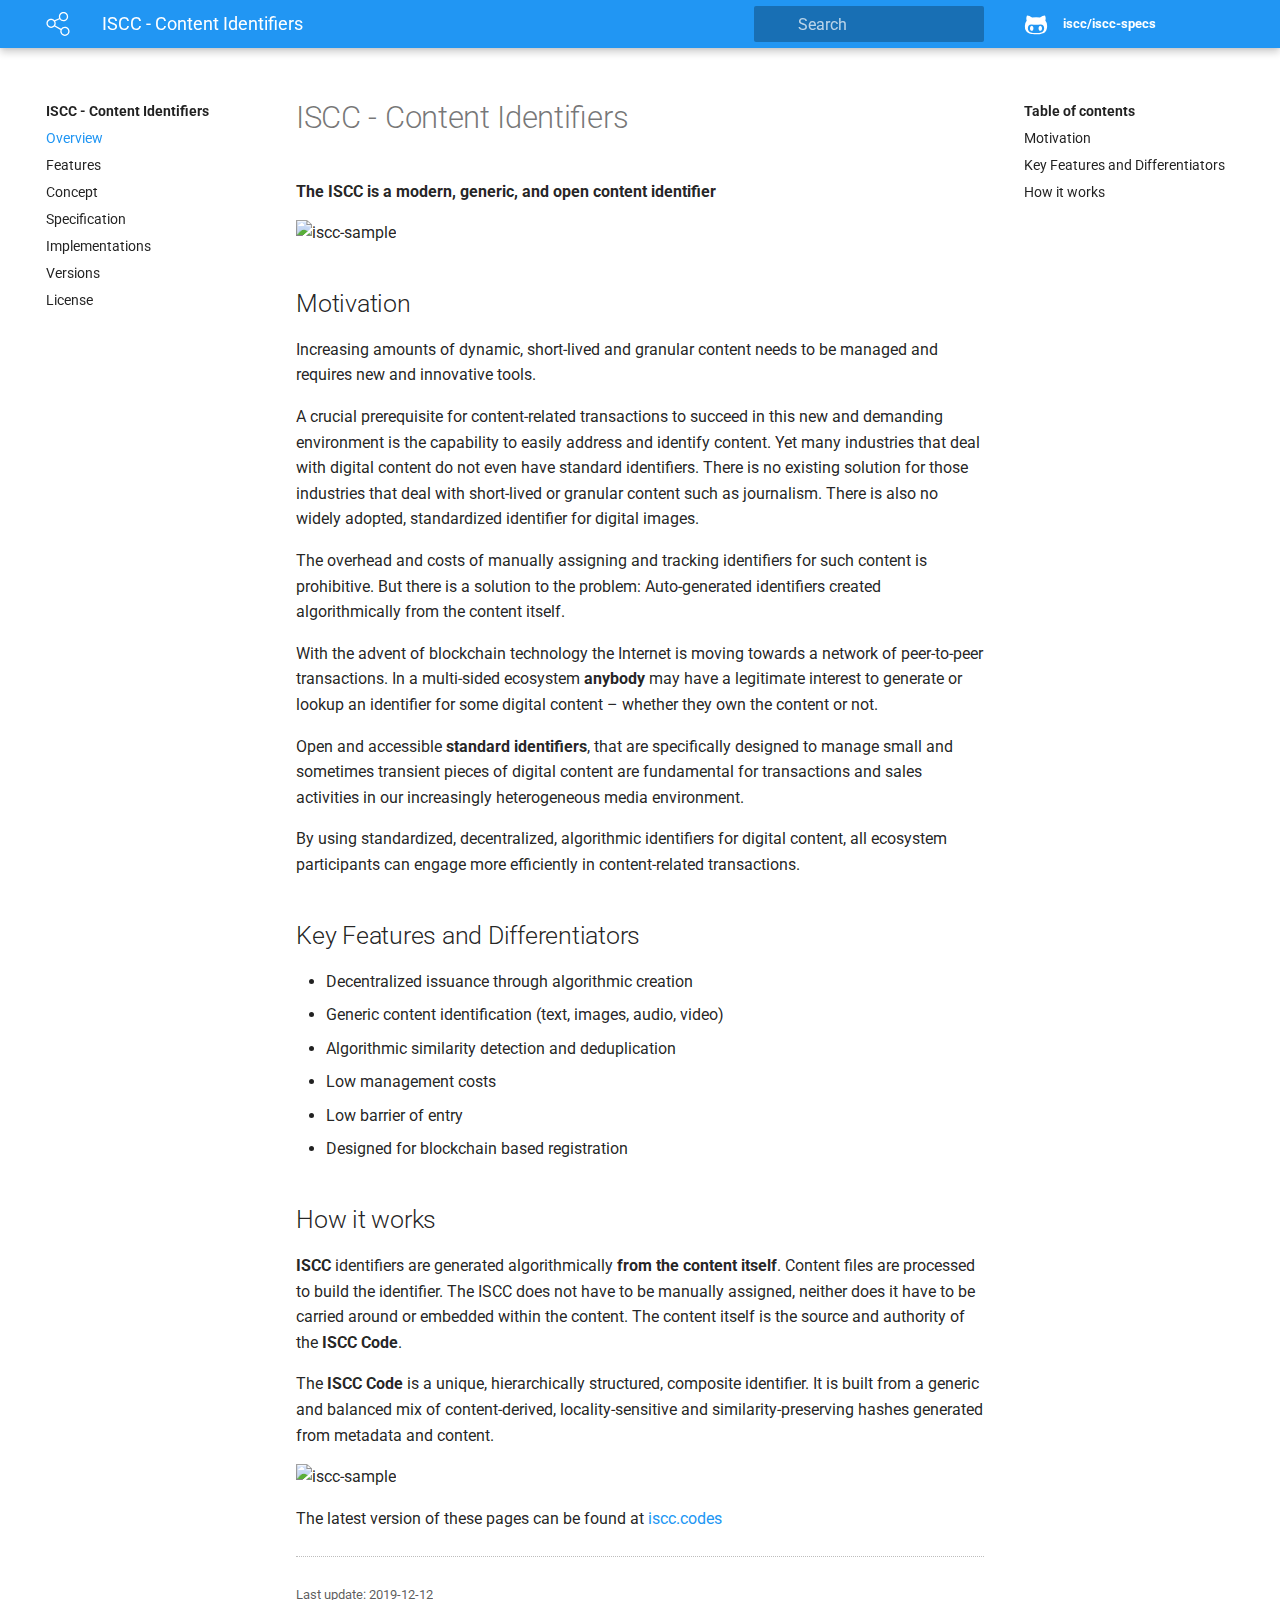
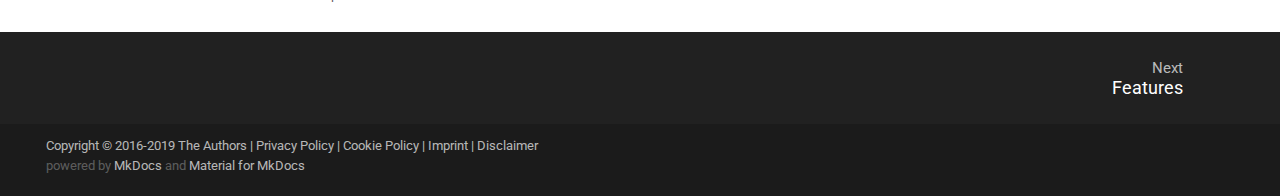
==== index.html @ dd3dc986 "Deployed 2d52030 with MkDocs version: 1.0.4" ====
<!doctype html>
<html lang="en" class="no-js">
  <head>
    
      <meta charset="utf-8">
      <meta name="viewport" content="width=device-width,initial-scale=1">
      <meta http-equiv="x-ua-compatible" content="ie=edge">
      
        <meta name="description" content="The intelligent digital media identifier.">
      
      
        <link rel="canonical" href="http://iscc.codes/">
      
      
        <meta name="author" content="Titusz Pan">
      
      
        <meta name="lang:clipboard.copy" content="Copy to clipboard">
      
        <meta name="lang:clipboard.copied" content="Copied to clipboard">
      
        <meta name="lang:search.language" content="en">
      
        <meta name="lang:search.pipeline.stopwords" content="True">
      
        <meta name="lang:search.pipeline.trimmer" content="True">
      
        <meta name="lang:search.result.none" content="No matching documents">
      
        <meta name="lang:search.result.one" content="1 matching document">
      
        <meta name="lang:search.result.other" content="# matching documents">
      
        <meta name="lang:search.tokenizer" content="[\s\-]+">
      
      <link rel="shortcut icon" href="images/favicon.png">
      <meta name="generator" content="mkdocs-1.0.4, mkdocs-material-4.6.0">
    
    
      
        <title>ISCC - Content Identifiers</title>
      
    
    
      <link rel="stylesheet" href="assets/stylesheets/application.1b62728e.css">
      
        <link rel="stylesheet" href="assets/stylesheets/application-palette.a8b3c06d.css">
      
      
        
        
        <meta name="theme-color" content="#2196f3">
      
    
    
      <script src="assets/javascripts/modernizr.268332fc.js"></script>
    
    
      
        <link href="https://fonts.gstatic.com" rel="preconnect" crossorigin>
        <link rel="stylesheet" href="https://fonts.googleapis.com/css?family=Roboto:300,400,400i,700%7CRoboto+Mono&display=fallback">
        <style>body,input{font-family:"Roboto","Helvetica Neue",Helvetica,Arial,sans-serif}code,kbd,pre{font-family:"Roboto Mono","Courier New",Courier,monospace}</style>
      
    
    <link rel="stylesheet" href="assets/fonts/material-icons.css">
    
    
      <link rel="stylesheet" href="stylesheets/custom.css">
    
    
      
    
    
  </head>
  
    
    
    <body dir="ltr" data-md-color-primary="blue" data-md-color-accent="pink">
  
    <svg class="md-svg">
      <defs>
        
        
          <svg xmlns="http://www.w3.org/2000/svg" width="416" height="448" viewBox="0 0 416 448" id="__github"><path fill="currentColor" d="M160 304q0 10-3.125 20.5t-10.75 19T128 352t-18.125-8.5-10.75-19T96 304t3.125-20.5 10.75-19T128 256t18.125 8.5 10.75 19T160 304zm160 0q0 10-3.125 20.5t-10.75 19T288 352t-18.125-8.5-10.75-19T256 304t3.125-20.5 10.75-19T288 256t18.125 8.5 10.75 19T320 304zm40 0q0-30-17.25-51T296 232q-10.25 0-48.75 5.25Q229.5 240 208 240t-39.25-2.75Q130.75 232 120 232q-29.5 0-46.75 21T56 304q0 22 8 38.375t20.25 25.75 30.5 15 35 7.375 37.25 1.75h42q20.5 0 37.25-1.75t35-7.375 30.5-15 20.25-25.75T360 304zm56-44q0 51.75-15.25 82.75-9.5 19.25-26.375 33.25t-35.25 21.5-42.5 11.875-42.875 5.5T212 416q-19.5 0-35.5-.75t-36.875-3.125-38.125-7.5-34.25-12.875T37 371.5t-21.5-28.75Q0 312 0 260q0-59.25 34-99-6.75-20.5-6.75-42.5 0-29 12.75-54.5 27 0 47.5 9.875t47.25 30.875Q171.5 96 212 96q37 0 70 8 26.25-20.5 46.75-30.25T376 64q12.75 25.5 12.75 54.5 0 21.75-6.75 42 34 40 34 99.5z"/></svg>
        
      </defs>
    </svg>
    <input class="md-toggle" data-md-toggle="drawer" type="checkbox" id="__drawer" autocomplete="off">
    <input class="md-toggle" data-md-toggle="search" type="checkbox" id="__search" autocomplete="off">
    <label class="md-overlay" data-md-component="overlay" for="__drawer"></label>
    
      <a href="#iscc-content-identifiers" tabindex="1" class="md-skip">
        Skip to content
      </a>
    
    
      <header class="md-header" data-md-component="header">
  <nav class="md-header-nav md-grid">
    <div class="md-flex">
      <div class="md-flex__cell md-flex__cell--shrink">
        <a href="http://iscc.codes" title="ISCC - Content Identifiers" class="md-header-nav__button md-logo">
          
            <img src="images/logo-white.svg" width="24" height="24">
          
        </a>
      </div>
      <div class="md-flex__cell md-flex__cell--shrink">
        <label class="md-icon md-icon--menu md-header-nav__button" for="__drawer"></label>
      </div>
      <div class="md-flex__cell md-flex__cell--stretch">
        <div class="md-flex__ellipsis md-header-nav__title" data-md-component="title">
          
            <span class="md-header-nav__topic">
              ISCC - Content Identifiers
            </span>
            <span class="md-header-nav__topic">
              
                ISCC - Content Identifiers
              
            </span>
          
        </div>
      </div>
      <div class="md-flex__cell md-flex__cell--shrink">
        
          <label class="md-icon md-icon--search md-header-nav__button" for="__search"></label>
          
<div class="md-search" data-md-component="search" role="dialog">
  <label class="md-search__overlay" for="__search"></label>
  <div class="md-search__inner" role="search">
    <form class="md-search__form" name="search">
      <input type="text" class="md-search__input" name="query" placeholder="Search" autocapitalize="off" autocorrect="off" autocomplete="off" spellcheck="false" data-md-component="query" data-md-state="active">
      <label class="md-icon md-search__icon" for="__search"></label>
      <button type="reset" class="md-icon md-search__icon" data-md-component="reset" tabindex="-1">
        &#xE5CD;
      </button>
    </form>
    <div class="md-search__output">
      <div class="md-search__scrollwrap" data-md-scrollfix>
        <div class="md-search-result" data-md-component="result">
          <div class="md-search-result__meta">
            Type to start searching
          </div>
          <ol class="md-search-result__list"></ol>
        </div>
      </div>
    </div>
  </div>
</div>
        
      </div>
      
        <div class="md-flex__cell md-flex__cell--shrink">
          <div class="md-header-nav__source">
            


  

<a href="https://github.com/iscc/iscc-specs/" title="Go to repository" class="md-source" data-md-source="github">
  
    <div class="md-source__icon">
      <svg viewBox="0 0 24 24" width="24" height="24">
        <use xlink:href="#__github" width="24" height="24"></use>
      </svg>
    </div>
  
  <div class="md-source__repository">
    iscc/iscc-specs
  </div>
</a>
          </div>
        </div>
      
    </div>
  </nav>
</header>
    
    <div class="md-container">
      
        
      
      
      <main class="md-main" role="main">
        <div class="md-main__inner md-grid" data-md-component="container">
          
            
              <div class="md-sidebar md-sidebar--primary" data-md-component="navigation">
                <div class="md-sidebar__scrollwrap">
                  <div class="md-sidebar__inner">
                    <nav class="md-nav md-nav--primary" data-md-level="0">
  <label class="md-nav__title md-nav__title--site" for="__drawer">
    <a href="http://iscc.codes" title="ISCC - Content Identifiers" class="md-nav__button md-logo">
      
        <img src="images/logo-white.svg" width="48" height="48">
      
    </a>
    ISCC - Content Identifiers
  </label>
  
    <div class="md-nav__source">
      


  

<a href="https://github.com/iscc/iscc-specs/" title="Go to repository" class="md-source" data-md-source="github">
  
    <div class="md-source__icon">
      <svg viewBox="0 0 24 24" width="24" height="24">
        <use xlink:href="#__github" width="24" height="24"></use>
      </svg>
    </div>
  
  <div class="md-source__repository">
    iscc/iscc-specs
  </div>
</a>
    </div>
  
  <ul class="md-nav__list" data-md-scrollfix>
    
      
      
      

  


  <li class="md-nav__item md-nav__item--active">
    
    <input class="md-toggle md-nav__toggle" data-md-toggle="toc" type="checkbox" id="__toc">
    
      
    
    
      <label class="md-nav__link md-nav__link--active" for="__toc">
        Overview
      </label>
    
    <a href="." title="Overview" class="md-nav__link md-nav__link--active">
      Overview
    </a>
    
      
<nav class="md-nav md-nav--secondary">
  
  
    
  
  
    <label class="md-nav__title" for="__toc">Table of contents</label>
    <ul class="md-nav__list" data-md-scrollfix>
      
        <li class="md-nav__item">
  <a href="#motivation" class="md-nav__link">
    Motivation
  </a>
  
</li>
      
        <li class="md-nav__item">
  <a href="#key-features-and-differentiators" class="md-nav__link">
    Key Features and Differentiators
  </a>
  
</li>
      
        <li class="md-nav__item">
  <a href="#how-it-works" class="md-nav__link">
    How it works
  </a>
  
</li>
      
      
      
      
      
    </ul>
  
</nav>
    
  </li>

    
      
      
      


  <li class="md-nav__item">
    <a href="features/" title="Features" class="md-nav__link">
      Features
    </a>
  </li>

    
      
      
      


  <li class="md-nav__item">
    <a href="concept/" title="Concept" class="md-nav__link">
      Concept
    </a>
  </li>

    
      
      
      


  <li class="md-nav__item">
    <a href="specification/" title="Specification" class="md-nav__link">
      Specification
    </a>
  </li>

    
      
      
      


  <li class="md-nav__item">
    <a href="implementations/" title="Implementations" class="md-nav__link">
      Implementations
    </a>
  </li>

    
      
      
      


  <li class="md-nav__item md-nav__item--nested">
    
      <input class="md-toggle md-nav__toggle" data-md-toggle="nav-6" type="checkbox" id="nav-6">
    
    <label class="md-nav__link" for="nav-6">
      Versions
    </label>
    <nav class="md-nav" data-md-component="collapsible" data-md-level="1">
      <label class="md-nav__title" for="nav-6">
        Versions
      </label>
      <ul class="md-nav__list" data-md-scrollfix>
        
        
          
          
          


  <li class="md-nav__item">
    <a href="specification/" title="Version 1.x" class="md-nav__link">
      Version 1.x
    </a>
  </li>

        
          
          
          


  <li class="md-nav__item">
    <a href="https://github.com/iscc/iscc-specs/blob/version-1.0/docs/specification.md" title="Version 1.0" class="md-nav__link">
      Version 1.0
    </a>
  </li>

        
      </ul>
    </nav>
  </li>

    
      
      
      


  <li class="md-nav__item">
    <a href="license/" title="License" class="md-nav__link">
      License
    </a>
  </li>

    
  </ul>
</nav>
                  </div>
                </div>
              </div>
            
            
              <div class="md-sidebar md-sidebar--secondary" data-md-component="toc">
                <div class="md-sidebar__scrollwrap">
                  <div class="md-sidebar__inner">
                    
<nav class="md-nav md-nav--secondary">
  
  
    
  
  
    <label class="md-nav__title" for="__toc">Table of contents</label>
    <ul class="md-nav__list" data-md-scrollfix>
      
        <li class="md-nav__item">
  <a href="#motivation" class="md-nav__link">
    Motivation
  </a>
  
</li>
      
        <li class="md-nav__item">
  <a href="#key-features-and-differentiators" class="md-nav__link">
    Key Features and Differentiators
  </a>
  
</li>
      
        <li class="md-nav__item">
  <a href="#how-it-works" class="md-nav__link">
    How it works
  </a>
  
</li>
      
      
      
      
      
    </ul>
  
</nav>
                  </div>
                </div>
              </div>
            
          
          <div class="md-content">
            <article class="md-content__inner md-typeset">
              
                
                  <a href="https://github.com/iscc/iscc-specs/edit/master/docs/index.md" title="Edit this page" class="md-icon md-content__icon">&#xE3C9;</a>
                
                
                <h1 id="iscc-content-identifiers">ISCC - Content Identifiers<a class="headerlink" href="#iscc-content-identifiers" title="Permanent link">#</a></h1>
<p><strong>The ISCC is a modern, generic, and open content identifier</strong></p>
<p><img alt="iscc-sample" src="images/iscc-badge.svg" /></p>
<h2 id="motivation">Motivation<a class="headerlink" href="#motivation" title="Permanent link">#</a></h2>
<p>Increasing amounts of dynamic, short-lived and granular content needs to be managed and requires new and innovative tools.</p>
<p>A crucial prerequisite for content-related transactions to succeed in this new and demanding environment is the capability to easily address and identify content. Yet many industries that deal with digital content do not even have standard identifiers. There is no existing solution for those industries that deal with short-lived or granular content such as journalism. There is also no widely adopted, standardized identifier for digital images.</p>
<p>The overhead and costs of manually assigning and tracking identifiers for such content is prohibitive. But there is a solution to the problem: Auto-generated identifiers created algorithmically from the content itself.</p>
<p>With the advent of blockchain technology the Internet is moving towards a network of peer-to-peer transactions. In a multi-sided ecosystem <strong>anybody</strong> may have a legitimate interest to generate or lookup an identifier for some digital content – whether they own the content or not.</p>
<p>Open and accessible <strong>standard identifiers</strong>, that are specifically designed to manage small and sometimes transient pieces of digital content are fundamental for transactions and sales activities in our increasingly heterogeneous media environment.</p>
<p>By using standardized, decentralized, algorithmic identifiers for digital content,  all ecosystem participants can engage more efficiently in content-related transactions.</p>
<h2 id="key-features-and-differentiators">Key Features and Differentiators<a class="headerlink" href="#key-features-and-differentiators" title="Permanent link">#</a></h2>
<ul>
<li>Decentralized issuance through algorithmic creation</li>
<li>Generic content identification (text, images, audio, video)</li>
<li>Algorithmic similarity detection and deduplication</li>
<li>Low management costs</li>
<li>Low barrier of entry</li>
<li>Designed for blockchain based registration</li>
</ul>
<h2 id="how-it-works">How it works<a class="headerlink" href="#how-it-works" title="Permanent link">#</a></h2>
<p><strong>ISCC</strong> identifiers are generated algorithmically <strong>from the content itself</strong>. Content files are processed to build the identifier. The ISCC does not have to be manually assigned, neither does it have to be carried around or embedded within the content. The content itself is the source and authority of the <strong>ISCC Code</strong>.</p>
<p>The <strong>ISCC Code</strong> is a unique, hierarchically structured, composite identifier. It is built from a generic and balanced mix of content-derived, locality-sensitive and similarity-preserving hashes generated from metadata and content.</p>
<p><img alt="iscc-sample" src="images/iscc-algo-design.svg" /></p>
<p>The latest version of these pages can be found at <a href="http://iscc.codes">iscc.codes</a></p>
                
                  
                
                
                  
                  <hr>
                  <div class="md-source-date">
                    <small>
                      
                        Last update: 2019-12-12
                      
                    </small>
                  </div>
                
              
              
                


              
            </article>
          </div>
        </div>
      </main>
      
        
<footer class="md-footer">
  
    <div class="md-footer-nav">
      <nav class="md-footer-nav__inner md-grid">
        
        
          <a href="features/" title="Features" class="md-flex md-footer-nav__link md-footer-nav__link--next" rel="next">
            <div class="md-flex__cell md-flex__cell--stretch md-footer-nav__title">
              <span class="md-flex__ellipsis">
                <span class="md-footer-nav__direction">
                  Next
                </span>
                Features
              </span>
            </div>
            <div class="md-flex__cell md-flex__cell--shrink">
              <i class="md-icon md-icon--arrow-forward md-footer-nav__button"></i>
            </div>
          </a>
        
      </nav>
    </div>
  
  <div class="md-footer-meta md-typeset">
    <div class="md-footer-meta__inner md-grid">
      <div class="md-footer-copyright">
        
          <div class="md-footer-copyright__highlight">
            Copyright © 2016-2019 The Authors | <a href="https://iscc.foundation/privacy">Privacy Policy</a> | <a href="https://iscc.foundation/cookies">Cookie Policy</a> | <a href="https://iscc.foundation/imprint">Imprint</a> | <a href="https://iscc.foundation/disclaimer">Disclaimer</a>
          </div>
        
        powered by
        <a href="https://www.mkdocs.org">MkDocs</a>
        and
        <a href="https://squidfunk.github.io/mkdocs-material/">
          Material for MkDocs</a>
      </div>
      
  <div class="md-footer-social">
    <link rel="stylesheet" href="assets/fonts/font-awesome.css">
    
      <a href="https://iscc.codes" class="md-footer-social__link fa fa-home"></a>
    
      <a href="https://github.com/iscc" class="md-footer-social__link fa fa-github"></a>
    
      <a href="https://t.me/iscc_dev" class="md-footer-social__link fa fa-telegram"></a>
    
  </div>

    </div>
  </div>
</footer>
      
    </div>
    
      <script src="assets/javascripts/application.808e90bb.js"></script>
      
      <script>app.initialize({version:"1.0.4",url:{base:"."}})</script>
      
    
  </body>
</html>
---- assets/stylesheets/application.1b62728e.css ----
html{box-sizing:border-box}*,:after,:before{box-sizing:inherit}html{-webkit-text-size-adjust:none;-moz-text-size-adjust:none;-ms-text-size-adjust:none;text-size-adjust:none}body{margin:0}hr{overflow:visible;box-sizing:content-box}a{-webkit-text-decoration-skip:objects}a,button,input,label{-webkit-tap-highlight-color:transparent}a{color:inherit;text-decoration:none}small,sub,sup{font-size:80%}sub,sup{position:relative;line-height:0;vertical-align:baseline}sub{bottom:-.25em}sup{top:-.5em}img{border-style:none}table{border-collapse:separate;border-spacing:0}td,th{font-weight:400;vertical-align:top}button{margin:0;padding:0;border:0;outline-style:none;background:transparent;font-size:inherit}input{border:0;outline:0}.md-clipboard:before,.md-icon,.md-nav__button,.md-nav__link:after,.md-nav__title:before,.md-search-result__article--document:before,.md-source-file:before,.md-typeset .admonition>.admonition-title:before,.md-typeset .admonition>summary:before,.md-typeset .critic.comment:before,.md-typeset .footnote-backref,.md-typeset .task-list-control .task-list-indicator:before,.md-typeset details>.admonition-title:before,.md-typeset details>summary:before,.md-typeset summary:after{font-family:Material Icons;font-style:normal;font-variant:normal;font-weight:400;line-height:1;text-transform:none;white-space:nowrap;speak:none;word-wrap:normal;direction:ltr}.md-content__icon,.md-footer-nav__button,.md-header-nav__button,.md-nav__button,.md-nav__title:before,.md-search-result__article--document:before{display:inline-block;margin:.2rem;padding:.4rem;font-size:1.2rem;cursor:pointer}.md-icon--arrow-back:before{content:""}.md-icon--arrow-forward:before{content:""}.md-icon--menu:before{content:""}.md-icon--search:before{content:""}[dir=rtl] .md-icon--arrow-back:before{content:""}[dir=rtl] .md-icon--arrow-forward:before{content:""}body{-webkit-font-smoothing:antialiased;-moz-osx-font-smoothing:grayscale}body,input{color:rgba(0,0,0,.87);font-feature-settings:"kern","liga";font-family:Helvetica Neue,Helvetica,Arial,sans-serif}code,kbd,pre{color:rgba(0,0,0,.87);font-feature-settings:"kern";font-family:Courier New,Courier,monospace}.md-typeset{font-size:.8rem;line-height:1.6;-webkit-print-color-adjust:exact}.md-typeset blockquote,.md-typeset ol,.md-typeset p,.md-typeset ul{margin:1em 0}.md-typeset h1{margin:0 0 2rem;color:rgba(0,0,0,.54);font-size:1.5625rem;line-height:1.3}.md-typeset h1,.md-typeset h2{font-weight:300;letter-spacing:-.01em}.md-typeset h2{margin:2rem 0 .8rem;font-size:1.25rem;line-height:1.4}.md-typeset h3{margin:1.6rem 0 .8rem;font-size:1rem;font-weight:400;letter-spacing:-.01em;line-height:1.5}.md-typeset h2+h3{margin-top:.8rem}.md-typeset h4{font-size:.8rem}.md-typeset h4,.md-typeset h5,.md-typeset h6{margin:.8rem 0;font-weight:700;letter-spacing:-.01em}.md-typeset h5,.md-typeset h6{color:rgba(0,0,0,.54);font-size:.64rem}.md-typeset h5{text-transform:uppercase}.md-typeset hr{margin:1.5em 0;border-bottom:.05rem dotted rgba(0,0,0,.26)}.md-typeset a{color:#3f51b5;word-break:break-word}.md-typeset a,.md-typeset a:before{-webkit-transition:color .125s;transition:color .125s}.md-typeset a:active,.md-typeset a:hover{color:#536dfe}.md-typeset code,.md-typeset pre{background-color:hsla(0,0%,92.5%,.5);color:#37474f;font-size:85%;direction:ltr}.md-typeset code{margin:0 .29412em;padding:.07353em 0;border-radius:.1rem;box-shadow:.29412em 0 0 hsla(0,0%,92.5%,.5),-.29412em 0 0 hsla(0,0%,92.5%,.5);word-break:break-word;-webkit-box-decoration-break:clone;box-decoration-break:clone}.md-typeset h1 code,.md-typeset h2 code,.md-typeset h3 code,.md-typeset h4 code,.md-typeset h5 code,.md-typeset h6 code{margin:0;background-color:transparent;box-shadow:none}.md-typeset a>code{margin:inherit;padding:inherit;border-radius:initial;background-color:inherit;color:inherit;box-shadow:none}.md-typeset pre{position:relative;margin:1em 0;border-radius:.1rem;line-height:1.4;-webkit-overflow-scrolling:touch}.md-typeset pre>code{display:block;margin:0;padding:.525rem .6rem;background-color:transparent;font-size:inherit;box-shadow:none;-webkit-box-decoration-break:slice;box-decoration-break:slice;overflow:auto}.md-typeset pre>code::-webkit-scrollbar{width:.2rem;height:.2rem}.md-typeset pre>code::-webkit-scrollbar-thumb{background-color:rgba(0,0,0,.26)}.md-typeset pre>code::-webkit-scrollbar-thumb:hover{background-color:#536dfe}.md-typeset kbd{padding:0 .29412em;border-radius:.15rem;border:.05rem solid #c9c9c9;border-bottom-color:#bcbcbc;background-color:#fcfcfc;color:#555;font-size:85%;box-shadow:0 .05rem 0 #b0b0b0;word-break:break-word}.md-typeset mark{margin:0 .25em;padding:.0625em 0;border-radius:.1rem;background-color:rgba(255,235,59,.5);box-shadow:.25em 0 0 rgba(255,235,59,.5),-.25em 0 0 rgba(255,235,59,.5);word-break:break-word;-webkit-box-decoration-break:clone;box-decoration-break:clone}.md-typeset abbr{border-bottom:.05rem dotted rgba(0,0,0,.54);text-decoration:none;cursor:help}.md-typeset small{opacity:.75}.md-typeset sub,.md-typeset sup{margin-left:.07812em}[dir=rtl] .md-typeset sub,[dir=rtl] .md-typeset sup{margin-right:.07812em;margin-left:0}.md-typeset blockquote{padding-left:.6rem;border-left:.2rem solid rgba(0,0,0,.26);color:rgba(0,0,0,.54)}[dir=rtl] .md-typeset blockquote{padding-right:.6rem;padding-left:0;border-right:.2rem solid rgba(0,0,0,.26);border-left:initial}.md-typeset ul{list-style-type:disc}.md-typeset ol,.md-typeset ul{margin-left:.625em;padding:0}[dir=rtl] .md-typeset ol,[dir=rtl] .md-typeset ul{margin-right:.625em;margin-left:0}.md-typeset ol ol,.md-typeset ul ol{list-style-type:lower-alpha}.md-typeset ol ol ol,.md-typeset ul ol ol{list-style-type:lower-roman}.md-typeset ol li,.md-typeset ul li{margin-bottom:.5em;margin-left:1.25em}[dir=rtl] .md-typeset ol li,[dir=rtl] .md-typeset ul li{margin-right:1.25em;margin-left:0}.md-typeset ol li blockquote,.md-typeset ol li p,.md-typeset ul li blockquote,.md-typeset ul li p{margin:.5em 0}.md-typeset ol li:last-child,.md-typeset ul li:last-child{margin-bottom:0}.md-typeset ol li ol,.md-typeset ol li ul,.md-typeset ul li ol,.md-typeset ul li ul{margin:.5em 0 .5em .625em}[dir=rtl] .md-typeset ol li ol,[dir=rtl] .md-typeset ol li ul,[dir=rtl] .md-typeset ul li ol,[dir=rtl] .md-typeset ul li ul{margin-right:.625em;margin-left:0}.md-typeset dd{margin:1em 0 1em 1.875em}[dir=rtl] .md-typeset dd{margin-right:1.875em;margin-left:0}.md-typeset iframe,.md-typeset img,.md-typeset svg{max-width:100%}.md-typeset table:not([class]){box-shadow:0 2px 2px 0 rgba(0,0,0,.14),0 1px 5px 0 rgba(0,0,0,.12),0 3px 1px -2px rgba(0,0,0,.2);display:inline-block;max-width:100%;border-radius:.1rem;font-size:.64rem;overflow:auto;-webkit-overflow-scrolling:touch}.md-typeset table:not([class])+*{margin-top:1.5em}.md-typeset table:not([class]) td:not([align]),.md-typeset table:not([class]) th:not([align]){text-align:left}[dir=rtl] .md-typeset table:not([class]) td:not([align]),[dir=rtl] .md-typeset table:not([class]) th:not([align]){text-align:right}.md-typeset table:not([class]) th{min-width:5rem;padding:.6rem .8rem;background-color:rgba(0,0,0,.54);color:#fff;vertical-align:top}.md-typeset table:not([class]) td{padding:.6rem .8rem;border-top:.05rem solid rgba(0,0,0,.07);vertical-align:top}.md-typeset table:not([class]) tr{-webkit-transition:background-color .125s;transition:background-color .125s}.md-typeset table:not([class]) tr:hover{background-color:rgba(0,0,0,.035);box-shadow:inset 0 .05rem 0 #fff}.md-typeset table:not([class]) tr:first-child td{border-top:0}.md-typeset table:not([class]) a{word-break:normal}.md-typeset__scrollwrap{margin:1em -.8rem;overflow-x:auto;-webkit-overflow-scrolling:touch}.md-typeset .md-typeset__table{display:inline-block;margin-bottom:.5em;padding:0 .8rem}.md-typeset .md-typeset__table table{display:table;width:100%;margin:0;overflow:hidden}html{font-size:125%;overflow-x:hidden}body,html{height:100%}body{position:relative;font-size:.5rem}hr{display:block;height:.05rem;padding:0;border:0}.md-svg{display:none}.md-grid{max-width:61rem;margin-right:auto;margin-left:auto}.md-container,.md-main{overflow:auto}.md-container{display:table;width:100%;height:100%;padding-top:2.4rem;table-layout:fixed}.md-main{display:table-row;height:100%}.md-main__inner{height:100%;padding-top:1.5rem;padding-bottom:.05rem}.md-toggle{display:none}.md-overlay{position:fixed;top:0;width:0;height:0;-webkit-transition:width 0s .25s,height 0s .25s,opacity .25s;transition:width 0s .25s,height 0s .25s,opacity .25s;background-color:rgba(0,0,0,.54);opacity:0;z-index:3}.md-flex{display:table}.md-flex__cell{display:table-cell;position:relative;vertical-align:top}.md-flex__cell--shrink{width:0}.md-flex__cell--stretch{display:table;width:100%;table-layout:fixed}.md-flex__ellipsis{display:table-cell;text-overflow:ellipsis;white-space:nowrap;overflow:hidden}.md-skip{position:fixed;width:.05rem;height:.05rem;margin:.5rem;padding:.3rem .5rem;-webkit-transform:translateY(.4rem);transform:translateY(.4rem);border-radius:.1rem;background-color:rgba(0,0,0,.87);color:#fff;font-size:.64rem;opacity:0;overflow:hidden}.md-skip:focus{width:auto;height:auto;clip:auto;-webkit-transform:translateX(0);transform:translateX(0);-webkit-transition:opacity .175s 75ms,-webkit-transform .25s cubic-bezier(.4,0,.2,1);transition:opacity .175s 75ms,-webkit-transform .25s cubic-bezier(.4,0,.2,1);transition:transform .25s cubic-bezier(.4,0,.2,1),opacity .175s 75ms;transition:transform .25s cubic-bezier(.4,0,.2,1),opacity .175s 75ms,-webkit-transform .25s cubic-bezier(.4,0,.2,1);opacity:1;z-index:10}@page{margin:25mm}.md-clipboard{position:absolute;top:.3rem;right:.3rem;width:1.4rem;height:1.4rem;border-radius:.1rem;font-size:.8rem;cursor:pointer;z-index:1;-webkit-backface-visibility:hidden;backface-visibility:hidden}.md-clipboard:before{-webkit-transition:color .25s,opacity .25s;transition:color .25s,opacity .25s;color:rgba(0,0,0,.07);content:"\E14D"}.codehilite:hover .md-clipboard:before,.md-typeset .highlight:hover .md-clipboard:before,pre:hover .md-clipboard:before{color:rgba(0,0,0,.54)}.md-clipboard:focus:before,.md-clipboard:hover:before{color:#536dfe}.md-clipboard__message{display:block;position:absolute;top:0;right:1.7rem;padding:.3rem .5rem;-webkit-transform:translateX(.4rem);transform:translateX(.4rem);-webkit-transition:opacity .175s,-webkit-transform .25s cubic-bezier(.9,.1,.9,0);transition:opacity .175s,-webkit-transform .25s cubic-bezier(.9,.1,.9,0);transition:transform .25s cubic-bezier(.9,.1,.9,0),opacity .175s;transition:transform .25s cubic-bezier(.9,.1,.9,0),opacity .175s,-webkit-transform .25s cubic-bezier(.9,.1,.9,0);border-radius:.1rem;background-color:rgba(0,0,0,.54);color:#fff;font-size:.64rem;white-space:nowrap;opacity:0;pointer-events:none}.md-clipboard__message--active{-webkit-transform:translateX(0);transform:translateX(0);-webkit-transition:opacity .175s 75ms,-webkit-transform .25s cubic-bezier(.4,0,.2,1);transition:opacity .175s 75ms,-webkit-transform .25s cubic-bezier(.4,0,.2,1);transition:transform .25s cubic-bezier(.4,0,.2,1),opacity .175s 75ms;transition:transform .25s cubic-bezier(.4,0,.2,1),opacity .175s 75ms,-webkit-transform .25s cubic-bezier(.4,0,.2,1);opacity:1;pointer-events:auto}.md-clipboard__message:before{content:attr(aria-label)}.md-clipboard__message:after{display:block;position:absolute;top:50%;right:-.2rem;width:0;margin-top:-.2rem;border-color:transparent rgba(0,0,0,.54);border-style:solid;border-width:.2rem 0 .2rem .2rem;content:""}.md-content__inner{margin:0 .8rem 1.2rem;padding-top:.6rem}.md-content__inner:before{display:block;height:.4rem;content:""}.md-content__inner>:last-child{margin-bottom:0}.md-content__icon{position:relative;margin:.4rem 0;padding:0;float:right}.md-typeset .md-content__icon{color:rgba(0,0,0,.26)}.md-header{position:fixed;top:0;right:0;left:0;height:2.4rem;-webkit-transition:background-color .25s,color .25s;transition:background-color .25s,color .25s;background-color:#3f51b5;color:#fff;box-shadow:none;z-index:2;-webkit-backface-visibility:hidden;backface-visibility:hidden}.no-js .md-header{-webkit-transition:none;transition:none;box-shadow:none}.md-header[data-md-state=shadow]{-webkit-transition:background-color .25s,color .25s,box-shadow .25s;transition:background-color .25s,color .25s,box-shadow .25s;box-shadow:0 0 .2rem rgba(0,0,0,.1),0 .2rem .4rem rgba(0,0,0,.2)}.md-header-nav{padding:0 .2rem}.md-header-nav__button{position:relative;-webkit-transition:opacity .25s;transition:opacity .25s;z-index:1}.md-header-nav__button:hover{opacity:.7}.md-header-nav__button.md-logo *{display:block}.no-js .md-header-nav__button.md-icon--search{display:none}.md-header-nav__topic{display:block;position:absolute;-webkit-transition:opacity .15s,-webkit-transform .4s cubic-bezier(.1,.7,.1,1);transition:opacity .15s,-webkit-transform .4s cubic-bezier(.1,.7,.1,1);transition:transform .4s cubic-bezier(.1,.7,.1,1),opacity .15s;transition:transform .4s cubic-bezier(.1,.7,.1,1),opacity .15s,-webkit-transform .4s cubic-bezier(.1,.7,.1,1);text-overflow:ellipsis;white-space:nowrap;overflow:hidden}.md-header-nav__topic+.md-header-nav__topic{-webkit-transform:translateX(1.25rem);transform:translateX(1.25rem);-webkit-transition:opacity .15s,-webkit-transform .4s cubic-bezier(1,.7,.1,.1);transition:opacity .15s,-webkit-transform .4s cubic-bezier(1,.7,.1,.1);transition:transform .4s cubic-bezier(1,.7,.1,.1),opacity .15s;transition:transform .4s cubic-bezier(1,.7,.1,.1),opacity .15s,-webkit-transform .4s cubic-bezier(1,.7,.1,.1);opacity:0;z-index:-1;pointer-events:none}[dir=rtl] .md-header-nav__topic+.md-header-nav__topic{-webkit-transform:translateX(-1.25rem);transform:translateX(-1.25rem)}.no-js .md-header-nav__topic{position:static}.no-js .md-header-nav__topic+.md-header-nav__topic{display:none}.md-header-nav__title{padding:0 1rem;font-size:.9rem;line-height:2.4rem}.md-header-nav__title[data-md-state=active] .md-header-nav__topic{-webkit-transform:translateX(-1.25rem);transform:translateX(-1.25rem);-webkit-transition:opacity .15s,-webkit-transform .4s cubic-bezier(1,.7,.1,.1);transition:opacity .15s,-webkit-transform .4s cubic-bezier(1,.7,.1,.1);transition:transform .4s cubic-bezier(1,.7,.1,.1),opacity .15s;transition:transform .4s cubic-bezier(1,.7,.1,.1),opacity .15s,-webkit-transform .4s cubic-bezier(1,.7,.1,.1);opacity:0;z-index:-1;pointer-events:none}[dir=rtl] .md-header-nav__title[data-md-state=active] .md-header-nav__topic{-webkit-transform:translateX(1.25rem);transform:translateX(1.25rem)}.md-header-nav__title[data-md-state=active] .md-header-nav__topic+.md-header-nav__topic{-webkit-transform:translateX(0);transform:translateX(0);-webkit-transition:opacity .15s,-webkit-transform .4s cubic-bezier(.1,.7,.1,1);transition:opacity .15s,-webkit-transform .4s cubic-bezier(.1,.7,.1,1);transition:transform .4s cubic-bezier(.1,.7,.1,1),opacity .15s;transition:transform .4s cubic-bezier(.1,.7,.1,1),opacity .15s,-webkit-transform .4s cubic-bezier(.1,.7,.1,1);opacity:1;z-index:0;pointer-events:auto}.md-header-nav__source{display:none}.md-hero{-webkit-transition:background .25s;transition:background .25s;background-color:#3f51b5;color:#fff;font-size:1rem;overflow:hidden}.md-hero__inner{margin-top:1rem;padding:.8rem .8rem .4rem;-webkit-transition:opacity .25s,-webkit-transform .4s cubic-bezier(.1,.7,.1,1);transition:opacity .25s,-webkit-transform .4s cubic-bezier(.1,.7,.1,1);transition:transform .4s cubic-bezier(.1,.7,.1,1),opacity .25s;transition:transform .4s cubic-bezier(.1,.7,.1,1),opacity .25s,-webkit-transform .4s cubic-bezier(.1,.7,.1,1);-webkit-transition-delay:.1s;transition-delay:.1s}[data-md-state=hidden] .md-hero__inner{pointer-events:none;-webkit-transform:translateY(.625rem);transform:translateY(.625rem);-webkit-transition:opacity .1s 0s,-webkit-transform 0s .4s;transition:opacity .1s 0s,-webkit-transform 0s .4s;transition:transform 0s .4s,opacity .1s 0s;transition:transform 0s .4s,opacity .1s 0s,-webkit-transform 0s .4s;opacity:0}.md-hero--expand .md-hero__inner{margin-bottom:1.2rem}.md-footer-nav{background-color:rgba(0,0,0,.87);color:#fff}.md-footer-nav__inner{padding:.2rem;overflow:auto}.md-footer-nav__link{padding-top:1.4rem;padding-bottom:.4rem;-webkit-transition:opacity .25s;transition:opacity .25s}.md-footer-nav__link:hover{opacity:.7}.md-footer-nav__link--prev{width:25%;float:left}[dir=rtl] .md-footer-nav__link--prev{float:right}.md-footer-nav__link--next{width:75%;float:right;text-align:right}[dir=rtl] .md-footer-nav__link--next{float:left;text-align:left}.md-footer-nav__button{-webkit-transition:background .25s;transition:background .25s}.md-footer-nav__title{position:relative;padding:0 1rem;font-size:.9rem;line-height:2.4rem}.md-footer-nav__direction{position:absolute;right:0;left:0;margin-top:-1rem;padding:0 1rem;color:hsla(0,0%,100%,.7);font-size:.75rem}.md-footer-meta{background-color:rgba(0,0,0,.895)}.md-footer-meta__inner{padding:.2rem;overflow:auto}html .md-footer-meta.md-typeset a{color:hsla(0,0%,100%,.7)}html .md-footer-meta.md-typeset a:focus,html .md-footer-meta.md-typeset a:hover{color:#fff}.md-footer-copyright{margin:0 .6rem;padding:.4rem 0;color:hsla(0,0%,100%,.3);font-size:.64rem}.md-footer-copyright__highlight{color:hsla(0,0%,100%,.7)}.md-footer-social{margin:0 .4rem;padding:.2rem 0 .6rem}.md-footer-social__link{display:inline-block;width:1.6rem;height:1.6rem;font-size:.8rem;text-align:center}.md-footer-social__link:before{line-height:1.9}.md-nav{font-size:.7rem;line-height:1.3}.md-nav__title{display:block;padding:0 .6rem;font-weight:700;text-overflow:ellipsis;overflow:hidden}.md-nav__title:before{display:none;content:"\E5C4"}[dir=rtl] .md-nav__title:before{content:"\E5C8"}.md-nav__title .md-nav__button{display:none}.md-nav__list{margin:0;padding:0;list-style:none}.md-nav__item{padding:0 .6rem}.md-nav__item:last-child{padding-bottom:.6rem}.md-nav__item .md-nav__item{padding-right:0}[dir=rtl] .md-nav__item .md-nav__item{padding-right:.6rem;padding-left:0}.md-nav__item .md-nav__item:last-child{padding-bottom:0}.md-nav__button img{width:100%;height:auto}.md-nav__link{display:block;margin-top:.625em;-webkit-transition:color .125s;transition:color .125s;text-overflow:ellipsis;cursor:pointer;overflow:hidden}.md-nav__item--nested>.md-nav__link:after{content:"\E313"}html .md-nav__link[for=__toc],html .md-nav__link[for=__toc]+.md-nav__link:after,html .md-nav__link[for=__toc]~.md-nav{display:none}.md-nav__link[data-md-state=blur]{color:rgba(0,0,0,.54)}.md-nav__link--active,.md-nav__link:active{color:#3f51b5}.md-nav__item--nested>.md-nav__link{color:inherit}.md-nav__link:focus,.md-nav__link:hover{color:#536dfe}.md-nav__source,.no-js .md-search{display:none}.md-search__overlay{opacity:0;z-index:1}.md-search__form{position:relative}.md-search__input{position:relative;padding:0 2.2rem 0 3.6rem;text-overflow:ellipsis;z-index:2}[dir=rtl] .md-search__input{padding:0 3.6rem 0 2.2rem}.md-search__input::-webkit-input-placeholder{-webkit-transition:color .25s cubic-bezier(.1,.7,.1,1);transition:color .25s cubic-bezier(.1,.7,.1,1)}.md-search__input::-moz-placeholder{-moz-transition:color .25s cubic-bezier(.1,.7,.1,1);transition:color .25s cubic-bezier(.1,.7,.1,1)}.md-search__input:-ms-input-placeholder{-ms-transition:color .25s cubic-bezier(.1,.7,.1,1);transition:color .25s cubic-bezier(.1,.7,.1,1)}.md-search__input::-ms-input-placeholder{-ms-transition:color .25s cubic-bezier(.1,.7,.1,1);transition:color .25s cubic-bezier(.1,.7,.1,1)}.md-search__input::placeholder{-webkit-transition:color .25s cubic-bezier(.1,.7,.1,1);transition:color .25s cubic-bezier(.1,.7,.1,1)}.md-search__input::-webkit-input-placeholder{color:rgba(0,0,0,.54)}.md-search__input::-moz-placeholder{color:rgba(0,0,0,.54)}.md-search__input:-ms-input-placeholder{color:rgba(0,0,0,.54)}.md-search__input::-ms-input-placeholder{color:rgba(0,0,0,.54)}.md-search__input::placeholder,.md-search__input~.md-search__icon{color:rgba(0,0,0,.54)}.md-search__input::-ms-clear{display:none}.md-search__icon{position:absolute;-webkit-transition:color .25s cubic-bezier(.1,.7,.1,1),opacity .25s;transition:color .25s cubic-bezier(.1,.7,.1,1),opacity .25s;font-size:1.2rem;cursor:pointer;z-index:2}.md-search__icon:hover{opacity:.7}.md-search__icon[for=__search]{top:.3rem;left:.5rem}[dir=rtl] .md-search__icon[for=__search]{right:.5rem;left:auto}.md-search__icon[for=__search]:before{content:"\E8B6"}.md-search__icon[type=reset]{top:.3rem;right:.5rem;-webkit-transform:scale(.125);transform:scale(.125);-webkit-transition:opacity .15s,-webkit-transform .15s cubic-bezier(.1,.7,.1,1);transition:opacity .15s,-webkit-transform .15s cubic-bezier(.1,.7,.1,1);transition:transform .15s cubic-bezier(.1,.7,.1,1),opacity .15s;transition:transform .15s cubic-bezier(.1,.7,.1,1),opacity .15s,-webkit-transform .15s cubic-bezier(.1,.7,.1,1);opacity:0}[dir=rtl] .md-search__icon[type=reset]{right:auto;left:.5rem}[data-md-toggle=search]:checked~.md-header .md-search__input:valid~.md-search__icon[type=reset]{-webkit-transform:scale(1);transform:scale(1);opacity:1}[data-md-toggle=search]:checked~.md-header .md-search__input:valid~.md-search__icon[type=reset]:hover{opacity:.7}.md-search__output{position:absolute;width:100%;border-radius:0 0 .1rem .1rem;overflow:hidden;z-index:1}.md-search__scrollwrap{height:100%;background-color:#fff;box-shadow:inset 0 .05rem 0 rgba(0,0,0,.07);overflow-y:auto;-webkit-overflow-scrolling:touch}.md-search-result{color:rgba(0,0,0,.87);word-break:break-word}.md-search-result__meta{padding:0 .8rem;background-color:rgba(0,0,0,.07);color:rgba(0,0,0,.54);font-size:.64rem;line-height:1.8rem}.md-search-result__list{margin:0;padding:0;border-top:.05rem solid rgba(0,0,0,.07);list-style:none}.md-search-result__item{box-shadow:0 -.05rem 0 rgba(0,0,0,.07)}.md-search-result__link{display:block;-webkit-transition:background .25s;transition:background .25s;outline:0;overflow:hidden}.md-search-result__link:hover,.md-search-result__link[data-md-state=active]{background-color:rgba(83,109,254,.1)}.md-search-result__link:hover .md-search-result__article:before,.md-search-result__link[data-md-state=active] .md-search-result__article:before{opacity:.7}.md-search-result__link:last-child .md-search-result__teaser{margin-bottom:.6rem}.md-search-result__article{position:relative;padding:0 .8rem;overflow:auto}.md-search-result__article--document:before{position:absolute;left:0;margin:.1rem;-webkit-transition:opacity .25s;transition:opacity .25s;color:rgba(0,0,0,.54);content:"\E880"}[dir=rtl] .md-search-result__article--document:before{right:0;left:auto}.md-search-result__article--document .md-search-result__title{margin:.55rem 0;font-size:.8rem;font-weight:400;line-height:1.4}.md-search-result__title{margin:.5em 0;font-size:.64rem;font-weight:700;line-height:1.4}.md-search-result__teaser{display:-webkit-box;max-height:1.65rem;margin:.5em 0;color:rgba(0,0,0,.54);font-size:.64rem;line-height:1.4;text-overflow:ellipsis;overflow:hidden;-webkit-box-orient:vertical;-webkit-line-clamp:2}.md-search-result em{font-style:normal;font-weight:700;text-decoration:underline}.md-sidebar{position:absolute;width:12.1rem;padding:1.2rem 0;overflow:hidden}.md-sidebar[data-md-state=lock]{position:fixed;top:2.4rem}.md-sidebar--secondary{display:none}.md-sidebar__scrollwrap{max-height:100%;margin:0 .2rem;overflow-y:auto;-webkit-backface-visibility:hidden;backface-visibility:hidden}.md-sidebar__scrollwrap::-webkit-scrollbar{width:.2rem;height:.2rem}.md-sidebar__scrollwrap::-webkit-scrollbar-thumb{background-color:rgba(0,0,0,.26)}.md-sidebar__scrollwrap::-webkit-scrollbar-thumb:hover{background-color:#536dfe}@-webkit-keyframes md-source__facts--done{0%{height:0}to{height:.65rem}}@keyframes md-source__facts--done{0%{height:0}to{height:.65rem}}@-webkit-keyframes md-source__fact--done{0%{-webkit-transform:translateY(100%);transform:translateY(100%);opacity:0}50%{opacity:0}to{-webkit-transform:translateY(0);transform:translateY(0);opacity:1}}@keyframes md-source__fact--done{0%{-webkit-transform:translateY(100%);transform:translateY(100%);opacity:0}50%{opacity:0}to{-webkit-transform:translateY(0);transform:translateY(0);opacity:1}}.md-source{display:block;padding-right:.6rem;-webkit-transition:opacity .25s;transition:opacity .25s;font-size:.65rem;line-height:1.2;white-space:nowrap}[dir=rtl] .md-source{padding-right:0;padding-left:.6rem}.md-source:hover{opacity:.7}.md-source:after,.md-source__icon{display:inline-block;height:2.4rem;content:"";vertical-align:middle}.md-source__icon{width:2.4rem}.md-source__icon svg{width:1.2rem;height:1.2rem;margin-top:.6rem;margin-left:.6rem}[dir=rtl] .md-source__icon svg{margin-right:.6rem;margin-left:0}.md-source__icon+.md-source__repository{margin-left:-2rem;padding-left:2rem}[dir=rtl] .md-source__icon+.md-source__repository{margin-right:-2rem;margin-left:0;padding-right:2rem;padding-left:0}.md-source__repository{display:inline-block;max-width:100%;margin-left:.6rem;font-weight:700;text-overflow:ellipsis;overflow:hidden;vertical-align:middle}.md-source__facts{margin:0;padding:0;font-size:.55rem;font-weight:700;list-style-type:none;opacity:.75;overflow:hidden}[data-md-state=done] .md-source__facts{-webkit-animation:md-source__facts--done .25s ease-in;animation:md-source__facts--done .25s ease-in}.md-source__fact{float:left}[dir=rtl] .md-source__fact{float:right}[data-md-state=done] .md-source__fact{-webkit-animation:md-source__fact--done .4s ease-out;animation:md-source__fact--done .4s ease-out}.md-source__fact:before{margin:0 .1rem;content:"\00B7"}.md-source__fact:first-child:before{display:none}.md-source-file{display:inline-block;margin:1em .5em 1em 0;padding-right:.25rem;border-radius:.1rem;background-color:rgba(0,0,0,.07);font-size:.64rem;list-style-type:none;cursor:pointer;overflow:hidden}.md-source-file:before{display:inline-block;margin-right:.25rem;padding:.25rem;background-color:rgba(0,0,0,.26);color:#fff;font-size:.8rem;content:"\E86F";vertical-align:middle}html .md-source-file{-webkit-transition:background .4s,color .4s,box-shadow .4s cubic-bezier(.4,0,.2,1);transition:background .4s,color .4s,box-shadow .4s cubic-bezier(.4,0,.2,1)}html .md-source-file:before{-webkit-transition:inherit;transition:inherit}html body .md-typeset .md-source-file{color:rgba(0,0,0,.54)}.md-source-file:hover{box-shadow:0 0 8px rgba(0,0,0,.18),0 8px 16px rgba(0,0,0,.36)}.md-source-file:hover:before{background-color:#536dfe}.md-tabs{width:100%;-webkit-transition:background .25s;transition:background .25s;background-color:#3f51b5;color:#fff;overflow:auto}.md-tabs__list{margin:0 0 0 .2rem;padding:0;list-style:none;white-space:nowrap}.md-tabs__item{display:inline-block;height:2.4rem;padding-right:.6rem;padding-left:.6rem}.md-tabs__link{display:block;margin-top:.8rem;-webkit-transition:opacity .25s,-webkit-transform .4s cubic-bezier(.1,.7,.1,1);transition:opacity .25s,-webkit-transform .4s cubic-bezier(.1,.7,.1,1);transition:transform .4s cubic-bezier(.1,.7,.1,1),opacity .25s;transition:transform .4s cubic-bezier(.1,.7,.1,1),opacity .25s,-webkit-transform .4s cubic-bezier(.1,.7,.1,1);font-size:.7rem;opacity:.7}.md-tabs__link--active,.md-tabs__link:hover{color:inherit;opacity:1}.md-tabs__item:nth-child(2) .md-tabs__link{-webkit-transition-delay:.02s;transition-delay:.02s}.md-tabs__item:nth-child(3) .md-tabs__link{-webkit-transition-delay:.04s;transition-delay:.04s}.md-tabs__item:nth-child(4) .md-tabs__link{-webkit-transition-delay:.06s;transition-delay:.06s}.md-tabs__item:nth-child(5) .md-tabs__link{-webkit-transition-delay:.08s;transition-delay:.08s}.md-tabs__item:nth-child(6) .md-tabs__link{-webkit-transition-delay:.1s;transition-delay:.1s}.md-tabs__item:nth-child(7) .md-tabs__link{-webkit-transition-delay:.12s;transition-delay:.12s}.md-tabs__item:nth-child(8) .md-tabs__link{-webkit-transition-delay:.14s;transition-delay:.14s}.md-tabs__item:nth-child(9) .md-tabs__link{-webkit-transition-delay:.16s;transition-delay:.16s}.md-tabs__item:nth-child(10) .md-tabs__link{-webkit-transition-delay:.18s;transition-delay:.18s}.md-tabs__item:nth-child(11) .md-tabs__link{-webkit-transition-delay:.2s;transition-delay:.2s}.md-tabs__item:nth-child(12) .md-tabs__link{-webkit-transition-delay:.22s;transition-delay:.22s}.md-tabs__item:nth-child(13) .md-tabs__link{-webkit-transition-delay:.24s;transition-delay:.24s}.md-tabs__item:nth-child(14) .md-tabs__link{-webkit-transition-delay:.26s;transition-delay:.26s}.md-tabs__item:nth-child(15) .md-tabs__link{-webkit-transition-delay:.28s;transition-delay:.28s}.md-tabs__item:nth-child(16) .md-tabs__link{-webkit-transition-delay:.3s;transition-delay:.3s}.md-tabs[data-md-state=hidden]{pointer-events:none}.md-tabs[data-md-state=hidden] .md-tabs__link{-webkit-transform:translateY(50%);transform:translateY(50%);-webkit-transition:color .25s,opacity .1s,-webkit-transform 0s .4s;transition:color .25s,opacity .1s,-webkit-transform 0s .4s;transition:color .25s,transform 0s .4s,opacity .1s;transition:color .25s,transform 0s .4s,opacity .1s,-webkit-transform 0s .4s;opacity:0}.md-typeset .admonition,.md-typeset details{box-shadow:0 2px 2px 0 rgba(0,0,0,.14),0 1px 5px 0 rgba(0,0,0,.12),0 3px 1px -2px rgba(0,0,0,.2);position:relative;margin:1.5625em 0;padding:0 .6rem;border-left:.2rem solid #448aff;border-radius:.1rem;font-size:.64rem;overflow:auto}[dir=rtl] .md-typeset .admonition,[dir=rtl] .md-typeset details{border-right:.2rem solid #448aff;border-left:none}html .md-typeset .admonition>:last-child,html .md-typeset details>:last-child{margin-bottom:.6rem}.md-typeset .admonition .admonition,.md-typeset .admonition details,.md-typeset details .admonition,.md-typeset details details{margin:1em 0}.md-typeset .admonition>.admonition-title,.md-typeset .admonition>summary,.md-typeset details>.admonition-title,.md-typeset details>summary{margin:0 -.6rem;padding:.4rem .6rem .4rem 2rem;border-bottom:.05rem solid rgba(68,138,255,.1);background-color:rgba(68,138,255,.1);font-weight:700}[dir=rtl] .md-typeset .admonition>.admonition-title,[dir=rtl] .md-typeset .admonition>summary,[dir=rtl] .md-typeset details>.admonition-title,[dir=rtl] .md-typeset details>summary{padding:.4rem 2rem .4rem .6rem}.md-typeset .admonition>.admonition-title:last-child,.md-typeset .admonition>summary:last-child,.md-typeset details>.admonition-title:last-child,.md-typeset details>summary:last-child{margin-bottom:0}.md-typeset .admonition>.admonition-title:before,.md-typeset .admonition>summary:before,.md-typeset details>.admonition-title:before,.md-typeset details>summary:before{position:absolute;left:.6rem;color:#448aff;font-size:1rem;content:"\E3C9"}[dir=rtl] .md-typeset .admonition>.admonition-title:before,[dir=rtl] .md-typeset .admonition>summary:before,[dir=rtl] .md-typeset details>.admonition-title:before,[dir=rtl] .md-typeset details>summary:before{right:.6rem;left:auto}.md-typeset .admonition.abstract,.md-typeset .admonition.summary,.md-typeset .admonition.tldr,.md-typeset details.abstract,.md-typeset details.summary,.md-typeset details.tldr{border-left-color:#00b0ff}[dir=rtl] .md-typeset .admonition.abstract,[dir=rtl] .md-typeset .admonition.summary,[dir=rtl] .md-typeset .admonition.tldr,[dir=rtl] .md-typeset details.abstract,[dir=rtl] .md-typeset details.summary,[dir=rtl] .md-typeset details.tldr{border-right-color:#00b0ff}.md-typeset .admonition.abstract>.admonition-title,.md-typeset .admonition.abstract>summary,.md-typeset .admonition.summary>.admonition-title,.md-typeset .admonition.summary>summary,.md-typeset .admonition.tldr>.admonition-title,.md-typeset .admonition.tldr>summary,.md-typeset details.abstract>.admonition-title,.md-typeset details.abstract>summary,.md-typeset details.summary>.admonition-title,.md-typeset details.summary>summary,.md-typeset details.tldr>.admonition-title,.md-typeset details.tldr>summary{border-bottom-color:rgba(0,176,255,.1);background-color:rgba(0,176,255,.1)}.md-typeset .admonition.abstract>.admonition-title:before,.md-typeset .admonition.abstract>summary:before,.md-typeset .admonition.summary>.admonition-title:before,.md-typeset .admonition.summary>summary:before,.md-typeset .admonition.tldr>.admonition-title:before,.md-typeset .admonition.tldr>summary:before,.md-typeset details.abstract>.admonition-title:before,.md-typeset details.abstract>summary:before,.md-typeset details.summary>.admonition-title:before,.md-typeset details.summary>summary:before,.md-typeset details.tldr>.admonition-title:before,.md-typeset details.tldr>summary:before{color:#00b0ff;content:""}.md-typeset .admonition.info,.md-typeset .admonition.todo,.md-typeset details.info,.md-typeset details.todo{border-left-color:#00b8d4}[dir=rtl] .md-typeset .admonition.info,[dir=rtl] .md-typeset .admonition.todo,[dir=rtl] .md-typeset details.info,[dir=rtl] .md-typeset details.todo{border-right-color:#00b8d4}.md-typeset .admonition.info>.admonition-title,.md-typeset .admonition.info>summary,.md-typeset .admonition.todo>.admonition-title,.md-typeset .admonition.todo>summary,.md-typeset details.info>.admonition-title,.md-typeset details.info>summary,.md-typeset details.todo>.admonition-title,.md-typeset details.todo>summary{border-bottom-color:rgba(0,184,212,.1);background-color:rgba(0,184,212,.1)}.md-typeset .admonition.info>.admonition-title:before,.md-typeset .admonition.info>summary:before,.md-typeset .admonition.todo>.admonition-title:before,.md-typeset .admonition.todo>summary:before,.md-typeset details.info>.admonition-title:before,.md-typeset details.info>summary:before,.md-typeset details.todo>.admonition-title:before,.md-typeset details.todo>summary:before{color:#00b8d4;content:""}.md-typeset .admonition.hint,.md-typeset .admonition.important,.md-typeset .admonition.tip,.md-typeset details.hint,.md-typeset details.important,.md-typeset details.tip{border-left-color:#00bfa5}[dir=rtl] .md-typeset .admonition.hint,[dir=rtl] .md-typeset .admonition.important,[dir=rtl] .md-typeset .admonition.tip,[dir=rtl] .md-typeset details.hint,[dir=rtl] .md-typeset details.important,[dir=rtl] .md-typeset details.tip{border-right-color:#00bfa5}.md-typeset .admonition.hint>.admonition-title,.md-typeset .admonition.hint>summary,.md-typeset .admonition.important>.admonition-title,.md-typeset .admonition.important>summary,.md-typeset .admonition.tip>.admonition-title,.md-typeset .admonition.tip>summary,.md-typeset details.hint>.admonition-title,.md-typeset details.hint>summary,.md-typeset details.important>.admonition-title,.md-typeset details.important>summary,.md-typeset details.tip>.admonition-title,.md-typeset details.tip>summary{border-bottom-color:rgba(0,191,165,.1);background-color:rgba(0,191,165,.1)}.md-typeset .admonition.hint>.admonition-title:before,.md-typeset .admonition.hint>summary:before,.md-typeset .admonition.important>.admonition-title:before,.md-typeset .admonition.important>summary:before,.md-typeset .admonition.tip>.admonition-title:before,.md-typeset .admonition.tip>summary:before,.md-typeset details.hint>.admonition-title:before,.md-typeset details.hint>summary:before,.md-typeset details.important>.admonition-title:before,.md-typeset details.important>summary:before,.md-typeset details.tip>.admonition-title:before,.md-typeset details.tip>summary:before{color:#00bfa5;content:""}.md-typeset .admonition.check,.md-typeset .admonition.done,.md-typeset .admonition.success,.md-typeset details.check,.md-typeset details.done,.md-typeset details.success{border-left-color:#00c853}[dir=rtl] .md-typeset .admonition.check,[dir=rtl] .md-typeset .admonition.done,[dir=rtl] .md-typeset .admonition.success,[dir=rtl] .md-typeset details.check,[dir=rtl] .md-typeset details.done,[dir=rtl] .md-typeset details.success{border-right-color:#00c853}.md-typeset .admonition.check>.admonition-title,.md-typeset .admonition.check>summary,.md-typeset .admonition.done>.admonition-title,.md-typeset .admonition.done>summary,.md-typeset .admonition.success>.admonition-title,.md-typeset .admonition.success>summary,.md-typeset details.check>.admonition-title,.md-typeset details.check>summary,.md-typeset details.done>.admonition-title,.md-typeset details.done>summary,.md-typeset details.success>.admonition-title,.md-typeset details.success>summary{border-bottom-color:rgba(0,200,83,.1);background-color:rgba(0,200,83,.1)}.md-typeset .admonition.check>.admonition-title:before,.md-typeset .admonition.check>summary:before,.md-typeset .admonition.done>.admonition-title:before,.md-typeset .admonition.done>summary:before,.md-typeset .admonition.success>.admonition-title:before,.md-typeset .admonition.success>summary:before,.md-typeset details.check>.admonition-title:before,.md-typeset details.check>summary:before,.md-typeset details.done>.admonition-title:before,.md-typeset details.done>summary:before,.md-typeset details.success>.admonition-title:before,.md-typeset details.success>summary:before{color:#00c853;content:""}.md-typeset .admonition.faq,.md-typeset .admonition.help,.md-typeset .admonition.question,.md-typeset details.faq,.md-typeset details.help,.md-typeset details.question{border-left-color:#64dd17}[dir=rtl] .md-typeset .admonition.faq,[dir=rtl] .md-typeset .admonition.help,[dir=rtl] .md-typeset .admonition.question,[dir=rtl] .md-typeset details.faq,[dir=rtl] .md-typeset details.help,[dir=rtl] .md-typeset details.question{border-right-color:#64dd17}.md-typeset .admonition.faq>.admonition-title,.md-typeset .admonition.faq>summary,.md-typeset .admonition.help>.admonition-title,.md-typeset .admonition.help>summary,.md-typeset .admonition.question>.admonition-title,.md-typeset .admonition.question>summary,.md-typeset details.faq>.admonition-title,.md-typeset details.faq>summary,.md-typeset details.help>.admonition-title,.md-typeset details.help>summary,.md-typeset details.question>.admonition-title,.md-typeset details.question>summary{border-bottom-color:rgba(100,221,23,.1);background-color:rgba(100,221,23,.1)}.md-typeset .admonition.faq>.admonition-title:before,.md-typeset .admonition.faq>summary:before,.md-typeset .admonition.help>.admonition-title:before,.md-typeset .admonition.help>summary:before,.md-typeset .admonition.question>.admonition-title:before,.md-typeset .admonition.question>summary:before,.md-typeset details.faq>.admonition-title:before,.md-typeset details.faq>summary:before,.md-typeset details.help>.admonition-title:before,.md-typeset details.help>summary:before,.md-typeset details.question>.admonition-title:before,.md-typeset details.question>summary:before{color:#64dd17;content:""}.md-typeset .admonition.attention,.md-typeset .admonition.caution,.md-typeset .admonition.warning,.md-typeset details.attention,.md-typeset details.caution,.md-typeset details.warning{border-left-color:#ff9100}[dir=rtl] .md-typeset .admonition.attention,[dir=rtl] .md-typeset .admonition.caution,[dir=rtl] .md-typeset .admonition.warning,[dir=rtl] .md-typeset details.attention,[dir=rtl] .md-typeset details.caution,[dir=rtl] .md-typeset details.warning{border-right-color:#ff9100}.md-typeset .admonition.attention>.admonition-title,.md-typeset .admonition.attention>summary,.md-typeset .admonition.caution>.admonition-title,.md-typeset .admonition.caution>summary,.md-typeset .admonition.warning>.admonition-title,.md-typeset .admonition.warning>summary,.md-typeset details.attention>.admonition-title,.md-typeset details.attention>summary,.md-typeset details.caution>.admonition-title,.md-typeset details.caution>summary,.md-typeset details.warning>.admonition-title,.md-typeset details.warning>summary{border-bottom-color:rgba(255,145,0,.1);background-color:rgba(255,145,0,.1)}.md-typeset .admonition.attention>.admonition-title:before,.md-typeset .admonition.attention>summary:before,.md-typeset .admonition.caution>.admonition-title:before,.md-typeset .admonition.caution>summary:before,.md-typeset .admonition.warning>.admonition-title:before,.md-typeset .admonition.warning>summary:before,.md-typeset details.attention>.admonition-title:before,.md-typeset details.attention>summary:before,.md-typeset details.caution>.admonition-title:before,.md-typeset details.caution>summary:before,.md-typeset details.warning>.admonition-title:before,.md-typeset details.warning>summary:before{color:#ff9100;content:""}.md-typeset .admonition.fail,.md-typeset .admonition.failure,.md-typeset .admonition.missing,.md-typeset details.fail,.md-typeset details.failure,.md-typeset details.missing{border-left-color:#ff5252}[dir=rtl] .md-typeset .admonition.fail,[dir=rtl] .md-typeset .admonition.failure,[dir=rtl] .md-typeset .admonition.missing,[dir=rtl] .md-typeset details.fail,[dir=rtl] .md-typeset details.failure,[dir=rtl] .md-typeset details.missing{border-right-color:#ff5252}.md-typeset .admonition.fail>.admonition-title,.md-typeset .admonition.fail>summary,.md-typeset .admonition.failure>.admonition-title,.md-typeset .admonition.failure>summary,.md-typeset .admonition.missing>.admonition-title,.md-typeset .admonition.missing>summary,.md-typeset details.fail>.admonition-title,.md-typeset details.fail>summary,.md-typeset details.failure>.admonition-title,.md-typeset details.failure>summary,.md-typeset details.missing>.admonition-title,.md-typeset details.missing>summary{border-bottom-color:rgba(255,82,82,.1);background-color:rgba(255,82,82,.1)}.md-typeset .admonition.fail>.admonition-title:before,.md-typeset .admonition.fail>summary:before,.md-typeset .admonition.failure>.admonition-title:before,.md-typeset .admonition.failure>summary:before,.md-typeset .admonition.missing>.admonition-title:before,.md-typeset .admonition.missing>summary:before,.md-typeset details.fail>.admonition-title:before,.md-typeset details.fail>summary:before,.md-typeset details.failure>.admonition-title:before,.md-typeset details.failure>summary:before,.md-typeset details.missing>.admonition-title:before,.md-typeset details.missing>summary:before{color:#ff5252;content:""}.md-typeset .admonition.danger,.md-typeset .admonition.error,.md-typeset details.danger,.md-typeset details.error{border-left-color:#ff1744}[dir=rtl] .md-typeset .admonition.danger,[dir=rtl] .md-typeset .admonition.error,[dir=rtl] .md-typeset details.danger,[dir=rtl] .md-typeset details.error{border-right-color:#ff1744}.md-typeset .admonition.danger>.admonition-title,.md-typeset .admonition.danger>summary,.md-typeset .admonition.error>.admonition-title,.md-typeset .admonition.error>summary,.md-typeset details.danger>.admonition-title,.md-typeset details.danger>summary,.md-typeset details.error>.admonition-title,.md-typeset details.error>summary{border-bottom-color:rgba(255,23,68,.1);background-color:rgba(255,23,68,.1)}.md-typeset .admonition.danger>.admonition-title:before,.md-typeset .admonition.danger>summary:before,.md-typeset .admonition.error>.admonition-title:before,.md-typeset .admonition.error>summary:before,.md-typeset details.danger>.admonition-title:before,.md-typeset details.danger>summary:before,.md-typeset details.error>.admonition-title:before,.md-typeset details.error>summary:before{color:#ff1744;content:""}.md-typeset .admonition.bug,.md-typeset details.bug{border-left-color:#f50057}[dir=rtl] .md-typeset .admonition.bug,[dir=rtl] .md-typeset details.bug{border-right-color:#f50057}.md-typeset .admonition.bug>.admonition-title,.md-typeset .admonition.bug>summary,.md-typeset details.bug>.admonition-title,.md-typeset details.bug>summary{border-bottom-color:rgba(245,0,87,.1);background-color:rgba(245,0,87,.1)}.md-typeset .admonition.bug>.admonition-title:before,.md-typeset .admonition.bug>summary:before,.md-typeset details.bug>.admonition-title:before,.md-typeset details.bug>summary:before{color:#f50057;content:""}.md-typeset .admonition.example,.md-typeset details.example{border-left-color:#651fff}[dir=rtl] .md-typeset .admonition.example,[dir=rtl] .md-typeset details.example{border-right-color:#651fff}.md-typeset .admonition.example>.admonition-title,.md-typeset .admonition.example>summary,.md-typeset details.example>.admonition-title,.md-typeset details.example>summary{border-bottom-color:rgba(101,31,255,.1);background-color:rgba(101,31,255,.1)}.md-typeset .admonition.example>.admonition-title:before,.md-typeset .admonition.example>summary:before,.md-typeset details.example>.admonition-title:before,.md-typeset details.example>summary:before{color:#651fff;content:""}.md-typeset .admonition.cite,.md-typeset .admonition.quote,.md-typeset details.cite,.md-typeset details.quote{border-left-color:#9e9e9e}[dir=rtl] .md-typeset .admonition.cite,[dir=rtl] .md-typeset .admonition.quote,[dir=rtl] .md-typeset details.cite,[dir=rtl] .md-typeset details.quote{border-right-color:#9e9e9e}.md-typeset .admonition.cite>.admonition-title,.md-typeset .admonition.cite>summary,.md-typeset .admonition.quote>.admonition-title,.md-typeset .admonition.quote>summary,.md-typeset details.cite>.admonition-title,.md-typeset details.cite>summary,.md-typeset details.quote>.admonition-title,.md-typeset details.quote>summary{border-bottom-color:hsla(0,0%,62%,.1);background-color:hsla(0,0%,62%,.1)}.md-typeset .admonition.cite>.admonition-title:before,.md-typeset .admonition.cite>summary:before,.md-typeset .admonition.quote>.admonition-title:before,.md-typeset .admonition.quote>summary:before,.md-typeset details.cite>.admonition-title:before,.md-typeset details.cite>summary:before,.md-typeset details.quote>.admonition-title:before,.md-typeset details.quote>summary:before{color:#9e9e9e;content:""}.codehilite .o,.codehilite .ow,.md-typeset .highlight .o,.md-typeset .highlight .ow{color:inherit}.codehilite .ge,.md-typeset .highlight .ge{color:#000}.codehilite .gr,.md-typeset .highlight .gr{color:#a00}.codehilite .gh,.md-typeset .highlight .gh{color:#999}.codehilite .go,.md-typeset .highlight .go{color:#888}.codehilite .gp,.md-typeset .highlight .gp{color:#555}.codehilite .gs,.md-typeset .highlight .gs{color:inherit}.codehilite .gu,.md-typeset .highlight .gu{color:#aaa}.codehilite .gt,.md-typeset .highlight .gt{color:#a00}.codehilite .gd,.md-typeset .highlight .gd{background-color:#fdd}.codehilite .gi,.md-typeset .highlight .gi{background-color:#dfd}.codehilite .k,.md-typeset .highlight .k{color:#3b78e7}.codehilite .kc,.md-typeset .highlight .kc{color:#a71d5d}.codehilite .kd,.codehilite .kn,.md-typeset .highlight .kd,.md-typeset .highlight .kn{color:#3b78e7}.codehilite .kp,.md-typeset .highlight .kp{color:#a71d5d}.codehilite .kr,.codehilite .kt,.md-typeset .highlight .kr,.md-typeset .highlight .kt{color:#3e61a2}.codehilite .c,.codehilite .cm,.md-typeset .highlight .c,.md-typeset .highlight .cm{color:#999}.codehilite .cp,.md-typeset .highlight .cp{color:#666}.codehilite .c1,.codehilite .ch,.codehilite .cs,.md-typeset .highlight .c1,.md-typeset .highlight .ch,.md-typeset .highlight .cs{color:#999}.codehilite .na,.codehilite .nb,.md-typeset .highlight .na,.md-typeset .highlight .nb{color:#c2185b}.codehilite .bp,.md-typeset .highlight .bp{color:#3e61a2}.codehilite .nc,.md-typeset .highlight .nc{color:#c2185b}.codehilite .no,.md-typeset .highlight .no{color:#3e61a2}.codehilite .nd,.codehilite .ni,.md-typeset .highlight .nd,.md-typeset .highlight .ni{color:#666}.codehilite .ne,.codehilite .nf,.md-typeset .highlight .ne,.md-typeset .highlight .nf{color:#c2185b}.codehilite .nl,.md-typeset .highlight .nl{color:#3b5179}.codehilite .nn,.md-typeset .highlight .nn{color:#ec407a}.codehilite .nt,.md-typeset .highlight .nt{color:#3b78e7}.codehilite .nv,.codehilite .vc,.codehilite .vg,.codehilite .vi,.md-typeset .highlight .nv,.md-typeset .highlight .vc,.md-typeset .highlight .vg,.md-typeset .highlight .vi{color:#3e61a2}.codehilite .nx,.md-typeset .highlight .nx{color:#ec407a}.codehilite .il,.codehilite .m,.codehilite .mf,.codehilite .mh,.codehilite .mi,.codehilite .mo,.md-typeset .highlight .il,.md-typeset .highlight .m,.md-typeset .highlight .mf,.md-typeset .highlight .mh,.md-typeset .highlight .mi,.md-typeset .highlight .mo{color:#e74c3c}.codehilite .s,.codehilite .sb,.codehilite .sc,.md-typeset .highlight .s,.md-typeset .highlight .sb,.md-typeset .highlight .sc{color:#0d904f}.codehilite .sd,.md-typeset .highlight .sd{color:#999}.codehilite .s2,.md-typeset .highlight .s2{color:#0d904f}.codehilite .se,.codehilite .sh,.codehilite .si,.codehilite .sx,.md-typeset .highlight .se,.md-typeset .highlight .sh,.md-typeset .highlight .si,.md-typeset .highlight .sx{color:#183691}.codehilite .sr,.md-typeset .highlight .sr{color:#009926}.codehilite .s1,.codehilite .ss,.md-typeset .highlight .s1,.md-typeset .highlight .ss{color:#0d904f}.codehilite .err,.md-typeset .highlight .err{color:#a61717}.codehilite .w,.md-typeset .highlight .w{color:transparent}.codehilite .hll,.md-typeset .highlight .hll{display:block;margin:0 -.6rem;padding:0 .6rem;background-color:rgba(255,235,59,.5)}.md-typeset .codehilite,.md-typeset .highlight{position:relative;margin:1em 0;padding:0;border-radius:.1rem;background-color:hsla(0,0%,92.5%,.5);color:#37474f;line-height:1.4;-webkit-overflow-scrolling:touch}.md-typeset .codehilite code,.md-typeset .codehilite pre,.md-typeset .highlight code,.md-typeset .highlight pre{display:block;margin:0;padding:.525rem .6rem;background-color:transparent;overflow:auto;vertical-align:top}.md-typeset .codehilite code::-webkit-scrollbar,.md-typeset .codehilite pre::-webkit-scrollbar,.md-typeset .highlight code::-webkit-scrollbar,.md-typeset .highlight pre::-webkit-scrollbar{width:.2rem;height:.2rem}.md-typeset .codehilite code::-webkit-scrollbar-thumb,.md-typeset .codehilite pre::-webkit-scrollbar-thumb,.md-typeset .highlight code::-webkit-scrollbar-thumb,.md-typeset .highlight pre::-webkit-scrollbar-thumb{background-color:rgba(0,0,0,.26)}.md-typeset .codehilite code::-webkit-scrollbar-thumb:hover,.md-typeset .codehilite pre::-webkit-scrollbar-thumb:hover,.md-typeset .highlight code::-webkit-scrollbar-thumb:hover,.md-typeset .highlight pre::-webkit-scrollbar-thumb:hover{background-color:#536dfe}.md-typeset pre.codehilite,.md-typeset pre.highlight{overflow:visible}.md-typeset pre.codehilite code,.md-typeset pre.highlight code{display:block;padding:.525rem .6rem;overflow:auto}.md-typeset .codehilitetable,.md-typeset .highlighttable{display:block;margin:1em 0;border-radius:.2em;font-size:.8rem;overflow:hidden}.md-typeset .codehilitetable tbody,.md-typeset .codehilitetable td,.md-typeset .highlighttable tbody,.md-typeset .highlighttable td{display:block;padding:0}.md-typeset .codehilitetable tr,.md-typeset .highlighttable tr{display:-webkit-box;display:flex}.md-typeset .codehilitetable .codehilite,.md-typeset .codehilitetable .highlight,.md-typeset .codehilitetable .linenodiv,.md-typeset .highlighttable .codehilite,.md-typeset .highlighttable .highlight,.md-typeset .highlighttable .linenodiv{margin:0;border-radius:0}.md-typeset .codehilitetable .linenodiv,.md-typeset .highlighttable .linenodiv{padding:.525rem .6rem}.md-typeset .codehilitetable .linenos,.md-typeset .highlighttable .linenos{background-color:rgba(0,0,0,.07);color:rgba(0,0,0,.26);-webkit-user-select:none;-moz-user-select:none;-ms-user-select:none;user-select:none}.md-typeset .codehilitetable .linenos pre,.md-typeset .highlighttable .linenos pre{margin:0;padding:0;background-color:transparent;color:inherit;text-align:right}.md-typeset .codehilitetable .code,.md-typeset .highlighttable .code{-webkit-box-flex:1;flex:1;overflow:hidden}.md-typeset>.codehilitetable,.md-typeset>.highlighttable{box-shadow:none}.md-typeset [id^="fnref:"]{display:inline-block}.md-typeset [id^="fnref:"]:target{margin-top:-3.8rem;padding-top:3.8rem;pointer-events:none}.md-typeset [id^="fn:"]:before{display:none;height:0;content:""}.md-typeset [id^="fn:"]:target:before{display:block;margin-top:-3.5rem;padding-top:3.5rem;pointer-events:none}.md-typeset .footnote{color:rgba(0,0,0,.54);font-size:.64rem}.md-typeset .footnote ol{margin-left:0}.md-typeset .footnote li{-webkit-transition:color .25s;transition:color .25s}.md-typeset .footnote li:target{color:rgba(0,0,0,.87)}.md-typeset .footnote li :first-child{margin-top:0}.md-typeset .footnote li:hover .footnote-backref,.md-typeset .footnote li:target .footnote-backref{-webkit-transform:translateX(0);transform:translateX(0);opacity:1}.md-typeset .footnote li:hover .footnote-backref:hover,.md-typeset .footnote li:target .footnote-backref{color:#536dfe}.md-typeset .footnote-ref{display:inline-block;pointer-events:auto}.md-typeset .footnote-ref:before{display:inline;margin:0 .2em;border-left:.05rem solid rgba(0,0,0,.26);font-size:1.25em;content:"";vertical-align:-.25rem}.md-typeset .footnote-backref{display:inline-block;-webkit-transform:translateX(.25rem);transform:translateX(.25rem);-webkit-transition:color .25s,opacity .125s .125s,-webkit-transform .25s .125s;transition:color .25s,opacity .125s .125s,-webkit-transform .25s .125s;transition:transform .25s .125s,color .25s,opacity .125s .125s;transition:transform .25s .125s,color .25s,opacity .125s .125s,-webkit-transform .25s .125s;color:rgba(0,0,0,.26);font-size:0;opacity:0;vertical-align:text-bottom}[dir=rtl] .md-typeset .footnote-backref{-webkit-transform:translateX(-.25rem);transform:translateX(-.25rem)}.md-typeset .footnote-backref:before{display:inline-block;font-size:.8rem;content:"\E31B"}[dir=rtl] .md-typeset .footnote-backref:before{-webkit-transform:scaleX(-1);transform:scaleX(-1)}.md-typeset .headerlink{display:inline-block;margin-left:.5rem;-webkit-transform:translateY(.25rem);transform:translateY(.25rem);-webkit-transition:color .25s,opacity .125s .25s,-webkit-transform .25s .25s;transition:color .25s,opacity .125s .25s,-webkit-transform .25s .25s;transition:transform .25s .25s,color .25s,opacity .125s .25s;transition:transform .25s .25s,color .25s,opacity .125s .25s,-webkit-transform .25s .25s;opacity:0}[dir=rtl] .md-typeset .headerlink{margin-right:.5rem;margin-left:0}html body .md-typeset .headerlink{color:rgba(0,0,0,.26)}.md-typeset h1[id]:before{display:block;margin-top:-9px;padding-top:9px;content:""}.md-typeset h1[id]:target:before{margin-top:-3.45rem;padding-top:3.45rem}.md-typeset h1[id] .headerlink:focus,.md-typeset h1[id]:hover .headerlink,.md-typeset h1[id]:target .headerlink{-webkit-transform:translate(0);transform:translate(0);opacity:1}.md-typeset h1[id] .headerlink:focus,.md-typeset h1[id]:hover .headerlink:hover,.md-typeset h1[id]:target .headerlink{color:#536dfe}.md-typeset h2[id]:before{display:block;margin-top:-8px;padding-top:8px;content:""}.md-typeset h2[id]:target:before{margin-top:-3.4rem;padding-top:3.4rem}.md-typeset h2[id] .headerlink:focus,.md-typeset h2[id]:hover .headerlink,.md-typeset h2[id]:target .headerlink{-webkit-transform:translate(0);transform:translate(0);opacity:1}.md-typeset h2[id] .headerlink:focus,.md-typeset h2[id]:hover .headerlink:hover,.md-typeset h2[id]:target .headerlink{color:#536dfe}.md-typeset h3[id]:before{display:block;margin-top:-9px;padding-top:9px;content:""}.md-typeset h3[id]:target:before{margin-top:-3.45rem;padding-top:3.45rem}.md-typeset h3[id] .headerlink:focus,.md-typeset h3[id]:hover .headerlink,.md-typeset h3[id]:target .headerlink{-webkit-transform:translate(0);transform:translate(0);opacity:1}.md-typeset h3[id] .headerlink:focus,.md-typeset h3[id]:hover .headerlink:hover,.md-typeset h3[id]:target .headerlink{color:#536dfe}.md-typeset h4[id]:before{display:block;margin-top:-9px;padding-top:9px;content:""}.md-typeset h4[id]:target:before{margin-top:-3.45rem;padding-top:3.45rem}.md-typeset h4[id] .headerlink:focus,.md-typeset h4[id]:hover .headerlink,.md-typeset h4[id]:target .headerlink{-webkit-transform:translate(0);transform:translate(0);opacity:1}.md-typeset h4[id] .headerlink:focus,.md-typeset h4[id]:hover .headerlink:hover,.md-typeset h4[id]:target .headerlink{color:#536dfe}.md-typeset h5[id]:before{display:block;margin-top:-11px;padding-top:11px;content:""}.md-typeset h5[id]:target:before{margin-top:-3.55rem;padding-top:3.55rem}.md-typeset h5[id] .headerlink:focus,.md-typeset h5[id]:hover .headerlink,.md-typeset h5[id]:target .headerlink{-webkit-transform:translate(0);transform:translate(0);opacity:1}.md-typeset h5[id] .headerlink:focus,.md-typeset h5[id]:hover .headerlink:hover,.md-typeset h5[id]:target .headerlink{color:#536dfe}.md-typeset h6[id]:before{display:block;margin-top:-11px;padding-top:11px;content:""}.md-typeset h6[id]:target:before{margin-top:-3.55rem;padding-top:3.55rem}.md-typeset h6[id] .headerlink:focus,.md-typeset h6[id]:hover .headerlink,.md-typeset h6[id]:target .headerlink{-webkit-transform:translate(0);transform:translate(0);opacity:1}.md-typeset h6[id] .headerlink:focus,.md-typeset h6[id]:hover .headerlink:hover,.md-typeset h6[id]:target .headerlink{color:#536dfe}.md-typeset .MJXc-display{margin:.75em 0;padding:.75em 0;overflow:auto;-webkit-overflow-scrolling:touch}.md-typeset .MathJax_CHTML{outline:0}.md-typeset .critic.comment,.md-typeset del.critic,.md-typeset ins.critic{margin:0 .25em;padding:.0625em 0;border-radius:.1rem;-webkit-box-decoration-break:clone;box-decoration-break:clone}.md-typeset del.critic{background-color:#fdd;box-shadow:.25em 0 0 #fdd,-.25em 0 0 #fdd}.md-typeset ins.critic{background-color:#dfd;box-shadow:.25em 0 0 #dfd,-.25em 0 0 #dfd}.md-typeset .critic.comment{background-color:hsla(0,0%,92.5%,.5);color:#37474f;box-shadow:.25em 0 0 hsla(0,0%,92.5%,.5),-.25em 0 0 hsla(0,0%,92.5%,.5)}.md-typeset .critic.comment:before{padding-right:.125em;color:rgba(0,0,0,.26);content:"\E0B7";vertical-align:-.125em}.md-typeset .critic.block{display:block;margin:1em 0;padding-right:.8rem;padding-left:.8rem;box-shadow:none}.md-typeset .critic.block :first-child{margin-top:.5em}.md-typeset .critic.block :last-child{margin-bottom:.5em}.md-typeset details{display:block;padding-top:0}.md-typeset details[open]>summary:after{-webkit-transform:rotate(180deg);transform:rotate(180deg)}.md-typeset details:not([open]){padding-bottom:0}.md-typeset details:not([open])>summary{border-bottom:none}.md-typeset details summary{padding-right:2rem}[dir=rtl] .md-typeset details summary{padding-left:2rem}.no-details .md-typeset details:not([open])>*{display:none}.no-details .md-typeset details:not([open]) summary{display:block}.md-typeset summary{display:block;outline:none;cursor:pointer}.md-typeset summary::-webkit-details-marker{display:none}.md-typeset summary:after{position:absolute;top:.4rem;right:.6rem;color:rgba(0,0,0,.26);font-size:1rem;content:"\E313"}[dir=rtl] .md-typeset summary:after{right:auto;left:.6rem}.md-typeset .emojione,.md-typeset .gemoji,.md-typeset .twemoji{width:1rem;vertical-align:text-top}.md-typeset code.codehilite,.md-typeset code.highlight{margin:0 .29412em;padding:.07353em 0}.md-typeset .superfences-content{display:none;-webkit-box-ordinal-group:100;order:99;width:100%;background-color:#fff}.md-typeset .superfences-content>*{margin:0;border-radius:0}.md-typeset .superfences-tabs{display:-webkit-box;display:flex;position:relative;flex-wrap:wrap;margin:1em 0;border:.05rem solid rgba(0,0,0,.07);border-radius:.2em}.md-typeset .superfences-tabs>input{display:none}.md-typeset .superfences-tabs>input:checked+label{font-weight:700}.md-typeset .superfences-tabs>input:checked+label+.superfences-content{display:block}.md-typeset .superfences-tabs>label{width:auto;padding:.6rem;-webkit-transition:color .125s;transition:color .125s;font-size:.64rem;cursor:pointer}html .md-typeset .superfences-tabs>label:hover{color:#536dfe}.md-typeset .task-list-item{position:relative;list-style-type:none}.md-typeset .task-list-item [type=checkbox]{position:absolute;top:.45em;left:-2em}[dir=rtl] .md-typeset .task-list-item [type=checkbox]{right:-2em;left:auto}.md-typeset .task-list-control .task-list-indicator:before{position:absolute;top:.15em;left:-1.25em;color:rgba(0,0,0,.26);font-size:1.25em;content:"\E835";vertical-align:-.25em}[dir=rtl] .md-typeset .task-list-control .task-list-indicator:before{right:-1.25em;left:auto}.md-typeset .task-list-control [type=checkbox]:checked+.task-list-indicator:before{content:"\E834"}.md-typeset .task-list-control [type=checkbox]{opacity:0;z-index:-1}@media print{.md-typeset a:after{color:rgba(0,0,0,.54);content:" [" attr(href) "]"}.md-typeset code,.md-typeset pre{white-space:pre-wrap}.md-typeset code{box-shadow:none;-webkit-box-decoration-break:initial;box-decoration-break:slice}.md-clipboard,.md-content__icon,.md-footer,.md-header,.md-sidebar,.md-tabs,.md-typeset .headerlink{display:none}}@media only screen and (max-width:44.9375em){.md-typeset pre{margin:1em -.8rem;border-radius:0}.md-typeset pre>code{padding:.525rem .8rem}.md-footer-nav__link--prev .md-footer-nav__title{display:none}.md-search-result__teaser{max-height:2.5rem;-webkit-line-clamp:3}.codehilite .hll,.md-typeset .highlight .hll{margin:0 -.8rem;padding:0 .8rem}.md-typeset>.codehilite,.md-typeset>.highlight{margin:1em -.8rem;border-radius:0}.md-typeset>.codehilite code,.md-typeset>.codehilite pre,.md-typeset>.highlight code,.md-typeset>.highlight pre{padding:.525rem .8rem}.md-typeset>.codehilitetable,.md-typeset>.highlighttable{margin:1em -.8rem;border-radius:0}.md-typeset>.codehilitetable .codehilite>code,.md-typeset>.codehilitetable .codehilite>pre,.md-typeset>.codehilitetable .highlight>code,.md-typeset>.codehilitetable .highlight>pre,.md-typeset>.codehilitetable .linenodiv,.md-typeset>.highlighttable .codehilite>code,.md-typeset>.highlighttable .codehilite>pre,.md-typeset>.highlighttable .highlight>code,.md-typeset>.highlighttable .highlight>pre,.md-typeset>.highlighttable .linenodiv{padding:.5rem .8rem}.md-typeset>p>.MJXc-display{margin:.75em -.8rem;padding:.25em .8rem}.md-typeset>.superfences-tabs{margin:1em -.8rem;border:0;border-top:.05rem solid rgba(0,0,0,.07);border-radius:0}.md-typeset>.superfences-tabs code,.md-typeset>.superfences-tabs pre{padding:.525rem .8rem}}@media only screen and (min-width:100em){html{font-size:137.5%}}@media only screen and (min-width:125em){html{font-size:150%}}@media only screen and (max-width:59.9375em){body[data-md-state=lock]{overflow:hidden}.ios body[data-md-state=lock] .md-container{display:none}html .md-nav__link[for=__toc]{display:block;padding-right:2.4rem}html .md-nav__link[for=__toc]:after{color:inherit;content:"\E8DE"}html .md-nav__link[for=__toc]+.md-nav__link{display:none}html .md-nav__link[for=__toc]~.md-nav{display:-webkit-box;display:flex}html [dir=rtl] .md-nav__link{padding-right:.8rem;padding-left:2.4rem}.md-nav__source{display:block;padding:0 .2rem;background-color:rgba(50,64,144,.9675);color:#fff}.md-search__overlay{position:absolute;top:.2rem;left:.2rem;width:1.8rem;height:1.8rem;-webkit-transform-origin:center;transform-origin:center;-webkit-transition:opacity .2s .2s,-webkit-transform .3s .1s;transition:opacity .2s .2s,-webkit-transform .3s .1s;transition:transform .3s .1s,opacity .2s .2s;transition:transform .3s .1s,opacity .2s .2s,-webkit-transform .3s .1s;border-radius:1rem;background-color:#fff;overflow:hidden;pointer-events:none}[dir=rtl] .md-search__overlay{right:.2rem;left:auto}[data-md-toggle=search]:checked~.md-header .md-search__overlay{-webkit-transition:opacity .1s,-webkit-transform .4s;transition:opacity .1s,-webkit-transform .4s;transition:transform .4s,opacity .1s;transition:transform .4s,opacity .1s,-webkit-transform .4s;opacity:1}.md-search__inner{position:fixed;top:0;left:100%;width:100%;height:100%;-webkit-transform:translateX(5%);transform:translateX(5%);-webkit-transition:right 0s .3s,left 0s .3s,opacity .15s .15s,-webkit-transform .15s cubic-bezier(.4,0,.2,1) .15s;transition:right 0s .3s,left 0s .3s,opacity .15s .15s,-webkit-transform .15s cubic-bezier(.4,0,.2,1) .15s;transition:right 0s .3s,left 0s .3s,transform .15s cubic-bezier(.4,0,.2,1) .15s,opacity .15s .15s;transition:right 0s .3s,left 0s .3s,transform .15s cubic-bezier(.4,0,.2,1) .15s,opacity .15s .15s,-webkit-transform .15s cubic-bezier(.4,0,.2,1) .15s;opacity:0;z-index:2}[data-md-toggle=search]:checked~.md-header .md-search__inner{left:0;-webkit-transform:translateX(0);transform:translateX(0);-webkit-transition:right 0s 0s,left 0s 0s,opacity .15s .15s,-webkit-transform .15s cubic-bezier(.1,.7,.1,1) .15s;transition:right 0s 0s,left 0s 0s,opacity .15s .15s,-webkit-transform .15s cubic-bezier(.1,.7,.1,1) .15s;transition:right 0s 0s,left 0s 0s,transform .15s cubic-bezier(.1,.7,.1,1) .15s,opacity .15s .15s;transition:right 0s 0s,left 0s 0s,transform .15s cubic-bezier(.1,.7,.1,1) .15s,opacity .15s .15s,-webkit-transform .15s cubic-bezier(.1,.7,.1,1) .15s;opacity:1}[dir=rtl] [data-md-toggle=search]:checked~.md-header .md-search__inner{right:0;left:auto}html [dir=rtl] .md-search__inner{right:100%;left:auto;-webkit-transform:translateX(-5%);transform:translateX(-5%)}.md-search__input{width:100%;height:2.4rem;font-size:.9rem}.md-search__icon[for=__search]{top:.6rem;left:.8rem}.md-search__icon[for=__search][for=__search]:before{content:"\E5C4"}[dir=rtl] .md-search__icon[for=__search][for=__search]:before{content:"\E5C8"}.md-search__icon[type=reset]{top:.6rem;right:.8rem}.md-search__output{top:2.4rem;bottom:0}.md-search-result__article--document:before{display:none}}@media only screen and (max-width:76.1875em){[data-md-toggle=drawer]:checked~.md-overlay{width:100%;height:100%;-webkit-transition:width 0s,height 0s,opacity .25s;transition:width 0s,height 0s,opacity .25s;opacity:1}.md-header-nav__button.md-icon--home,.md-header-nav__button.md-logo{display:none}.md-hero__inner{margin-top:2.4rem;margin-bottom:1.2rem}.md-nav{background-color:#fff}.md-nav--primary,.md-nav--primary .md-nav{display:-webkit-box;display:flex;position:absolute;top:0;right:0;left:0;-webkit-box-orient:vertical;-webkit-box-direction:normal;flex-direction:column;height:100%;z-index:1}.md-nav--primary .md-nav__item,.md-nav--primary .md-nav__title{font-size:.8rem;line-height:1.5}html .md-nav--primary .md-nav__title{position:relative;height:5.6rem;padding:3rem .8rem .2rem;background-color:rgba(0,0,0,.07);color:rgba(0,0,0,.54);font-weight:400;line-height:2.4rem;white-space:nowrap;cursor:pointer}html .md-nav--primary .md-nav__title:before{display:block;position:absolute;top:.2rem;left:.2rem;width:2rem;height:2rem;color:rgba(0,0,0,.54)}html .md-nav--primary .md-nav__title~.md-nav__list{background-color:#fff;box-shadow:inset 0 .05rem 0 rgba(0,0,0,.07)}html .md-nav--primary .md-nav__title~.md-nav__list>.md-nav__item:first-child{border-top:0}html .md-nav--primary .md-nav__title--site{position:relative;background-color:#3f51b5;color:#fff}html .md-nav--primary .md-nav__title--site .md-nav__button{display:block;position:absolute;top:.2rem;left:.2rem;width:3.2rem;height:3.2rem;font-size:2.4rem}html .md-nav--primary .md-nav__title--site:before{display:none}html [dir=rtl] .md-nav--primary .md-nav__title--site .md-nav__button,html [dir=rtl] .md-nav--primary .md-nav__title:before{right:.2rem;left:auto}.md-nav--primary .md-nav__list{-webkit-box-flex:1;flex:1;overflow-y:auto}.md-nav--primary .md-nav__item{padding:0;border-top:.05rem solid rgba(0,0,0,.07)}[dir=rtl] .md-nav--primary .md-nav__item{padding:0}.md-nav--primary .md-nav__item--nested>.md-nav__link{padding-right:2.4rem}[dir=rtl] .md-nav--primary .md-nav__item--nested>.md-nav__link{padding-right:.8rem;padding-left:2.4rem}.md-nav--primary .md-nav__item--nested>.md-nav__link:after{content:"\E315"}[dir=rtl] .md-nav--primary .md-nav__item--nested>.md-nav__link:after{content:"\E314"}.md-nav--primary .md-nav__link{position:relative;margin-top:0;padding:.6rem .8rem}.md-nav--primary .md-nav__link:after{position:absolute;top:50%;right:.6rem;margin-top:-.6rem;color:inherit;font-size:1.2rem}[dir=rtl] .md-nav--primary .md-nav__link:after{right:auto;left:.6rem}.md-nav--primary .md-nav--secondary .md-nav__link{position:static}.md-nav--primary .md-nav--secondary .md-nav{position:static;background-color:transparent}.md-nav--primary .md-nav--secondary .md-nav .md-nav__link{padding-left:1.4rem}[dir=rtl] .md-nav--primary .md-nav--secondary .md-nav .md-nav__link{padding-right:1.4rem;padding-left:0}.md-nav--primary .md-nav--secondary .md-nav .md-nav .md-nav__link{padding-left:2rem}[dir=rtl] .md-nav--primary .md-nav--secondary .md-nav .md-nav .md-nav__link{padding-right:2rem;padding-left:0}.md-nav--primary .md-nav--secondary .md-nav .md-nav .md-nav .md-nav__link{padding-left:2.6rem}[dir=rtl] .md-nav--primary .md-nav--secondary .md-nav .md-nav .md-nav .md-nav__link{padding-right:2.6rem;padding-left:0}.md-nav--primary .md-nav--secondary .md-nav .md-nav .md-nav .md-nav .md-nav__link{padding-left:3.2rem}[dir=rtl] .md-nav--primary .md-nav--secondary .md-nav .md-nav .md-nav .md-nav .md-nav__link{padding-right:3.2rem;padding-left:0}.md-nav__toggle~.md-nav{display:-webkit-box;display:flex;-webkit-transform:translateX(100%);transform:translateX(100%);-webkit-transition:opacity .125s .05s,-webkit-transform .25s cubic-bezier(.8,0,.6,1);transition:opacity .125s .05s,-webkit-transform .25s cubic-bezier(.8,0,.6,1);transition:transform .25s cubic-bezier(.8,0,.6,1),opacity .125s .05s;transition:transform .25s cubic-bezier(.8,0,.6,1),opacity .125s .05s,-webkit-transform .25s cubic-bezier(.8,0,.6,1);opacity:0}[dir=rtl] .md-nav__toggle~.md-nav{-webkit-transform:translateX(-100%);transform:translateX(-100%)}.no-csstransforms3d .md-nav__toggle~.md-nav{display:none}.md-nav__toggle:checked~.md-nav{-webkit-transform:translateX(0);transform:translateX(0);-webkit-transition:opacity .125s .125s,-webkit-transform .25s cubic-bezier(.4,0,.2,1);transition:opacity .125s .125s,-webkit-transform .25s cubic-bezier(.4,0,.2,1);transition:transform .25s cubic-bezier(.4,0,.2,1),opacity .125s .125s;transition:transform .25s cubic-bezier(.4,0,.2,1),opacity .125s .125s,-webkit-transform .25s cubic-bezier(.4,0,.2,1);opacity:1}.no-csstransforms3d .md-nav__toggle:checked~.md-nav{display:-webkit-box;display:flex}.md-sidebar--primary{position:fixed;top:0;left:-12.1rem;width:12.1rem;height:100%;-webkit-transform:translateX(0);transform:translateX(0);-webkit-transition:box-shadow .25s,-webkit-transform .25s cubic-bezier(.4,0,.2,1);transition:box-shadow .25s,-webkit-transform .25s cubic-bezier(.4,0,.2,1);transition:transform .25s cubic-bezier(.4,0,.2,1),box-shadow .25s;transition:transform .25s cubic-bezier(.4,0,.2,1),box-shadow .25s,-webkit-transform .25s cubic-bezier(.4,0,.2,1);background-color:#fff;z-index:3}[dir=rtl] .md-sidebar--primary{right:-12.1rem;left:auto}.no-csstransforms3d .md-sidebar--primary{display:none}[data-md-toggle=drawer]:checked~.md-container .md-sidebar--primary{box-shadow:0 8px 10px 1px rgba(0,0,0,.14),0 3px 14px 2px rgba(0,0,0,.12),0 5px 5px -3px rgba(0,0,0,.4);-webkit-transform:translateX(12.1rem);transform:translateX(12.1rem)}[dir=rtl] [data-md-toggle=drawer]:checked~.md-container .md-sidebar--primary{-webkit-transform:translateX(-12.1rem);transform:translateX(-12.1rem)}.no-csstransforms3d [data-md-toggle=drawer]:checked~.md-container .md-sidebar--primary{display:block}.md-sidebar--primary .md-sidebar__scrollwrap{overflow:hidden;position:absolute;top:0;right:0;bottom:0;left:0;margin:0}.md-tabs{display:none}}@media only screen and (min-width:60em){.md-content{margin-right:12.1rem}[dir=rtl] .md-content{margin-right:0;margin-left:12.1rem}.md-header-nav__button.md-icon--search{display:none}.md-header-nav__source{display:block;width:11.7rem;max-width:11.7rem;padding-right:.6rem}[dir=rtl] .md-header-nav__source{padding-right:0;padding-left:.6rem}.md-search{padding:.2rem}.md-search__overlay{position:fixed;top:0;left:0;width:0;height:0;-webkit-transition:width 0s .25s,height 0s .25s,opacity .25s;transition:width 0s .25s,height 0s .25s,opacity .25s;background-color:rgba(0,0,0,.54);cursor:pointer}[dir=rtl] .md-search__overlay{right:0;left:auto}[data-md-toggle=search]:checked~.md-header .md-search__overlay{width:100%;height:100%;-webkit-transition:width 0s,height 0s,opacity .25s;transition:width 0s,height 0s,opacity .25s;opacity:1}.md-search__inner{position:relative;width:11.5rem;margin-right:.8rem;padding:.1rem 0;float:right;-webkit-transition:width .25s cubic-bezier(.1,.7,.1,1);transition:width .25s cubic-bezier(.1,.7,.1,1)}[dir=rtl] .md-search__inner{margin-right:0;margin-left:.8rem;float:left}.md-search__form,.md-search__input{border-radius:.1rem}.md-search__input{width:100%;height:1.8rem;padding-left:2.2rem;-webkit-transition:background-color .25s cubic-bezier(.1,.7,.1,1),color .25s cubic-bezier(.1,.7,.1,1);transition:background-color .25s cubic-bezier(.1,.7,.1,1),color .25s cubic-bezier(.1,.7,.1,1);background-color:rgba(0,0,0,.26);color:inherit;font-size:.8rem}[dir=rtl] .md-search__input{padding-right:2.2rem}.md-search__input+.md-search__icon{color:inherit}.md-search__input::-webkit-input-placeholder{color:hsla(0,0%,100%,.7)}.md-search__input::-moz-placeholder{color:hsla(0,0%,100%,.7)}.md-search__input:-ms-input-placeholder{color:hsla(0,0%,100%,.7)}.md-search__input::-ms-input-placeholder{color:hsla(0,0%,100%,.7)}.md-search__input::placeholder{color:hsla(0,0%,100%,.7)}.md-search__input:hover{background-color:hsla(0,0%,100%,.12)}[data-md-toggle=search]:checked~.md-header .md-search__input{border-radius:.1rem .1rem 0 0;background-color:#fff;color:rgba(0,0,0,.87);text-overflow:clip}[data-md-toggle=search]:checked~.md-header .md-search__input::-webkit-input-placeholder{color:rgba(0,0,0,.54)}[data-md-toggle=search]:checked~.md-header .md-search__input::-moz-placeholder{color:rgba(0,0,0,.54)}[data-md-toggle=search]:checked~.md-header .md-search__input:-ms-input-placeholder{color:rgba(0,0,0,.54)}[data-md-toggle=search]:checked~.md-header .md-search__input::-ms-input-placeholder{color:rgba(0,0,0,.54)}[data-md-toggle=search]:checked~.md-header .md-search__input+.md-search__icon,[data-md-toggle=search]:checked~.md-header .md-search__input::placeholder{color:rgba(0,0,0,.54)}.md-search__output{top:1.9rem;-webkit-transition:opacity .4s;transition:opacity .4s;opacity:0}[data-md-toggle=search]:checked~.md-header .md-search__output{box-shadow:0 6px 10px 0 rgba(0,0,0,.14),0 1px 18px 0 rgba(0,0,0,.12),0 3px 5px -1px rgba(0,0,0,.4);opacity:1}.md-search__scrollwrap{max-height:0}[data-md-toggle=search]:checked~.md-header .md-search__scrollwrap{max-height:75vh}.md-search__scrollwrap::-webkit-scrollbar{width:.2rem;height:.2rem}.md-search__scrollwrap::-webkit-scrollbar-thumb{background-color:rgba(0,0,0,.26)}.md-search__scrollwrap::-webkit-scrollbar-thumb:hover{background-color:#536dfe}.md-search-result__meta{padding-left:2.2rem}[dir=rtl] .md-search-result__meta{padding-right:2.2rem;padding-left:0}.md-search-result__article{padding-left:2.2rem}[dir=rtl] .md-search-result__article{padding-right:2.2rem;padding-left:.8rem}.md-sidebar--secondary{display:block;margin-left:100%;-webkit-transform:translate(-100%);transform:translate(-100%)}[dir=rtl] .md-sidebar--secondary{margin-right:100%;margin-left:0;-webkit-transform:translate(100%);transform:translate(100%)}}@media only screen and (min-width:76.25em){.md-content{margin-left:12.1rem}[dir=rtl] .md-content{margin-right:12.1rem}.md-content__inner{margin-right:1.2rem;margin-left:1.2rem}.md-header-nav__button.md-icon--menu{display:none}.md-nav[data-md-state=animate]{-webkit-transition:max-height .25s cubic-bezier(.86,0,.07,1);transition:max-height .25s cubic-bezier(.86,0,.07,1)}.md-nav__toggle~.md-nav{max-height:0;overflow:hidden}.no-js .md-nav__toggle~.md-nav{display:none}.md-nav[data-md-state=expand],.md-nav__toggle:checked~.md-nav{max-height:100%}.no-js .md-nav[data-md-state=expand],.no-js .md-nav__toggle:checked~.md-nav{display:block}.md-nav__item--nested>.md-nav>.md-nav__title{display:none}.md-nav__item--nested>.md-nav__link:after{display:inline-block;-webkit-transform-origin:.45em .45em;transform-origin:.45em .45em;-webkit-transform-style:preserve-3d;transform-style:preserve-3d;vertical-align:-.125em}.js .md-nav__item--nested>.md-nav__link:after{-webkit-transition:-webkit-transform .4s;transition:-webkit-transform .4s;transition:transform .4s;transition:transform .4s,-webkit-transform .4s}.md-nav__item--nested .md-nav__toggle:checked~.md-nav__link:after{-webkit-transform:rotateX(180deg);transform:rotateX(180deg)}.md-search__inner{margin-right:1.2rem}[dir=rtl] .md-search__inner{margin-left:1.2rem}.md-search__scrollwrap,[data-md-toggle=search]:checked~.md-header .md-search__inner{width:34.4rem}.md-sidebar--secondary{margin-left:61rem}[dir=rtl] .md-sidebar--secondary{margin-right:61rem;margin-left:0}.md-tabs~.md-main .md-nav--primary>.md-nav__list>.md-nav__item--nested{font-size:0;visibility:hidden}.md-tabs--active~.md-main .md-nav--primary .md-nav__title{display:block;padding:0}.md-tabs--active~.md-main .md-nav--primary .md-nav__title--site{display:none}.no-js .md-tabs--active~.md-main .md-nav--primary .md-nav{display:block}.md-tabs--active~.md-main .md-nav--primary>.md-nav__list>.md-nav__item{font-size:0;visibility:hidden}.md-tabs--active~.md-main .md-nav--primary>.md-nav__list>.md-nav__item--nested{display:none;font-size:.7rem;overflow:auto;visibility:visible}.md-tabs--active~.md-main .md-nav--primary>.md-nav__list>.md-nav__item--nested>.md-nav__link{display:none}.md-tabs--active~.md-main .md-nav--primary>.md-nav__list>.md-nav__item--active{display:block}.md-tabs--active~.md-main .md-nav[data-md-level="1"]{max-height:none;overflow:visible}.md-tabs--active~.md-main .md-nav[data-md-level="1"]>.md-nav__list>.md-nav__item{padding-left:0}.md-tabs--active~.md-main .md-nav[data-md-level="1"] .md-nav .md-nav__title{display:none}}@media only screen and (min-width:45em){.md-footer-nav__link{width:50%}.md-footer-copyright{max-width:75%;float:left}[dir=rtl] .md-footer-copyright{float:right}.md-footer-social{padding:.6rem 0;float:right}[dir=rtl] .md-footer-social{float:left}}@media only screen and (max-width:29.9375em){[data-md-toggle=search]:checked~.md-header .md-search__overlay{-webkit-transform:scale(45);transform:scale(45)}}@media only screen and (min-width:30em) and (max-width:44.9375em){[data-md-toggle=search]:checked~.md-header .md-search__overlay{-webkit-transform:scale(60);transform:scale(60)}}@media only screen and (min-width:45em) and (max-width:59.9375em){[data-md-toggle=search]:checked~.md-header .md-search__overlay{-webkit-transform:scale(75);transform:scale(75)}}@media only screen and (min-width:60em) and (max-width:76.1875em){.md-search__scrollwrap,[data-md-toggle=search]:checked~.md-header .md-search__inner{width:23.4rem}.md-search-result__teaser{max-height:2.5rem;-webkit-line-clamp:3}}
---- assets/stylesheets/application-palette.a8b3c06d.css ----
button[data-md-color-accent],button[data-md-color-primary]{width:6.5rem;margin-bottom:.2rem;padding:1.2rem .4rem .2rem;-webkit-transition:background-color .25s,opacity .25s;transition:background-color .25s,opacity .25s;border-radius:.1rem;color:#fff;font-size:.64rem;text-align:left;cursor:pointer}button[data-md-color-accent]:hover,button[data-md-color-primary]:hover{opacity:.75}button[data-md-color-primary=red]{background-color:#ef5350}[data-md-color-primary=red] .md-typeset a{color:#ef5350}[data-md-color-primary=red] .md-header,[data-md-color-primary=red] .md-hero{background-color:#ef5350}[data-md-color-primary=red] .md-nav__link--active,[data-md-color-primary=red] .md-nav__link:active{color:#ef5350}[data-md-color-primary=red] .md-nav__item--nested>.md-nav__link{color:inherit}button[data-md-color-primary=pink]{background-color:#e91e63}[data-md-color-primary=pink] .md-typeset a{color:#e91e63}[data-md-color-primary=pink] .md-header,[data-md-color-primary=pink] .md-hero{background-color:#e91e63}[data-md-color-primary=pink] .md-nav__link--active,[data-md-color-primary=pink] .md-nav__link:active{color:#e91e63}[data-md-color-primary=pink] .md-nav__item--nested>.md-nav__link{color:inherit}button[data-md-color-primary=purple]{background-color:#ab47bc}[data-md-color-primary=purple] .md-typeset a{color:#ab47bc}[data-md-color-primary=purple] .md-header,[data-md-color-primary=purple] .md-hero{background-color:#ab47bc}[data-md-color-primary=purple] .md-nav__link--active,[data-md-color-primary=purple] .md-nav__link:active{color:#ab47bc}[data-md-color-primary=purple] .md-nav__item--nested>.md-nav__link{color:inherit}button[data-md-color-primary=deep-purple]{background-color:#7e57c2}[data-md-color-primary=deep-purple] .md-typeset a{color:#7e57c2}[data-md-color-primary=deep-purple] .md-header,[data-md-color-primary=deep-purple] .md-hero{background-color:#7e57c2}[data-md-color-primary=deep-purple] .md-nav__link--active,[data-md-color-primary=deep-purple] .md-nav__link:active{color:#7e57c2}[data-md-color-primary=deep-purple] .md-nav__item--nested>.md-nav__link{color:inherit}button[data-md-color-primary=indigo]{background-color:#3f51b5}[data-md-color-primary=indigo] .md-typeset a{color:#3f51b5}[data-md-color-primary=indigo] .md-header,[data-md-color-primary=indigo] .md-hero{background-color:#3f51b5}[data-md-color-primary=indigo] .md-nav__link--active,[data-md-color-primary=indigo] .md-nav__link:active{color:#3f51b5}[data-md-color-primary=indigo] .md-nav__item--nested>.md-nav__link{color:inherit}button[data-md-color-primary=blue]{background-color:#2196f3}[data-md-color-primary=blue] .md-typeset a{color:#2196f3}[data-md-color-primary=blue] .md-header,[data-md-color-primary=blue] .md-hero{background-color:#2196f3}[data-md-color-primary=blue] .md-nav__link--active,[data-md-color-primary=blue] .md-nav__link:active{color:#2196f3}[data-md-color-primary=blue] .md-nav__item--nested>.md-nav__link{color:inherit}button[data-md-color-primary=light-blue]{background-color:#03a9f4}[data-md-color-primary=light-blue] .md-typeset a{color:#03a9f4}[data-md-color-primary=light-blue] .md-header,[data-md-color-primary=light-blue] .md-hero{background-color:#03a9f4}[data-md-color-primary=light-blue] .md-nav__link--active,[data-md-color-primary=light-blue] .md-nav__link:active{color:#03a9f4}[data-md-color-primary=light-blue] .md-nav__item--nested>.md-nav__link{color:inherit}button[data-md-color-primary=cyan]{background-color:#00bcd4}[data-md-color-primary=cyan] .md-typeset a{color:#00bcd4}[data-md-color-primary=cyan] .md-header,[data-md-color-primary=cyan] .md-hero{background-color:#00bcd4}[data-md-color-primary=cyan] .md-nav__link--active,[data-md-color-primary=cyan] .md-nav__link:active{color:#00bcd4}[data-md-color-primary=cyan] .md-nav__item--nested>.md-nav__link{color:inherit}button[data-md-color-primary=teal]{background-color:#009688}[data-md-color-primary=teal] .md-typeset a{color:#009688}[data-md-color-primary=teal] .md-header,[data-md-color-primary=teal] .md-hero{background-color:#009688}[data-md-color-primary=teal] .md-nav__link--active,[data-md-color-primary=teal] .md-nav__link:active{color:#009688}[data-md-color-primary=teal] .md-nav__item--nested>.md-nav__link{color:inherit}button[data-md-color-primary=green]{background-color:#4caf50}[data-md-color-primary=green] .md-typeset a{color:#4caf50}[data-md-color-primary=green] .md-header,[data-md-color-primary=green] .md-hero{background-color:#4caf50}[data-md-color-primary=green] .md-nav__link--active,[data-md-color-primary=green] .md-nav__link:active{color:#4caf50}[data-md-color-primary=green] .md-nav__item--nested>.md-nav__link{color:inherit}button[data-md-color-primary=light-green]{background-color:#7cb342}[data-md-color-primary=light-green] .md-typeset a{color:#7cb342}[data-md-color-primary=light-green] .md-header,[data-md-color-primary=light-green] .md-hero{background-color:#7cb342}[data-md-color-primary=light-green] .md-nav__link--active,[data-md-color-primary=light-green] .md-nav__link:active{color:#7cb342}[data-md-color-primary=light-green] .md-nav__item--nested>.md-nav__link{color:inherit}button[data-md-color-primary=lime]{background-color:#c0ca33}[data-md-color-primary=lime] .md-typeset a{color:#c0ca33}[data-md-color-primary=lime] .md-header,[data-md-color-primary=lime] .md-hero{background-color:#c0ca33}[data-md-color-primary=lime] .md-nav__link--active,[data-md-color-primary=lime] .md-nav__link:active{color:#c0ca33}[data-md-color-primary=lime] .md-nav__item--nested>.md-nav__link{color:inherit}button[data-md-color-primary=yellow]{background-color:#f9a825}[data-md-color-primary=yellow] .md-typeset a{color:#f9a825}[data-md-color-primary=yellow] .md-header,[data-md-color-primary=yellow] .md-hero{background-color:#f9a825}[data-md-color-primary=yellow] .md-nav__link--active,[data-md-color-primary=yellow] .md-nav__link:active{color:#f9a825}[data-md-color-primary=yellow] .md-nav__item--nested>.md-nav__link{color:inherit}button[data-md-color-primary=amber]{background-color:#ffa000}[data-md-color-primary=amber] .md-typeset a{color:#ffa000}[data-md-color-primary=amber] .md-header,[data-md-color-primary=amber] .md-hero{background-color:#ffa000}[data-md-color-primary=amber] .md-nav__link--active,[data-md-color-primary=amber] .md-nav__link:active{color:#ffa000}[data-md-color-primary=amber] .md-nav__item--nested>.md-nav__link{color:inherit}button[data-md-color-primary=orange]{background-color:#fb8c00}[data-md-color-primary=orange] .md-typeset a{color:#fb8c00}[data-md-color-primary=orange] .md-header,[data-md-color-primary=orange] .md-hero{background-color:#fb8c00}[data-md-color-primary=orange] .md-nav__link--active,[data-md-color-primary=orange] .md-nav__link:active{color:#fb8c00}[data-md-color-primary=orange] .md-nav__item--nested>.md-nav__link{color:inherit}button[data-md-color-primary=deep-orange]{background-color:#ff7043}[data-md-color-primary=deep-orange] .md-typeset a{color:#ff7043}[data-md-color-primary=deep-orange] .md-header,[data-md-color-primary=deep-orange] .md-hero{background-color:#ff7043}[data-md-color-primary=deep-orange] .md-nav__link--active,[data-md-color-primary=deep-orange] .md-nav__link:active{color:#ff7043}[data-md-color-primary=deep-orange] .md-nav__item--nested>.md-nav__link{color:inherit}button[data-md-color-primary=brown]{background-color:#795548}[data-md-color-primary=brown] .md-typeset a{color:#795548}[data-md-color-primary=brown] .md-header,[data-md-color-primary=brown] .md-hero{background-color:#795548}[data-md-color-primary=brown] .md-nav__link--active,[data-md-color-primary=brown] .md-nav__link:active{color:#795548}[data-md-color-primary=brown] .md-nav__item--nested>.md-nav__link{color:inherit}button[data-md-color-primary=grey]{background-color:#757575}[data-md-color-primary=grey] .md-typeset a{color:#757575}[data-md-color-primary=grey] .md-header,[data-md-color-primary=grey] .md-hero{background-color:#757575}[data-md-color-primary=grey] .md-nav__link--active,[data-md-color-primary=grey] .md-nav__link:active{color:#757575}[data-md-color-primary=grey] .md-nav__item--nested>.md-nav__link{color:inherit}button[data-md-color-primary=blue-grey]{background-color:#546e7a}[data-md-color-primary=blue-grey] .md-typeset a{color:#546e7a}[data-md-color-primary=blue-grey] .md-header,[data-md-color-primary=blue-grey] .md-hero{background-color:#546e7a}[data-md-color-primary=blue-grey] .md-nav__link--active,[data-md-color-primary=blue-grey] .md-nav__link:active{color:#546e7a}[data-md-color-primary=blue-grey] .md-nav__item--nested>.md-nav__link{color:inherit}button[data-md-color-primary=white]{box-shadow:inset 0 0 .05rem rgba(0,0,0,.54)}[data-md-color-primary=white] .md-header,[data-md-color-primary=white] .md-hero,button[data-md-color-primary=white]{background-color:#fff;color:rgba(0,0,0,.87)}[data-md-color-primary=white] .md-hero--expand{border-bottom:.05rem solid rgba(0,0,0,.07)}[data-md-color-primary=black] .md-header,[data-md-color-primary=black] .md-hero,button[data-md-color-primary=black]{background-color:#000}button[data-md-color-accent=red]{background-color:#ff1744}[data-md-color-accent=red] .md-typeset a:active,[data-md-color-accent=red] .md-typeset a:hover{color:#ff1744}[data-md-color-accent=red] .md-typeset .codehilite pre::-webkit-scrollbar-thumb:hover,[data-md-color-accent=red] .md-typeset pre code::-webkit-scrollbar-thumb:hover{background-color:#ff1744}[data-md-color-accent=red] .md-nav__link:focus,[data-md-color-accent=red] .md-nav__link:hover,[data-md-color-accent=red] .md-typeset .footnote li:hover .footnote-backref:hover,[data-md-color-accent=red] .md-typeset .footnote li:target .footnote-backref,[data-md-color-accent=red] .md-typeset .md-clipboard:active:before,[data-md-color-accent=red] .md-typeset .md-clipboard:hover:before,[data-md-color-accent=red] .md-typeset [id] .headerlink:focus,[data-md-color-accent=red] .md-typeset [id]:hover .headerlink:hover,[data-md-color-accent=red] .md-typeset [id]:target .headerlink{color:#ff1744}[data-md-color-accent=red] .md-search__scrollwrap::-webkit-scrollbar-thumb:hover{background-color:#ff1744}[data-md-color-accent=red] .md-search-result__link:hover,[data-md-color-accent=red] .md-search-result__link[data-md-state=active]{background-color:rgba(255,23,68,.1)}[data-md-color-accent=red] .md-sidebar__scrollwrap::-webkit-scrollbar-thumb:hover{background-color:#ff1744}[data-md-color-accent=red] .md-source-file:hover:before{background-color:#ff1744}button[data-md-color-accent=pink]{background-color:#f50057}[data-md-color-accent=pink] .md-typeset a:active,[data-md-color-accent=pink] .md-typeset a:hover{color:#f50057}[data-md-color-accent=pink] .md-typeset .codehilite pre::-webkit-scrollbar-thumb:hover,[data-md-color-accent=pink] .md-typeset pre code::-webkit-scrollbar-thumb:hover{background-color:#f50057}[data-md-color-accent=pink] .md-nav__link:focus,[data-md-color-accent=pink] .md-nav__link:hover,[data-md-color-accent=pink] .md-typeset .footnote li:hover .footnote-backref:hover,[data-md-color-accent=pink] .md-typeset .footnote li:target .footnote-backref,[data-md-color-accent=pink] .md-typeset .md-clipboard:active:before,[data-md-color-accent=pink] .md-typeset .md-clipboard:hover:before,[data-md-color-accent=pink] .md-typeset [id] .headerlink:focus,[data-md-color-accent=pink] .md-typeset [id]:hover .headerlink:hover,[data-md-color-accent=pink] .md-typeset [id]:target .headerlink{color:#f50057}[data-md-color-accent=pink] .md-search__scrollwrap::-webkit-scrollbar-thumb:hover{background-color:#f50057}[data-md-color-accent=pink] .md-search-result__link:hover,[data-md-color-accent=pink] .md-search-result__link[data-md-state=active]{background-color:rgba(245,0,87,.1)}[data-md-color-accent=pink] .md-sidebar__scrollwrap::-webkit-scrollbar-thumb:hover{background-color:#f50057}[data-md-color-accent=pink] .md-source-file:hover:before{background-color:#f50057}button[data-md-color-accent=purple]{background-color:#e040fb}[data-md-color-accent=purple] .md-typeset a:active,[data-md-color-accent=purple] .md-typeset a:hover{color:#e040fb}[data-md-color-accent=purple] .md-typeset .codehilite pre::-webkit-scrollbar-thumb:hover,[data-md-color-accent=purple] .md-typeset pre code::-webkit-scrollbar-thumb:hover{background-color:#e040fb}[data-md-color-accent=purple] .md-nav__link:focus,[data-md-color-accent=purple] .md-nav__link:hover,[data-md-color-accent=purple] .md-typeset .footnote li:hover .footnote-backref:hover,[data-md-color-accent=purple] .md-typeset .footnote li:target .footnote-backref,[data-md-color-accent=purple] .md-typeset .md-clipboard:active:before,[data-md-color-accent=purple] .md-typeset .md-clipboard:hover:before,[data-md-color-accent=purple] .md-typeset [id] .headerlink:focus,[data-md-color-accent=purple] .md-typeset [id]:hover .headerlink:hover,[data-md-color-accent=purple] .md-typeset [id]:target .headerlink{color:#e040fb}[data-md-color-accent=purple] .md-search__scrollwrap::-webkit-scrollbar-thumb:hover{background-color:#e040fb}[data-md-color-accent=purple] .md-search-result__link:hover,[data-md-color-accent=purple] .md-search-result__link[data-md-state=active]{background-color:rgba(224,64,251,.1)}[data-md-color-accent=purple] .md-sidebar__scrollwrap::-webkit-scrollbar-thumb:hover{background-color:#e040fb}[data-md-color-accent=purple] .md-source-file:hover:before{background-color:#e040fb}button[data-md-color-accent=deep-purple]{background-color:#7c4dff}[data-md-color-accent=deep-purple] .md-typeset a:active,[data-md-color-accent=deep-purple] .md-typeset a:hover{color:#7c4dff}[data-md-color-accent=deep-purple] .md-typeset .codehilite pre::-webkit-scrollbar-thumb:hover,[data-md-color-accent=deep-purple] .md-typeset pre code::-webkit-scrollbar-thumb:hover{background-color:#7c4dff}[data-md-color-accent=deep-purple] .md-nav__link:focus,[data-md-color-accent=deep-purple] .md-nav__link:hover,[data-md-color-accent=deep-purple] .md-typeset .footnote li:hover .footnote-backref:hover,[data-md-color-accent=deep-purple] .md-typeset .footnote li:target .footnote-backref,[data-md-color-accent=deep-purple] .md-typeset .md-clipboard:active:before,[data-md-color-accent=deep-purple] .md-typeset .md-clipboard:hover:before,[data-md-color-accent=deep-purple] .md-typeset [id] .headerlink:focus,[data-md-color-accent=deep-purple] .md-typeset [id]:hover .headerlink:hover,[data-md-color-accent=deep-purple] .md-typeset [id]:target .headerlink{color:#7c4dff}[data-md-color-accent=deep-purple] .md-search__scrollwrap::-webkit-scrollbar-thumb:hover{background-color:#7c4dff}[data-md-color-accent=deep-purple] .md-search-result__link:hover,[data-md-color-accent=deep-purple] .md-search-result__link[data-md-state=active]{background-color:rgba(124,77,255,.1)}[data-md-color-accent=deep-purple] .md-sidebar__scrollwrap::-webkit-scrollbar-thumb:hover{background-color:#7c4dff}[data-md-color-accent=deep-purple] .md-source-file:hover:before{background-color:#7c4dff}button[data-md-color-accent=indigo]{background-color:#536dfe}[data-md-color-accent=indigo] .md-typeset a:active,[data-md-color-accent=indigo] .md-typeset a:hover{color:#536dfe}[data-md-color-accent=indigo] .md-typeset .codehilite pre::-webkit-scrollbar-thumb:hover,[data-md-color-accent=indigo] .md-typeset pre code::-webkit-scrollbar-thumb:hover{background-color:#536dfe}[data-md-color-accent=indigo] .md-nav__link:focus,[data-md-color-accent=indigo] .md-nav__link:hover,[data-md-color-accent=indigo] .md-typeset .footnote li:hover .footnote-backref:hover,[data-md-color-accent=indigo] .md-typeset .footnote li:target .footnote-backref,[data-md-color-accent=indigo] .md-typeset .md-clipboard:active:before,[data-md-color-accent=indigo] .md-typeset .md-clipboard:hover:before,[data-md-color-accent=indigo] .md-typeset [id] .headerlink:focus,[data-md-color-accent=indigo] .md-typeset [id]:hover .headerlink:hover,[data-md-color-accent=indigo] .md-typeset [id]:target .headerlink{color:#536dfe}[data-md-color-accent=indigo] .md-search__scrollwrap::-webkit-scrollbar-thumb:hover{background-color:#536dfe}[data-md-color-accent=indigo] .md-search-result__link:hover,[data-md-color-accent=indigo] .md-search-result__link[data-md-state=active]{background-color:rgba(83,109,254,.1)}[data-md-color-accent=indigo] .md-sidebar__scrollwrap::-webkit-scrollbar-thumb:hover{background-color:#536dfe}[data-md-color-accent=indigo] .md-source-file:hover:before{background-color:#536dfe}button[data-md-color-accent=blue]{background-color:#448aff}[data-md-color-accent=blue] .md-typeset a:active,[data-md-color-accent=blue] .md-typeset a:hover{color:#448aff}[data-md-color-accent=blue] .md-typeset .codehilite pre::-webkit-scrollbar-thumb:hover,[data-md-color-accent=blue] .md-typeset pre code::-webkit-scrollbar-thumb:hover{background-color:#448aff}[data-md-color-accent=blue] .md-nav__link:focus,[data-md-color-accent=blue] .md-nav__link:hover,[data-md-color-accent=blue] .md-typeset .footnote li:hover .footnote-backref:hover,[data-md-color-accent=blue] .md-typeset .footnote li:target .footnote-backref,[data-md-color-accent=blue] .md-typeset .md-clipboard:active:before,[data-md-color-accent=blue] .md-typeset .md-clipboard:hover:before,[data-md-color-accent=blue] .md-typeset [id] .headerlink:focus,[data-md-color-accent=blue] .md-typeset [id]:hover .headerlink:hover,[data-md-color-accent=blue] .md-typeset [id]:target .headerlink{color:#448aff}[data-md-color-accent=blue] .md-search__scrollwrap::-webkit-scrollbar-thumb:hover{background-color:#448aff}[data-md-color-accent=blue] .md-search-result__link:hover,[data-md-color-accent=blue] .md-search-result__link[data-md-state=active]{background-color:rgba(68,138,255,.1)}[data-md-color-accent=blue] .md-sidebar__scrollwrap::-webkit-scrollbar-thumb:hover{background-color:#448aff}[data-md-color-accent=blue] .md-source-file:hover:before{background-color:#448aff}button[data-md-color-accent=light-blue]{background-color:#0091ea}[data-md-color-accent=light-blue] .md-typeset a:active,[data-md-color-accent=light-blue] .md-typeset a:hover{color:#0091ea}[data-md-color-accent=light-blue] .md-typeset .codehilite pre::-webkit-scrollbar-thumb:hover,[data-md-color-accent=light-blue] .md-typeset pre code::-webkit-scrollbar-thumb:hover{background-color:#0091ea}[data-md-color-accent=light-blue] .md-nav__link:focus,[data-md-color-accent=light-blue] .md-nav__link:hover,[data-md-color-accent=light-blue] .md-typeset .footnote li:hover .footnote-backref:hover,[data-md-color-accent=light-blue] .md-typeset .footnote li:target .footnote-backref,[data-md-color-accent=light-blue] .md-typeset .md-clipboard:active:before,[data-md-color-accent=light-blue] .md-typeset .md-clipboard:hover:before,[data-md-color-accent=light-blue] .md-typeset [id] .headerlink:focus,[data-md-color-accent=light-blue] .md-typeset [id]:hover .headerlink:hover,[data-md-color-accent=light-blue] .md-typeset [id]:target .headerlink{color:#0091ea}[data-md-color-accent=light-blue] .md-search__scrollwrap::-webkit-scrollbar-thumb:hover{background-color:#0091ea}[data-md-color-accent=light-blue] .md-search-result__link:hover,[data-md-color-accent=light-blue] .md-search-result__link[data-md-state=active]{background-color:rgba(0,145,234,.1)}[data-md-color-accent=light-blue] .md-sidebar__scrollwrap::-webkit-scrollbar-thumb:hover{background-color:#0091ea}[data-md-color-accent=light-blue] .md-source-file:hover:before{background-color:#0091ea}button[data-md-color-accent=cyan]{background-color:#00b8d4}[data-md-color-accent=cyan] .md-typeset a:active,[data-md-color-accent=cyan] .md-typeset a:hover{color:#00b8d4}[data-md-color-accent=cyan] .md-typeset .codehilite pre::-webkit-scrollbar-thumb:hover,[data-md-color-accent=cyan] .md-typeset pre code::-webkit-scrollbar-thumb:hover{background-color:#00b8d4}[data-md-color-accent=cyan] .md-nav__link:focus,[data-md-color-accent=cyan] .md-nav__link:hover,[data-md-color-accent=cyan] .md-typeset .footnote li:hover .footnote-backref:hover,[data-md-color-accent=cyan] .md-typeset .footnote li:target .footnote-backref,[data-md-color-accent=cyan] .md-typeset .md-clipboard:active:before,[data-md-color-accent=cyan] .md-typeset .md-clipboard:hover:before,[data-md-color-accent=cyan] .md-typeset [id] .headerlink:focus,[data-md-color-accent=cyan] .md-typeset [id]:hover .headerlink:hover,[data-md-color-accent=cyan] .md-typeset [id]:target .headerlink{color:#00b8d4}[data-md-color-accent=cyan] .md-search__scrollwrap::-webkit-scrollbar-thumb:hover{background-color:#00b8d4}[data-md-color-accent=cyan] .md-search-result__link:hover,[data-md-color-accent=cyan] .md-search-result__link[data-md-state=active]{background-color:rgba(0,184,212,.1)}[data-md-color-accent=cyan] .md-sidebar__scrollwrap::-webkit-scrollbar-thumb:hover{background-color:#00b8d4}[data-md-color-accent=cyan] .md-source-file:hover:before{background-color:#00b8d4}button[data-md-color-accent=teal]{background-color:#00bfa5}[data-md-color-accent=teal] .md-typeset a:active,[data-md-color-accent=teal] .md-typeset a:hover{color:#00bfa5}[data-md-color-accent=teal] .md-typeset .codehilite pre::-webkit-scrollbar-thumb:hover,[data-md-color-accent=teal] .md-typeset pre code::-webkit-scrollbar-thumb:hover{background-color:#00bfa5}[data-md-color-accent=teal] .md-nav__link:focus,[data-md-color-accent=teal] .md-nav__link:hover,[data-md-color-accent=teal] .md-typeset .footnote li:hover .footnote-backref:hover,[data-md-color-accent=teal] .md-typeset .footnote li:target .footnote-backref,[data-md-color-accent=teal] .md-typeset .md-clipboard:active:before,[data-md-color-accent=teal] .md-typeset .md-clipboard:hover:before,[data-md-color-accent=teal] .md-typeset [id] .headerlink:focus,[data-md-color-accent=teal] .md-typeset [id]:hover .headerlink:hover,[data-md-color-accent=teal] .md-typeset [id]:target .headerlink{color:#00bfa5}[data-md-color-accent=teal] .md-search__scrollwrap::-webkit-scrollbar-thumb:hover{background-color:#00bfa5}[data-md-color-accent=teal] .md-search-result__link:hover,[data-md-color-accent=teal] .md-search-result__link[data-md-state=active]{background-color:rgba(0,191,165,.1)}[data-md-color-accent=teal] .md-sidebar__scrollwrap::-webkit-scrollbar-thumb:hover{background-color:#00bfa5}[data-md-color-accent=teal] .md-source-file:hover:before{background-color:#00bfa5}button[data-md-color-accent=green]{background-color:#00c853}[data-md-color-accent=green] .md-typeset a:active,[data-md-color-accent=green] .md-typeset a:hover{color:#00c853}[data-md-color-accent=green] .md-typeset .codehilite pre::-webkit-scrollbar-thumb:hover,[data-md-color-accent=green] .md-typeset pre code::-webkit-scrollbar-thumb:hover{background-color:#00c853}[data-md-color-accent=green] .md-nav__link:focus,[data-md-color-accent=green] .md-nav__link:hover,[data-md-color-accent=green] .md-typeset .footnote li:hover .footnote-backref:hover,[data-md-color-accent=green] .md-typeset .footnote li:target .footnote-backref,[data-md-color-accent=green] .md-typeset .md-clipboard:active:before,[data-md-color-accent=green] .md-typeset .md-clipboard:hover:before,[data-md-color-accent=green] .md-typeset [id] .headerlink:focus,[data-md-color-accent=green] .md-typeset [id]:hover .headerlink:hover,[data-md-color-accent=green] .md-typeset [id]:target .headerlink{color:#00c853}[data-md-color-accent=green] .md-search__scrollwrap::-webkit-scrollbar-thumb:hover{background-color:#00c853}[data-md-color-accent=green] .md-search-result__link:hover,[data-md-color-accent=green] .md-search-result__link[data-md-state=active]{background-color:rgba(0,200,83,.1)}[data-md-color-accent=green] .md-sidebar__scrollwrap::-webkit-scrollbar-thumb:hover{background-color:#00c853}[data-md-color-accent=green] .md-source-file:hover:before{background-color:#00c853}button[data-md-color-accent=light-green]{background-color:#64dd17}[data-md-color-accent=light-green] .md-typeset a:active,[data-md-color-accent=light-green] .md-typeset a:hover{color:#64dd17}[data-md-color-accent=light-green] .md-typeset .codehilite pre::-webkit-scrollbar-thumb:hover,[data-md-color-accent=light-green] .md-typeset pre code::-webkit-scrollbar-thumb:hover{background-color:#64dd17}[data-md-color-accent=light-green] .md-nav__link:focus,[data-md-color-accent=light-green] .md-nav__link:hover,[data-md-color-accent=light-green] .md-typeset .footnote li:hover .footnote-backref:hover,[data-md-color-accent=light-green] .md-typeset .footnote li:target .footnote-backref,[data-md-color-accent=light-green] .md-typeset .md-clipboard:active:before,[data-md-color-accent=light-green] .md-typeset .md-clipboard:hover:before,[data-md-color-accent=light-green] .md-typeset [id] .headerlink:focus,[data-md-color-accent=light-green] .md-typeset [id]:hover .headerlink:hover,[data-md-color-accent=light-green] .md-typeset [id]:target .headerlink{color:#64dd17}[data-md-color-accent=light-green] .md-search__scrollwrap::-webkit-scrollbar-thumb:hover{background-color:#64dd17}[data-md-color-accent=light-green] .md-search-result__link:hover,[data-md-color-accent=light-green] .md-search-result__link[data-md-state=active]{background-color:rgba(100,221,23,.1)}[data-md-color-accent=light-green] .md-sidebar__scrollwrap::-webkit-scrollbar-thumb:hover{background-color:#64dd17}[data-md-color-accent=light-green] .md-source-file:hover:before{background-color:#64dd17}button[data-md-color-accent=lime]{background-color:#aeea00}[data-md-color-accent=lime] .md-typeset a:active,[data-md-color-accent=lime] .md-typeset a:hover{color:#aeea00}[data-md-color-accent=lime] .md-typeset .codehilite pre::-webkit-scrollbar-thumb:hover,[data-md-color-accent=lime] .md-typeset pre code::-webkit-scrollbar-thumb:hover{background-color:#aeea00}[data-md-color-accent=lime] .md-nav__link:focus,[data-md-color-accent=lime] .md-nav__link:hover,[data-md-color-accent=lime] .md-typeset .footnote li:hover .footnote-backref:hover,[data-md-color-accent=lime] .md-typeset .footnote li:target .footnote-backref,[data-md-color-accent=lime] .md-typeset .md-clipboard:active:before,[data-md-color-accent=lime] .md-typeset .md-clipboard:hover:before,[data-md-color-accent=lime] .md-typeset [id] .headerlink:focus,[data-md-color-accent=lime] .md-typeset [id]:hover .headerlink:hover,[data-md-color-accent=lime] .md-typeset [id]:target .headerlink{color:#aeea00}[data-md-color-accent=lime] .md-search__scrollwrap::-webkit-scrollbar-thumb:hover{background-color:#aeea00}[data-md-color-accent=lime] .md-search-result__link:hover,[data-md-color-accent=lime] .md-search-result__link[data-md-state=active]{background-color:rgba(174,234,0,.1)}[data-md-color-accent=lime] .md-sidebar__scrollwrap::-webkit-scrollbar-thumb:hover{background-color:#aeea00}[data-md-color-accent=lime] .md-source-file:hover:before{background-color:#aeea00}button[data-md-color-accent=yellow]{background-color:#ffd600}[data-md-color-accent=yellow] .md-typeset a:active,[data-md-color-accent=yellow] .md-typeset a:hover{color:#ffd600}[data-md-color-accent=yellow] .md-typeset .codehilite pre::-webkit-scrollbar-thumb:hover,[data-md-color-accent=yellow] .md-typeset pre code::-webkit-scrollbar-thumb:hover{background-color:#ffd600}[data-md-color-accent=yellow] .md-nav__link:focus,[data-md-color-accent=yellow] .md-nav__link:hover,[data-md-color-accent=yellow] .md-typeset .footnote li:hover .footnote-backref:hover,[data-md-color-accent=yellow] .md-typeset .footnote li:target .footnote-backref,[data-md-color-accent=yellow] .md-typeset .md-clipboard:active:before,[data-md-color-accent=yellow] .md-typeset .md-clipboard:hover:before,[data-md-color-accent=yellow] .md-typeset [id] .headerlink:focus,[data-md-color-accent=yellow] .md-typeset [id]:hover .headerlink:hover,[data-md-color-accent=yellow] .md-typeset [id]:target .headerlink{color:#ffd600}[data-md-color-accent=yellow] .md-search__scrollwrap::-webkit-scrollbar-thumb:hover{background-color:#ffd600}[data-md-color-accent=yellow] .md-search-result__link:hover,[data-md-color-accent=yellow] .md-search-result__link[data-md-state=active]{background-color:rgba(255,214,0,.1)}[data-md-color-accent=yellow] .md-sidebar__scrollwrap::-webkit-scrollbar-thumb:hover{background-color:#ffd600}[data-md-color-accent=yellow] .md-source-file:hover:before{background-color:#ffd600}button[data-md-color-accent=amber]{background-color:#ffab00}[data-md-color-accent=amber] .md-typeset a:active,[data-md-color-accent=amber] .md-typeset a:hover{color:#ffab00}[data-md-color-accent=amber] .md-typeset .codehilite pre::-webkit-scrollbar-thumb:hover,[data-md-color-accent=amber] .md-typeset pre code::-webkit-scrollbar-thumb:hover{background-color:#ffab00}[data-md-color-accent=amber] .md-nav__link:focus,[data-md-color-accent=amber] .md-nav__link:hover,[data-md-color-accent=amber] .md-typeset .footnote li:hover .footnote-backref:hover,[data-md-color-accent=amber] .md-typeset .footnote li:target .footnote-backref,[data-md-color-accent=amber] .md-typeset .md-clipboard:active:before,[data-md-color-accent=amber] .md-typeset .md-clipboard:hover:before,[data-md-color-accent=amber] .md-typeset [id] .headerlink:focus,[data-md-color-accent=amber] .md-typeset [id]:hover .headerlink:hover,[data-md-color-accent=amber] .md-typeset [id]:target .headerlink{color:#ffab00}[data-md-color-accent=amber] .md-search__scrollwrap::-webkit-scrollbar-thumb:hover{background-color:#ffab00}[data-md-color-accent=amber] .md-search-result__link:hover,[data-md-color-accent=amber] .md-search-result__link[data-md-state=active]{background-color:rgba(255,171,0,.1)}[data-md-color-accent=amber] .md-sidebar__scrollwrap::-webkit-scrollbar-thumb:hover{background-color:#ffab00}[data-md-color-accent=amber] .md-source-file:hover:before{background-color:#ffab00}button[data-md-color-accent=orange]{background-color:#ff9100}[data-md-color-accent=orange] .md-typeset a:active,[data-md-color-accent=orange] .md-typeset a:hover{color:#ff9100}[data-md-color-accent=orange] .md-typeset .codehilite pre::-webkit-scrollbar-thumb:hover,[data-md-color-accent=orange] .md-typeset pre code::-webkit-scrollbar-thumb:hover{background-color:#ff9100}[data-md-color-accent=orange] .md-nav__link:focus,[data-md-color-accent=orange] .md-nav__link:hover,[data-md-color-accent=orange] .md-typeset .footnote li:hover .footnote-backref:hover,[data-md-color-accent=orange] .md-typeset .footnote li:target .footnote-backref,[data-md-color-accent=orange] .md-typeset .md-clipboard:active:before,[data-md-color-accent=orange] .md-typeset .md-clipboard:hover:before,[data-md-color-accent=orange] .md-typeset [id] .headerlink:focus,[data-md-color-accent=orange] .md-typeset [id]:hover .headerlink:hover,[data-md-color-accent=orange] .md-typeset [id]:target .headerlink{color:#ff9100}[data-md-color-accent=orange] .md-search__scrollwrap::-webkit-scrollbar-thumb:hover{background-color:#ff9100}[data-md-color-accent=orange] .md-search-result__link:hover,[data-md-color-accent=orange] .md-search-result__link[data-md-state=active]{background-color:rgba(255,145,0,.1)}[data-md-color-accent=orange] .md-sidebar__scrollwrap::-webkit-scrollbar-thumb:hover{background-color:#ff9100}[data-md-color-accent=orange] .md-source-file:hover:before{background-color:#ff9100}button[data-md-color-accent=deep-orange]{background-color:#ff6e40}[data-md-color-accent=deep-orange] .md-typeset a:active,[data-md-color-accent=deep-orange] .md-typeset a:hover{color:#ff6e40}[data-md-color-accent=deep-orange] .md-typeset .codehilite pre::-webkit-scrollbar-thumb:hover,[data-md-color-accent=deep-orange] .md-typeset pre code::-webkit-scrollbar-thumb:hover{background-color:#ff6e40}[data-md-color-accent=deep-orange] .md-nav__link:focus,[data-md-color-accent=deep-orange] .md-nav__link:hover,[data-md-color-accent=deep-orange] .md-typeset .footnote li:hover .footnote-backref:hover,[data-md-color-accent=deep-orange] .md-typeset .footnote li:target .footnote-backref,[data-md-color-accent=deep-orange] .md-typeset .md-clipboard:active:before,[data-md-color-accent=deep-orange] .md-typeset .md-clipboard:hover:before,[data-md-color-accent=deep-orange] .md-typeset [id] .headerlink:focus,[data-md-color-accent=deep-orange] .md-typeset [id]:hover .headerlink:hover,[data-md-color-accent=deep-orange] .md-typeset [id]:target .headerlink{color:#ff6e40}[data-md-color-accent=deep-orange] .md-search__scrollwrap::-webkit-scrollbar-thumb:hover{background-color:#ff6e40}[data-md-color-accent=deep-orange] .md-search-result__link:hover,[data-md-color-accent=deep-orange] .md-search-result__link[data-md-state=active]{background-color:rgba(255,110,64,.1)}[data-md-color-accent=deep-orange] .md-sidebar__scrollwrap::-webkit-scrollbar-thumb:hover{background-color:#ff6e40}[data-md-color-accent=deep-orange] .md-source-file:hover:before{background-color:#ff6e40}@media only screen and (max-width:59.9375em){[data-md-color-primary=red] .md-nav__source{background-color:rgba(190,66,64,.9675)}[data-md-color-primary=pink] .md-nav__source{background-color:rgba(185,24,79,.9675)}[data-md-color-primary=purple] .md-nav__source{background-color:rgba(136,57,150,.9675)}[data-md-color-primary=deep-purple] .md-nav__source{background-color:rgba(100,69,154,.9675)}[data-md-color-primary=indigo] .md-nav__source{background-color:rgba(50,64,144,.9675)}[data-md-color-primary=blue] .md-nav__source{background-color:rgba(26,119,193,.9675)}[data-md-color-primary=light-blue] .md-nav__source{background-color:rgba(2,134,194,.9675)}[data-md-color-primary=cyan] .md-nav__source{background-color:rgba(0,150,169,.9675)}[data-md-color-primary=teal] .md-nav__source{background-color:rgba(0,119,108,.9675)}[data-md-color-primary=green] .md-nav__source{background-color:rgba(60,139,64,.9675)}[data-md-color-primary=light-green] .md-nav__source{background-color:rgba(99,142,53,.9675)}[data-md-color-primary=lime] .md-nav__source{background-color:rgba(153,161,41,.9675)}[data-md-color-primary=yellow] .md-nav__source{background-color:rgba(198,134,29,.9675)}[data-md-color-primary=amber] .md-nav__source{background-color:rgba(203,127,0,.9675)}[data-md-color-primary=orange] .md-nav__source{background-color:rgba(200,111,0,.9675)}[data-md-color-primary=deep-orange] .md-nav__source{background-color:rgba(203,89,53,.9675)}[data-md-color-primary=brown] .md-nav__source{background-color:rgba(96,68,57,.9675)}[data-md-color-primary=grey] .md-nav__source{background-color:rgba(93,93,93,.9675)}[data-md-color-primary=blue-grey] .md-nav__source{background-color:rgba(67,88,97,.9675)}[data-md-color-primary=white] .md-nav__source{background-color:rgba(0,0,0,.07);color:rgba(0,0,0,.87)}[data-md-color-primary=black] .md-nav__source{background-color:#404040}}@media only screen and (max-width:76.1875em){html [data-md-color-primary=red] .md-nav--primary .md-nav__title--site{background-color:#ef5350}html [data-md-color-primary=pink] .md-nav--primary .md-nav__title--site{background-color:#e91e63}html [data-md-color-primary=purple] .md-nav--primary .md-nav__title--site{background-color:#ab47bc}html [data-md-color-primary=deep-purple] .md-nav--primary .md-nav__title--site{background-color:#7e57c2}html [data-md-color-primary=indigo] .md-nav--primary .md-nav__title--site{background-color:#3f51b5}html [data-md-color-primary=blue] .md-nav--primary .md-nav__title--site{background-color:#2196f3}html [data-md-color-primary=light-blue] .md-nav--primary .md-nav__title--site{background-color:#03a9f4}html [data-md-color-primary=cyan] .md-nav--primary .md-nav__title--site{background-color:#00bcd4}html [data-md-color-primary=teal] .md-nav--primary .md-nav__title--site{background-color:#009688}html [data-md-color-primary=green] .md-nav--primary .md-nav__title--site{background-color:#4caf50}html [data-md-color-primary=light-green] .md-nav--primary .md-nav__title--site{background-color:#7cb342}html [data-md-color-primary=lime] .md-nav--primary .md-nav__title--site{background-color:#c0ca33}html [data-md-color-primary=yellow] .md-nav--primary .md-nav__title--site{background-color:#f9a825}html [data-md-color-primary=amber] .md-nav--primary .md-nav__title--site{background-color:#ffa000}html [data-md-color-primary=orange] .md-nav--primary .md-nav__title--site{background-color:#fb8c00}html [data-md-color-primary=deep-orange] .md-nav--primary .md-nav__title--site{background-color:#ff7043}html [data-md-color-primary=brown] .md-nav--primary .md-nav__title--site{background-color:#795548}html [data-md-color-primary=grey] .md-nav--primary .md-nav__title--site{background-color:#757575}html [data-md-color-primary=blue-grey] .md-nav--primary .md-nav__title--site{background-color:#546e7a}html [data-md-color-primary=white] .md-nav--primary .md-nav__title--site{background-color:#fff;color:rgba(0,0,0,.87)}[data-md-color-primary=white] .md-hero{border-bottom:.05rem solid rgba(0,0,0,.07)}html [data-md-color-primary=black] .md-nav--primary .md-nav__title--site{background-color:#000}}@media only screen and (min-width:76.25em){[data-md-color-primary=red] .md-tabs{background-color:#ef5350}[data-md-color-primary=pink] .md-tabs{background-color:#e91e63}[data-md-color-primary=purple] .md-tabs{background-color:#ab47bc}[data-md-color-primary=deep-purple] .md-tabs{background-color:#7e57c2}[data-md-color-primary=indigo] .md-tabs{background-color:#3f51b5}[data-md-color-primary=blue] .md-tabs{background-color:#2196f3}[data-md-color-primary=light-blue] .md-tabs{background-color:#03a9f4}[data-md-color-primary=cyan] .md-tabs{background-color:#00bcd4}[data-md-color-primary=teal] .md-tabs{background-color:#009688}[data-md-color-primary=green] .md-tabs{background-color:#4caf50}[data-md-color-primary=light-green] .md-tabs{background-color:#7cb342}[data-md-color-primary=lime] .md-tabs{background-color:#c0ca33}[data-md-color-primary=yellow] .md-tabs{background-color:#f9a825}[data-md-color-primary=amber] .md-tabs{background-color:#ffa000}[data-md-color-primary=orange] .md-tabs{background-color:#fb8c00}[data-md-color-primary=deep-orange] .md-tabs{background-color:#ff7043}[data-md-color-primary=brown] .md-tabs{background-color:#795548}[data-md-color-primary=grey] .md-tabs{background-color:#757575}[data-md-color-primary=blue-grey] .md-tabs{background-color:#546e7a}[data-md-color-primary=white] .md-tabs{border-bottom:.05rem solid rgba(0,0,0,.07);background-color:#fff;color:rgba(0,0,0,.87)}[data-md-color-primary=black] .md-tabs{background-color:#000}}@media only screen and (min-width:60em){[data-md-color-primary=white] .md-search__input{background-color:rgba(0,0,0,.07)}[data-md-color-primary=white] .md-search__input::-webkit-input-placeholder{color:rgba(0,0,0,.54)}[data-md-color-primary=white] .md-search__input::-moz-placeholder{color:rgba(0,0,0,.54)}[data-md-color-primary=white] .md-search__input:-ms-input-placeholder{color:rgba(0,0,0,.54)}[data-md-color-primary=white] .md-search__input::-ms-input-placeholder{color:rgba(0,0,0,.54)}[data-md-color-primary=white] .md-search__input::placeholder{color:rgba(0,0,0,.54)}[data-md-color-primary=black] .md-search__input{background-color:hsla(0,0%,100%,.3)}}
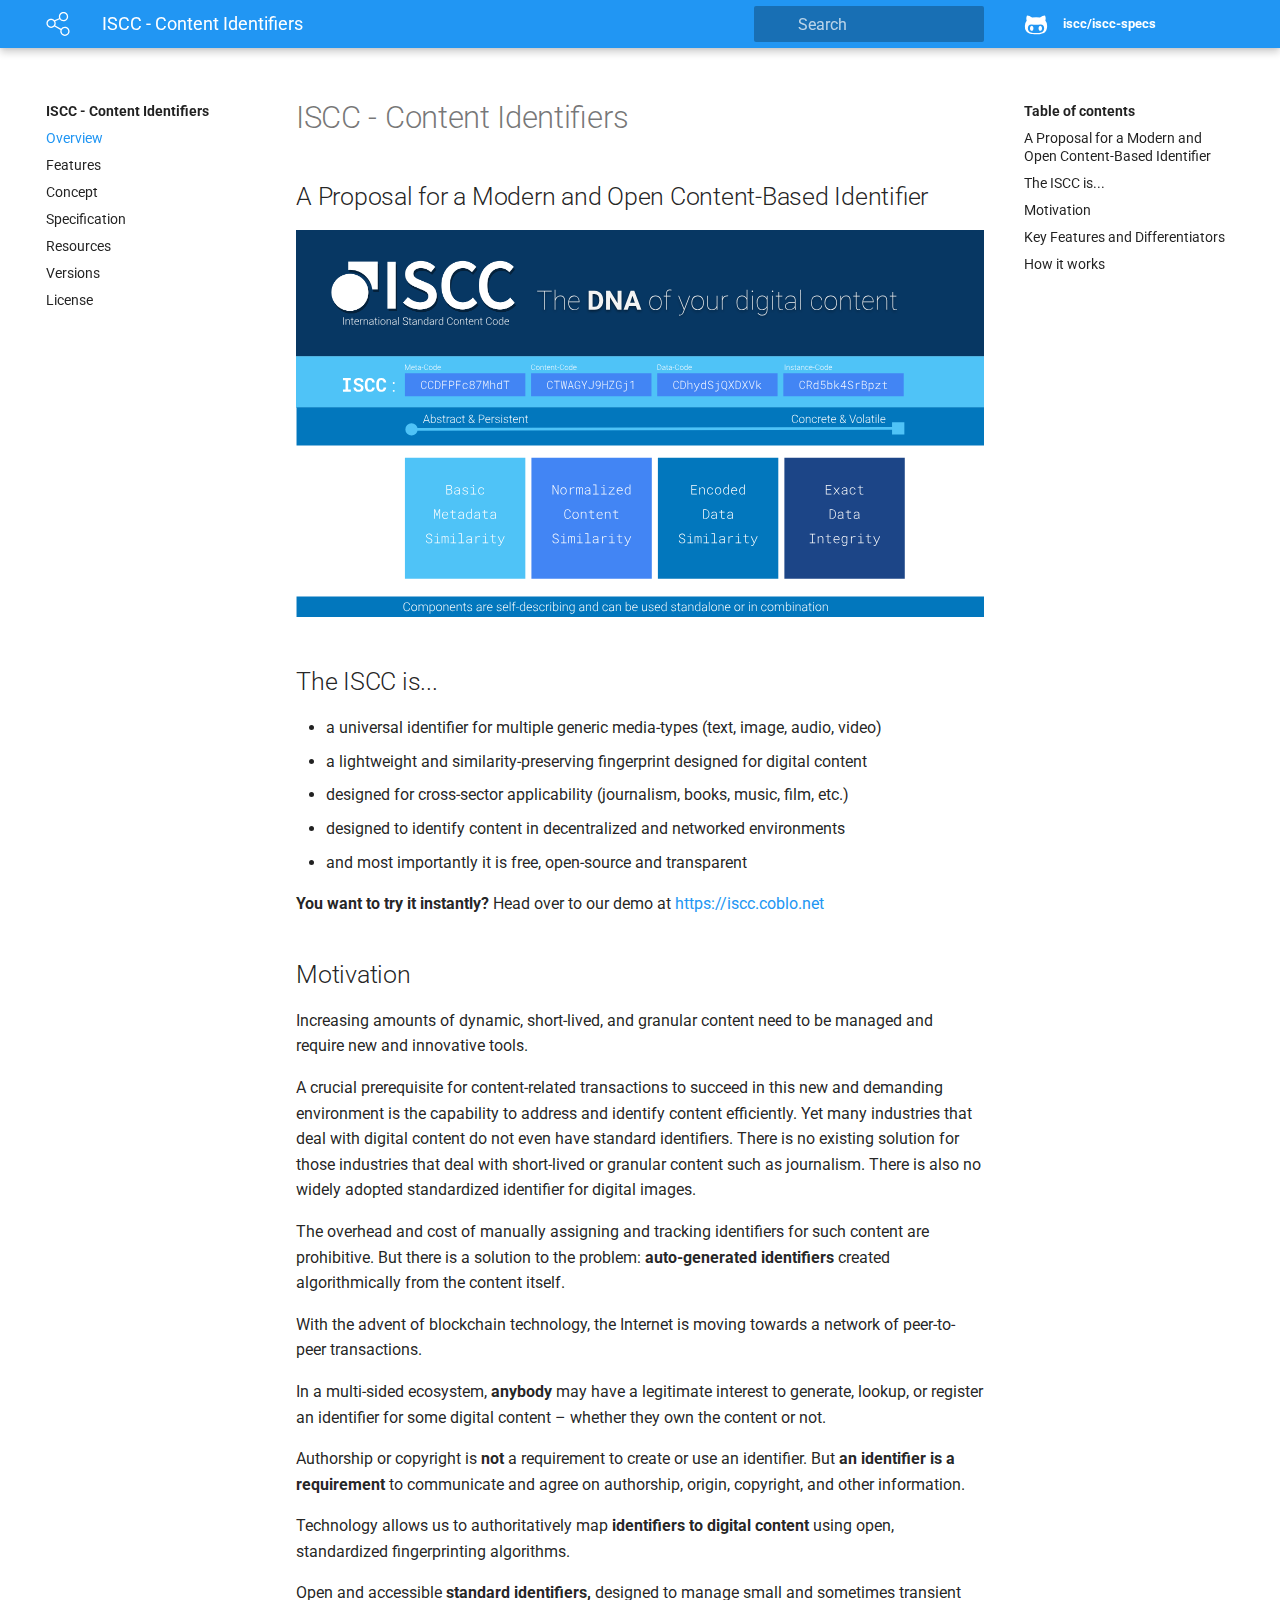
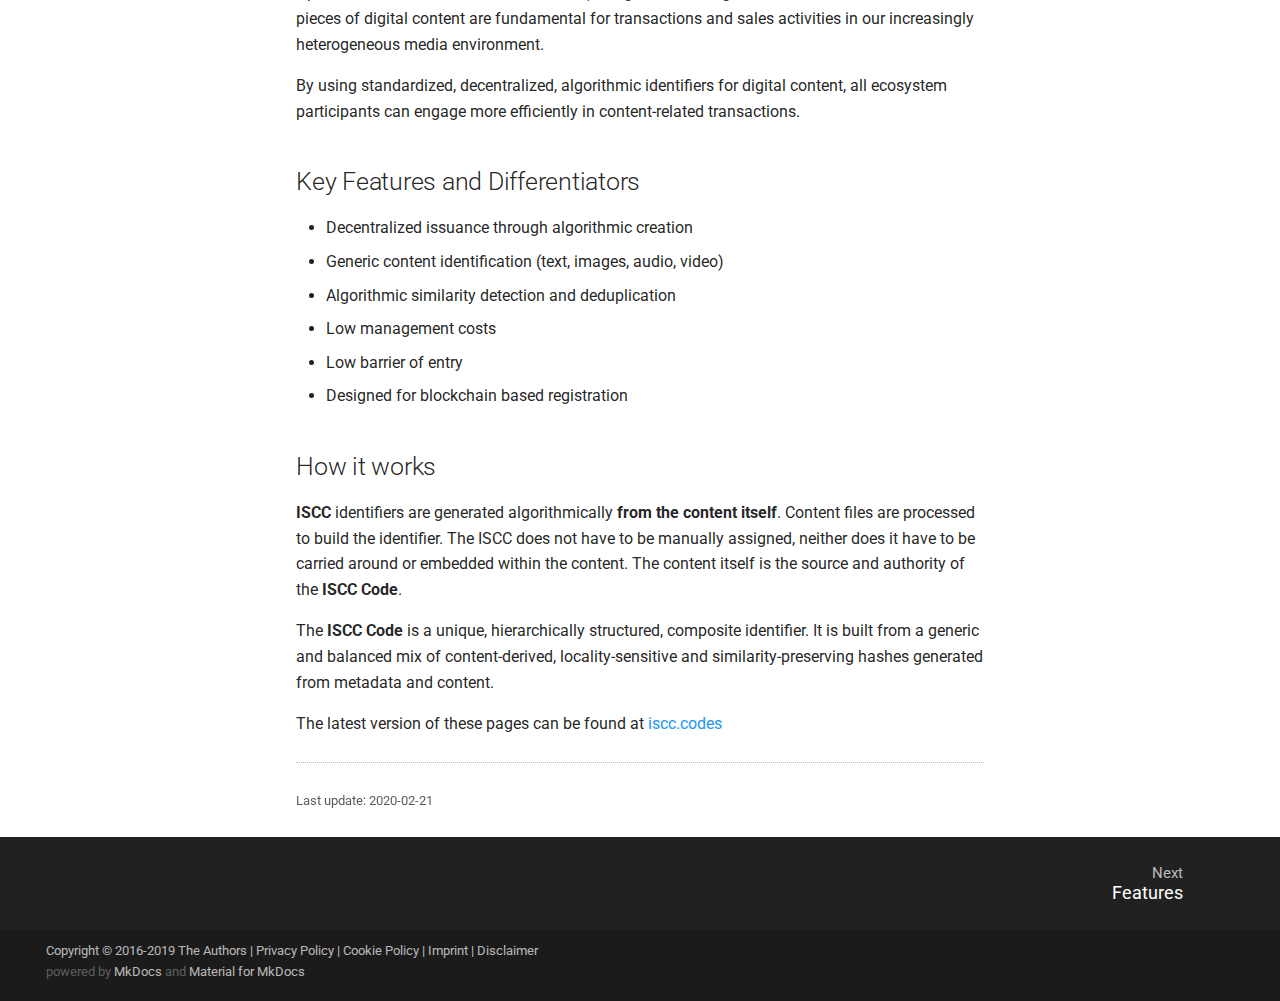
==== commit c3f63130: "Deployed 0c1ebd9 with MkDocs version: 1.0.4" ====
--- a/index.html
+++ b/index.html
@@ -38,7 +38,7 @@
         <meta name="lang:search.tokenizer" content="[\s\-]+">
       
       <link rel="shortcut icon" href="images/favicon.png">
-      <meta name="generator" content="mkdocs-1.0.4, mkdocs-material-4.6.0">
+      <meta name="generator" content="mkdocs-1.0.4, mkdocs-material-4.6.3">
     
     
       
@@ -46,7 +46,7 @@
       
     
     
-      <link rel="stylesheet" href="assets/stylesheets/application.1b62728e.css">
+      <link rel="stylesheet" href="assets/stylesheets/application.adb8469c.css">
       
         <link rel="stylesheet" href="assets/stylesheets/application-palette.a8b3c06d.css">
       
@@ -57,7 +57,7 @@
       
     
     
-      <script src="assets/javascripts/modernizr.268332fc.js"></script>
+      <script src="assets/javascripts/modernizr.86422ebf.js"></script>
     
     
       
@@ -93,7 +93,7 @@
     <input class="md-toggle" data-md-toggle="search" type="checkbox" id="__search" autocomplete="off">
     <label class="md-overlay" data-md-component="overlay" for="__drawer"></label>
     
-      <a href="#iscc-content-identifiers" tabindex="1" class="md-skip">
+      <a href="#iscc-content-identifiers" tabindex="0" class="md-skip">
         Skip to content
       </a>
     
@@ -102,9 +102,9 @@
   <nav class="md-header-nav md-grid">
     <div class="md-flex">
       <div class="md-flex__cell md-flex__cell--shrink">
-        <a href="http://iscc.codes" title="ISCC - Content Identifiers" class="md-header-nav__button md-logo">
-          
-            <img src="images/logo-white.svg" width="24" height="24">
+        <a href="http://iscc.codes" title="ISCC - Content Identifiers" aria-label="ISCC - Content Identifiers" class="md-header-nav__button md-logo">
+          
+            <img alt="logo" src="images/logo-white.svg" width="24" height="24">
           
         </a>
       </div>
@@ -133,7 +133,7 @@
   <label class="md-search__overlay" for="__search"></label>
   <div class="md-search__inner" role="search">
     <form class="md-search__form" name="search">
-      <input type="text" class="md-search__input" name="query" placeholder="Search" autocapitalize="off" autocorrect="off" autocomplete="off" spellcheck="false" data-md-component="query" data-md-state="active">
+      <input type="text" class="md-search__input" aria-label="search" name="query" placeholder="Search" autocapitalize="off" autocorrect="off" autocomplete="off" spellcheck="false" data-md-component="query" data-md-state="active">
       <label class="md-icon md-search__icon" for="__search"></label>
       <button type="reset" class="md-icon md-search__icon" data-md-component="reset" tabindex="-1">
         &#xE5CD;
@@ -196,7 +196,7 @@
   <label class="md-nav__title md-nav__title--site" for="__drawer">
     <a href="http://iscc.codes" title="ISCC - Content Identifiers" class="md-nav__button md-logo">
       
-        <img src="images/logo-white.svg" width="48" height="48">
+        <img alt="logo" src="images/logo-white.svg" width="48" height="48">
       
     </a>
     ISCC - Content Identifiers
@@ -257,6 +257,20 @@
     <ul class="md-nav__list" data-md-scrollfix>
       
         <li class="md-nav__item">
+  <a href="#a-proposal-for-a-modern-and-open-content-based-identifier" class="md-nav__link">
+    A Proposal for a Modern and Open Content-Based Identifier
+  </a>
+  
+</li>
+      
+        <li class="md-nav__item">
+  <a href="#the-iscc-is" class="md-nav__link">
+    The ISCC is...
+  </a>
+  
+</li>
+      
+        <li class="md-nav__item">
   <a href="#motivation" class="md-nav__link">
     Motivation
   </a>
@@ -330,8 +344,8 @@
 
 
   <li class="md-nav__item">
-    <a href="implementations/" title="Implementations" class="md-nav__link">
-      Implementations
+    <a href="resources/" title="Resources" class="md-nav__link">
+      Resources
     </a>
   </li>
 
@@ -417,6 +431,20 @@
     <ul class="md-nav__list" data-md-scrollfix>
       
         <li class="md-nav__item">
+  <a href="#a-proposal-for-a-modern-and-open-content-based-identifier" class="md-nav__link">
+    A Proposal for a Modern and Open Content-Based Identifier
+  </a>
+  
+</li>
+      
+        <li class="md-nav__item">
+  <a href="#the-iscc-is" class="md-nav__link">
+    The ISCC is...
+  </a>
+  
+</li>
+      
+        <li class="md-nav__item">
   <a href="#motivation" class="md-nav__link">
     Motivation
   </a>
@@ -457,15 +485,27 @@
                 
                 
                 <h1 id="iscc-content-identifiers">ISCC - Content Identifiers<a class="headerlink" href="#iscc-content-identifiers" title="Permanent link">#</a></h1>
-<p><strong>The ISCC is a modern, generic, and open content identifier</strong></p>
-<p><img alt="iscc-sample" src="images/iscc-badge.svg" /></p>
+<h2 id="a-proposal-for-a-modern-and-open-content-based-identifier">A Proposal for a Modern and Open Content-Based Identifier<a class="headerlink" href="#a-proposal-for-a-modern-and-open-content-based-identifier" title="Permanent link">#</a></h2>
+<p><img alt="iscc-sample" src="images/iscc-algo-design2.svg" /></p>
+<h2 id="the-iscc-is">The ISCC is...<a class="headerlink" href="#the-iscc-is" title="Permanent link">#</a></h2>
+<ul>
+<li>a universal identifier for multiple generic media-types (text, image, audio, video)</li>
+<li>a lightweight and similarity-preserving fingerprint designed for digital content</li>
+<li>designed for cross-sector applicability (journalism, books, music, film, etc.)</li>
+<li>designed to identify content in decentralized and networked environments</li>
+<li>and most importantly it is free, open-source and transparent</li>
+</ul>
+<p><strong>You want to try it instantly?</strong> Head over to our demo at <a href="https://iscc.coblo.net">https://iscc.coblo.net</a></p>
 <h2 id="motivation">Motivation<a class="headerlink" href="#motivation" title="Permanent link">#</a></h2>
-<p>Increasing amounts of dynamic, short-lived and granular content needs to be managed and requires new and innovative tools.</p>
-<p>A crucial prerequisite for content-related transactions to succeed in this new and demanding environment is the capability to easily address and identify content. Yet many industries that deal with digital content do not even have standard identifiers. There is no existing solution for those industries that deal with short-lived or granular content such as journalism. There is also no widely adopted, standardized identifier for digital images.</p>
-<p>The overhead and costs of manually assigning and tracking identifiers for such content is prohibitive. But there is a solution to the problem: Auto-generated identifiers created algorithmically from the content itself.</p>
-<p>With the advent of blockchain technology the Internet is moving towards a network of peer-to-peer transactions. In a multi-sided ecosystem <strong>anybody</strong> may have a legitimate interest to generate or lookup an identifier for some digital content – whether they own the content or not.</p>
-<p>Open and accessible <strong>standard identifiers</strong>, that are specifically designed to manage small and sometimes transient pieces of digital content are fundamental for transactions and sales activities in our increasingly heterogeneous media environment.</p>
-<p>By using standardized, decentralized, algorithmic identifiers for digital content,  all ecosystem participants can engage more efficiently in content-related transactions.</p>
+<p>Increasing amounts of dynamic, short-lived, and granular content need to be managed and require new and innovative tools.</p>
+<p>A crucial prerequisite for content-related transactions to succeed in this new and demanding environment is the capability to address and identify content efficiently. Yet many industries that deal with digital content do not even have standard identifiers. There is no existing solution for those industries that deal with short-lived or granular content such as journalism. There is also no widely adopted standardized identifier for digital images.</p>
+<p>The overhead and cost of manually assigning and tracking identifiers for such content are prohibitive. But there is a solution to the problem: <strong>auto-generated identifiers</strong> created algorithmically from the content itself.</p>
+<p>With the advent of blockchain technology, the Internet is moving towards a network of peer-to-peer transactions.</p>
+<p>In a multi-sided ecosystem, <strong>anybody</strong> may have a legitimate interest to generate, lookup, or register an identifier for some digital content – whether they own the content or not.</p>
+<p>Authorship or copyright is <strong>not</strong> a requirement to create or use an identifier. But <strong>an identifier is a requirement</strong> to communicate and agree on authorship, origin, copyright, and other information.</p>
+<p>Technology allows us to authoritatively map <strong>identifiers to digital content</strong> using open, standardized fingerprinting algorithms.</p>
+<p>Open and accessible <strong>standard identifiers,</strong> designed to manage small and sometimes transient pieces of digital content are fundamental for transactions and sales activities in our increasingly heterogeneous media environment.</p>
+<p>By using standardized, decentralized, algorithmic identifiers for digital content, all ecosystem participants can engage more efficiently in content-related transactions.</p>
 <h2 id="key-features-and-differentiators">Key Features and Differentiators<a class="headerlink" href="#key-features-and-differentiators" title="Permanent link">#</a></h2>
 <ul>
 <li>Decentralized issuance through algorithmic creation</li>
@@ -478,7 +518,6 @@
 <h2 id="how-it-works">How it works<a class="headerlink" href="#how-it-works" title="Permanent link">#</a></h2>
 <p><strong>ISCC</strong> identifiers are generated algorithmically <strong>from the content itself</strong>. Content files are processed to build the identifier. The ISCC does not have to be manually assigned, neither does it have to be carried around or embedded within the content. The content itself is the source and authority of the <strong>ISCC Code</strong>.</p>
 <p>The <strong>ISCC Code</strong> is a unique, hierarchically structured, composite identifier. It is built from a generic and balanced mix of content-derived, locality-sensitive and similarity-preserving hashes generated from metadata and content.</p>
-<p><img alt="iscc-sample" src="images/iscc-algo-design.svg" /></p>
 <p>The latest version of these pages can be found at <a href="http://iscc.codes">iscc.codes</a></p>
                 
                   
@@ -489,7 +528,7 @@
                   <div class="md-source-date">
                     <small>
                       
-                        Last update: 2019-12-12
+                        Last update: 2020-02-21
                       
                     </small>
                   </div>
@@ -538,20 +577,20 @@
           </div>
         
         powered by
-        <a href="https://www.mkdocs.org">MkDocs</a>
+        <a href="https://www.mkdocs.org" target="_blank" rel="noopener">MkDocs</a>
         and
-        <a href="https://squidfunk.github.io/mkdocs-material/">
+        <a href="https://squidfunk.github.io/mkdocs-material/" target="_blank" rel="noopener">
           Material for MkDocs</a>
       </div>
       
   <div class="md-footer-social">
     <link rel="stylesheet" href="assets/fonts/font-awesome.css">
     
-      <a href="https://iscc.codes" class="md-footer-social__link fa fa-home"></a>
-    
-      <a href="https://github.com/iscc" class="md-footer-social__link fa fa-github"></a>
-    
-      <a href="https://t.me/iscc_dev" class="md-footer-social__link fa fa-telegram"></a>
+      <a href="https://iscc.codes" target="_blank" rel="noopener" title="home" class="md-footer-social__link fa fa-home"></a>
+    
+      <a href="https://github.com/iscc" target="_blank" rel="noopener" title="github" class="md-footer-social__link fa fa-github"></a>
+    
+      <a href="https://t.me/iscc_dev" target="_blank" rel="noopener" title="telegram" class="md-footer-social__link fa fa-telegram"></a>
     
   </div>
 
@@ -561,7 +600,7 @@
       
     </div>
     
-      <script src="assets/javascripts/application.808e90bb.js"></script>
+      <script src="assets/javascripts/application.c33a9706.js"></script>
       
       <script>app.initialize({version:"1.0.4",url:{base:"."}})</script>
       
--- a/assets/stylesheets/application.adb8469c.css
+++ b/assets/stylesheets/application.adb8469c.css
@@ -0,0 +1 @@
+html{box-sizing:border-box}*,:after,:before{box-sizing:inherit}html{-webkit-text-size-adjust:none;-moz-text-size-adjust:none;-ms-text-size-adjust:none;text-size-adjust:none}body{margin:0}hr{overflow:visible;box-sizing:content-box}a{-webkit-text-decoration-skip:objects}a,button,input,label{-webkit-tap-highlight-color:transparent}a{color:inherit;text-decoration:none}small,sub,sup{font-size:80%}sub,sup{position:relative;line-height:0;vertical-align:baseline}sub{bottom:-.25em}sup{top:-.5em}img{border-style:none}table{border-collapse:separate;border-spacing:0}td,th{font-weight:400;vertical-align:top}button{margin:0;padding:0;border:0;outline-style:none;background:transparent;font-size:inherit}input{border:0;outline:0}.md-clipboard:before,.md-icon,.md-nav__button,.md-nav__link:after,.md-nav__title:before,.md-search-result__article--document:before,.md-source-file:before,.md-typeset .admonition>.admonition-title:before,.md-typeset .admonition>summary:before,.md-typeset .critic.comment:before,.md-typeset .footnote-backref,.md-typeset .task-list-control .task-list-indicator:before,.md-typeset details>.admonition-title:before,.md-typeset details>summary:before,.md-typeset summary:after{font-family:Material Icons;font-style:normal;font-variant:normal;font-weight:400;line-height:1;text-transform:none;white-space:nowrap;word-wrap:normal;direction:ltr}.md-content__icon,.md-footer-nav__button,.md-header-nav__button,.md-nav__button,.md-nav__title:before,.md-search-result__article--document:before{display:inline-block;margin:.2rem;padding:.4rem;font-size:1.2rem;cursor:pointer}.md-icon--arrow-back:before{content:""}.md-icon--arrow-forward:before{content:""}.md-icon--menu:before{content:""}.md-icon--search:before{content:""}[dir=rtl] .md-icon--arrow-back:before{content:""}[dir=rtl] .md-icon--arrow-forward:before{content:""}body{-webkit-font-smoothing:antialiased;-moz-osx-font-smoothing:grayscale}body,input{color:rgba(0,0,0,.87);font-feature-settings:"kern","liga";font-family:Helvetica Neue,Helvetica,Arial,sans-serif}code,kbd,pre{color:rgba(0,0,0,.87);font-feature-settings:"kern";font-family:Courier New,Courier,monospace}.md-typeset{font-size:.8rem;line-height:1.6;-webkit-print-color-adjust:exact}.md-typeset blockquote,.md-typeset ol,.md-typeset p,.md-typeset ul{margin:1em 0}.md-typeset h1{margin:0 0 2rem;color:rgba(0,0,0,.54);font-size:1.5625rem;line-height:1.3}.md-typeset h1,.md-typeset h2{font-weight:300;letter-spacing:-.01em}.md-typeset h2{margin:2rem 0 .8rem;font-size:1.25rem;line-height:1.4}.md-typeset h3{margin:1.6rem 0 .8rem;font-size:1rem;font-weight:400;letter-spacing:-.01em;line-height:1.5}.md-typeset h2+h3{margin-top:.8rem}.md-typeset h4{font-size:.8rem}.md-typeset h4,.md-typeset h5,.md-typeset h6{margin:.8rem 0;font-weight:700;letter-spacing:-.01em}.md-typeset h5,.md-typeset h6{color:rgba(0,0,0,.54);font-size:.64rem}.md-typeset h5{text-transform:uppercase}.md-typeset hr{margin:1.5em 0;border-bottom:.05rem dotted rgba(0,0,0,.26)}.md-typeset a{color:#3f51b5;word-break:break-word}.md-typeset a,.md-typeset a:before{-webkit-transition:color .125s;transition:color .125s}.md-typeset a:active,.md-typeset a:hover{color:#536dfe}.md-typeset code,.md-typeset pre{background-color:hsla(0,0%,92.5%,.5);color:#37474f;font-size:85%;direction:ltr}.md-typeset code{margin:0 .29412em;padding:.07353em 0;border-radius:.1rem;box-shadow:.29412em 0 0 hsla(0,0%,92.5%,.5),-.29412em 0 0 hsla(0,0%,92.5%,.5);word-break:break-word;-webkit-box-decoration-break:clone;box-decoration-break:clone}.md-typeset h1 code,.md-typeset h2 code,.md-typeset h3 code,.md-typeset h4 code,.md-typeset h5 code,.md-typeset h6 code{margin:0;background-color:transparent;box-shadow:none}.md-typeset a>code{margin:inherit;padding:inherit;border-radius:initial;background-color:inherit;color:inherit;box-shadow:none}.md-typeset pre{position:relative;margin:1em 0;border-radius:.1rem;line-height:1.4;-webkit-overflow-scrolling:touch}.md-typeset pre>code{display:block;margin:0;padding:.525rem .6rem;background-color:transparent;font-size:inherit;box-shadow:none;-webkit-box-decoration-break:slice;box-decoration-break:slice;overflow:auto}.md-typeset pre>code::-webkit-scrollbar{width:.2rem;height:.2rem}.md-typeset pre>code::-webkit-scrollbar-thumb{background-color:rgba(0,0,0,.26)}.md-typeset pre>code::-webkit-scrollbar-thumb:hover{background-color:#536dfe}.md-typeset kbd{padding:0 .29412em;border-radius:.15rem;border:.05rem solid #c9c9c9;border-bottom-color:#bcbcbc;background-color:#fcfcfc;color:#555;font-size:85%;box-shadow:0 .05rem 0 #b0b0b0;word-break:break-word}.md-typeset mark{margin:0 .25em;padding:.0625em 0;border-radius:.1rem;background-color:rgba(255,235,59,.5);box-shadow:.25em 0 0 rgba(255,235,59,.5),-.25em 0 0 rgba(255,235,59,.5);word-break:break-word;-webkit-box-decoration-break:clone;box-decoration-break:clone}.md-typeset abbr{border-bottom:.05rem dotted rgba(0,0,0,.54);text-decoration:none;cursor:help}.md-typeset small{opacity:.75}.md-typeset sub,.md-typeset sup{margin-left:.07812em}[dir=rtl] .md-typeset sub,[dir=rtl] .md-typeset sup{margin-right:.07812em;margin-left:0}.md-typeset blockquote{padding-left:.6rem;border-left:.2rem solid rgba(0,0,0,.26);color:rgba(0,0,0,.54)}[dir=rtl] .md-typeset blockquote{padding-right:.6rem;padding-left:0;border-right:.2rem solid rgba(0,0,0,.26);border-left:initial}.md-typeset ul{list-style-type:disc}.md-typeset ol,.md-typeset ul{margin-left:.625em;padding:0}[dir=rtl] .md-typeset ol,[dir=rtl] .md-typeset ul{margin-right:.625em;margin-left:0}.md-typeset ol ol,.md-typeset ul ol{list-style-type:lower-alpha}.md-typeset ol ol ol,.md-typeset ul ol ol{list-style-type:lower-roman}.md-typeset ol li,.md-typeset ul li{margin-bottom:.5em;margin-left:1.25em}[dir=rtl] .md-typeset ol li,[dir=rtl] .md-typeset ul li{margin-right:1.25em;margin-left:0}.md-typeset ol li blockquote,.md-typeset ol li p,.md-typeset ul li blockquote,.md-typeset ul li p{margin:.5em 0}.md-typeset ol li:last-child,.md-typeset ul li:last-child{margin-bottom:0}.md-typeset ol li ol,.md-typeset ol li ul,.md-typeset ul li ol,.md-typeset ul li ul{margin:.5em 0 .5em .625em}[dir=rtl] .md-typeset ol li ol,[dir=rtl] .md-typeset ol li ul,[dir=rtl] .md-typeset ul li ol,[dir=rtl] .md-typeset ul li ul{margin-right:.625em;margin-left:0}.md-typeset dd{margin:1em 0 1em 1.875em}[dir=rtl] .md-typeset dd{margin-right:1.875em;margin-left:0}.md-typeset iframe,.md-typeset img,.md-typeset svg{max-width:100%}.md-typeset table:not([class]){box-shadow:0 2px 2px 0 rgba(0,0,0,.14),0 1px 5px 0 rgba(0,0,0,.12),0 3px 1px -2px rgba(0,0,0,.2);display:inline-block;max-width:100%;border-radius:.1rem;font-size:.64rem;overflow:auto;-webkit-overflow-scrolling:touch}.md-typeset table:not([class])+*{margin-top:1.5em}.md-typeset table:not([class]) td:not([align]),.md-typeset table:not([class]) th:not([align]){text-align:left}[dir=rtl] .md-typeset table:not([class]) td:not([align]),[dir=rtl] .md-typeset table:not([class]) th:not([align]){text-align:right}.md-typeset table:not([class]) th{min-width:5rem;padding:.6rem .8rem;background-color:rgba(0,0,0,.54);color:#fff;vertical-align:top}.md-typeset table:not([class]) td{padding:.6rem .8rem;border-top:.05rem solid rgba(0,0,0,.07);vertical-align:top}.md-typeset table:not([class]) tr{-webkit-transition:background-color .125s;transition:background-color .125s}.md-typeset table:not([class]) tr:hover{background-color:rgba(0,0,0,.035);box-shadow:inset 0 .05rem 0 #fff}.md-typeset table:not([class]) tr:first-child td{border-top:0}.md-typeset table:not([class]) a{word-break:normal}.md-typeset__scrollwrap{margin:1em -.8rem;overflow-x:auto;-webkit-overflow-scrolling:touch}.md-typeset .md-typeset__table{display:inline-block;margin-bottom:.5em;padding:0 .8rem}.md-typeset .md-typeset__table table{display:table;width:100%;margin:0;overflow:hidden}html{font-size:125%;overflow-x:hidden}body,html{height:100%}body{position:relative;font-size:.5rem}hr{display:block;height:.05rem;padding:0;border:0}.md-svg{display:none}.md-grid{max-width:61rem;margin-right:auto;margin-left:auto}.md-container,.md-main{overflow:auto}.md-container{display:table;width:100%;height:100%;padding-top:2.4rem;table-layout:fixed}.md-main{display:table-row;height:100%}.md-main__inner{height:100%;padding-top:1.5rem;padding-bottom:.05rem}.md-toggle{display:none}.md-overlay{position:fixed;top:0;width:0;height:0;-webkit-transition:width 0s .25s,height 0s .25s,opacity .25s;transition:width 0s .25s,height 0s .25s,opacity .25s;background-color:rgba(0,0,0,.54);opacity:0;z-index:3}.md-flex{display:table}.md-flex__cell{display:table-cell;position:relative;vertical-align:top}.md-flex__cell--shrink{width:0}.md-flex__cell--stretch{display:table;width:100%;table-layout:fixed}.md-flex__ellipsis{display:table-cell;text-overflow:ellipsis;white-space:nowrap;overflow:hidden}.md-skip{position:fixed;width:.05rem;height:.05rem;margin:.5rem;padding:.3rem .5rem;-webkit-transform:translateY(.4rem);transform:translateY(.4rem);border-radius:.1rem;background-color:rgba(0,0,0,.87);color:#fff;font-size:.64rem;opacity:0;overflow:hidden}.md-skip:focus{width:auto;height:auto;clip:auto;-webkit-transform:translateX(0);transform:translateX(0);-webkit-transition:opacity .175s 75ms,-webkit-transform .25s cubic-bezier(.4,0,.2,1);transition:opacity .175s 75ms,-webkit-transform .25s cubic-bezier(.4,0,.2,1);transition:transform .25s cubic-bezier(.4,0,.2,1),opacity .175s 75ms;transition:transform .25s cubic-bezier(.4,0,.2,1),opacity .175s 75ms,-webkit-transform .25s cubic-bezier(.4,0,.2,1);opacity:1;z-index:10}@page{margin:25mm}.md-clipboard{position:absolute;top:.3rem;right:.3rem;width:1.4rem;height:1.4rem;border-radius:.1rem;font-size:.8rem;cursor:pointer;z-index:1;-webkit-backface-visibility:hidden;backface-visibility:hidden}.md-clipboard:before{-webkit-transition:color .25s,opacity .25s;transition:color .25s,opacity .25s;color:rgba(0,0,0,.07);content:"\E14D"}.codehilite:hover .md-clipboard:before,.md-typeset .highlight:hover .md-clipboard:before,pre:hover .md-clipboard:before{color:rgba(0,0,0,.54)}.md-clipboard:focus:before,.md-clipboard:hover:before{color:#536dfe}.md-clipboard__message{display:block;position:absolute;top:0;right:1.7rem;padding:.3rem .5rem;-webkit-transform:translateX(.4rem);transform:translateX(.4rem);-webkit-transition:opacity .175s,-webkit-transform .25s cubic-bezier(.9,.1,.9,0);transition:opacity .175s,-webkit-transform .25s cubic-bezier(.9,.1,.9,0);transition:transform .25s cubic-bezier(.9,.1,.9,0),opacity .175s;transition:transform .25s cubic-bezier(.9,.1,.9,0),opacity .175s,-webkit-transform .25s cubic-bezier(.9,.1,.9,0);border-radius:.1rem;background-color:rgba(0,0,0,.54);color:#fff;font-size:.64rem;white-space:nowrap;opacity:0;pointer-events:none}.md-clipboard__message--active{-webkit-transform:translateX(0);transform:translateX(0);-webkit-transition:opacity .175s 75ms,-webkit-transform .25s cubic-bezier(.4,0,.2,1);transition:opacity .175s 75ms,-webkit-transform .25s cubic-bezier(.4,0,.2,1);transition:transform .25s cubic-bezier(.4,0,.2,1),opacity .175s 75ms;transition:transform .25s cubic-bezier(.4,0,.2,1),opacity .175s 75ms,-webkit-transform .25s cubic-bezier(.4,0,.2,1);opacity:1;pointer-events:auto}.md-clipboard__message:before{content:attr(aria-label)}.md-clipboard__message:after{display:block;position:absolute;top:50%;right:-.2rem;width:0;margin-top:-.2rem;border-color:transparent rgba(0,0,0,.54);border-style:solid;border-width:.2rem 0 .2rem .2rem;content:""}.md-content__inner{margin:0 .8rem 1.2rem;padding-top:.6rem}.md-content__inner:before{display:block;height:.4rem;content:""}.md-content__inner>:last-child{margin-bottom:0}.md-content__icon{position:relative;margin:.4rem 0;padding:0;float:right}.md-typeset .md-content__icon{color:rgba(0,0,0,.26)}.md-header{position:fixed;top:0;right:0;left:0;height:2.4rem;-webkit-transition:background-color .25s,color .25s;transition:background-color .25s,color .25s;background-color:#3f51b5;color:#fff;box-shadow:none;z-index:2;-webkit-backface-visibility:hidden;backface-visibility:hidden}.no-js .md-header{-webkit-transition:none;transition:none;box-shadow:none}.md-header[data-md-state=shadow]{-webkit-transition:background-color .25s,color .25s,box-shadow .25s;transition:background-color .25s,color .25s,box-shadow .25s;box-shadow:0 0 .2rem rgba(0,0,0,.1),0 .2rem .4rem rgba(0,0,0,.2)}.md-header-nav{padding:0 .2rem}.md-header-nav__button{position:relative;-webkit-transition:opacity .25s;transition:opacity .25s;z-index:1}.md-header-nav__button:hover{opacity:.7}.md-header-nav__button.md-logo *{display:block}.no-js .md-header-nav__button.md-icon--search{display:none}.md-header-nav__topic{display:block;position:absolute;-webkit-transition:opacity .15s,-webkit-transform .4s cubic-bezier(.1,.7,.1,1);transition:opacity .15s,-webkit-transform .4s cubic-bezier(.1,.7,.1,1);transition:transform .4s cubic-bezier(.1,.7,.1,1),opacity .15s;transition:transform .4s cubic-bezier(.1,.7,.1,1),opacity .15s,-webkit-transform .4s cubic-bezier(.1,.7,.1,1);text-overflow:ellipsis;white-space:nowrap;overflow:hidden}.md-header-nav__topic+.md-header-nav__topic{-webkit-transform:translateX(1.25rem);transform:translateX(1.25rem);-webkit-transition:opacity .15s,-webkit-transform .4s cubic-bezier(1,.7,.1,.1);transition:opacity .15s,-webkit-transform .4s cubic-bezier(1,.7,.1,.1);transition:transform .4s cubic-bezier(1,.7,.1,.1),opacity .15s;transition:transform .4s cubic-bezier(1,.7,.1,.1),opacity .15s,-webkit-transform .4s cubic-bezier(1,.7,.1,.1);opacity:0;z-index:-1;pointer-events:none}[dir=rtl] .md-header-nav__topic+.md-header-nav__topic{-webkit-transform:translateX(-1.25rem);transform:translateX(-1.25rem)}.no-js .md-header-nav__topic{position:static}.no-js .md-header-nav__topic+.md-header-nav__topic{display:none}.md-header-nav__title{padding:0 1rem;font-size:.9rem;line-height:2.4rem}.md-header-nav__title[data-md-state=active] .md-header-nav__topic{-webkit-transform:translateX(-1.25rem);transform:translateX(-1.25rem);-webkit-transition:opacity .15s,-webkit-transform .4s cubic-bezier(1,.7,.1,.1);transition:opacity .15s,-webkit-transform .4s cubic-bezier(1,.7,.1,.1);transition:transform .4s cubic-bezier(1,.7,.1,.1),opacity .15s;transition:transform .4s cubic-bezier(1,.7,.1,.1),opacity .15s,-webkit-transform .4s cubic-bezier(1,.7,.1,.1);opacity:0;z-index:-1;pointer-events:none}[dir=rtl] .md-header-nav__title[data-md-state=active] .md-header-nav__topic{-webkit-transform:translateX(1.25rem);transform:translateX(1.25rem)}.md-header-nav__title[data-md-state=active] .md-header-nav__topic+.md-header-nav__topic{-webkit-transform:translateX(0);transform:translateX(0);-webkit-transition:opacity .15s,-webkit-transform .4s cubic-bezier(.1,.7,.1,1);transition:opacity .15s,-webkit-transform .4s cubic-bezier(.1,.7,.1,1);transition:transform .4s cubic-bezier(.1,.7,.1,1),opacity .15s;transition:transform .4s cubic-bezier(.1,.7,.1,1),opacity .15s,-webkit-transform .4s cubic-bezier(.1,.7,.1,1);opacity:1;z-index:0;pointer-events:auto}.md-header-nav__source{display:none}.md-hero{-webkit-transition:background .25s;transition:background .25s;background-color:#3f51b5;color:#fff;font-size:1rem;overflow:hidden}.md-hero__inner{margin-top:1rem;padding:.8rem .8rem .4rem;-webkit-transition:opacity .25s,-webkit-transform .4s cubic-bezier(.1,.7,.1,1);transition:opacity .25s,-webkit-transform .4s cubic-bezier(.1,.7,.1,1);transition:transform .4s cubic-bezier(.1,.7,.1,1),opacity .25s;transition:transform .4s cubic-bezier(.1,.7,.1,1),opacity .25s,-webkit-transform .4s cubic-bezier(.1,.7,.1,1);-webkit-transition-delay:.1s;transition-delay:.1s}[data-md-state=hidden] .md-hero__inner{pointer-events:none;-webkit-transform:translateY(.625rem);transform:translateY(.625rem);-webkit-transition:opacity .1s 0s,-webkit-transform 0s .4s;transition:opacity .1s 0s,-webkit-transform 0s .4s;transition:transform 0s .4s,opacity .1s 0s;transition:transform 0s .4s,opacity .1s 0s,-webkit-transform 0s .4s;opacity:0}.md-hero--expand .md-hero__inner{margin-bottom:1.2rem}.md-footer-nav{background-color:rgba(0,0,0,.87);color:#fff}.md-footer-nav__inner{padding:.2rem;overflow:auto}.md-footer-nav__link{padding-top:1.4rem;padding-bottom:.4rem;-webkit-transition:opacity .25s;transition:opacity .25s}.md-footer-nav__link:hover{opacity:.7}.md-footer-nav__link--prev{width:25%;float:left}[dir=rtl] .md-footer-nav__link--prev{float:right}.md-footer-nav__link--next{width:75%;float:right;text-align:right}[dir=rtl] .md-footer-nav__link--next{float:left;text-align:left}.md-footer-nav__button{-webkit-transition:background .25s;transition:background .25s}.md-footer-nav__title{position:relative;padding:0 1rem;font-size:.9rem;line-height:2.4rem}.md-footer-nav__direction{position:absolute;right:0;left:0;margin-top:-1rem;padding:0 1rem;color:hsla(0,0%,100%,.7);font-size:.75rem}.md-footer-meta{background-color:rgba(0,0,0,.895)}.md-footer-meta__inner{padding:.2rem;overflow:auto}html .md-footer-meta.md-typeset a{color:hsla(0,0%,100%,.7)}html .md-footer-meta.md-typeset a:focus,html .md-footer-meta.md-typeset a:hover{color:#fff}.md-footer-copyright{margin:0 .6rem;padding:.4rem 0;color:hsla(0,0%,100%,.3);font-size:.64rem}.md-footer-copyright__highlight{color:hsla(0,0%,100%,.7)}.md-footer-social{margin:0 .4rem;padding:.2rem 0 .6rem}.md-footer-social__link{display:inline-block;width:1.6rem;height:1.6rem;font-size:.8rem;text-align:center}.md-footer-social__link:before{line-height:1.9}.md-nav{font-size:.7rem;line-height:1.3}.md-nav__title{display:block;padding:0 .6rem;font-weight:700;text-overflow:ellipsis;overflow:hidden}.md-nav__title:before{display:none;content:"\E5C4"}[dir=rtl] .md-nav__title:before{content:"\E5C8"}.md-nav__title .md-nav__button{display:none}.md-nav__list{margin:0;padding:0;list-style:none}.md-nav__item{padding:0 .6rem}.md-nav__item:last-child{padding-bottom:.6rem}.md-nav__item .md-nav__item{padding-right:0}[dir=rtl] .md-nav__item .md-nav__item{padding-right:.6rem;padding-left:0}.md-nav__item .md-nav__item:last-child{padding-bottom:0}.md-nav__button img{width:100%;height:auto}.md-nav__link{display:block;margin-top:.625em;-webkit-transition:color .125s;transition:color .125s;text-overflow:ellipsis;cursor:pointer;overflow:hidden}.md-nav__item--nested>.md-nav__link:after{content:"\E313"}html .md-nav__link[for=__toc],html .md-nav__link[for=__toc]+.md-nav__link:after,html .md-nav__link[for=__toc]~.md-nav{display:none}.md-nav__link[data-md-state=blur]{color:rgba(0,0,0,.54)}.md-nav__link--active,.md-nav__link:active{color:#3f51b5}.md-nav__item--nested>.md-nav__link{color:inherit}.md-nav__link:focus,.md-nav__link:hover{color:#536dfe}.md-nav__source,.no-js .md-search{display:none}.md-search__overlay{opacity:0;z-index:1}.md-search__form{position:relative}.md-search__input{position:relative;padding:0 2.2rem 0 3.6rem;text-overflow:ellipsis;z-index:2}[dir=rtl] .md-search__input{padding:0 3.6rem 0 2.2rem}.md-search__input::-webkit-input-placeholder{-webkit-transition:color .25s cubic-bezier(.1,.7,.1,1);transition:color .25s cubic-bezier(.1,.7,.1,1)}.md-search__input::-moz-placeholder{-moz-transition:color .25s cubic-bezier(.1,.7,.1,1);transition:color .25s cubic-bezier(.1,.7,.1,1)}.md-search__input:-ms-input-placeholder{-ms-transition:color .25s cubic-bezier(.1,.7,.1,1);transition:color .25s cubic-bezier(.1,.7,.1,1)}.md-search__input::-ms-input-placeholder{-ms-transition:color .25s cubic-bezier(.1,.7,.1,1);transition:color .25s cubic-bezier(.1,.7,.1,1)}.md-search__input::placeholder{-webkit-transition:color .25s cubic-bezier(.1,.7,.1,1);transition:color .25s cubic-bezier(.1,.7,.1,1)}.md-search__input::-webkit-input-placeholder{color:rgba(0,0,0,.54)}.md-search__input::-moz-placeholder{color:rgba(0,0,0,.54)}.md-search__input:-ms-input-placeholder{color:rgba(0,0,0,.54)}.md-search__input::-ms-input-placeholder{color:rgba(0,0,0,.54)}.md-search__input::placeholder,.md-search__input~.md-search__icon{color:rgba(0,0,0,.54)}.md-search__input::-ms-clear{display:none}.md-search__icon{position:absolute;-webkit-transition:color .25s cubic-bezier(.1,.7,.1,1),opacity .25s;transition:color .25s cubic-bezier(.1,.7,.1,1),opacity .25s;font-size:1.2rem;cursor:pointer;z-index:2}.md-search__icon:hover{opacity:.7}.md-search__icon[for=__search]{top:.3rem;left:.5rem}[dir=rtl] .md-search__icon[for=__search]{right:.5rem;left:auto}.md-search__icon[for=__search]:before{content:"\E8B6"}.md-search__icon[type=reset]{top:.3rem;right:.5rem;-webkit-transform:scale(.125);transform:scale(.125);-webkit-transition:opacity .15s,-webkit-transform .15s cubic-bezier(.1,.7,.1,1);transition:opacity .15s,-webkit-transform .15s cubic-bezier(.1,.7,.1,1);transition:transform .15s cubic-bezier(.1,.7,.1,1),opacity .15s;transition:transform .15s cubic-bezier(.1,.7,.1,1),opacity .15s,-webkit-transform .15s cubic-bezier(.1,.7,.1,1);opacity:0}[dir=rtl] .md-search__icon[type=reset]{right:auto;left:.5rem}[data-md-toggle=search]:checked~.md-header .md-search__input:valid~.md-search__icon[type=reset]{-webkit-transform:scale(1);transform:scale(1);opacity:1}[data-md-toggle=search]:checked~.md-header .md-search__input:valid~.md-search__icon[type=reset]:hover{opacity:.7}.md-search__output{position:absolute;width:100%;border-radius:0 0 .1rem .1rem;overflow:hidden;z-index:1}.md-search__scrollwrap{height:100%;background-color:#fff;box-shadow:inset 0 .05rem 0 rgba(0,0,0,.07);overflow-y:auto;-webkit-overflow-scrolling:touch}.md-search-result{color:rgba(0,0,0,.87);word-break:break-word}.md-search-result__meta{padding:0 .8rem;background-color:rgba(0,0,0,.07);color:rgba(0,0,0,.54);font-size:.64rem;line-height:1.8rem}.md-search-result__list{margin:0;padding:0;border-top:.05rem solid rgba(0,0,0,.07);list-style:none}.md-search-result__item{box-shadow:0 -.05rem 0 rgba(0,0,0,.07)}.md-search-result__link{display:block;-webkit-transition:background .25s;transition:background .25s;outline:0;overflow:hidden}.md-search-result__link:hover,.md-search-result__link[data-md-state=active]{background-color:rgba(83,109,254,.1)}.md-search-result__link:hover .md-search-result__article:before,.md-search-result__link[data-md-state=active] .md-search-result__article:before{opacity:.7}.md-search-result__link:last-child .md-search-result__teaser{margin-bottom:.6rem}.md-search-result__article{position:relative;padding:0 .8rem;overflow:auto}.md-search-result__article--document:before{position:absolute;left:0;margin:.1rem;-webkit-transition:opacity .25s;transition:opacity .25s;color:rgba(0,0,0,.54);content:"\E880"}[dir=rtl] .md-search-result__article--document:before{right:0;left:auto}.md-search-result__article--document .md-search-result__title{margin:.55rem 0;font-size:.8rem;font-weight:400;line-height:1.4}.md-search-result__title{margin:.5em 0;font-size:.64rem;font-weight:700;line-height:1.4}.md-search-result__teaser{display:-webkit-box;max-height:1.65rem;margin:.5em 0;color:rgba(0,0,0,.54);font-size:.64rem;line-height:1.4;text-overflow:ellipsis;overflow:hidden;-webkit-box-orient:vertical;-webkit-line-clamp:2}.md-search-result em{font-style:normal;font-weight:700;text-decoration:underline}.md-sidebar{position:absolute;width:12.1rem;padding:1.2rem 0;overflow:hidden}.md-sidebar[data-md-state=lock]{position:fixed;top:2.4rem}.md-sidebar--secondary{display:none}.md-sidebar__scrollwrap{max-height:100%;margin:0 .2rem;overflow-y:auto;-webkit-backface-visibility:hidden;backface-visibility:hidden}.md-sidebar__scrollwrap::-webkit-scrollbar{width:.2rem;height:.2rem}.md-sidebar__scrollwrap::-webkit-scrollbar-thumb{background-color:rgba(0,0,0,.26)}.md-sidebar__scrollwrap::-webkit-scrollbar-thumb:hover{background-color:#536dfe}@-webkit-keyframes md-source__facts--done{0%{height:0}to{height:.65rem}}@keyframes md-source__facts--done{0%{height:0}to{height:.65rem}}@-webkit-keyframes md-source__fact--done{0%{-webkit-transform:translateY(100%);transform:translateY(100%);opacity:0}50%{opacity:0}to{-webkit-transform:translateY(0);transform:translateY(0);opacity:1}}@keyframes md-source__fact--done{0%{-webkit-transform:translateY(100%);transform:translateY(100%);opacity:0}50%{opacity:0}to{-webkit-transform:translateY(0);transform:translateY(0);opacity:1}}.md-source{display:block;padding-right:.6rem;-webkit-transition:opacity .25s;transition:opacity .25s;font-size:.65rem;line-height:1.2;white-space:nowrap}[dir=rtl] .md-source{padding-right:0;padding-left:.6rem}.md-source:hover{opacity:.7}.md-source:after,.md-source__icon{display:inline-block;height:2.4rem;content:"";vertical-align:middle}.md-source__icon{width:2.4rem}.md-source__icon svg{width:1.2rem;height:1.2rem;margin-top:.6rem;margin-left:.6rem}[dir=rtl] .md-source__icon svg{margin-right:.6rem;margin-left:0}.md-source__icon+.md-source__repository{margin-left:-2rem;padding-left:2rem}[dir=rtl] .md-source__icon+.md-source__repository{margin-right:-2rem;margin-left:0;padding-right:2rem;padding-left:0}.md-source__repository{display:inline-block;max-width:100%;margin-left:.6rem;font-weight:700;text-overflow:ellipsis;overflow:hidden;vertical-align:middle}.md-source__facts{margin:0;padding:0;font-size:.55rem;font-weight:700;list-style-type:none;opacity:.75;overflow:hidden}[data-md-state=done] .md-source__facts{-webkit-animation:md-source__facts--done .25s ease-in;animation:md-source__facts--done .25s ease-in}.md-source__fact{float:left}[dir=rtl] .md-source__fact{float:right}[data-md-state=done] .md-source__fact{-webkit-animation:md-source__fact--done .4s ease-out;animation:md-source__fact--done .4s ease-out}.md-source__fact:before{margin:0 .1rem;content:"\00B7"}.md-source__fact:first-child:before{display:none}.md-source-file{display:inline-block;margin:1em .5em 1em 0;padding-right:.25rem;border-radius:.1rem;background-color:rgba(0,0,0,.07);font-size:.64rem;list-style-type:none;cursor:pointer;overflow:hidden}.md-source-file:before{display:inline-block;margin-right:.25rem;padding:.25rem;background-color:rgba(0,0,0,.26);color:#fff;font-size:.8rem;content:"\E86F";vertical-align:middle}html .md-source-file{-webkit-transition:background .4s,color .4s,box-shadow .4s cubic-bezier(.4,0,.2,1);transition:background .4s,color .4s,box-shadow .4s cubic-bezier(.4,0,.2,1)}html .md-source-file:before{-webkit-transition:inherit;transition:inherit}html body .md-typeset .md-source-file{color:rgba(0,0,0,.54)}.md-source-file:hover{box-shadow:0 0 8px rgba(0,0,0,.18),0 8px 16px rgba(0,0,0,.36)}.md-source-file:hover:before{background-color:#536dfe}.md-tabs{width:100%;-webkit-transition:background .25s;transition:background .25s;background-color:#3f51b5;color:#fff;overflow:auto}.md-tabs__list{margin:0 0 0 .2rem;padding:0;list-style:none;white-space:nowrap}.md-tabs__item{display:inline-block;height:2.4rem;padding-right:.6rem;padding-left:.6rem}.md-tabs__link{display:block;margin-top:.8rem;-webkit-transition:opacity .25s,-webkit-transform .4s cubic-bezier(.1,.7,.1,1);transition:opacity .25s,-webkit-transform .4s cubic-bezier(.1,.7,.1,1);transition:transform .4s cubic-bezier(.1,.7,.1,1),opacity .25s;transition:transform .4s cubic-bezier(.1,.7,.1,1),opacity .25s,-webkit-transform .4s cubic-bezier(.1,.7,.1,1);font-size:.7rem;opacity:.7}.md-tabs__link--active,.md-tabs__link:hover{color:inherit;opacity:1}.md-tabs__item:nth-child(2) .md-tabs__link{-webkit-transition-delay:.02s;transition-delay:.02s}.md-tabs__item:nth-child(3) .md-tabs__link{-webkit-transition-delay:.04s;transition-delay:.04s}.md-tabs__item:nth-child(4) .md-tabs__link{-webkit-transition-delay:.06s;transition-delay:.06s}.md-tabs__item:nth-child(5) .md-tabs__link{-webkit-transition-delay:.08s;transition-delay:.08s}.md-tabs__item:nth-child(6) .md-tabs__link{-webkit-transition-delay:.1s;transition-delay:.1s}.md-tabs__item:nth-child(7) .md-tabs__link{-webkit-transition-delay:.12s;transition-delay:.12s}.md-tabs__item:nth-child(8) .md-tabs__link{-webkit-transition-delay:.14s;transition-delay:.14s}.md-tabs__item:nth-child(9) .md-tabs__link{-webkit-transition-delay:.16s;transition-delay:.16s}.md-tabs__item:nth-child(10) .md-tabs__link{-webkit-transition-delay:.18s;transition-delay:.18s}.md-tabs__item:nth-child(11) .md-tabs__link{-webkit-transition-delay:.2s;transition-delay:.2s}.md-tabs__item:nth-child(12) .md-tabs__link{-webkit-transition-delay:.22s;transition-delay:.22s}.md-tabs__item:nth-child(13) .md-tabs__link{-webkit-transition-delay:.24s;transition-delay:.24s}.md-tabs__item:nth-child(14) .md-tabs__link{-webkit-transition-delay:.26s;transition-delay:.26s}.md-tabs__item:nth-child(15) .md-tabs__link{-webkit-transition-delay:.28s;transition-delay:.28s}.md-tabs__item:nth-child(16) .md-tabs__link{-webkit-transition-delay:.3s;transition-delay:.3s}.md-tabs[data-md-state=hidden]{pointer-events:none}.md-tabs[data-md-state=hidden] .md-tabs__link{-webkit-transform:translateY(50%);transform:translateY(50%);-webkit-transition:color .25s,opacity .1s,-webkit-transform 0s .4s;transition:color .25s,opacity .1s,-webkit-transform 0s .4s;transition:color .25s,transform 0s .4s,opacity .1s;transition:color .25s,transform 0s .4s,opacity .1s,-webkit-transform 0s .4s;opacity:0}.md-typeset .admonition,.md-typeset details{box-shadow:0 2px 2px 0 rgba(0,0,0,.14),0 1px 5px 0 rgba(0,0,0,.12),0 3px 1px -2px rgba(0,0,0,.2);position:relative;margin:1.5625em 0;padding:0 .6rem;border-left:.2rem solid #448aff;border-radius:.1rem;font-size:.64rem;overflow:auto}[dir=rtl] .md-typeset .admonition,[dir=rtl] .md-typeset details{border-right:.2rem solid #448aff;border-left:none}html .md-typeset .admonition>:last-child,html .md-typeset details>:last-child{margin-bottom:.6rem}.md-typeset .admonition .admonition,.md-typeset .admonition details,.md-typeset details .admonition,.md-typeset details details{margin:1em 0}.md-typeset .admonition>.admonition-title,.md-typeset .admonition>summary,.md-typeset details>.admonition-title,.md-typeset details>summary{margin:0 -.6rem;padding:.4rem .6rem .4rem 2rem;border-bottom:.05rem solid rgba(68,138,255,.1);background-color:rgba(68,138,255,.1);font-weight:700}[dir=rtl] .md-typeset .admonition>.admonition-title,[dir=rtl] .md-typeset .admonition>summary,[dir=rtl] .md-typeset details>.admonition-title,[dir=rtl] .md-typeset details>summary{padding:.4rem 2rem .4rem .6rem}.md-typeset .admonition>.admonition-title:last-child,.md-typeset .admonition>summary:last-child,.md-typeset details>.admonition-title:last-child,.md-typeset details>summary:last-child{margin-bottom:0}.md-typeset .admonition>.admonition-title:before,.md-typeset .admonition>summary:before,.md-typeset details>.admonition-title:before,.md-typeset details>summary:before{position:absolute;left:.6rem;color:#448aff;font-size:1rem;content:"\E3C9"}[dir=rtl] .md-typeset .admonition>.admonition-title:before,[dir=rtl] .md-typeset .admonition>summary:before,[dir=rtl] .md-typeset details>.admonition-title:before,[dir=rtl] .md-typeset details>summary:before{right:.6rem;left:auto}.md-typeset .admonition.abstract,.md-typeset .admonition.summary,.md-typeset .admonition.tldr,.md-typeset details.abstract,.md-typeset details.summary,.md-typeset details.tldr{border-left-color:#00b0ff}[dir=rtl] .md-typeset .admonition.abstract,[dir=rtl] .md-typeset .admonition.summary,[dir=rtl] .md-typeset .admonition.tldr,[dir=rtl] .md-typeset details.abstract,[dir=rtl] .md-typeset details.summary,[dir=rtl] .md-typeset details.tldr{border-right-color:#00b0ff}.md-typeset .admonition.abstract>.admonition-title,.md-typeset .admonition.abstract>summary,.md-typeset .admonition.summary>.admonition-title,.md-typeset .admonition.summary>summary,.md-typeset .admonition.tldr>.admonition-title,.md-typeset .admonition.tldr>summary,.md-typeset details.abstract>.admonition-title,.md-typeset details.abstract>summary,.md-typeset details.summary>.admonition-title,.md-typeset details.summary>summary,.md-typeset details.tldr>.admonition-title,.md-typeset details.tldr>summary{border-bottom-color:rgba(0,176,255,.1);background-color:rgba(0,176,255,.1)}.md-typeset .admonition.abstract>.admonition-title:before,.md-typeset .admonition.abstract>summary:before,.md-typeset .admonition.summary>.admonition-title:before,.md-typeset .admonition.summary>summary:before,.md-typeset .admonition.tldr>.admonition-title:before,.md-typeset .admonition.tldr>summary:before,.md-typeset details.abstract>.admonition-title:before,.md-typeset details.abstract>summary:before,.md-typeset details.summary>.admonition-title:before,.md-typeset details.summary>summary:before,.md-typeset details.tldr>.admonition-title:before,.md-typeset details.tldr>summary:before{color:#00b0ff;content:""}.md-typeset .admonition.info,.md-typeset .admonition.todo,.md-typeset details.info,.md-typeset details.todo{border-left-color:#00b8d4}[dir=rtl] .md-typeset .admonition.info,[dir=rtl] .md-typeset .admonition.todo,[dir=rtl] .md-typeset details.info,[dir=rtl] .md-typeset details.todo{border-right-color:#00b8d4}.md-typeset .admonition.info>.admonition-title,.md-typeset .admonition.info>summary,.md-typeset .admonition.todo>.admonition-title,.md-typeset .admonition.todo>summary,.md-typeset details.info>.admonition-title,.md-typeset details.info>summary,.md-typeset details.todo>.admonition-title,.md-typeset details.todo>summary{border-bottom-color:rgba(0,184,212,.1);background-color:rgba(0,184,212,.1)}.md-typeset .admonition.info>.admonition-title:before,.md-typeset .admonition.info>summary:before,.md-typeset .admonition.todo>.admonition-title:before,.md-typeset .admonition.todo>summary:before,.md-typeset details.info>.admonition-title:before,.md-typeset details.info>summary:before,.md-typeset details.todo>.admonition-title:before,.md-typeset details.todo>summary:before{color:#00b8d4;content:""}.md-typeset .admonition.hint,.md-typeset .admonition.important,.md-typeset .admonition.tip,.md-typeset details.hint,.md-typeset details.important,.md-typeset details.tip{border-left-color:#00bfa5}[dir=rtl] .md-typeset .admonition.hint,[dir=rtl] .md-typeset .admonition.important,[dir=rtl] .md-typeset .admonition.tip,[dir=rtl] .md-typeset details.hint,[dir=rtl] .md-typeset details.important,[dir=rtl] .md-typeset details.tip{border-right-color:#00bfa5}.md-typeset .admonition.hint>.admonition-title,.md-typeset .admonition.hint>summary,.md-typeset .admonition.important>.admonition-title,.md-typeset .admonition.important>summary,.md-typeset .admonition.tip>.admonition-title,.md-typeset .admonition.tip>summary,.md-typeset details.hint>.admonition-title,.md-typeset details.hint>summary,.md-typeset details.important>.admonition-title,.md-typeset details.important>summary,.md-typeset details.tip>.admonition-title,.md-typeset details.tip>summary{border-bottom-color:rgba(0,191,165,.1);background-color:rgba(0,191,165,.1)}.md-typeset .admonition.hint>.admonition-title:before,.md-typeset .admonition.hint>summary:before,.md-typeset .admonition.important>.admonition-title:before,.md-typeset .admonition.important>summary:before,.md-typeset .admonition.tip>.admonition-title:before,.md-typeset .admonition.tip>summary:before,.md-typeset details.hint>.admonition-title:before,.md-typeset details.hint>summary:before,.md-typeset details.important>.admonition-title:before,.md-typeset details.important>summary:before,.md-typeset details.tip>.admonition-title:before,.md-typeset details.tip>summary:before{color:#00bfa5;content:""}.md-typeset .admonition.check,.md-typeset .admonition.done,.md-typeset .admonition.success,.md-typeset details.check,.md-typeset details.done,.md-typeset details.success{border-left-color:#00c853}[dir=rtl] .md-typeset .admonition.check,[dir=rtl] .md-typeset .admonition.done,[dir=rtl] .md-typeset .admonition.success,[dir=rtl] .md-typeset details.check,[dir=rtl] .md-typeset details.done,[dir=rtl] .md-typeset details.success{border-right-color:#00c853}.md-typeset .admonition.check>.admonition-title,.md-typeset .admonition.check>summary,.md-typeset .admonition.done>.admonition-title,.md-typeset .admonition.done>summary,.md-typeset .admonition.success>.admonition-title,.md-typeset .admonition.success>summary,.md-typeset details.check>.admonition-title,.md-typeset details.check>summary,.md-typeset details.done>.admonition-title,.md-typeset details.done>summary,.md-typeset details.success>.admonition-title,.md-typeset details.success>summary{border-bottom-color:rgba(0,200,83,.1);background-color:rgba(0,200,83,.1)}.md-typeset .admonition.check>.admonition-title:before,.md-typeset .admonition.check>summary:before,.md-typeset .admonition.done>.admonition-title:before,.md-typeset .admonition.done>summary:before,.md-typeset .admonition.success>.admonition-title:before,.md-typeset .admonition.success>summary:before,.md-typeset details.check>.admonition-title:before,.md-typeset details.check>summary:before,.md-typeset details.done>.admonition-title:before,.md-typeset details.done>summary:before,.md-typeset details.success>.admonition-title:before,.md-typeset details.success>summary:before{color:#00c853;content:""}.md-typeset .admonition.faq,.md-typeset .admonition.help,.md-typeset .admonition.question,.md-typeset details.faq,.md-typeset details.help,.md-typeset details.question{border-left-color:#64dd17}[dir=rtl] .md-typeset .admonition.faq,[dir=rtl] .md-typeset .admonition.help,[dir=rtl] .md-typeset .admonition.question,[dir=rtl] .md-typeset details.faq,[dir=rtl] .md-typeset details.help,[dir=rtl] .md-typeset details.question{border-right-color:#64dd17}.md-typeset .admonition.faq>.admonition-title,.md-typeset .admonition.faq>summary,.md-typeset .admonition.help>.admonition-title,.md-typeset .admonition.help>summary,.md-typeset .admonition.question>.admonition-title,.md-typeset .admonition.question>summary,.md-typeset details.faq>.admonition-title,.md-typeset details.faq>summary,.md-typeset details.help>.admonition-title,.md-typeset details.help>summary,.md-typeset details.question>.admonition-title,.md-typeset details.question>summary{border-bottom-color:rgba(100,221,23,.1);background-color:rgba(100,221,23,.1)}.md-typeset .admonition.faq>.admonition-title:before,.md-typeset .admonition.faq>summary:before,.md-typeset .admonition.help>.admonition-title:before,.md-typeset .admonition.help>summary:before,.md-typeset .admonition.question>.admonition-title:before,.md-typeset .admonition.question>summary:before,.md-typeset details.faq>.admonition-title:before,.md-typeset details.faq>summary:before,.md-typeset details.help>.admonition-title:before,.md-typeset details.help>summary:before,.md-typeset details.question>.admonition-title:before,.md-typeset details.question>summary:before{color:#64dd17;content:""}.md-typeset .admonition.attention,.md-typeset .admonition.caution,.md-typeset .admonition.warning,.md-typeset details.attention,.md-typeset details.caution,.md-typeset details.warning{border-left-color:#ff9100}[dir=rtl] .md-typeset .admonition.attention,[dir=rtl] .md-typeset .admonition.caution,[dir=rtl] .md-typeset .admonition.warning,[dir=rtl] .md-typeset details.attention,[dir=rtl] .md-typeset details.caution,[dir=rtl] .md-typeset details.warning{border-right-color:#ff9100}.md-typeset .admonition.attention>.admonition-title,.md-typeset .admonition.attention>summary,.md-typeset .admonition.caution>.admonition-title,.md-typeset .admonition.caution>summary,.md-typeset .admonition.warning>.admonition-title,.md-typeset .admonition.warning>summary,.md-typeset details.attention>.admonition-title,.md-typeset details.attention>summary,.md-typeset details.caution>.admonition-title,.md-typeset details.caution>summary,.md-typeset details.warning>.admonition-title,.md-typeset details.warning>summary{border-bottom-color:rgba(255,145,0,.1);background-color:rgba(255,145,0,.1)}.md-typeset .admonition.attention>.admonition-title:before,.md-typeset .admonition.attention>summary:before,.md-typeset .admonition.caution>.admonition-title:before,.md-typeset .admonition.caution>summary:before,.md-typeset .admonition.warning>.admonition-title:before,.md-typeset .admonition.warning>summary:before,.md-typeset details.attention>.admonition-title:before,.md-typeset details.attention>summary:before,.md-typeset details.caution>.admonition-title:before,.md-typeset details.caution>summary:before,.md-typeset details.warning>.admonition-title:before,.md-typeset details.warning>summary:before{color:#ff9100;content:""}.md-typeset .admonition.fail,.md-typeset .admonition.failure,.md-typeset .admonition.missing,.md-typeset details.fail,.md-typeset details.failure,.md-typeset details.missing{border-left-color:#ff5252}[dir=rtl] .md-typeset .admonition.fail,[dir=rtl] .md-typeset .admonition.failure,[dir=rtl] .md-typeset .admonition.missing,[dir=rtl] .md-typeset details.fail,[dir=rtl] .md-typeset details.failure,[dir=rtl] .md-typeset details.missing{border-right-color:#ff5252}.md-typeset .admonition.fail>.admonition-title,.md-typeset .admonition.fail>summary,.md-typeset .admonition.failure>.admonition-title,.md-typeset .admonition.failure>summary,.md-typeset .admonition.missing>.admonition-title,.md-typeset .admonition.missing>summary,.md-typeset details.fail>.admonition-title,.md-typeset details.fail>summary,.md-typeset details.failure>.admonition-title,.md-typeset details.failure>summary,.md-typeset details.missing>.admonition-title,.md-typeset details.missing>summary{border-bottom-color:rgba(255,82,82,.1);background-color:rgba(255,82,82,.1)}.md-typeset .admonition.fail>.admonition-title:before,.md-typeset .admonition.fail>summary:before,.md-typeset .admonition.failure>.admonition-title:before,.md-typeset .admonition.failure>summary:before,.md-typeset .admonition.missing>.admonition-title:before,.md-typeset .admonition.missing>summary:before,.md-typeset details.fail>.admonition-title:before,.md-typeset details.fail>summary:before,.md-typeset details.failure>.admonition-title:before,.md-typeset details.failure>summary:before,.md-typeset details.missing>.admonition-title:before,.md-typeset details.missing>summary:before{color:#ff5252;content:""}.md-typeset .admonition.danger,.md-typeset .admonition.error,.md-typeset details.danger,.md-typeset details.error{border-left-color:#ff1744}[dir=rtl] .md-typeset .admonition.danger,[dir=rtl] .md-typeset .admonition.error,[dir=rtl] .md-typeset details.danger,[dir=rtl] .md-typeset details.error{border-right-color:#ff1744}.md-typeset .admonition.danger>.admonition-title,.md-typeset .admonition.danger>summary,.md-typeset .admonition.error>.admonition-title,.md-typeset .admonition.error>summary,.md-typeset details.danger>.admonition-title,.md-typeset details.danger>summary,.md-typeset details.error>.admonition-title,.md-typeset details.error>summary{border-bottom-color:rgba(255,23,68,.1);background-color:rgba(255,23,68,.1)}.md-typeset .admonition.danger>.admonition-title:before,.md-typeset .admonition.danger>summary:before,.md-typeset .admonition.error>.admonition-title:before,.md-typeset .admonition.error>summary:before,.md-typeset details.danger>.admonition-title:before,.md-typeset details.danger>summary:before,.md-typeset details.error>.admonition-title:before,.md-typeset details.error>summary:before{color:#ff1744;content:""}.md-typeset .admonition.bug,.md-typeset details.bug{border-left-color:#f50057}[dir=rtl] .md-typeset .admonition.bug,[dir=rtl] .md-typeset details.bug{border-right-color:#f50057}.md-typeset .admonition.bug>.admonition-title,.md-typeset .admonition.bug>summary,.md-typeset details.bug>.admonition-title,.md-typeset details.bug>summary{border-bottom-color:rgba(245,0,87,.1);background-color:rgba(245,0,87,.1)}.md-typeset .admonition.bug>.admonition-title:before,.md-typeset .admonition.bug>summary:before,.md-typeset details.bug>.admonition-title:before,.md-typeset details.bug>summary:before{color:#f50057;content:""}.md-typeset .admonition.example,.md-typeset details.example{border-left-color:#651fff}[dir=rtl] .md-typeset .admonition.example,[dir=rtl] .md-typeset details.example{border-right-color:#651fff}.md-typeset .admonition.example>.admonition-title,.md-typeset .admonition.example>summary,.md-typeset details.example>.admonition-title,.md-typeset details.example>summary{border-bottom-color:rgba(101,31,255,.1);background-color:rgba(101,31,255,.1)}.md-typeset .admonition.example>.admonition-title:before,.md-typeset .admonition.example>summary:before,.md-typeset details.example>.admonition-title:before,.md-typeset details.example>summary:before{color:#651fff;content:""}.md-typeset .admonition.cite,.md-typeset .admonition.quote,.md-typeset details.cite,.md-typeset details.quote{border-left-color:#9e9e9e}[dir=rtl] .md-typeset .admonition.cite,[dir=rtl] .md-typeset .admonition.quote,[dir=rtl] .md-typeset details.cite,[dir=rtl] .md-typeset details.quote{border-right-color:#9e9e9e}.md-typeset .admonition.cite>.admonition-title,.md-typeset .admonition.cite>summary,.md-typeset .admonition.quote>.admonition-title,.md-typeset .admonition.quote>summary,.md-typeset details.cite>.admonition-title,.md-typeset details.cite>summary,.md-typeset details.quote>.admonition-title,.md-typeset details.quote>summary{border-bottom-color:hsla(0,0%,62%,.1);background-color:hsla(0,0%,62%,.1)}.md-typeset .admonition.cite>.admonition-title:before,.md-typeset .admonition.cite>summary:before,.md-typeset .admonition.quote>.admonition-title:before,.md-typeset .admonition.quote>summary:before,.md-typeset details.cite>.admonition-title:before,.md-typeset details.cite>summary:before,.md-typeset details.quote>.admonition-title:before,.md-typeset details.quote>summary:before{color:#9e9e9e;content:""}.codehilite .o,.codehilite .ow,.md-typeset .highlight .o,.md-typeset .highlight .ow{color:inherit}.codehilite .ge,.md-typeset .highlight .ge{color:#000}.codehilite .gr,.md-typeset .highlight .gr{color:#a00}.codehilite .gh,.md-typeset .highlight .gh{color:#999}.codehilite .go,.md-typeset .highlight .go{color:#888}.codehilite .gp,.md-typeset .highlight .gp{color:#555}.codehilite .gs,.md-typeset .highlight .gs{color:inherit}.codehilite .gu,.md-typeset .highlight .gu{color:#aaa}.codehilite .gt,.md-typeset .highlight .gt{color:#a00}.codehilite .gd,.md-typeset .highlight .gd{background-color:#fdd}.codehilite .gi,.md-typeset .highlight .gi{background-color:#dfd}.codehilite .k,.md-typeset .highlight .k{color:#3b78e7}.codehilite .kc,.md-typeset .highlight .kc{color:#a71d5d}.codehilite .kd,.codehilite .kn,.md-typeset .highlight .kd,.md-typeset .highlight .kn{color:#3b78e7}.codehilite .kp,.md-typeset .highlight .kp{color:#a71d5d}.codehilite .kr,.codehilite .kt,.md-typeset .highlight .kr,.md-typeset .highlight .kt{color:#3e61a2}.codehilite .c,.codehilite .cm,.md-typeset .highlight .c,.md-typeset .highlight .cm{color:#999}.codehilite .cp,.md-typeset .highlight .cp{color:#666}.codehilite .c1,.codehilite .ch,.codehilite .cs,.md-typeset .highlight .c1,.md-typeset .highlight .ch,.md-typeset .highlight .cs{color:#999}.codehilite .na,.codehilite .nb,.md-typeset .highlight .na,.md-typeset .highlight .nb{color:#c2185b}.codehilite .bp,.md-typeset .highlight .bp{color:#3e61a2}.codehilite .nc,.md-typeset .highlight .nc{color:#c2185b}.codehilite .no,.md-typeset .highlight .no{color:#3e61a2}.codehilite .nd,.codehilite .ni,.md-typeset .highlight .nd,.md-typeset .highlight .ni{color:#666}.codehilite .ne,.codehilite .nf,.md-typeset .highlight .ne,.md-typeset .highlight .nf{color:#c2185b}.codehilite .nl,.md-typeset .highlight .nl{color:#3b5179}.codehilite .nn,.md-typeset .highlight .nn{color:#ec407a}.codehilite .nt,.md-typeset .highlight .nt{color:#3b78e7}.codehilite .nv,.codehilite .vc,.codehilite .vg,.codehilite .vi,.md-typeset .highlight .nv,.md-typeset .highlight .vc,.md-typeset .highlight .vg,.md-typeset .highlight .vi{color:#3e61a2}.codehilite .nx,.md-typeset .highlight .nx{color:#ec407a}.codehilite .il,.codehilite .m,.codehilite .mf,.codehilite .mh,.codehilite .mi,.codehilite .mo,.md-typeset .highlight .il,.md-typeset .highlight .m,.md-typeset .highlight .mf,.md-typeset .highlight .mh,.md-typeset .highlight .mi,.md-typeset .highlight .mo{color:#e74c3c}.codehilite .s,.codehilite .sb,.codehilite .sc,.md-typeset .highlight .s,.md-typeset .highlight .sb,.md-typeset .highlight .sc{color:#0d904f}.codehilite .sd,.md-typeset .highlight .sd{color:#999}.codehilite .s2,.md-typeset .highlight .s2{color:#0d904f}.codehilite .se,.codehilite .sh,.codehilite .si,.codehilite .sx,.md-typeset .highlight .se,.md-typeset .highlight .sh,.md-typeset .highlight .si,.md-typeset .highlight .sx{color:#183691}.codehilite .sr,.md-typeset .highlight .sr{color:#009926}.codehilite .s1,.codehilite .ss,.md-typeset .highlight .s1,.md-typeset .highlight .ss{color:#0d904f}.codehilite .err,.md-typeset .highlight .err{color:#a61717}.codehilite .w,.md-typeset .highlight .w{color:transparent}.codehilite .hll,.md-typeset .highlight .hll{display:block;margin:0 -.6rem;padding:0 .6rem;background-color:rgba(255,235,59,.5)}.md-typeset .codehilitetable,.md-typeset .highlighttable{display:block;overflow:hidden}.md-typeset .codehilitetable tbody,.md-typeset .codehilitetable td,.md-typeset .highlighttable tbody,.md-typeset .highlighttable td{display:block;padding:0}.md-typeset .codehilitetable tr,.md-typeset .highlighttable tr{display:-webkit-box;display:flex}.md-typeset .codehilitetable .linenodiv,.md-typeset .codehilitetable pre,.md-typeset .highlighttable .linenodiv,.md-typeset .highlighttable pre{margin:0;border-radius:0}.md-typeset .codehilitetable .linenodiv,.md-typeset .highlighttable .linenodiv{padding:.525rem .6rem}.md-typeset .codehilitetable .linenos,.md-typeset .highlighttable .linenos{background-color:rgba(0,0,0,.07);color:rgba(0,0,0,.26);-webkit-user-select:none;-moz-user-select:none;-ms-user-select:none;user-select:none}.md-typeset .codehilitetable .linenos pre,.md-typeset .highlighttable .linenos pre{background-color:transparent;color:inherit;text-align:right}.md-typeset .codehilitetable .code,.md-typeset .highlighttable .code{-webkit-box-flex:1;flex:1;overflow:hidden}.md-typeset>.codehilitetable,.md-typeset>.highlighttable{margin:1em 0;border-radius:.2em}.md-typeset [id^="fnref:"]{display:inline-block}.md-typeset [id^="fnref:"]:target{margin-top:-3.8rem;padding-top:3.8rem;pointer-events:none}.md-typeset [id^="fn:"]:before{display:none;height:0;content:""}.md-typeset [id^="fn:"]:target:before{display:block;margin-top:-3.5rem;padding-top:3.5rem;pointer-events:none}.md-typeset .footnote{color:rgba(0,0,0,.54);font-size:.64rem}.md-typeset .footnote ol{margin-left:0}.md-typeset .footnote li{-webkit-transition:color .25s;transition:color .25s}.md-typeset .footnote li:target{color:rgba(0,0,0,.87)}.md-typeset .footnote li :first-child{margin-top:0}.md-typeset .footnote li:hover .footnote-backref,.md-typeset .footnote li:target .footnote-backref{-webkit-transform:translateX(0);transform:translateX(0);opacity:1}.md-typeset .footnote li:hover .footnote-backref:hover,.md-typeset .footnote li:target .footnote-backref{color:#536dfe}.md-typeset .footnote-ref{display:inline-block;pointer-events:auto}.md-typeset .footnote-ref:before{display:inline;margin:0 .2em;border-left:.05rem solid rgba(0,0,0,.26);font-size:1.25em;content:"";vertical-align:-.25rem}.md-typeset .footnote-backref{display:inline-block;-webkit-transform:translateX(.25rem);transform:translateX(.25rem);-webkit-transition:color .25s,opacity .125s .125s,-webkit-transform .25s .125s;transition:color .25s,opacity .125s .125s,-webkit-transform .25s .125s;transition:transform .25s .125s,color .25s,opacity .125s .125s;transition:transform .25s .125s,color .25s,opacity .125s .125s,-webkit-transform .25s .125s;color:rgba(0,0,0,.26);font-size:0;opacity:0;vertical-align:text-bottom}[dir=rtl] .md-typeset .footnote-backref{-webkit-transform:translateX(-.25rem);transform:translateX(-.25rem)}.md-typeset .footnote-backref:before{display:inline-block;font-size:.8rem;content:"\E31B"}[dir=rtl] .md-typeset .footnote-backref:before{-webkit-transform:scaleX(-1);transform:scaleX(-1)}.md-typeset .headerlink{display:inline-block;margin-left:.5rem;-webkit-transform:translateY(.25rem);transform:translateY(.25rem);-webkit-transition:color .25s,opacity .125s .25s,-webkit-transform .25s .25s;transition:color .25s,opacity .125s .25s,-webkit-transform .25s .25s;transition:transform .25s .25s,color .25s,opacity .125s .25s;transition:transform .25s .25s,color .25s,opacity .125s .25s,-webkit-transform .25s .25s;opacity:0}[dir=rtl] .md-typeset .headerlink{margin-right:.5rem;margin-left:0}html body .md-typeset .headerlink{color:rgba(0,0,0,.26)}.md-typeset h1[id]:before{display:block;margin-top:-9px;padding-top:9px;content:""}.md-typeset h1[id]:target:before{margin-top:-3.45rem;padding-top:3.45rem}.md-typeset h1[id] .headerlink:focus,.md-typeset h1[id]:hover .headerlink,.md-typeset h1[id]:target .headerlink{-webkit-transform:translate(0);transform:translate(0);opacity:1}.md-typeset h1[id] .headerlink:focus,.md-typeset h1[id]:hover .headerlink:hover,.md-typeset h1[id]:target .headerlink{color:#536dfe}.md-typeset h2[id]:before{display:block;margin-top:-8px;padding-top:8px;content:""}.md-typeset h2[id]:target:before{margin-top:-3.4rem;padding-top:3.4rem}.md-typeset h2[id] .headerlink:focus,.md-typeset h2[id]:hover .headerlink,.md-typeset h2[id]:target .headerlink{-webkit-transform:translate(0);transform:translate(0);opacity:1}.md-typeset h2[id] .headerlink:focus,.md-typeset h2[id]:hover .headerlink:hover,.md-typeset h2[id]:target .headerlink{color:#536dfe}.md-typeset h3[id]:before{display:block;margin-top:-9px;padding-top:9px;content:""}.md-typeset h3[id]:target:before{margin-top:-3.45rem;padding-top:3.45rem}.md-typeset h3[id] .headerlink:focus,.md-typeset h3[id]:hover .headerlink,.md-typeset h3[id]:target .headerlink{-webkit-transform:translate(0);transform:translate(0);opacity:1}.md-typeset h3[id] .headerlink:focus,.md-typeset h3[id]:hover .headerlink:hover,.md-typeset h3[id]:target .headerlink{color:#536dfe}.md-typeset h4[id]:before{display:block;margin-top:-9px;padding-top:9px;content:""}.md-typeset h4[id]:target:before{margin-top:-3.45rem;padding-top:3.45rem}.md-typeset h4[id] .headerlink:focus,.md-typeset h4[id]:hover .headerlink,.md-typeset h4[id]:target .headerlink{-webkit-transform:translate(0);transform:translate(0);opacity:1}.md-typeset h4[id] .headerlink:focus,.md-typeset h4[id]:hover .headerlink:hover,.md-typeset h4[id]:target .headerlink{color:#536dfe}.md-typeset h5[id]:before{display:block;margin-top:-11px;padding-top:11px;content:""}.md-typeset h5[id]:target:before{margin-top:-3.55rem;padding-top:3.55rem}.md-typeset h5[id] .headerlink:focus,.md-typeset h5[id]:hover .headerlink,.md-typeset h5[id]:target .headerlink{-webkit-transform:translate(0);transform:translate(0);opacity:1}.md-typeset h5[id] .headerlink:focus,.md-typeset h5[id]:hover .headerlink:hover,.md-typeset h5[id]:target .headerlink{color:#536dfe}.md-typeset h6[id]:before{display:block;margin-top:-11px;padding-top:11px;content:""}.md-typeset h6[id]:target:before{margin-top:-3.55rem;padding-top:3.55rem}.md-typeset h6[id] .headerlink:focus,.md-typeset h6[id]:hover .headerlink,.md-typeset h6[id]:target .headerlink{-webkit-transform:translate(0);transform:translate(0);opacity:1}.md-typeset h6[id] .headerlink:focus,.md-typeset h6[id]:hover .headerlink:hover,.md-typeset h6[id]:target .headerlink{color:#536dfe}.md-typeset .MJXc-display{margin:.75em 0;padding:.75em 0;overflow:auto;-webkit-overflow-scrolling:touch}.md-typeset .MathJax_CHTML{outline:0}.md-typeset .critic.comment,.md-typeset del.critic,.md-typeset ins.critic{margin:0 .25em;padding:.0625em 0;border-radius:.1rem;-webkit-box-decoration-break:clone;box-decoration-break:clone}.md-typeset del.critic{background-color:#fdd;box-shadow:.25em 0 0 #fdd,-.25em 0 0 #fdd}.md-typeset ins.critic{background-color:#dfd;box-shadow:.25em 0 0 #dfd,-.25em 0 0 #dfd}.md-typeset .critic.comment{background-color:hsla(0,0%,92.5%,.5);color:#37474f;box-shadow:.25em 0 0 hsla(0,0%,92.5%,.5),-.25em 0 0 hsla(0,0%,92.5%,.5)}.md-typeset .critic.comment:before{padding-right:.125em;color:rgba(0,0,0,.26);content:"\E0B7";vertical-align:-.125em}.md-typeset .critic.block{display:block;margin:1em 0;padding-right:.8rem;padding-left:.8rem;box-shadow:none}.md-typeset .critic.block :first-child{margin-top:.5em}.md-typeset .critic.block :last-child{margin-bottom:.5em}.md-typeset details{display:block;padding-top:0}.md-typeset details[open]>summary:after{-webkit-transform:rotate(180deg);transform:rotate(180deg)}.md-typeset details:not([open]){padding-bottom:0}.md-typeset details:not([open])>summary{border-bottom:none}.md-typeset details summary{padding-right:2rem}[dir=rtl] .md-typeset details summary{padding-left:2rem}.no-details .md-typeset details:not([open])>*{display:none}.no-details .md-typeset details:not([open]) summary{display:block}.md-typeset summary{display:block;outline:none;cursor:pointer}.md-typeset summary::-webkit-details-marker{display:none}.md-typeset summary:after{position:absolute;top:.4rem;right:.6rem;color:rgba(0,0,0,.26);font-size:1rem;content:"\E313"}[dir=rtl] .md-typeset summary:after{right:auto;left:.6rem}.md-typeset .emojione,.md-typeset .gemoji,.md-typeset .twemoji{width:1rem;vertical-align:text-top}.md-typeset code.codehilite,.md-typeset code.highlight{margin:0 .29412em;padding:.07353em 0}.md-typeset .superfences-content{display:none;-webkit-box-ordinal-group:100;order:99;width:100%;background-color:#fff}.md-typeset .superfences-content pre{margin:0;border-radius:0}.md-typeset .superfences-tabs{display:-webkit-box;display:flex;position:relative;flex-wrap:wrap;margin:1em 0;border:.05rem solid rgba(0,0,0,.07);border-radius:.2em}.md-typeset .superfences-tabs>input{display:none}.md-typeset .superfences-tabs>input:checked+label{font-weight:700}.md-typeset .superfences-tabs>input:checked+label+.superfences-content{display:block}.md-typeset .superfences-tabs>label{width:auto;padding:.6rem;-webkit-transition:color .125s;transition:color .125s;font-size:.64rem;cursor:pointer}html .md-typeset .superfences-tabs>label:hover{color:#536dfe}.md-typeset .task-list-item{position:relative;list-style-type:none}.md-typeset .task-list-item [type=checkbox]{position:absolute;top:.45em;left:-2em}[dir=rtl] .md-typeset .task-list-item [type=checkbox]{right:-2em;left:auto}.md-typeset .task-list-control .task-list-indicator:before{position:absolute;top:.15em;left:-1.25em;color:rgba(0,0,0,.26);font-size:1.25em;content:"\E835";vertical-align:-.25em}[dir=rtl] .md-typeset .task-list-control .task-list-indicator:before{right:-1.25em;left:auto}.md-typeset .task-list-control [type=checkbox]:checked+.task-list-indicator:before{content:"\E834"}.md-typeset .task-list-control [type=checkbox]{opacity:0;z-index:-1}@media print{.md-typeset a:after{color:rgba(0,0,0,.54);content:" [" attr(href) "]"}.md-typeset code,.md-typeset pre{white-space:pre-wrap}.md-typeset code{box-shadow:none;-webkit-box-decoration-break:initial;box-decoration-break:slice}.md-clipboard,.md-content__icon,.md-footer,.md-header,.md-sidebar,.md-tabs,.md-typeset .headerlink{display:none}}@media only screen and (max-width:44.9375em){.md-typeset>pre{margin:1em -.8rem;border-radius:0}.md-typeset>pre>code{padding:.525rem .8rem}.md-footer-nav__link--prev .md-footer-nav__title{display:none}.md-search-result__teaser{max-height:2.5rem;-webkit-line-clamp:3}.codehilite .hll,.md-typeset .highlight .hll{margin:0 -.8rem;padding:0 .8rem}.md-typeset>.codehilite,.md-typeset>.highlight{margin:1em -.8rem}.md-typeset>.codehilite code,.md-typeset>.highlight code{padding:.525rem .8rem}.md-typeset>.codehilitetable,.md-typeset>.highlighttable{margin:1em -.8rem;border-radius:0}.md-typeset>.codehilitetable .linenodiv,.md-typeset>.highlighttable .linenodiv{padding:.5rem .8rem}.md-typeset>p>.MJXc-display{margin:.75em -.8rem;padding:.25em .8rem}.md-typeset>.superfences-tabs{margin:1em -.8rem;border:0;border-top:.05rem solid rgba(0,0,0,.07);border-radius:0}.md-typeset>.superfences-tabs code{padding:.525rem .8rem}.md-typeset>.superfences-tabs input:first-child+label{margin-left:.2rem}}@media only screen and (min-width:100em){html{font-size:137.5%}}@media only screen and (min-width:125em){html{font-size:150%}}@media only screen and (max-width:59.9375em){body[data-md-state=lock]{overflow:hidden}.ios body[data-md-state=lock] .md-container{display:none}html .md-nav__link[for=__toc]{display:block;padding-right:2.4rem}html .md-nav__link[for=__toc]:after{color:inherit;content:"\E8DE"}html .md-nav__link[for=__toc]+.md-nav__link{display:none}html .md-nav__link[for=__toc]~.md-nav{display:-webkit-box;display:flex}html [dir=rtl] .md-nav__link{padding-right:.8rem;padding-left:2.4rem}.md-nav__source{display:block;padding:0 .2rem;background-color:rgba(50,64,144,.9675);color:#fff}.md-search__overlay{position:absolute;top:.2rem;left:.2rem;width:1.8rem;height:1.8rem;-webkit-transform-origin:center;transform-origin:center;-webkit-transition:opacity .2s .2s,-webkit-transform .3s .1s;transition:opacity .2s .2s,-webkit-transform .3s .1s;transition:transform .3s .1s,opacity .2s .2s;transition:transform .3s .1s,opacity .2s .2s,-webkit-transform .3s .1s;border-radius:1rem;background-color:#fff;overflow:hidden;pointer-events:none}[dir=rtl] .md-search__overlay{right:.2rem;left:auto}[data-md-toggle=search]:checked~.md-header .md-search__overlay{-webkit-transition:opacity .1s,-webkit-transform .4s;transition:opacity .1s,-webkit-transform .4s;transition:transform .4s,opacity .1s;transition:transform .4s,opacity .1s,-webkit-transform .4s;opacity:1}.md-search__inner{position:fixed;top:0;left:100%;width:100%;height:100%;-webkit-transform:translateX(5%);transform:translateX(5%);-webkit-transition:right 0s .3s,left 0s .3s,opacity .15s .15s,-webkit-transform .15s cubic-bezier(.4,0,.2,1) .15s;transition:right 0s .3s,left 0s .3s,opacity .15s .15s,-webkit-transform .15s cubic-bezier(.4,0,.2,1) .15s;transition:right 0s .3s,left 0s .3s,transform .15s cubic-bezier(.4,0,.2,1) .15s,opacity .15s .15s;transition:right 0s .3s,left 0s .3s,transform .15s cubic-bezier(.4,0,.2,1) .15s,opacity .15s .15s,-webkit-transform .15s cubic-bezier(.4,0,.2,1) .15s;opacity:0;z-index:2}[data-md-toggle=search]:checked~.md-header .md-search__inner{left:0;-webkit-transform:translateX(0);transform:translateX(0);-webkit-transition:right 0s 0s,left 0s 0s,opacity .15s .15s,-webkit-transform .15s cubic-bezier(.1,.7,.1,1) .15s;transition:right 0s 0s,left 0s 0s,opacity .15s .15s,-webkit-transform .15s cubic-bezier(.1,.7,.1,1) .15s;transition:right 0s 0s,left 0s 0s,transform .15s cubic-bezier(.1,.7,.1,1) .15s,opacity .15s .15s;transition:right 0s 0s,left 0s 0s,transform .15s cubic-bezier(.1,.7,.1,1) .15s,opacity .15s .15s,-webkit-transform .15s cubic-bezier(.1,.7,.1,1) .15s;opacity:1}[dir=rtl] [data-md-toggle=search]:checked~.md-header .md-search__inner{right:0;left:auto}html [dir=rtl] .md-search__inner{right:100%;left:auto;-webkit-transform:translateX(-5%);transform:translateX(-5%)}.md-search__input{width:100%;height:2.4rem;font-size:.9rem}.md-search__icon[for=__search]{top:.6rem;left:.8rem}.md-search__icon[for=__search][for=__search]:before{content:"\E5C4"}[dir=rtl] .md-search__icon[for=__search][for=__search]:before{content:"\E5C8"}.md-search__icon[type=reset]{top:.6rem;right:.8rem}.md-search__output{top:2.4rem;bottom:0}.md-search-result__article--document:before{display:none}}@media only screen and (max-width:76.1875em){[data-md-toggle=drawer]:checked~.md-overlay{width:100%;height:100%;-webkit-transition:width 0s,height 0s,opacity .25s;transition:width 0s,height 0s,opacity .25s;opacity:1}.md-header-nav__button.md-icon--home,.md-header-nav__button.md-logo{display:none}.md-hero__inner{margin-top:2.4rem;margin-bottom:1.2rem}.md-nav{background-color:#fff}.md-nav--primary,.md-nav--primary .md-nav{display:-webkit-box;display:flex;position:absolute;top:0;right:0;left:0;-webkit-box-orient:vertical;-webkit-box-direction:normal;flex-direction:column;height:100%;z-index:1}.md-nav--primary .md-nav__item,.md-nav--primary .md-nav__title{font-size:.8rem;line-height:1.5}html .md-nav--primary .md-nav__title{position:relative;height:5.6rem;padding:3rem .8rem .2rem;background-color:rgba(0,0,0,.07);color:rgba(0,0,0,.54);font-weight:400;line-height:2.4rem;white-space:nowrap;cursor:pointer}html .md-nav--primary .md-nav__title:before{display:block;position:absolute;top:.2rem;left:.2rem;width:2rem;height:2rem;color:rgba(0,0,0,.54)}html .md-nav--primary .md-nav__title~.md-nav__list{background-color:#fff;box-shadow:inset 0 .05rem 0 rgba(0,0,0,.07)}html .md-nav--primary .md-nav__title~.md-nav__list>.md-nav__item:first-child{border-top:0}html .md-nav--primary .md-nav__title--site{position:relative;background-color:#3f51b5;color:#fff}html .md-nav--primary .md-nav__title--site .md-nav__button{display:block;position:absolute;top:.2rem;left:.2rem;width:3.2rem;height:3.2rem;font-size:2.4rem}html .md-nav--primary .md-nav__title--site:before{display:none}html [dir=rtl] .md-nav--primary .md-nav__title--site .md-nav__button,html [dir=rtl] .md-nav--primary .md-nav__title:before{right:.2rem;left:auto}.md-nav--primary .md-nav__list{-webkit-box-flex:1;flex:1;overflow-y:auto}.md-nav--primary .md-nav__item{padding:0;border-top:.05rem solid rgba(0,0,0,.07)}[dir=rtl] .md-nav--primary .md-nav__item{padding:0}.md-nav--primary .md-nav__item--nested>.md-nav__link{padding-right:2.4rem}[dir=rtl] .md-nav--primary .md-nav__item--nested>.md-nav__link{padding-right:.8rem;padding-left:2.4rem}.md-nav--primary .md-nav__item--nested>.md-nav__link:after{content:"\E315"}[dir=rtl] .md-nav--primary .md-nav__item--nested>.md-nav__link:after{content:"\E314"}.md-nav--primary .md-nav__link{position:relative;margin-top:0;padding:.6rem .8rem}.md-nav--primary .md-nav__link:after{position:absolute;top:50%;right:.6rem;margin-top:-.6rem;color:inherit;font-size:1.2rem}[dir=rtl] .md-nav--primary .md-nav__link:after{right:auto;left:.6rem}.md-nav--primary .md-nav--secondary .md-nav__link{position:static}.md-nav--primary .md-nav--secondary .md-nav{position:static;background-color:transparent}.md-nav--primary .md-nav--secondary .md-nav .md-nav__link{padding-left:1.4rem}[dir=rtl] .md-nav--primary .md-nav--secondary .md-nav .md-nav__link{padding-right:1.4rem;padding-left:0}.md-nav--primary .md-nav--secondary .md-nav .md-nav .md-nav__link{padding-left:2rem}[dir=rtl] .md-nav--primary .md-nav--secondary .md-nav .md-nav .md-nav__link{padding-right:2rem;padding-left:0}.md-nav--primary .md-nav--secondary .md-nav .md-nav .md-nav .md-nav__link{padding-left:2.6rem}[dir=rtl] .md-nav--primary .md-nav--secondary .md-nav .md-nav .md-nav .md-nav__link{padding-right:2.6rem;padding-left:0}.md-nav--primary .md-nav--secondary .md-nav .md-nav .md-nav .md-nav .md-nav__link{padding-left:3.2rem}[dir=rtl] .md-nav--primary .md-nav--secondary .md-nav .md-nav .md-nav .md-nav .md-nav__link{padding-right:3.2rem;padding-left:0}.md-nav__toggle~.md-nav{display:-webkit-box;display:flex;-webkit-transform:translateX(100%);transform:translateX(100%);-webkit-transition:opacity .125s .05s,-webkit-transform .25s cubic-bezier(.8,0,.6,1);transition:opacity .125s .05s,-webkit-transform .25s cubic-bezier(.8,0,.6,1);transition:transform .25s cubic-bezier(.8,0,.6,1),opacity .125s .05s;transition:transform .25s cubic-bezier(.8,0,.6,1),opacity .125s .05s,-webkit-transform .25s cubic-bezier(.8,0,.6,1);opacity:0}[dir=rtl] .md-nav__toggle~.md-nav{-webkit-transform:translateX(-100%);transform:translateX(-100%)}.no-csstransforms3d .md-nav__toggle~.md-nav{display:none}.md-nav__toggle:checked~.md-nav{-webkit-transform:translateX(0);transform:translateX(0);-webkit-transition:opacity .125s .125s,-webkit-transform .25s cubic-bezier(.4,0,.2,1);transition:opacity .125s .125s,-webkit-transform .25s cubic-bezier(.4,0,.2,1);transition:transform .25s cubic-bezier(.4,0,.2,1),opacity .125s .125s;transition:transform .25s cubic-bezier(.4,0,.2,1),opacity .125s .125s,-webkit-transform .25s cubic-bezier(.4,0,.2,1);opacity:1}.no-csstransforms3d .md-nav__toggle:checked~.md-nav{display:-webkit-box;display:flex}.md-sidebar--primary{position:fixed;top:0;left:-12.1rem;width:12.1rem;height:100%;-webkit-transform:translateX(0);transform:translateX(0);-webkit-transition:box-shadow .25s,-webkit-transform .25s cubic-bezier(.4,0,.2,1);transition:box-shadow .25s,-webkit-transform .25s cubic-bezier(.4,0,.2,1);transition:transform .25s cubic-bezier(.4,0,.2,1),box-shadow .25s;transition:transform .25s cubic-bezier(.4,0,.2,1),box-shadow .25s,-webkit-transform .25s cubic-bezier(.4,0,.2,1);background-color:#fff;z-index:3}[dir=rtl] .md-sidebar--primary{right:-12.1rem;left:auto}.no-csstransforms3d .md-sidebar--primary{display:none}[data-md-toggle=drawer]:checked~.md-container .md-sidebar--primary{box-shadow:0 8px 10px 1px rgba(0,0,0,.14),0 3px 14px 2px rgba(0,0,0,.12),0 5px 5px -3px rgba(0,0,0,.4);-webkit-transform:translateX(12.1rem);transform:translateX(12.1rem)}[dir=rtl] [data-md-toggle=drawer]:checked~.md-container .md-sidebar--primary{-webkit-transform:translateX(-12.1rem);transform:translateX(-12.1rem)}.no-csstransforms3d [data-md-toggle=drawer]:checked~.md-container .md-sidebar--primary{display:block}.md-sidebar--primary .md-sidebar__scrollwrap{overflow:hidden;position:absolute;top:0;right:0;bottom:0;left:0;margin:0}.md-tabs{display:none}}@media only screen and (min-width:60em){.md-content{margin-right:12.1rem}[dir=rtl] .md-content{margin-right:0;margin-left:12.1rem}.md-header-nav__button.md-icon--search{display:none}.md-header-nav__source{display:block;width:11.7rem;max-width:11.7rem;padding-right:.6rem}[dir=rtl] .md-header-nav__source{padding-right:0;padding-left:.6rem}.md-search{padding:.2rem}.md-search__overlay{position:fixed;top:0;left:0;width:0;height:0;-webkit-transition:width 0s .25s,height 0s .25s,opacity .25s;transition:width 0s .25s,height 0s .25s,opacity .25s;background-color:rgba(0,0,0,.54);cursor:pointer}[dir=rtl] .md-search__overlay{right:0;left:auto}[data-md-toggle=search]:checked~.md-header .md-search__overlay{width:100%;height:100%;-webkit-transition:width 0s,height 0s,opacity .25s;transition:width 0s,height 0s,opacity .25s;opacity:1}.md-search__inner{position:relative;width:11.5rem;margin-right:.8rem;padding:.1rem 0;float:right;-webkit-transition:width .25s cubic-bezier(.1,.7,.1,1);transition:width .25s cubic-bezier(.1,.7,.1,1)}[dir=rtl] .md-search__inner{margin-right:0;margin-left:.8rem;float:left}.md-search__form,.md-search__input{border-radius:.1rem}.md-search__input{width:100%;height:1.8rem;padding-left:2.2rem;-webkit-transition:background-color .25s cubic-bezier(.1,.7,.1,1),color .25s cubic-bezier(.1,.7,.1,1);transition:background-color .25s cubic-bezier(.1,.7,.1,1),color .25s cubic-bezier(.1,.7,.1,1);background-color:rgba(0,0,0,.26);color:inherit;font-size:.8rem}[dir=rtl] .md-search__input{padding-right:2.2rem}.md-search__input+.md-search__icon{color:inherit}.md-search__input::-webkit-input-placeholder{color:hsla(0,0%,100%,.7)}.md-search__input::-moz-placeholder{color:hsla(0,0%,100%,.7)}.md-search__input:-ms-input-placeholder{color:hsla(0,0%,100%,.7)}.md-search__input::-ms-input-placeholder{color:hsla(0,0%,100%,.7)}.md-search__input::placeholder{color:hsla(0,0%,100%,.7)}.md-search__input:hover{background-color:hsla(0,0%,100%,.12)}[data-md-toggle=search]:checked~.md-header .md-search__input{border-radius:.1rem .1rem 0 0;background-color:#fff;color:rgba(0,0,0,.87);text-overflow:clip}[data-md-toggle=search]:checked~.md-header .md-search__input::-webkit-input-placeholder{color:rgba(0,0,0,.54)}[data-md-toggle=search]:checked~.md-header .md-search__input::-moz-placeholder{color:rgba(0,0,0,.54)}[data-md-toggle=search]:checked~.md-header .md-search__input:-ms-input-placeholder{color:rgba(0,0,0,.54)}[data-md-toggle=search]:checked~.md-header .md-search__input::-ms-input-placeholder{color:rgba(0,0,0,.54)}[data-md-toggle=search]:checked~.md-header .md-search__input+.md-search__icon,[data-md-toggle=search]:checked~.md-header .md-search__input::placeholder{color:rgba(0,0,0,.54)}.md-search__output{top:1.9rem;-webkit-transition:opacity .4s;transition:opacity .4s;opacity:0}[data-md-toggle=search]:checked~.md-header .md-search__output{box-shadow:0 6px 10px 0 rgba(0,0,0,.14),0 1px 18px 0 rgba(0,0,0,.12),0 3px 5px -1px rgba(0,0,0,.4);opacity:1}.md-search__scrollwrap{max-height:0}[data-md-toggle=search]:checked~.md-header .md-search__scrollwrap{max-height:75vh}.md-search__scrollwrap::-webkit-scrollbar{width:.2rem;height:.2rem}.md-search__scrollwrap::-webkit-scrollbar-thumb{background-color:rgba(0,0,0,.26)}.md-search__scrollwrap::-webkit-scrollbar-thumb:hover{background-color:#536dfe}.md-search-result__meta{padding-left:2.2rem}[dir=rtl] .md-search-result__meta{padding-right:2.2rem;padding-left:0}.md-search-result__article{padding-left:2.2rem}[dir=rtl] .md-search-result__article{padding-right:2.2rem;padding-left:.8rem}.md-sidebar--secondary{display:block;margin-left:100%;-webkit-transform:translate(-100%);transform:translate(-100%)}[dir=rtl] .md-sidebar--secondary{margin-right:100%;margin-left:0;-webkit-transform:translate(100%);transform:translate(100%)}}@media only screen and (min-width:76.25em){.md-content{margin-left:12.1rem}[dir=rtl] .md-content{margin-right:12.1rem}.md-content__inner{margin-right:1.2rem;margin-left:1.2rem}.md-header-nav__button.md-icon--menu{display:none}.md-nav[data-md-state=animate]{-webkit-transition:max-height .25s cubic-bezier(.86,0,.07,1);transition:max-height .25s cubic-bezier(.86,0,.07,1)}.md-nav__toggle~.md-nav{max-height:0;overflow:hidden}.no-js .md-nav__toggle~.md-nav{display:none}.md-nav[data-md-state=expand],.md-nav__toggle:checked~.md-nav{max-height:100%}.no-js .md-nav[data-md-state=expand],.no-js .md-nav__toggle:checked~.md-nav{display:block}.md-nav__item--nested>.md-nav>.md-nav__title{display:none}.md-nav__item--nested>.md-nav__link:after{display:inline-block;-webkit-transform-origin:.45em .45em;transform-origin:.45em .45em;-webkit-transform-style:preserve-3d;transform-style:preserve-3d;vertical-align:-.125em}.js .md-nav__item--nested>.md-nav__link:after{-webkit-transition:-webkit-transform .4s;transition:-webkit-transform .4s;transition:transform .4s;transition:transform .4s,-webkit-transform .4s}.md-nav__item--nested .md-nav__toggle:checked~.md-nav__link:after{-webkit-transform:rotateX(180deg);transform:rotateX(180deg)}.md-search__inner{margin-right:1.2rem}[dir=rtl] .md-search__inner{margin-left:1.2rem}.md-search__scrollwrap,[data-md-toggle=search]:checked~.md-header .md-search__inner{width:34.4rem}.md-sidebar--secondary{margin-left:61rem}[dir=rtl] .md-sidebar--secondary{margin-right:61rem;margin-left:0}.md-tabs~.md-main .md-nav--primary>.md-nav__list>.md-nav__item--nested{font-size:0;visibility:hidden}.md-tabs--active~.md-main .md-nav--primary .md-nav__title{display:block;padding:0}.md-tabs--active~.md-main .md-nav--primary .md-nav__title--site{display:none}.no-js .md-tabs--active~.md-main .md-nav--primary .md-nav{display:block}.md-tabs--active~.md-main .md-nav--primary>.md-nav__list>.md-nav__item{font-size:0;visibility:hidden}.md-tabs--active~.md-main .md-nav--primary>.md-nav__list>.md-nav__item--nested{display:none;font-size:.7rem;overflow:auto;visibility:visible}.md-tabs--active~.md-main .md-nav--primary>.md-nav__list>.md-nav__item--nested>.md-nav__link{display:none}.md-tabs--active~.md-main .md-nav--primary>.md-nav__list>.md-nav__item--active{display:block}.md-tabs--active~.md-main .md-nav[data-md-level="1"]{max-height:none;overflow:visible}.md-tabs--active~.md-main .md-nav[data-md-level="1"]>.md-nav__list>.md-nav__item{padding-left:0}.md-tabs--active~.md-main .md-nav[data-md-level="1"] .md-nav .md-nav__title{display:none}}@media only screen and (min-width:45em){.md-footer-nav__link{width:50%}.md-footer-copyright{max-width:75%;float:left}[dir=rtl] .md-footer-copyright{float:right}.md-footer-social{padding:.6rem 0;float:right}[dir=rtl] .md-footer-social{float:left}}@media only screen and (max-width:29.9375em){[data-md-toggle=search]:checked~.md-header .md-search__overlay{-webkit-transform:scale(45);transform:scale(45)}}@media only screen and (min-width:30em) and (max-width:44.9375em){[data-md-toggle=search]:checked~.md-header .md-search__overlay{-webkit-transform:scale(60);transform:scale(60)}}@media only screen and (min-width:45em) and (max-width:59.9375em){[data-md-toggle=search]:checked~.md-header .md-search__overlay{-webkit-transform:scale(75);transform:scale(75)}}@media only screen and (min-width:60em) and (max-width:76.1875em){.md-search__scrollwrap,[data-md-toggle=search]:checked~.md-header .md-search__inner{width:23.4rem}.md-search-result__teaser{max-height:2.5rem;-webkit-line-clamp:3}}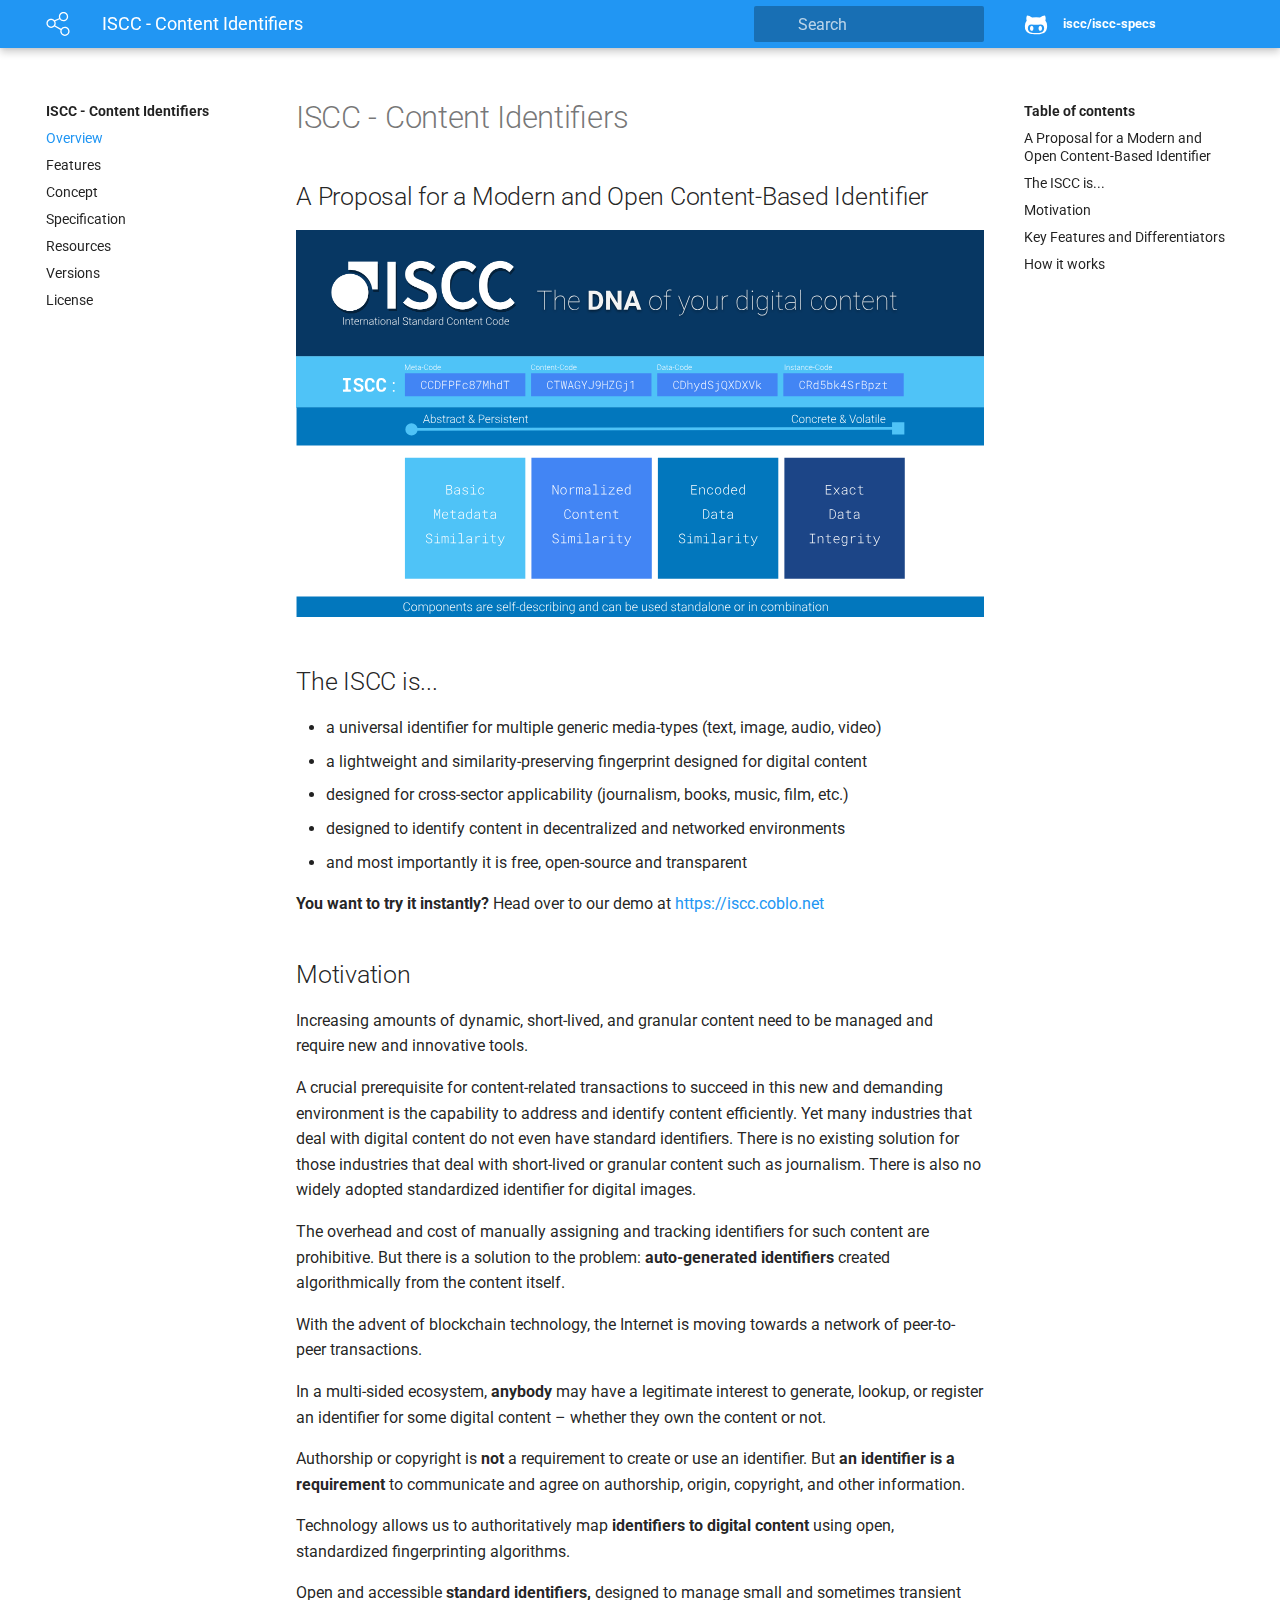
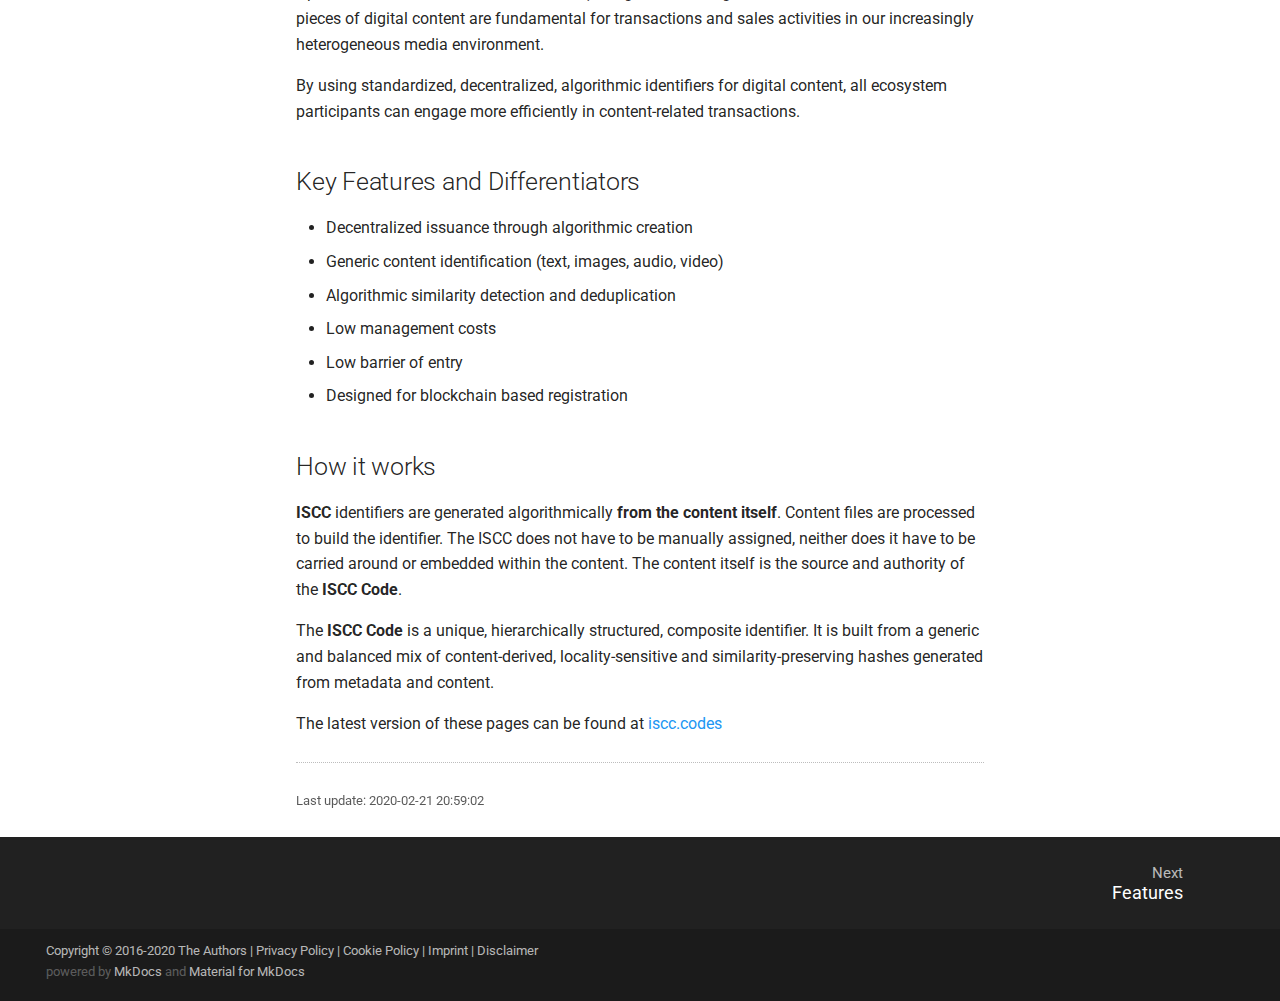
==== commit 5128f606: "Deployed 8bfcb6a with MkDocs version: 1.1.2" ====
--- a/index.html
+++ b/index.html
@@ -1,609 +1 @@
-
-
-
-
-<!doctype html>
-<html lang="en" class="no-js">
-  <head>
-    
-      <meta charset="utf-8">
-      <meta name="viewport" content="width=device-width,initial-scale=1">
-      <meta http-equiv="x-ua-compatible" content="ie=edge">
-      
-        <meta name="description" content="The intelligent digital media identifier.">
-      
-      
-        <link rel="canonical" href="http://iscc.codes/">
-      
-      
-        <meta name="author" content="Titusz Pan">
-      
-      
-        <meta name="lang:clipboard.copy" content="Copy to clipboard">
-      
-        <meta name="lang:clipboard.copied" content="Copied to clipboard">
-      
-        <meta name="lang:search.language" content="en">
-      
-        <meta name="lang:search.pipeline.stopwords" content="True">
-      
-        <meta name="lang:search.pipeline.trimmer" content="True">
-      
-        <meta name="lang:search.result.none" content="No matching documents">
-      
-        <meta name="lang:search.result.one" content="1 matching document">
-      
-        <meta name="lang:search.result.other" content="# matching documents">
-      
-        <meta name="lang:search.tokenizer" content="[\s\-]+">
-      
-      <link rel="shortcut icon" href="images/favicon.png">
-      <meta name="generator" content="mkdocs-1.0.4, mkdocs-material-4.6.3">
-    
-    
-      
-        <title>ISCC - Content Identifiers</title>
-      
-    
-    
-      <link rel="stylesheet" href="assets/stylesheets/application.adb8469c.css">
-      
-        <link rel="stylesheet" href="assets/stylesheets/application-palette.a8b3c06d.css">
-      
-      
-        
-        
-        <meta name="theme-color" content="#2196f3">
-      
-    
-    
-      <script src="assets/javascripts/modernizr.86422ebf.js"></script>
-    
-    
-      
-        <link href="https://fonts.gstatic.com" rel="preconnect" crossorigin>
-        <link rel="stylesheet" href="https://fonts.googleapis.com/css?family=Roboto:300,400,400i,700%7CRoboto+Mono&display=fallback">
-        <style>body,input{font-family:"Roboto","Helvetica Neue",Helvetica,Arial,sans-serif}code,kbd,pre{font-family:"Roboto Mono","Courier New",Courier,monospace}</style>
-      
-    
-    <link rel="stylesheet" href="assets/fonts/material-icons.css">
-    
-    
-      <link rel="stylesheet" href="stylesheets/custom.css">
-    
-    
-      
-    
-    
-  </head>
-  
-    
-    
-    <body dir="ltr" data-md-color-primary="blue" data-md-color-accent="pink">
-  
-    <svg class="md-svg">
-      <defs>
-        
-        
-          <svg xmlns="http://www.w3.org/2000/svg" width="416" height="448" viewBox="0 0 416 448" id="__github"><path fill="currentColor" d="M160 304q0 10-3.125 20.5t-10.75 19T128 352t-18.125-8.5-10.75-19T96 304t3.125-20.5 10.75-19T128 256t18.125 8.5 10.75 19T160 304zm160 0q0 10-3.125 20.5t-10.75 19T288 352t-18.125-8.5-10.75-19T256 304t3.125-20.5 10.75-19T288 256t18.125 8.5 10.75 19T320 304zm40 0q0-30-17.25-51T296 232q-10.25 0-48.75 5.25Q229.5 240 208 240t-39.25-2.75Q130.75 232 120 232q-29.5 0-46.75 21T56 304q0 22 8 38.375t20.25 25.75 30.5 15 35 7.375 37.25 1.75h42q20.5 0 37.25-1.75t35-7.375 30.5-15 20.25-25.75T360 304zm56-44q0 51.75-15.25 82.75-9.5 19.25-26.375 33.25t-35.25 21.5-42.5 11.875-42.875 5.5T212 416q-19.5 0-35.5-.75t-36.875-3.125-38.125-7.5-34.25-12.875T37 371.5t-21.5-28.75Q0 312 0 260q0-59.25 34-99-6.75-20.5-6.75-42.5 0-29 12.75-54.5 27 0 47.5 9.875t47.25 30.875Q171.5 96 212 96q37 0 70 8 26.25-20.5 46.75-30.25T376 64q12.75 25.5 12.75 54.5 0 21.75-6.75 42 34 40 34 99.5z"/></svg>
-        
-      </defs>
-    </svg>
-    <input class="md-toggle" data-md-toggle="drawer" type="checkbox" id="__drawer" autocomplete="off">
-    <input class="md-toggle" data-md-toggle="search" type="checkbox" id="__search" autocomplete="off">
-    <label class="md-overlay" data-md-component="overlay" for="__drawer"></label>
-    
-      <a href="#iscc-content-identifiers" tabindex="0" class="md-skip">
-        Skip to content
-      </a>
-    
-    
-      <header class="md-header" data-md-component="header">
-  <nav class="md-header-nav md-grid">
-    <div class="md-flex">
-      <div class="md-flex__cell md-flex__cell--shrink">
-        <a href="http://iscc.codes" title="ISCC - Content Identifiers" aria-label="ISCC - Content Identifiers" class="md-header-nav__button md-logo">
-          
-            <img alt="logo" src="images/logo-white.svg" width="24" height="24">
-          
-        </a>
-      </div>
-      <div class="md-flex__cell md-flex__cell--shrink">
-        <label class="md-icon md-icon--menu md-header-nav__button" for="__drawer"></label>
-      </div>
-      <div class="md-flex__cell md-flex__cell--stretch">
-        <div class="md-flex__ellipsis md-header-nav__title" data-md-component="title">
-          
-            <span class="md-header-nav__topic">
-              ISCC - Content Identifiers
-            </span>
-            <span class="md-header-nav__topic">
-              
-                ISCC - Content Identifiers
-              
-            </span>
-          
-        </div>
-      </div>
-      <div class="md-flex__cell md-flex__cell--shrink">
-        
-          <label class="md-icon md-icon--search md-header-nav__button" for="__search"></label>
-          
-<div class="md-search" data-md-component="search" role="dialog">
-  <label class="md-search__overlay" for="__search"></label>
-  <div class="md-search__inner" role="search">
-    <form class="md-search__form" name="search">
-      <input type="text" class="md-search__input" aria-label="search" name="query" placeholder="Search" autocapitalize="off" autocorrect="off" autocomplete="off" spellcheck="false" data-md-component="query" data-md-state="active">
-      <label class="md-icon md-search__icon" for="__search"></label>
-      <button type="reset" class="md-icon md-search__icon" data-md-component="reset" tabindex="-1">
-        &#xE5CD;
-      </button>
-    </form>
-    <div class="md-search__output">
-      <div class="md-search__scrollwrap" data-md-scrollfix>
-        <div class="md-search-result" data-md-component="result">
-          <div class="md-search-result__meta">
-            Type to start searching
-          </div>
-          <ol class="md-search-result__list"></ol>
-        </div>
-      </div>
-    </div>
-  </div>
-</div>
-        
-      </div>
-      
-        <div class="md-flex__cell md-flex__cell--shrink">
-          <div class="md-header-nav__source">
-            
-
-
-  
-
-<a href="https://github.com/iscc/iscc-specs/" title="Go to repository" class="md-source" data-md-source="github">
-  
-    <div class="md-source__icon">
-      <svg viewBox="0 0 24 24" width="24" height="24">
-        <use xlink:href="#__github" width="24" height="24"></use>
-      </svg>
-    </div>
-  
-  <div class="md-source__repository">
-    iscc/iscc-specs
-  </div>
-</a>
-          </div>
-        </div>
-      
-    </div>
-  </nav>
-</header>
-    
-    <div class="md-container">
-      
-        
-      
-      
-      <main class="md-main" role="main">
-        <div class="md-main__inner md-grid" data-md-component="container">
-          
-            
-              <div class="md-sidebar md-sidebar--primary" data-md-component="navigation">
-                <div class="md-sidebar__scrollwrap">
-                  <div class="md-sidebar__inner">
-                    <nav class="md-nav md-nav--primary" data-md-level="0">
-  <label class="md-nav__title md-nav__title--site" for="__drawer">
-    <a href="http://iscc.codes" title="ISCC - Content Identifiers" class="md-nav__button md-logo">
-      
-        <img alt="logo" src="images/logo-white.svg" width="48" height="48">
-      
-    </a>
-    ISCC - Content Identifiers
-  </label>
-  
-    <div class="md-nav__source">
-      
-
-
-  
-
-<a href="https://github.com/iscc/iscc-specs/" title="Go to repository" class="md-source" data-md-source="github">
-  
-    <div class="md-source__icon">
-      <svg viewBox="0 0 24 24" width="24" height="24">
-        <use xlink:href="#__github" width="24" height="24"></use>
-      </svg>
-    </div>
-  
-  <div class="md-source__repository">
-    iscc/iscc-specs
-  </div>
-</a>
-    </div>
-  
-  <ul class="md-nav__list" data-md-scrollfix>
-    
-      
-      
-      
-
-  
-
-
-  <li class="md-nav__item md-nav__item--active">
-    
-    <input class="md-toggle md-nav__toggle" data-md-toggle="toc" type="checkbox" id="__toc">
-    
-      
-    
-    
-      <label class="md-nav__link md-nav__link--active" for="__toc">
-        Overview
-      </label>
-    
-    <a href="." title="Overview" class="md-nav__link md-nav__link--active">
-      Overview
-    </a>
-    
-      
-<nav class="md-nav md-nav--secondary">
-  
-  
-    
-  
-  
-    <label class="md-nav__title" for="__toc">Table of contents</label>
-    <ul class="md-nav__list" data-md-scrollfix>
-      
-        <li class="md-nav__item">
-  <a href="#a-proposal-for-a-modern-and-open-content-based-identifier" class="md-nav__link">
-    A Proposal for a Modern and Open Content-Based Identifier
-  </a>
-  
-</li>
-      
-        <li class="md-nav__item">
-  <a href="#the-iscc-is" class="md-nav__link">
-    The ISCC is...
-  </a>
-  
-</li>
-      
-        <li class="md-nav__item">
-  <a href="#motivation" class="md-nav__link">
-    Motivation
-  </a>
-  
-</li>
-      
-        <li class="md-nav__item">
-  <a href="#key-features-and-differentiators" class="md-nav__link">
-    Key Features and Differentiators
-  </a>
-  
-</li>
-      
-        <li class="md-nav__item">
-  <a href="#how-it-works" class="md-nav__link">
-    How it works
-  </a>
-  
-</li>
-      
-      
-      
-      
-      
-    </ul>
-  
-</nav>
-    
-  </li>
-
-    
-      
-      
-      
-
-
-  <li class="md-nav__item">
-    <a href="features/" title="Features" class="md-nav__link">
-      Features
-    </a>
-  </li>
-
-    
-      
-      
-      
-
-
-  <li class="md-nav__item">
-    <a href="concept/" title="Concept" class="md-nav__link">
-      Concept
-    </a>
-  </li>
-
-    
-      
-      
-      
-
-
-  <li class="md-nav__item">
-    <a href="specification/" title="Specification" class="md-nav__link">
-      Specification
-    </a>
-  </li>
-
-    
-      
-      
-      
-
-
-  <li class="md-nav__item">
-    <a href="resources/" title="Resources" class="md-nav__link">
-      Resources
-    </a>
-  </li>
-
-    
-      
-      
-      
-
-
-  <li class="md-nav__item md-nav__item--nested">
-    
-      <input class="md-toggle md-nav__toggle" data-md-toggle="nav-6" type="checkbox" id="nav-6">
-    
-    <label class="md-nav__link" for="nav-6">
-      Versions
-    </label>
-    <nav class="md-nav" data-md-component="collapsible" data-md-level="1">
-      <label class="md-nav__title" for="nav-6">
-        Versions
-      </label>
-      <ul class="md-nav__list" data-md-scrollfix>
-        
-        
-          
-          
-          
-
-
-  <li class="md-nav__item">
-    <a href="specification/" title="Version 1.x" class="md-nav__link">
-      Version 1.x
-    </a>
-  </li>
-
-        
-          
-          
-          
-
-
-  <li class="md-nav__item">
-    <a href="https://github.com/iscc/iscc-specs/blob/version-1.0/docs/specification.md" title="Version 1.0" class="md-nav__link">
-      Version 1.0
-    </a>
-  </li>
-
-        
-      </ul>
-    </nav>
-  </li>
-
-    
-      
-      
-      
-
-
-  <li class="md-nav__item">
-    <a href="license/" title="License" class="md-nav__link">
-      License
-    </a>
-  </li>
-
-    
-  </ul>
-</nav>
-                  </div>
-                </div>
-              </div>
-            
-            
-              <div class="md-sidebar md-sidebar--secondary" data-md-component="toc">
-                <div class="md-sidebar__scrollwrap">
-                  <div class="md-sidebar__inner">
-                    
-<nav class="md-nav md-nav--secondary">
-  
-  
-    
-  
-  
-    <label class="md-nav__title" for="__toc">Table of contents</label>
-    <ul class="md-nav__list" data-md-scrollfix>
-      
-        <li class="md-nav__item">
-  <a href="#a-proposal-for-a-modern-and-open-content-based-identifier" class="md-nav__link">
-    A Proposal for a Modern and Open Content-Based Identifier
-  </a>
-  
-</li>
-      
-        <li class="md-nav__item">
-  <a href="#the-iscc-is" class="md-nav__link">
-    The ISCC is...
-  </a>
-  
-</li>
-      
-        <li class="md-nav__item">
-  <a href="#motivation" class="md-nav__link">
-    Motivation
-  </a>
-  
-</li>
-      
-        <li class="md-nav__item">
-  <a href="#key-features-and-differentiators" class="md-nav__link">
-    Key Features and Differentiators
-  </a>
-  
-</li>
-      
-        <li class="md-nav__item">
-  <a href="#how-it-works" class="md-nav__link">
-    How it works
-  </a>
-  
-</li>
-      
-      
-      
-      
-      
-    </ul>
-  
-</nav>
-                  </div>
-                </div>
-              </div>
-            
-          
-          <div class="md-content">
-            <article class="md-content__inner md-typeset">
-              
-                
-                  <a href="https://github.com/iscc/iscc-specs/edit/master/docs/index.md" title="Edit this page" class="md-icon md-content__icon">&#xE3C9;</a>
-                
-                
-                <h1 id="iscc-content-identifiers">ISCC - Content Identifiers<a class="headerlink" href="#iscc-content-identifiers" title="Permanent link">#</a></h1>
-<h2 id="a-proposal-for-a-modern-and-open-content-based-identifier">A Proposal for a Modern and Open Content-Based Identifier<a class="headerlink" href="#a-proposal-for-a-modern-and-open-content-based-identifier" title="Permanent link">#</a></h2>
-<p><img alt="iscc-sample" src="images/iscc-algo-design2.svg" /></p>
-<h2 id="the-iscc-is">The ISCC is...<a class="headerlink" href="#the-iscc-is" title="Permanent link">#</a></h2>
-<ul>
-<li>a universal identifier for multiple generic media-types (text, image, audio, video)</li>
-<li>a lightweight and similarity-preserving fingerprint designed for digital content</li>
-<li>designed for cross-sector applicability (journalism, books, music, film, etc.)</li>
-<li>designed to identify content in decentralized and networked environments</li>
-<li>and most importantly it is free, open-source and transparent</li>
-</ul>
-<p><strong>You want to try it instantly?</strong> Head over to our demo at <a href="https://iscc.coblo.net">https://iscc.coblo.net</a></p>
-<h2 id="motivation">Motivation<a class="headerlink" href="#motivation" title="Permanent link">#</a></h2>
-<p>Increasing amounts of dynamic, short-lived, and granular content need to be managed and require new and innovative tools.</p>
-<p>A crucial prerequisite for content-related transactions to succeed in this new and demanding environment is the capability to address and identify content efficiently. Yet many industries that deal with digital content do not even have standard identifiers. There is no existing solution for those industries that deal with short-lived or granular content such as journalism. There is also no widely adopted standardized identifier for digital images.</p>
-<p>The overhead and cost of manually assigning and tracking identifiers for such content are prohibitive. But there is a solution to the problem: <strong>auto-generated identifiers</strong> created algorithmically from the content itself.</p>
-<p>With the advent of blockchain technology, the Internet is moving towards a network of peer-to-peer transactions.</p>
-<p>In a multi-sided ecosystem, <strong>anybody</strong> may have a legitimate interest to generate, lookup, or register an identifier for some digital content – whether they own the content or not.</p>
-<p>Authorship or copyright is <strong>not</strong> a requirement to create or use an identifier. But <strong>an identifier is a requirement</strong> to communicate and agree on authorship, origin, copyright, and other information.</p>
-<p>Technology allows us to authoritatively map <strong>identifiers to digital content</strong> using open, standardized fingerprinting algorithms.</p>
-<p>Open and accessible <strong>standard identifiers,</strong> designed to manage small and sometimes transient pieces of digital content are fundamental for transactions and sales activities in our increasingly heterogeneous media environment.</p>
-<p>By using standardized, decentralized, algorithmic identifiers for digital content, all ecosystem participants can engage more efficiently in content-related transactions.</p>
-<h2 id="key-features-and-differentiators">Key Features and Differentiators<a class="headerlink" href="#key-features-and-differentiators" title="Permanent link">#</a></h2>
-<ul>
-<li>Decentralized issuance through algorithmic creation</li>
-<li>Generic content identification (text, images, audio, video)</li>
-<li>Algorithmic similarity detection and deduplication</li>
-<li>Low management costs</li>
-<li>Low barrier of entry</li>
-<li>Designed for blockchain based registration</li>
-</ul>
-<h2 id="how-it-works">How it works<a class="headerlink" href="#how-it-works" title="Permanent link">#</a></h2>
-<p><strong>ISCC</strong> identifiers are generated algorithmically <strong>from the content itself</strong>. Content files are processed to build the identifier. The ISCC does not have to be manually assigned, neither does it have to be carried around or embedded within the content. The content itself is the source and authority of the <strong>ISCC Code</strong>.</p>
-<p>The <strong>ISCC Code</strong> is a unique, hierarchically structured, composite identifier. It is built from a generic and balanced mix of content-derived, locality-sensitive and similarity-preserving hashes generated from metadata and content.</p>
-<p>The latest version of these pages can be found at <a href="http://iscc.codes">iscc.codes</a></p>
-                
-                  
-                
-                
-                  
-                  <hr>
-                  <div class="md-source-date">
-                    <small>
-                      
-                        Last update: 2020-02-21
-                      
-                    </small>
-                  </div>
-                
-              
-              
-                
-
-
-              
-            </article>
-          </div>
-        </div>
-      </main>
-      
-        
-<footer class="md-footer">
-  
-    <div class="md-footer-nav">
-      <nav class="md-footer-nav__inner md-grid">
-        
-        
-          <a href="features/" title="Features" class="md-flex md-footer-nav__link md-footer-nav__link--next" rel="next">
-            <div class="md-flex__cell md-flex__cell--stretch md-footer-nav__title">
-              <span class="md-flex__ellipsis">
-                <span class="md-footer-nav__direction">
-                  Next
-                </span>
-                Features
-              </span>
-            </div>
-            <div class="md-flex__cell md-flex__cell--shrink">
-              <i class="md-icon md-icon--arrow-forward md-footer-nav__button"></i>
-            </div>
-          </a>
-        
-      </nav>
-    </div>
-  
-  <div class="md-footer-meta md-typeset">
-    <div class="md-footer-meta__inner md-grid">
-      <div class="md-footer-copyright">
-        
-          <div class="md-footer-copyright__highlight">
-            Copyright © 2016-2019 The Authors | <a href="https://iscc.foundation/privacy">Privacy Policy</a> | <a href="https://iscc.foundation/cookies">Cookie Policy</a> | <a href="https://iscc.foundation/imprint">Imprint</a> | <a href="https://iscc.foundation/disclaimer">Disclaimer</a>
-          </div>
-        
-        powered by
-        <a href="https://www.mkdocs.org" target="_blank" rel="noopener">MkDocs</a>
-        and
-        <a href="https://squidfunk.github.io/mkdocs-material/" target="_blank" rel="noopener">
-          Material for MkDocs</a>
-      </div>
-      
-  <div class="md-footer-social">
-    <link rel="stylesheet" href="assets/fonts/font-awesome.css">
-    
-      <a href="https://iscc.codes" target="_blank" rel="noopener" title="home" class="md-footer-social__link fa fa-home"></a>
-    
-      <a href="https://github.com/iscc" target="_blank" rel="noopener" title="github" class="md-footer-social__link fa fa-github"></a>
-    
-      <a href="https://t.me/iscc_dev" target="_blank" rel="noopener" title="telegram" class="md-footer-social__link fa fa-telegram"></a>
-    
-  </div>
-
-    </div>
-  </div>
-</footer>
-      
-    </div>
-    
-      <script src="assets/javascripts/application.c33a9706.js"></script>
-      
-      <script>app.initialize({version:"1.0.4",url:{base:"."}})</script>
-      
-    
-  </body>
-</html>+<!doctype html><html lang=en class=no-js> <head><meta charset=utf-8><meta name=viewport content="width=device-width,initial-scale=1"><meta http-equiv=x-ua-compatible content="ie=edge"><meta name=description content="The intelligent digital media identifier."><link href=http://iscc.codes/ rel=canonical><meta name=author content="Titusz Pan"><meta name=lang:clipboard.copy content="Copy to clipboard"><meta name=lang:clipboard.copied content="Copied to clipboard"><meta name=lang:search.language content=en><meta name=lang:search.pipeline.stopwords content=True><meta name=lang:search.pipeline.trimmer content=True><meta name=lang:search.result.none content="No matching documents"><meta name=lang:search.result.one content="1 matching document"><meta name=lang:search.result.other content="# matching documents"><meta name=lang:search.tokenizer content=[\s\-]+><link rel="shortcut icon" href=images/favicon.png><meta name=generator content="mkdocs-1.1.2, mkdocs-material-4.6.3"><title>ISCC - Content Identifiers</title><link rel=stylesheet href=assets/stylesheets/application.adb8469c.css><link rel=stylesheet href=assets/stylesheets/application-palette.a8b3c06d.css><meta name=theme-color content=#2196f3><script src=assets/javascripts/modernizr.86422ebf.js></script><link href=https://fonts.gstatic.com rel=preconnect crossorigin><link rel=stylesheet href="https://fonts.googleapis.com/css?family=Roboto:300,400,400i,700%7CRoboto+Mono&display=fallback"><style>body,input{font-family:"Roboto","Helvetica Neue",Helvetica,Arial,sans-serif}code,kbd,pre{font-family:"Roboto Mono","Courier New",Courier,monospace}</style><link rel=stylesheet href=assets/fonts/material-icons.css><link rel=stylesheet href=stylesheets/custom.css></head> <body dir=ltr data-md-color-primary=blue data-md-color-accent=pink> <svg class=md-svg> <defs> <svg xmlns=http://www.w3.org/2000/svg width=416 height=448 viewbox="0 0 416 448" id=__github><path fill=currentColor d="M160 304q0 10-3.125 20.5t-10.75 19T128 352t-18.125-8.5-10.75-19T96 304t3.125-20.5 10.75-19T128 256t18.125 8.5 10.75 19T160 304zm160 0q0 10-3.125 20.5t-10.75 19T288 352t-18.125-8.5-10.75-19T256 304t3.125-20.5 10.75-19T288 256t18.125 8.5 10.75 19T320 304zm40 0q0-30-17.25-51T296 232q-10.25 0-48.75 5.25Q229.5 240 208 240t-39.25-2.75Q130.75 232 120 232q-29.5 0-46.75 21T56 304q0 22 8 38.375t20.25 25.75 30.5 15 35 7.375 37.25 1.75h42q20.5 0 37.25-1.75t35-7.375 30.5-15 20.25-25.75T360 304zm56-44q0 51.75-15.25 82.75-9.5 19.25-26.375 33.25t-35.25 21.5-42.5 11.875-42.875 5.5T212 416q-19.5 0-35.5-.75t-36.875-3.125-38.125-7.5-34.25-12.875T37 371.5t-21.5-28.75Q0 312 0 260q0-59.25 34-99-6.75-20.5-6.75-42.5 0-29 12.75-54.5 27 0 47.5 9.875t47.25 30.875Q171.5 96 212 96q37 0 70 8 26.25-20.5 46.75-30.25T376 64q12.75 25.5 12.75 54.5 0 21.75-6.75 42 34 40 34 99.5z"/></svg> </defs> </svg> <input class=md-toggle data-md-toggle=drawer type=checkbox id=__drawer autocomplete=off> <input class=md-toggle data-md-toggle=search type=checkbox id=__search autocomplete=off> <label class=md-overlay data-md-component=overlay for=__drawer></label> <a href=#iscc-content-identifiers tabindex=0 class=md-skip> Skip to content </a> <header class=md-header data-md-component=header> <nav class="md-header-nav md-grid"> <div class=md-flex> <div class="md-flex__cell md-flex__cell--shrink"> <a href=http://iscc.codes title="ISCC - Content Identifiers" aria-label="ISCC - Content Identifiers" class="md-header-nav__button md-logo"> <img alt=logo src=images/logo-white.svg width=24 height=24> </a> </div> <div class="md-flex__cell md-flex__cell--shrink"> <label class="md-icon md-icon--menu md-header-nav__button" for=__drawer></label> </div> <div class="md-flex__cell md-flex__cell--stretch"> <div class="md-flex__ellipsis md-header-nav__title" data-md-component=title> <span class=md-header-nav__topic> ISCC - Content Identifiers </span> <span class=md-header-nav__topic> ISCC - Content Identifiers </span> </div> </div> <div class="md-flex__cell md-flex__cell--shrink"> <label class="md-icon md-icon--search md-header-nav__button" for=__search></label> <div class=md-search data-md-component=search role=dialog> <label class=md-search__overlay for=__search></label> <div class=md-search__inner role=search> <form class=md-search__form name=search> <input type=text class=md-search__input aria-label=search name=query placeholder=Search autocapitalize=off autocorrect=off autocomplete=off spellcheck=false data-md-component=query data-md-state=active> <label class="md-icon md-search__icon" for=__search></label> <button type=reset class="md-icon md-search__icon" data-md-component=reset tabindex=-1> &#xE5CD; </button> </form> <div class=md-search__output> <div class=md-search__scrollwrap data-md-scrollfix> <div class=md-search-result data-md-component=result> <div class=md-search-result__meta> Type to start searching </div> <ol class=md-search-result__list></ol> </div> </div> </div> </div> </div> </div> <div class="md-flex__cell md-flex__cell--shrink"> <div class=md-header-nav__source> <a href=https://github.com/iscc/iscc-specs/ title="Go to repository" class=md-source data-md-source=github> <div class=md-source__icon> <svg viewbox="0 0 24 24" width=24 height=24> <use xlink:href=#__github width=24 height=24></use> </svg> </div> <div class=md-source__repository> iscc/iscc-specs </div> </a> </div> </div> </div> </nav> </header> <div class=md-container> <main class=md-main role=main> <div class="md-main__inner md-grid" data-md-component=container> <div class="md-sidebar md-sidebar--primary" data-md-component=navigation> <div class=md-sidebar__scrollwrap> <div class=md-sidebar__inner> <nav class="md-nav md-nav--primary" data-md-level=0> <label class="md-nav__title md-nav__title--site" for=__drawer> <a href=http://iscc.codes title="ISCC - Content Identifiers" class="md-nav__button md-logo"> <img alt=logo src=images/logo-white.svg width=48 height=48> </a> ISCC - Content Identifiers </label> <div class=md-nav__source> <a href=https://github.com/iscc/iscc-specs/ title="Go to repository" class=md-source data-md-source=github> <div class=md-source__icon> <svg viewbox="0 0 24 24" width=24 height=24> <use xlink:href=#__github width=24 height=24></use> </svg> </div> <div class=md-source__repository> iscc/iscc-specs </div> </a> </div> <ul class=md-nav__list data-md-scrollfix> <li class="md-nav__item md-nav__item--active"> <input class="md-toggle md-nav__toggle" data-md-toggle=toc type=checkbox id=__toc> <label class="md-nav__link md-nav__link--active" for=__toc> Overview </label> <a href=. title=Overview class="md-nav__link md-nav__link--active"> Overview </a> <nav class="md-nav md-nav--secondary"> <label class=md-nav__title for=__toc>Table of contents</label> <ul class=md-nav__list data-md-scrollfix> <li class=md-nav__item> <a href=#a-proposal-for-a-modern-and-open-content-based-identifier class=md-nav__link> A Proposal for a Modern and Open Content-Based Identifier </a> </li> <li class=md-nav__item> <a href=#the-iscc-is class=md-nav__link> The ISCC is... </a> </li> <li class=md-nav__item> <a href=#motivation class=md-nav__link> Motivation </a> </li> <li class=md-nav__item> <a href=#key-features-and-differentiators class=md-nav__link> Key Features and Differentiators </a> </li> <li class=md-nav__item> <a href=#how-it-works class=md-nav__link> How it works </a> </li> </ul> </nav> </li> <li class=md-nav__item> <a href=features/ title=Features class=md-nav__link> Features </a> </li> <li class=md-nav__item> <a href=concept/ title=Concept class=md-nav__link> Concept </a> </li> <li class=md-nav__item> <a href=specification/ title=Specification class=md-nav__link> Specification </a> </li> <li class=md-nav__item> <a href=resources/ title=Resources class=md-nav__link> Resources </a> </li> <li class="md-nav__item md-nav__item--nested"> <input class="md-toggle md-nav__toggle" data-md-toggle=nav-6 type=checkbox id=nav-6> <label class=md-nav__link for=nav-6> Versions </label> <nav class=md-nav data-md-component=collapsible data-md-level=1> <label class=md-nav__title for=nav-6> Versions </label> <ul class=md-nav__list data-md-scrollfix> <li class=md-nav__item> <a href=specification/ title="Version 1.x" class=md-nav__link> Version 1.x </a> </li> <li class=md-nav__item> <a href=https://github.com/iscc/iscc-specs/blob/version-1.0/docs/specification.md title="Version 1.0" class=md-nav__link> Version 1.0 </a> </li> </ul> </nav> </li> <li class=md-nav__item> <a href=license/ title=License class=md-nav__link> License </a> </li> </ul> </nav> </div> </div> </div> <div class="md-sidebar md-sidebar--secondary" data-md-component=toc> <div class=md-sidebar__scrollwrap> <div class=md-sidebar__inner> <nav class="md-nav md-nav--secondary"> <label class=md-nav__title for=__toc>Table of contents</label> <ul class=md-nav__list data-md-scrollfix> <li class=md-nav__item> <a href=#a-proposal-for-a-modern-and-open-content-based-identifier class=md-nav__link> A Proposal for a Modern and Open Content-Based Identifier </a> </li> <li class=md-nav__item> <a href=#the-iscc-is class=md-nav__link> The ISCC is... </a> </li> <li class=md-nav__item> <a href=#motivation class=md-nav__link> Motivation </a> </li> <li class=md-nav__item> <a href=#key-features-and-differentiators class=md-nav__link> Key Features and Differentiators </a> </li> <li class=md-nav__item> <a href=#how-it-works class=md-nav__link> How it works </a> </li> </ul> </nav> </div> </div> </div> <div class=md-content> <article class="md-content__inner md-typeset"> <a href=https://github.com/iscc/iscc-specs/edit/master/docs/index.md title="Edit this page" class="md-icon md-content__icon">&#xE3C9;</a> <h1 id=iscc-content-identifiers>ISCC - Content Identifiers<a class=headerlink href=#iscc-content-identifiers title="Permanent link">#</a></h1> <h2 id=a-proposal-for-a-modern-and-open-content-based-identifier>A Proposal for a Modern and Open Content-Based Identifier<a class=headerlink href=#a-proposal-for-a-modern-and-open-content-based-identifier title="Permanent link">#</a></h2> <p><img alt=iscc-sample src=images/iscc-algo-design2.svg></p> <h2 id=the-iscc-is>The ISCC is...<a class=headerlink href=#the-iscc-is title="Permanent link">#</a></h2> <ul> <li>a universal identifier for multiple generic media-types (text, image, audio, video)</li> <li>a lightweight and similarity-preserving fingerprint designed for digital content</li> <li>designed for cross-sector applicability (journalism, books, music, film, etc.)</li> <li>designed to identify content in decentralized and networked environments</li> <li>and most importantly it is free, open-source and transparent</li> </ul> <p><strong>You want to try it instantly?</strong> Head over to our demo at <a href=https://iscc.coblo.net>https://iscc.coblo.net</a></p> <h2 id=motivation>Motivation<a class=headerlink href=#motivation title="Permanent link">#</a></h2> <p>Increasing amounts of dynamic, short-lived, and granular content need to be managed and require new and innovative tools.</p> <p>A crucial prerequisite for content-related transactions to succeed in this new and demanding environment is the capability to address and identify content efficiently. Yet many industries that deal with digital content do not even have standard identifiers. There is no existing solution for those industries that deal with short-lived or granular content such as journalism. There is also no widely adopted standardized identifier for digital images.</p> <p>The overhead and cost of manually assigning and tracking identifiers for such content are prohibitive. But there is a solution to the problem: <strong>auto-generated identifiers</strong> created algorithmically from the content itself.</p> <p>With the advent of blockchain technology, the Internet is moving towards a network of peer-to-peer transactions.</p> <p>In a multi-sided ecosystem, <strong>anybody</strong> may have a legitimate interest to generate, lookup, or register an identifier for some digital content – whether they own the content or not.</p> <p>Authorship or copyright is <strong>not</strong> a requirement to create or use an identifier. But <strong>an identifier is a requirement</strong> to communicate and agree on authorship, origin, copyright, and other information.</p> <p>Technology allows us to authoritatively map <strong>identifiers to digital content</strong> using open, standardized fingerprinting algorithms.</p> <p>Open and accessible <strong>standard identifiers,</strong> designed to manage small and sometimes transient pieces of digital content are fundamental for transactions and sales activities in our increasingly heterogeneous media environment.</p> <p>By using standardized, decentralized, algorithmic identifiers for digital content, all ecosystem participants can engage more efficiently in content-related transactions.</p> <h2 id=key-features-and-differentiators>Key Features and Differentiators<a class=headerlink href=#key-features-and-differentiators title="Permanent link">#</a></h2> <ul> <li>Decentralized issuance through algorithmic creation</li> <li>Generic content identification (text, images, audio, video)</li> <li>Algorithmic similarity detection and deduplication</li> <li>Low management costs</li> <li>Low barrier of entry</li> <li>Designed for blockchain based registration</li> </ul> <h2 id=how-it-works>How it works<a class=headerlink href=#how-it-works title="Permanent link">#</a></h2> <p><strong>ISCC</strong> identifiers are generated algorithmically <strong>from the content itself</strong>. Content files are processed to build the identifier. The ISCC does not have to be manually assigned, neither does it have to be carried around or embedded within the content. The content itself is the source and authority of the <strong>ISCC Code</strong>.</p> <p>The <strong>ISCC Code</strong> is a unique, hierarchically structured, composite identifier. It is built from a generic and balanced mix of content-derived, locality-sensitive and similarity-preserving hashes generated from metadata and content.</p> <p>The latest version of these pages can be found at <a href=http://iscc.codes>iscc.codes</a></p> <hr> <div class=md-source-date> <small> Last update: <span class="git-revision-date-localized-plugin git-revision-date-localized-plugin-iso_datetime">2020-02-21 20:59:02</span> </small> </div> </article> </div> </div> </main> <footer class=md-footer> <div class=md-footer-nav> <nav class="md-footer-nav__inner md-grid"> <a href=features/ title=Features class="md-flex md-footer-nav__link md-footer-nav__link--next" rel=next> <div class="md-flex__cell md-flex__cell--stretch md-footer-nav__title"> <span class=md-flex__ellipsis> <span class=md-footer-nav__direction> Next </span> Features </span> </div> <div class="md-flex__cell md-flex__cell--shrink"> <i class="md-icon md-icon--arrow-forward md-footer-nav__button"></i> </div> </a> </nav> </div> <div class="md-footer-meta md-typeset"> <div class="md-footer-meta__inner md-grid"> <div class=md-footer-copyright> <div class=md-footer-copyright__highlight> Copyright © 2016-2020 The Authors | <a href=https://iscc.foundation/privacy>Privacy Policy</a> | <a href=https://iscc.foundation/cookies>Cookie Policy</a> | <a href=https://iscc.foundation/imprint>Imprint</a> | <a href=https://iscc.foundation/disclaimer>Disclaimer</a> </div> powered by <a href=https://www.mkdocs.org target=_blank rel=noopener>MkDocs</a> and <a href=https://squidfunk.github.io/mkdocs-material/ target=_blank rel=noopener> Material for MkDocs</a> </div> <div class=md-footer-social> <link rel=stylesheet href=assets/fonts/font-awesome.css> <a href=https://iscc.codes target=_blank rel=noopener title=home class="md-footer-social__link fa fa-home"></a> <a href=https://github.com/iscc target=_blank rel=noopener title=github class="md-footer-social__link fa fa-github"></a> <a href=https://t.me/iscc_dev target=_blank rel=noopener title=telegram class="md-footer-social__link fa fa-telegram"></a> </div> </div> </div> </footer> </div> <script src=assets/javascripts/application.c33a9706.js></script> <script>app.initialize({version:"1.1.2",url:{base:"."}})</script> </body> </html>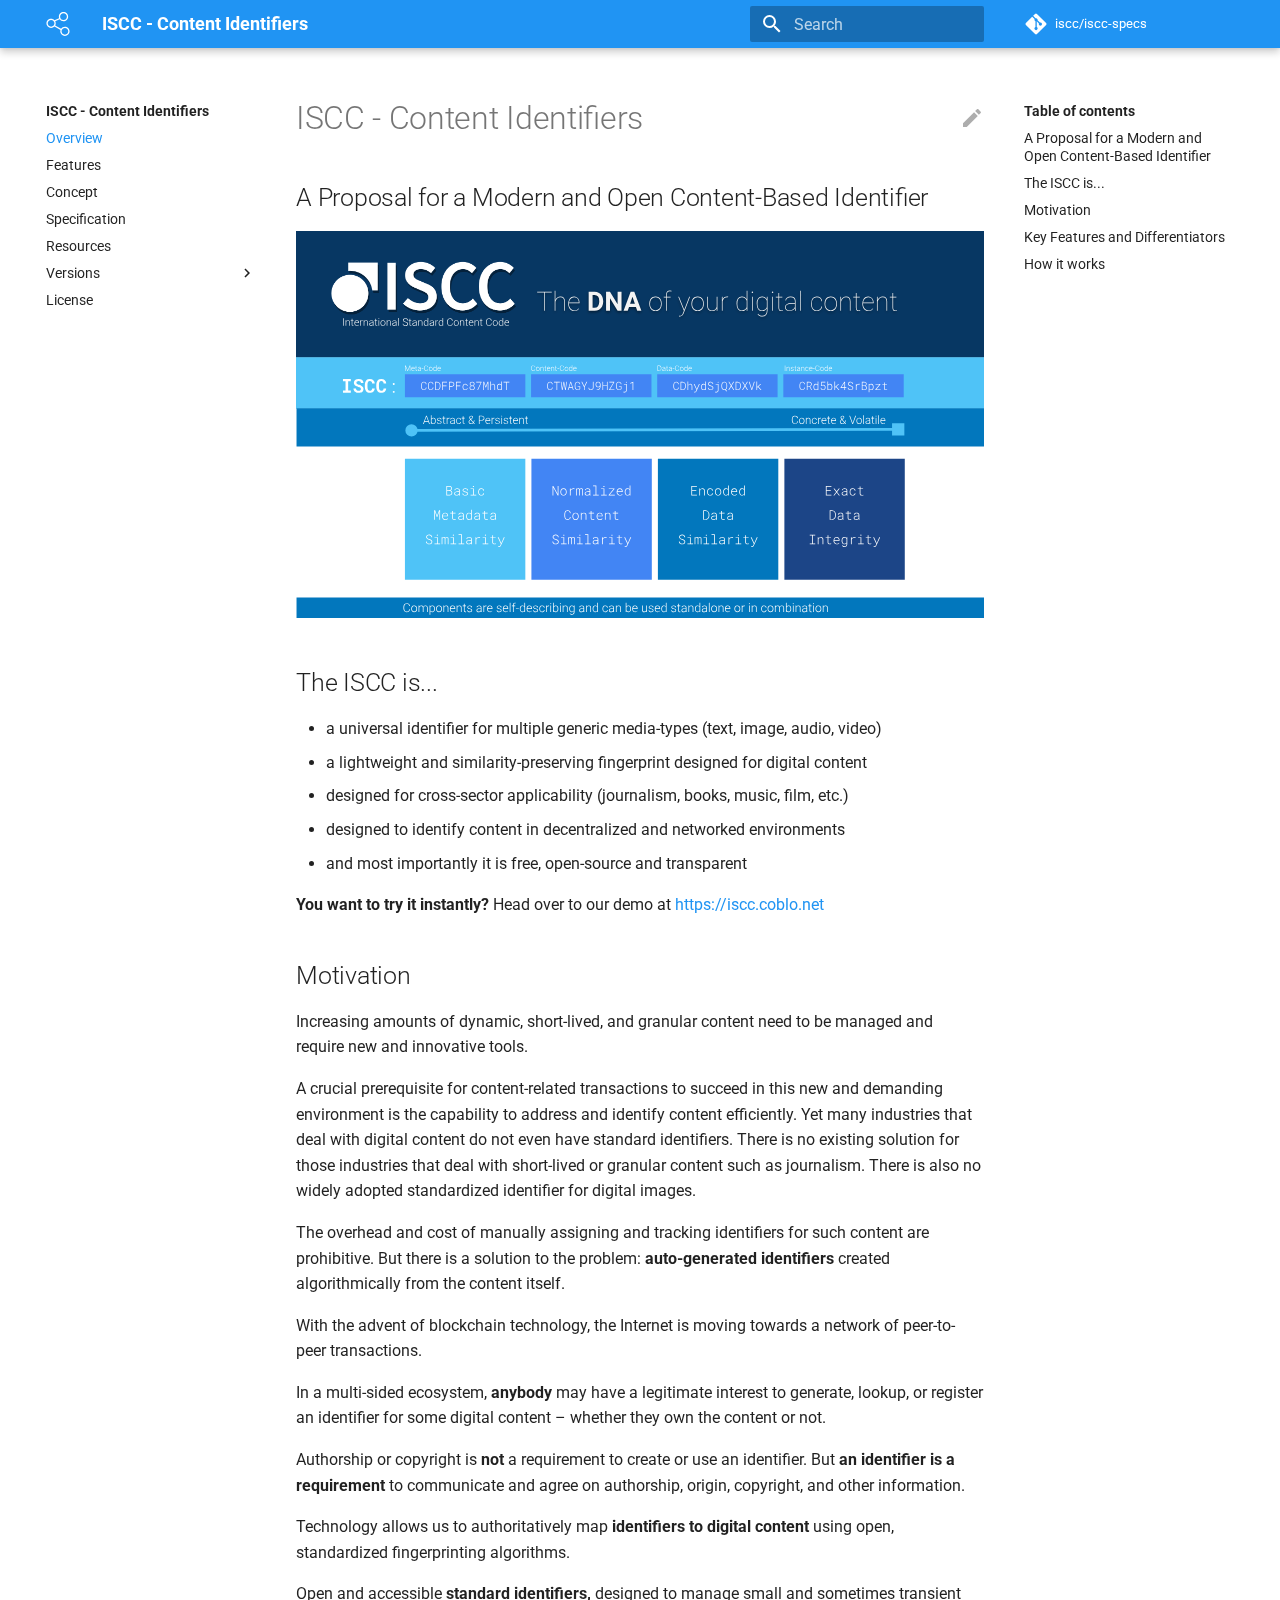
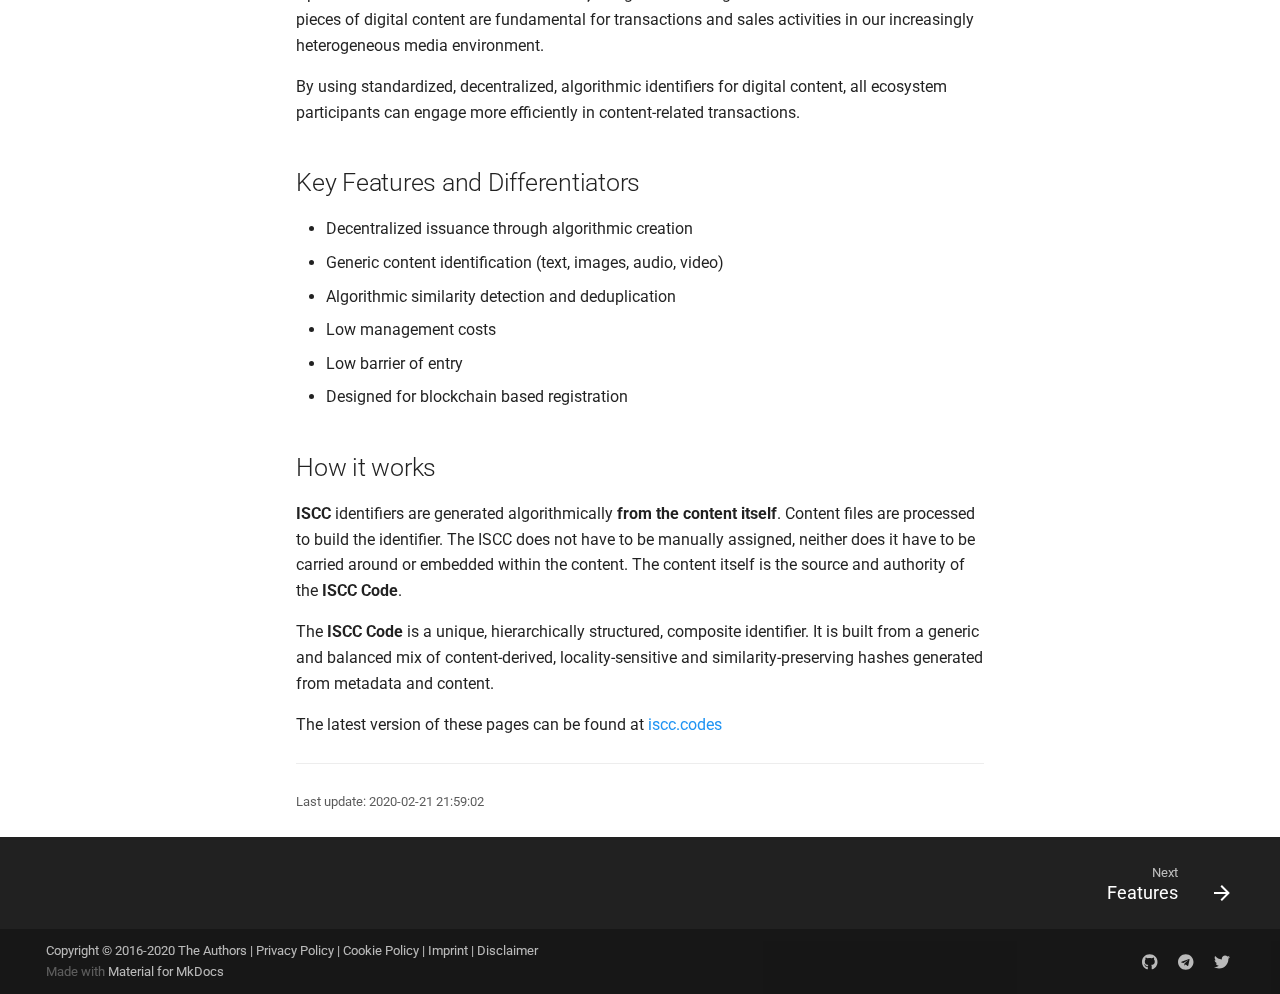
==== commit 56c08279: "Deployed 1602fa8 with MkDocs version: 1.2.3" ====
--- a/index.html
+++ b/index.html
@@ -1 +1 @@
-<!doctype html><html lang=en class=no-js> <head><meta charset=utf-8><meta name=viewport content="width=device-width,initial-scale=1"><meta http-equiv=x-ua-compatible content="ie=edge"><meta name=description content="The intelligent digital media identifier."><link href=http://iscc.codes/ rel=canonical><meta name=author content="Titusz Pan"><meta name=lang:clipboard.copy content="Copy to clipboard"><meta name=lang:clipboard.copied content="Copied to clipboard"><meta name=lang:search.language content=en><meta name=lang:search.pipeline.stopwords content=True><meta name=lang:search.pipeline.trimmer content=True><meta name=lang:search.result.none content="No matching documents"><meta name=lang:search.result.one content="1 matching document"><meta name=lang:search.result.other content="# matching documents"><meta name=lang:search.tokenizer content=[\s\-]+><link rel="shortcut icon" href=images/favicon.png><meta name=generator content="mkdocs-1.1.2, mkdocs-material-4.6.3"><title>ISCC - Content Identifiers</title><link rel=stylesheet href=assets/stylesheets/application.adb8469c.css><link rel=stylesheet href=assets/stylesheets/application-palette.a8b3c06d.css><meta name=theme-color content=#2196f3><script src=assets/javascripts/modernizr.86422ebf.js></script><link href=https://fonts.gstatic.com rel=preconnect crossorigin><link rel=stylesheet href="https://fonts.googleapis.com/css?family=Roboto:300,400,400i,700%7CRoboto+Mono&display=fallback"><style>body,input{font-family:"Roboto","Helvetica Neue",Helvetica,Arial,sans-serif}code,kbd,pre{font-family:"Roboto Mono","Courier New",Courier,monospace}</style><link rel=stylesheet href=assets/fonts/material-icons.css><link rel=stylesheet href=stylesheets/custom.css></head> <body dir=ltr data-md-color-primary=blue data-md-color-accent=pink> <svg class=md-svg> <defs> <svg xmlns=http://www.w3.org/2000/svg width=416 height=448 viewbox="0 0 416 448" id=__github><path fill=currentColor d="M160 304q0 10-3.125 20.5t-10.75 19T128 352t-18.125-8.5-10.75-19T96 304t3.125-20.5 10.75-19T128 256t18.125 8.5 10.75 19T160 304zm160 0q0 10-3.125 20.5t-10.75 19T288 352t-18.125-8.5-10.75-19T256 304t3.125-20.5 10.75-19T288 256t18.125 8.5 10.75 19T320 304zm40 0q0-30-17.25-51T296 232q-10.25 0-48.75 5.25Q229.5 240 208 240t-39.25-2.75Q130.75 232 120 232q-29.5 0-46.75 21T56 304q0 22 8 38.375t20.25 25.75 30.5 15 35 7.375 37.25 1.75h42q20.5 0 37.25-1.75t35-7.375 30.5-15 20.25-25.75T360 304zm56-44q0 51.75-15.25 82.75-9.5 19.25-26.375 33.25t-35.25 21.5-42.5 11.875-42.875 5.5T212 416q-19.5 0-35.5-.75t-36.875-3.125-38.125-7.5-34.25-12.875T37 371.5t-21.5-28.75Q0 312 0 260q0-59.25 34-99-6.75-20.5-6.75-42.5 0-29 12.75-54.5 27 0 47.5 9.875t47.25 30.875Q171.5 96 212 96q37 0 70 8 26.25-20.5 46.75-30.25T376 64q12.75 25.5 12.75 54.5 0 21.75-6.75 42 34 40 34 99.5z"/></svg> </defs> </svg> <input class=md-toggle data-md-toggle=drawer type=checkbox id=__drawer autocomplete=off> <input class=md-toggle data-md-toggle=search type=checkbox id=__search autocomplete=off> <label class=md-overlay data-md-component=overlay for=__drawer></label> <a href=#iscc-content-identifiers tabindex=0 class=md-skip> Skip to content </a> <header class=md-header data-md-component=header> <nav class="md-header-nav md-grid"> <div class=md-flex> <div class="md-flex__cell md-flex__cell--shrink"> <a href=http://iscc.codes title="ISCC - Content Identifiers" aria-label="ISCC - Content Identifiers" class="md-header-nav__button md-logo"> <img alt=logo src=images/logo-white.svg width=24 height=24> </a> </div> <div class="md-flex__cell md-flex__cell--shrink"> <label class="md-icon md-icon--menu md-header-nav__button" for=__drawer></label> </div> <div class="md-flex__cell md-flex__cell--stretch"> <div class="md-flex__ellipsis md-header-nav__title" data-md-component=title> <span class=md-header-nav__topic> ISCC - Content Identifiers </span> <span class=md-header-nav__topic> ISCC - Content Identifiers </span> </div> </div> <div class="md-flex__cell md-flex__cell--shrink"> <label class="md-icon md-icon--search md-header-nav__button" for=__search></label> <div class=md-search data-md-component=search role=dialog> <label class=md-search__overlay for=__search></label> <div class=md-search__inner role=search> <form class=md-search__form name=search> <input type=text class=md-search__input aria-label=search name=query placeholder=Search autocapitalize=off autocorrect=off autocomplete=off spellcheck=false data-md-component=query data-md-state=active> <label class="md-icon md-search__icon" for=__search></label> <button type=reset class="md-icon md-search__icon" data-md-component=reset tabindex=-1> &#xE5CD; </button> </form> <div class=md-search__output> <div class=md-search__scrollwrap data-md-scrollfix> <div class=md-search-result data-md-component=result> <div class=md-search-result__meta> Type to start searching </div> <ol class=md-search-result__list></ol> </div> </div> </div> </div> </div> </div> <div class="md-flex__cell md-flex__cell--shrink"> <div class=md-header-nav__source> <a href=https://github.com/iscc/iscc-specs/ title="Go to repository" class=md-source data-md-source=github> <div class=md-source__icon> <svg viewbox="0 0 24 24" width=24 height=24> <use xlink:href=#__github width=24 height=24></use> </svg> </div> <div class=md-source__repository> iscc/iscc-specs </div> </a> </div> </div> </div> </nav> </header> <div class=md-container> <main class=md-main role=main> <div class="md-main__inner md-grid" data-md-component=container> <div class="md-sidebar md-sidebar--primary" data-md-component=navigation> <div class=md-sidebar__scrollwrap> <div class=md-sidebar__inner> <nav class="md-nav md-nav--primary" data-md-level=0> <label class="md-nav__title md-nav__title--site" for=__drawer> <a href=http://iscc.codes title="ISCC - Content Identifiers" class="md-nav__button md-logo"> <img alt=logo src=images/logo-white.svg width=48 height=48> </a> ISCC - Content Identifiers </label> <div class=md-nav__source> <a href=https://github.com/iscc/iscc-specs/ title="Go to repository" class=md-source data-md-source=github> <div class=md-source__icon> <svg viewbox="0 0 24 24" width=24 height=24> <use xlink:href=#__github width=24 height=24></use> </svg> </div> <div class=md-source__repository> iscc/iscc-specs </div> </a> </div> <ul class=md-nav__list data-md-scrollfix> <li class="md-nav__item md-nav__item--active"> <input class="md-toggle md-nav__toggle" data-md-toggle=toc type=checkbox id=__toc> <label class="md-nav__link md-nav__link--active" for=__toc> Overview </label> <a href=. title=Overview class="md-nav__link md-nav__link--active"> Overview </a> <nav class="md-nav md-nav--secondary"> <label class=md-nav__title for=__toc>Table of contents</label> <ul class=md-nav__list data-md-scrollfix> <li class=md-nav__item> <a href=#a-proposal-for-a-modern-and-open-content-based-identifier class=md-nav__link> A Proposal for a Modern and Open Content-Based Identifier </a> </li> <li class=md-nav__item> <a href=#the-iscc-is class=md-nav__link> The ISCC is... </a> </li> <li class=md-nav__item> <a href=#motivation class=md-nav__link> Motivation </a> </li> <li class=md-nav__item> <a href=#key-features-and-differentiators class=md-nav__link> Key Features and Differentiators </a> </li> <li class=md-nav__item> <a href=#how-it-works class=md-nav__link> How it works </a> </li> </ul> </nav> </li> <li class=md-nav__item> <a href=features/ title=Features class=md-nav__link> Features </a> </li> <li class=md-nav__item> <a href=concept/ title=Concept class=md-nav__link> Concept </a> </li> <li class=md-nav__item> <a href=specification/ title=Specification class=md-nav__link> Specification </a> </li> <li class=md-nav__item> <a href=resources/ title=Resources class=md-nav__link> Resources </a> </li> <li class="md-nav__item md-nav__item--nested"> <input class="md-toggle md-nav__toggle" data-md-toggle=nav-6 type=checkbox id=nav-6> <label class=md-nav__link for=nav-6> Versions </label> <nav class=md-nav data-md-component=collapsible data-md-level=1> <label class=md-nav__title for=nav-6> Versions </label> <ul class=md-nav__list data-md-scrollfix> <li class=md-nav__item> <a href=specification/ title="Version 1.x" class=md-nav__link> Version 1.x </a> </li> <li class=md-nav__item> <a href=https://github.com/iscc/iscc-specs/blob/version-1.0/docs/specification.md title="Version 1.0" class=md-nav__link> Version 1.0 </a> </li> </ul> </nav> </li> <li class=md-nav__item> <a href=license/ title=License class=md-nav__link> License </a> </li> </ul> </nav> </div> </div> </div> <div class="md-sidebar md-sidebar--secondary" data-md-component=toc> <div class=md-sidebar__scrollwrap> <div class=md-sidebar__inner> <nav class="md-nav md-nav--secondary"> <label class=md-nav__title for=__toc>Table of contents</label> <ul class=md-nav__list data-md-scrollfix> <li class=md-nav__item> <a href=#a-proposal-for-a-modern-and-open-content-based-identifier class=md-nav__link> A Proposal for a Modern and Open Content-Based Identifier </a> </li> <li class=md-nav__item> <a href=#the-iscc-is class=md-nav__link> The ISCC is... </a> </li> <li class=md-nav__item> <a href=#motivation class=md-nav__link> Motivation </a> </li> <li class=md-nav__item> <a href=#key-features-and-differentiators class=md-nav__link> Key Features and Differentiators </a> </li> <li class=md-nav__item> <a href=#how-it-works class=md-nav__link> How it works </a> </li> </ul> </nav> </div> </div> </div> <div class=md-content> <article class="md-content__inner md-typeset"> <a href=https://github.com/iscc/iscc-specs/edit/master/docs/index.md title="Edit this page" class="md-icon md-content__icon">&#xE3C9;</a> <h1 id=iscc-content-identifiers>ISCC - Content Identifiers<a class=headerlink href=#iscc-content-identifiers title="Permanent link">#</a></h1> <h2 id=a-proposal-for-a-modern-and-open-content-based-identifier>A Proposal for a Modern and Open Content-Based Identifier<a class=headerlink href=#a-proposal-for-a-modern-and-open-content-based-identifier title="Permanent link">#</a></h2> <p><img alt=iscc-sample src=images/iscc-algo-design2.svg></p> <h2 id=the-iscc-is>The ISCC is...<a class=headerlink href=#the-iscc-is title="Permanent link">#</a></h2> <ul> <li>a universal identifier for multiple generic media-types (text, image, audio, video)</li> <li>a lightweight and similarity-preserving fingerprint designed for digital content</li> <li>designed for cross-sector applicability (journalism, books, music, film, etc.)</li> <li>designed to identify content in decentralized and networked environments</li> <li>and most importantly it is free, open-source and transparent</li> </ul> <p><strong>You want to try it instantly?</strong> Head over to our demo at <a href=https://iscc.coblo.net>https://iscc.coblo.net</a></p> <h2 id=motivation>Motivation<a class=headerlink href=#motivation title="Permanent link">#</a></h2> <p>Increasing amounts of dynamic, short-lived, and granular content need to be managed and require new and innovative tools.</p> <p>A crucial prerequisite for content-related transactions to succeed in this new and demanding environment is the capability to address and identify content efficiently. Yet many industries that deal with digital content do not even have standard identifiers. There is no existing solution for those industries that deal with short-lived or granular content such as journalism. There is also no widely adopted standardized identifier for digital images.</p> <p>The overhead and cost of manually assigning and tracking identifiers for such content are prohibitive. But there is a solution to the problem: <strong>auto-generated identifiers</strong> created algorithmically from the content itself.</p> <p>With the advent of blockchain technology, the Internet is moving towards a network of peer-to-peer transactions.</p> <p>In a multi-sided ecosystem, <strong>anybody</strong> may have a legitimate interest to generate, lookup, or register an identifier for some digital content – whether they own the content or not.</p> <p>Authorship or copyright is <strong>not</strong> a requirement to create or use an identifier. But <strong>an identifier is a requirement</strong> to communicate and agree on authorship, origin, copyright, and other information.</p> <p>Technology allows us to authoritatively map <strong>identifiers to digital content</strong> using open, standardized fingerprinting algorithms.</p> <p>Open and accessible <strong>standard identifiers,</strong> designed to manage small and sometimes transient pieces of digital content are fundamental for transactions and sales activities in our increasingly heterogeneous media environment.</p> <p>By using standardized, decentralized, algorithmic identifiers for digital content, all ecosystem participants can engage more efficiently in content-related transactions.</p> <h2 id=key-features-and-differentiators>Key Features and Differentiators<a class=headerlink href=#key-features-and-differentiators title="Permanent link">#</a></h2> <ul> <li>Decentralized issuance through algorithmic creation</li> <li>Generic content identification (text, images, audio, video)</li> <li>Algorithmic similarity detection and deduplication</li> <li>Low management costs</li> <li>Low barrier of entry</li> <li>Designed for blockchain based registration</li> </ul> <h2 id=how-it-works>How it works<a class=headerlink href=#how-it-works title="Permanent link">#</a></h2> <p><strong>ISCC</strong> identifiers are generated algorithmically <strong>from the content itself</strong>. Content files are processed to build the identifier. The ISCC does not have to be manually assigned, neither does it have to be carried around or embedded within the content. The content itself is the source and authority of the <strong>ISCC Code</strong>.</p> <p>The <strong>ISCC Code</strong> is a unique, hierarchically structured, composite identifier. It is built from a generic and balanced mix of content-derived, locality-sensitive and similarity-preserving hashes generated from metadata and content.</p> <p>The latest version of these pages can be found at <a href=http://iscc.codes>iscc.codes</a></p> <hr> <div class=md-source-date> <small> Last update: <span class="git-revision-date-localized-plugin git-revision-date-localized-plugin-iso_datetime">2020-02-21 20:59:02</span> </small> </div> </article> </div> </div> </main> <footer class=md-footer> <div class=md-footer-nav> <nav class="md-footer-nav__inner md-grid"> <a href=features/ title=Features class="md-flex md-footer-nav__link md-footer-nav__link--next" rel=next> <div class="md-flex__cell md-flex__cell--stretch md-footer-nav__title"> <span class=md-flex__ellipsis> <span class=md-footer-nav__direction> Next </span> Features </span> </div> <div class="md-flex__cell md-flex__cell--shrink"> <i class="md-icon md-icon--arrow-forward md-footer-nav__button"></i> </div> </a> </nav> </div> <div class="md-footer-meta md-typeset"> <div class="md-footer-meta__inner md-grid"> <div class=md-footer-copyright> <div class=md-footer-copyright__highlight> Copyright © 2016-2020 The Authors | <a href=https://iscc.foundation/privacy>Privacy Policy</a> | <a href=https://iscc.foundation/cookies>Cookie Policy</a> | <a href=https://iscc.foundation/imprint>Imprint</a> | <a href=https://iscc.foundation/disclaimer>Disclaimer</a> </div> powered by <a href=https://www.mkdocs.org target=_blank rel=noopener>MkDocs</a> and <a href=https://squidfunk.github.io/mkdocs-material/ target=_blank rel=noopener> Material for MkDocs</a> </div> <div class=md-footer-social> <link rel=stylesheet href=assets/fonts/font-awesome.css> <a href=https://iscc.codes target=_blank rel=noopener title=home class="md-footer-social__link fa fa-home"></a> <a href=https://github.com/iscc target=_blank rel=noopener title=github class="md-footer-social__link fa fa-github"></a> <a href=https://t.me/iscc_dev target=_blank rel=noopener title=telegram class="md-footer-social__link fa fa-telegram"></a> </div> </div> </div> </footer> </div> <script src=assets/javascripts/application.c33a9706.js></script> <script>app.initialize({version:"1.1.2",url:{base:"."}})</script> </body> </html>+<!doctype html><html lang=en class=no-js> <head><meta charset=utf-8><meta name=viewport content="width=device-width,initial-scale=1"><meta name=description content="The intelligent digital media identifier."><meta name=author content="Titusz Pan"><link href=http://iscc.codes/ rel=canonical><link rel=icon href=images/favicon.png><meta name=generator content="mkdocs-1.2.3, mkdocs-material-8.1.10"><title>ISCC - Content Identifiers - ISCC - Content Identifiers</title><link rel=stylesheet href=assets/stylesheets/main.d6be258b.min.css><link rel=stylesheet href=assets/stylesheets/palette.e6a45f82.min.css><meta name=theme-color content=#2094f3><link rel=preconnect href=https://fonts.gstatic.com crossorigin><link rel=stylesheet href="https://fonts.googleapis.com/css?family=Roboto:300,400,400i,700%7CRoboto+Mono&display=fallback"><style>:root{--md-text-font:"Roboto";--md-code-font:"Roboto Mono"}</style><link rel=stylesheet href=stylesheets/custom.css><script>__md_scope=new URL(".",location),__md_get=(e,_=localStorage,t=__md_scope)=>JSON.parse(_.getItem(t.pathname+"."+e)),__md_set=(e,_,t=localStorage,a=__md_scope)=>{try{t.setItem(a.pathname+"."+e,JSON.stringify(_))}catch(e){}}</script></head> <body dir=ltr data-md-color-scheme data-md-color-primary=blue data-md-color-accent=pink> <input class=md-toggle data-md-toggle=drawer type=checkbox id=__drawer autocomplete=off> <input class=md-toggle data-md-toggle=search type=checkbox id=__search autocomplete=off> <label class=md-overlay for=__drawer></label> <div data-md-component=skip> <a href=#iscc-content-identifiers class=md-skip> Skip to content </a> </div> <div data-md-component=announce> </div> <header class=md-header data-md-component=header> <nav class="md-header__inner md-grid" aria-label=Header> <a href=. title="ISCC - Content Identifiers" class="md-header__button md-logo" aria-label="ISCC - Content Identifiers" data-md-component=logo> <img src=images/logo-white.svg alt=logo> </a> <label class="md-header__button md-icon" for=__drawer> <svg xmlns=http://www.w3.org/2000/svg viewbox="0 0 24 24"><path d="M3 6h18v2H3V6m0 5h18v2H3v-2m0 5h18v2H3v-2z"/></svg> </label> <div class=md-header__title data-md-component=header-title> <div class=md-header__ellipsis> <div class=md-header__topic> <span class=md-ellipsis> ISCC - Content Identifiers </span> </div> <div class=md-header__topic data-md-component=header-topic> <span class=md-ellipsis> ISCC - Content Identifiers </span> </div> </div> </div> <label class="md-header__button md-icon" for=__search> <svg xmlns=http://www.w3.org/2000/svg viewbox="0 0 24 24"><path d="M9.5 3A6.5 6.5 0 0 1 16 9.5c0 1.61-.59 3.09-1.56 4.23l.27.27h.79l5 5-1.5 1.5-5-5v-.79l-.27-.27A6.516 6.516 0 0 1 9.5 16 6.5 6.5 0 0 1 3 9.5 6.5 6.5 0 0 1 9.5 3m0 2C7 5 5 7 5 9.5S7 14 9.5 14 14 12 14 9.5 12 5 9.5 5z"/></svg> </label> <div class=md-search data-md-component=search role=dialog> <label class=md-search__overlay for=__search></label> <div class=md-search__inner role=search> <form class=md-search__form name=search> <input type=text class=md-search__input name=query aria-label=Search placeholder=Search autocapitalize=off autocorrect=off autocomplete=off spellcheck=false data-md-component=search-query required> <label class="md-search__icon md-icon" for=__search> <svg xmlns=http://www.w3.org/2000/svg viewbox="0 0 24 24"><path d="M9.5 3A6.5 6.5 0 0 1 16 9.5c0 1.61-.59 3.09-1.56 4.23l.27.27h.79l5 5-1.5 1.5-5-5v-.79l-.27-.27A6.516 6.516 0 0 1 9.5 16 6.5 6.5 0 0 1 3 9.5 6.5 6.5 0 0 1 9.5 3m0 2C7 5 5 7 5 9.5S7 14 9.5 14 14 12 14 9.5 12 5 9.5 5z"/></svg> <svg xmlns=http://www.w3.org/2000/svg viewbox="0 0 24 24"><path d="M20 11v2H8l5.5 5.5-1.42 1.42L4.16 12l7.92-7.92L13.5 5.5 8 11h12z"/></svg> </label> <nav class=md-search__options aria-label=Search> <button type=reset class="md-search__icon md-icon" aria-label=Clear tabindex=-1> <svg xmlns=http://www.w3.org/2000/svg viewbox="0 0 24 24"><path d="M19 6.41 17.59 5 12 10.59 6.41 5 5 6.41 10.59 12 5 17.59 6.41 19 12 13.41 17.59 19 19 17.59 13.41 12 19 6.41z"/></svg> </button> </nav> </form> <div class=md-search__output> <div class=md-search__scrollwrap data-md-scrollfix> <div class=md-search-result data-md-component=search-result> <div class=md-search-result__meta> Initializing search </div> <ol class=md-search-result__list></ol> </div> </div> </div> </div> </div> <div class=md-header__source> <a href=https://github.com/iscc/iscc-specs/ title="Go to repository" class=md-source data-md-component=source> <div class="md-source__icon md-icon"> <svg xmlns=http://www.w3.org/2000/svg viewbox="0 0 448 512"><path d="M439.55 236.05 244 40.45a28.87 28.87 0 0 0-40.81 0l-40.66 40.63 51.52 51.52c27.06-9.14 52.68 16.77 43.39 43.68l49.66 49.66c34.23-11.8 61.18 31 35.47 56.69-26.49 26.49-70.21-2.87-56-37.34L240.22 199v121.85c25.3 12.54 22.26 41.85 9.08 55a34.34 34.34 0 0 1-48.55 0c-17.57-17.6-11.07-46.91 11.25-56v-123c-20.8-8.51-24.6-30.74-18.64-45L142.57 101 8.45 235.14a28.86 28.86 0 0 0 0 40.81l195.61 195.6a28.86 28.86 0 0 0 40.8 0l194.69-194.69a28.86 28.86 0 0 0 0-40.81z"/></svg> </div> <div class=md-source__repository> iscc/iscc-specs </div> </a> </div> </nav> </header> <div class=md-container data-md-component=container> <main class=md-main data-md-component=main> <div class="md-main__inner md-grid"> <div class="md-sidebar md-sidebar--primary" data-md-component=sidebar data-md-type=navigation> <div class=md-sidebar__scrollwrap> <div class=md-sidebar__inner> <nav class="md-nav md-nav--primary" aria-label=Navigation data-md-level=0> <label class=md-nav__title for=__drawer> <a href=. title="ISCC - Content Identifiers" class="md-nav__button md-logo" aria-label="ISCC - Content Identifiers" data-md-component=logo> <img src=images/logo-white.svg alt=logo> </a> ISCC - Content Identifiers </label> <div class=md-nav__source> <a href=https://github.com/iscc/iscc-specs/ title="Go to repository" class=md-source data-md-component=source> <div class="md-source__icon md-icon"> <svg xmlns=http://www.w3.org/2000/svg viewbox="0 0 448 512"><path d="M439.55 236.05 244 40.45a28.87 28.87 0 0 0-40.81 0l-40.66 40.63 51.52 51.52c27.06-9.14 52.68 16.77 43.39 43.68l49.66 49.66c34.23-11.8 61.18 31 35.47 56.69-26.49 26.49-70.21-2.87-56-37.34L240.22 199v121.85c25.3 12.54 22.26 41.85 9.08 55a34.34 34.34 0 0 1-48.55 0c-17.57-17.6-11.07-46.91 11.25-56v-123c-20.8-8.51-24.6-30.74-18.64-45L142.57 101 8.45 235.14a28.86 28.86 0 0 0 0 40.81l195.61 195.6a28.86 28.86 0 0 0 40.8 0l194.69-194.69a28.86 28.86 0 0 0 0-40.81z"/></svg> </div> <div class=md-source__repository> iscc/iscc-specs </div> </a> </div> <ul class=md-nav__list data-md-scrollfix> <li class="md-nav__item md-nav__item--active"> <input class="md-nav__toggle md-toggle" data-md-toggle=toc type=checkbox id=__toc> <label class="md-nav__link md-nav__link--active" for=__toc> Overview <span class="md-nav__icon md-icon"></span> </label> <a href=. class="md-nav__link md-nav__link--active"> Overview </a> <nav class="md-nav md-nav--secondary" aria-label="Table of contents"> <label class=md-nav__title for=__toc> <span class="md-nav__icon md-icon"></span> Table of contents </label> <ul class=md-nav__list data-md-component=toc data-md-scrollfix> <li class=md-nav__item> <a href=#a-proposal-for-a-modern-and-open-content-based-identifier class=md-nav__link> A Proposal for a Modern and Open Content-Based Identifier </a> </li> <li class=md-nav__item> <a href=#the-iscc-is class=md-nav__link> The ISCC is... </a> </li> <li class=md-nav__item> <a href=#motivation class=md-nav__link> Motivation </a> </li> <li class=md-nav__item> <a href=#key-features-and-differentiators class=md-nav__link> Key Features and Differentiators </a> </li> <li class=md-nav__item> <a href=#how-it-works class=md-nav__link> How it works </a> </li> </ul> </nav> </li> <li class=md-nav__item> <a href=features/ class=md-nav__link> Features </a> </li> <li class=md-nav__item> <a href=concept/ class=md-nav__link> Concept </a> </li> <li class=md-nav__item> <a href=specification/ class=md-nav__link> Specification </a> </li> <li class=md-nav__item> <a href=resources/ class=md-nav__link> Resources </a> </li> <li class="md-nav__item md-nav__item--nested"> <input class="md-nav__toggle md-toggle" data-md-toggle=__nav_6 type=checkbox id=__nav_6> <label class=md-nav__link for=__nav_6> Versions <span class="md-nav__icon md-icon"></span> </label> <nav class=md-nav aria-label=Versions data-md-level=1> <label class=md-nav__title for=__nav_6> <span class="md-nav__icon md-icon"></span> Versions </label> <ul class=md-nav__list data-md-scrollfix> <li class=md-nav__item> <a href=specification/ class=md-nav__link> Version 1.x </a> </li> <li class=md-nav__item> <a href=https://github.com/iscc/iscc-specs/blob/version-1.0/docs/specification.md class=md-nav__link> Version 1.0 </a> </li> </ul> </nav> </li> <li class=md-nav__item> <a href=license/ class=md-nav__link> License </a> </li> </ul> </nav> </div> </div> </div> <div class="md-sidebar md-sidebar--secondary" data-md-component=sidebar data-md-type=toc> <div class=md-sidebar__scrollwrap> <div class=md-sidebar__inner> <nav class="md-nav md-nav--secondary" aria-label="Table of contents"> <label class=md-nav__title for=__toc> <span class="md-nav__icon md-icon"></span> Table of contents </label> <ul class=md-nav__list data-md-component=toc data-md-scrollfix> <li class=md-nav__item> <a href=#a-proposal-for-a-modern-and-open-content-based-identifier class=md-nav__link> A Proposal for a Modern and Open Content-Based Identifier </a> </li> <li class=md-nav__item> <a href=#the-iscc-is class=md-nav__link> The ISCC is... </a> </li> <li class=md-nav__item> <a href=#motivation class=md-nav__link> Motivation </a> </li> <li class=md-nav__item> <a href=#key-features-and-differentiators class=md-nav__link> Key Features and Differentiators </a> </li> <li class=md-nav__item> <a href=#how-it-works class=md-nav__link> How it works </a> </li> </ul> </nav> </div> </div> </div> <div class=md-content data-md-component=content> <article class="md-content__inner md-typeset"> <a href=https://github.com/iscc/iscc-specs/edit/master/docs/index.md title="Edit this page" class="md-content__button md-icon"> <svg xmlns=http://www.w3.org/2000/svg viewbox="0 0 24 24"><path d="M20.71 7.04c.39-.39.39-1.04 0-1.41l-2.34-2.34c-.37-.39-1.02-.39-1.41 0l-1.84 1.83 3.75 3.75M3 17.25V21h3.75L17.81 9.93l-3.75-3.75L3 17.25z"/></svg> </a> <h1 id=iscc-content-identifiers>ISCC - Content Identifiers<a class=headerlink href=#iscc-content-identifiers title="Permanent link">#</a></h1> <h2 id=a-proposal-for-a-modern-and-open-content-based-identifier>A Proposal for a Modern and Open Content-Based Identifier<a class=headerlink href=#a-proposal-for-a-modern-and-open-content-based-identifier title="Permanent link">#</a></h2> <p><img alt=iscc-sample src=images/iscc-algo-design2.svg></p> <h2 id=the-iscc-is>The ISCC is...<a class=headerlink href=#the-iscc-is title="Permanent link">#</a></h2> <ul> <li>a universal identifier for multiple generic media-types (text, image, audio, video)</li> <li>a lightweight and similarity-preserving fingerprint designed for digital content</li> <li>designed for cross-sector applicability (journalism, books, music, film, etc.)</li> <li>designed to identify content in decentralized and networked environments</li> <li>and most importantly it is free, open-source and transparent</li> </ul> <p><strong>You want to try it instantly?</strong> Head over to our demo at <a href=https://iscc.coblo.net>https://iscc.coblo.net</a></p> <h2 id=motivation>Motivation<a class=headerlink href=#motivation title="Permanent link">#</a></h2> <p>Increasing amounts of dynamic, short-lived, and granular content need to be managed and require new and innovative tools.</p> <p>A crucial prerequisite for content-related transactions to succeed in this new and demanding environment is the capability to address and identify content efficiently. Yet many industries that deal with digital content do not even have standard identifiers. There is no existing solution for those industries that deal with short-lived or granular content such as journalism. There is also no widely adopted standardized identifier for digital images.</p> <p>The overhead and cost of manually assigning and tracking identifiers for such content are prohibitive. But there is a solution to the problem: <strong>auto-generated identifiers</strong> created algorithmically from the content itself.</p> <p>With the advent of blockchain technology, the Internet is moving towards a network of peer-to-peer transactions.</p> <p>In a multi-sided ecosystem, <strong>anybody</strong> may have a legitimate interest to generate, lookup, or register an identifier for some digital content – whether they own the content or not.</p> <p>Authorship or copyright is <strong>not</strong> a requirement to create or use an identifier. But <strong>an identifier is a requirement</strong> to communicate and agree on authorship, origin, copyright, and other information.</p> <p>Technology allows us to authoritatively map <strong>identifiers to digital content</strong> using open, standardized fingerprinting algorithms.</p> <p>Open and accessible <strong>standard identifiers,</strong> designed to manage small and sometimes transient pieces of digital content are fundamental for transactions and sales activities in our increasingly heterogeneous media environment.</p> <p>By using standardized, decentralized, algorithmic identifiers for digital content, all ecosystem participants can engage more efficiently in content-related transactions.</p> <h2 id=key-features-and-differentiators>Key Features and Differentiators<a class=headerlink href=#key-features-and-differentiators title="Permanent link">#</a></h2> <ul> <li>Decentralized issuance through algorithmic creation</li> <li>Generic content identification (text, images, audio, video)</li> <li>Algorithmic similarity detection and deduplication</li> <li>Low management costs</li> <li>Low barrier of entry</li> <li>Designed for blockchain based registration</li> </ul> <h2 id=how-it-works>How it works<a class=headerlink href=#how-it-works title="Permanent link">#</a></h2> <p><strong>ISCC</strong> identifiers are generated algorithmically <strong>from the content itself</strong>. Content files are processed to build the identifier. The ISCC does not have to be manually assigned, neither does it have to be carried around or embedded within the content. The content itself is the source and authority of the <strong>ISCC Code</strong>.</p> <p>The <strong>ISCC Code</strong> is a unique, hierarchically structured, composite identifier. It is built from a generic and balanced mix of content-derived, locality-sensitive and similarity-preserving hashes generated from metadata and content.</p> <p>The latest version of these pages can be found at <a href=http://iscc.codes>iscc.codes</a></p> <hr> <div class=md-source-file> <small> Last update: <span class="git-revision-date-localized-plugin git-revision-date-localized-plugin-iso_datetime">2020-02-21 21:59:02</span> </small> </div> </article> </div> </div> </main> <footer class=md-footer> <nav class="md-footer__inner md-grid" aria-label=Footer> <a href=features/ class="md-footer__link md-footer__link--next" aria-label="Next: Features" rel=next> <div class=md-footer__title> <div class=md-ellipsis> <span class=md-footer__direction> Next </span> Features </div> </div> <div class="md-footer__button md-icon"> <svg xmlns=http://www.w3.org/2000/svg viewbox="0 0 24 24"><path d="M4 11v2h12l-5.5 5.5 1.42 1.42L19.84 12l-7.92-7.92L10.5 5.5 16 11H4z"/></svg> </div> </a> </nav> <div class="md-footer-meta md-typeset"> <div class="md-footer-meta__inner md-grid"> <div class=md-copyright> <div class=md-copyright__highlight> Copyright © 2016-2020 The Authors | <a href=https://iscc.foundation/privacy>Privacy Policy</a> | <a href=https://iscc.foundation/cookies>Cookie Policy</a> | <a href=https://iscc.foundation/imprint>Imprint</a> | <a href=https://iscc.foundation/disclaimer>Disclaimer</a> </div> Made with <a href=https://squidfunk.github.io/mkdocs-material/ target=_blank rel=noopener> Material for MkDocs </a> </div> <div class=md-social> <a href=https://github.com/iscc target=_blank rel=noopener title=github.com class=md-social__link> <svg xmlns=http://www.w3.org/2000/svg viewbox="0 0 496 512"><path d="M165.9 397.4c0 2-2.3 3.6-5.2 3.6-3.3.3-5.6-1.3-5.6-3.6 0-2 2.3-3.6 5.2-3.6 3-.3 5.6 1.3 5.6 3.6zm-31.1-4.5c-.7 2 1.3 4.3 4.3 4.9 2.6 1 5.6 0 6.2-2s-1.3-4.3-4.3-5.2c-2.6-.7-5.5.3-6.2 2.3zm44.2-1.7c-2.9.7-4.9 2.6-4.6 4.9.3 2 2.9 3.3 5.9 2.6 2.9-.7 4.9-2.6 4.6-4.6-.3-1.9-3-3.2-5.9-2.9zM244.8 8C106.1 8 0 113.3 0 252c0 110.9 69.8 205.8 169.5 239.2 12.8 2.3 17.3-5.6 17.3-12.1 0-6.2-.3-40.4-.3-61.4 0 0-70 15-84.7-29.8 0 0-11.4-29.1-27.8-36.6 0 0-22.9-15.7 1.6-15.4 0 0 24.9 2 38.6 25.8 21.9 38.6 58.6 27.5 72.9 20.9 2.3-16 8.8-27.1 16-33.7-55.9-6.2-112.3-14.3-112.3-110.5 0-27.5 7.6-41.3 23.6-58.9-2.6-6.5-11.1-33.3 2.6-67.9 20.9-6.5 69 27 69 27 20-5.6 41.5-8.5 62.8-8.5s42.8 2.9 62.8 8.5c0 0 48.1-33.6 69-27 13.7 34.7 5.2 61.4 2.6 67.9 16 17.7 25.8 31.5 25.8 58.9 0 96.5-58.9 104.2-114.8 110.5 9.2 7.9 17 22.9 17 46.4 0 33.7-.3 75.4-.3 83.6 0 6.5 4.6 14.4 17.3 12.1C428.2 457.8 496 362.9 496 252 496 113.3 383.5 8 244.8 8zM97.2 352.9c-1.3 1-1 3.3.7 5.2 1.6 1.6 3.9 2.3 5.2 1 1.3-1 1-3.3-.7-5.2-1.6-1.6-3.9-2.3-5.2-1zm-10.8-8.1c-.7 1.3.3 2.9 2.3 3.9 1.6 1 3.6.7 4.3-.7.7-1.3-.3-2.9-2.3-3.9-2-.6-3.6-.3-4.3.7zm32.4 35.6c-1.6 1.3-1 4.3 1.3 6.2 2.3 2.3 5.2 2.6 6.5 1 1.3-1.3.7-4.3-1.3-6.2-2.2-2.3-5.2-2.6-6.5-1zm-11.4-14.7c-1.6 1-1.6 3.6 0 5.9 1.6 2.3 4.3 3.3 5.6 2.3 1.6-1.3 1.6-3.9 0-6.2-1.4-2.3-4-3.3-5.6-2z"/></svg> </a> <a href=https://t.me/iscc_dev target=_blank rel=noopener title=t.me class=md-social__link> <svg xmlns=http://www.w3.org/2000/svg viewbox="0 0 496 512"><path d="M248 8C111 8 0 119 0 256s111 248 248 248 248-111 248-248S385 8 248 8zm121.8 169.9-40.7 191.8c-3 13.6-11.1 16.9-22.4 10.5l-62-45.7-29.9 28.8c-3.3 3.3-6.1 6.1-12.5 6.1l4.4-63.1 114.9-103.8c5-4.4-1.1-6.9-7.7-2.5l-142 89.4-61.2-19.1c-13.3-4.2-13.6-13.3 2.8-19.7l239.1-92.2c11.1-4 20.8 2.7 17.2 19.5z"/></svg> </a> <a href=https://twitter.com/iscc_foundation target=_blank rel=noopener title=twitter.com class=md-social__link> <svg xmlns=http://www.w3.org/2000/svg viewbox="0 0 512 512"><path d="M459.37 151.716c.325 4.548.325 9.097.325 13.645 0 138.72-105.583 298.558-298.558 298.558-59.452 0-114.68-17.219-161.137-47.106 8.447.974 16.568 1.299 25.34 1.299 49.055 0 94.213-16.568 130.274-44.832-46.132-.975-84.792-31.188-98.112-72.772 6.498.974 12.995 1.624 19.818 1.624 9.421 0 18.843-1.3 27.614-3.573-48.081-9.747-84.143-51.98-84.143-102.985v-1.299c13.969 7.797 30.214 12.67 47.431 13.319-28.264-18.843-46.781-51.005-46.781-87.391 0-19.492 5.197-37.36 14.294-52.954 51.655 63.675 129.3 105.258 216.365 109.807-1.624-7.797-2.599-15.918-2.599-24.04 0-57.828 46.782-104.934 104.934-104.934 30.213 0 57.502 12.67 76.67 33.137 23.715-4.548 46.456-13.32 66.599-25.34-7.798 24.366-24.366 44.833-46.132 57.827 21.117-2.273 41.584-8.122 60.426-16.243-14.292 20.791-32.161 39.308-52.628 54.253z"/></svg> </a> </div> </div> </div> </footer> </div> <div class=md-dialog data-md-component=dialog> <div class="md-dialog__inner md-typeset"></div> </div> <script id=__config type=application/json>{"base": ".", "features": [], "translations": {"clipboard.copy": "Copy to clipboard", "clipboard.copied": "Copied to clipboard", "search.config.lang": "en", "search.config.pipeline": "trimmer, stopWordFilter", "search.config.separator": "[\\s\\-]+", "search.placeholder": "Search", "search.result.placeholder": "Type to start searching", "search.result.none": "No matching documents", "search.result.one": "1 matching document", "search.result.other": "# matching documents", "search.result.more.one": "1 more on this page", "search.result.more.other": "# more on this page", "search.result.term.missing": "Missing", "select.version.title": "Select version"}, "search": "assets/javascripts/workers/search.092fa1f6.min.js"}</script> <script src=assets/javascripts/bundle.e3b2bf44.min.js></script> </body> </html>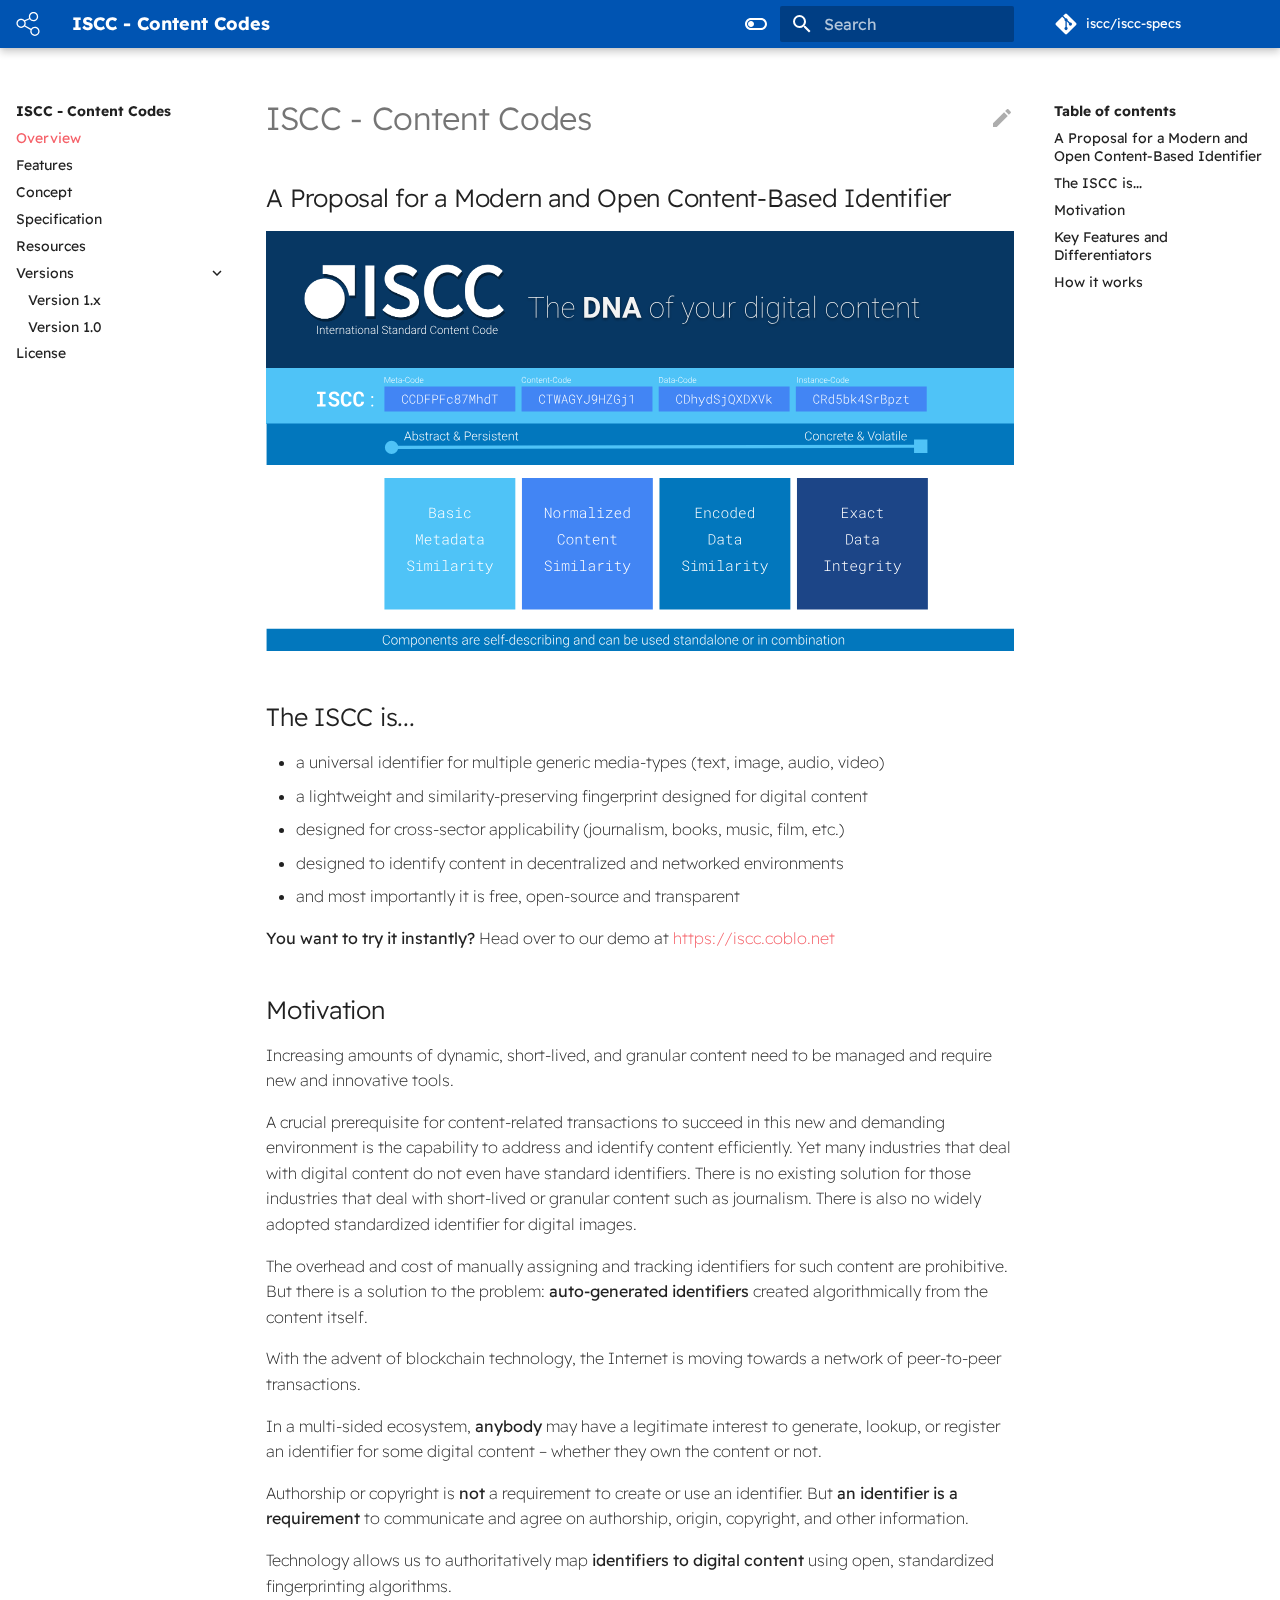
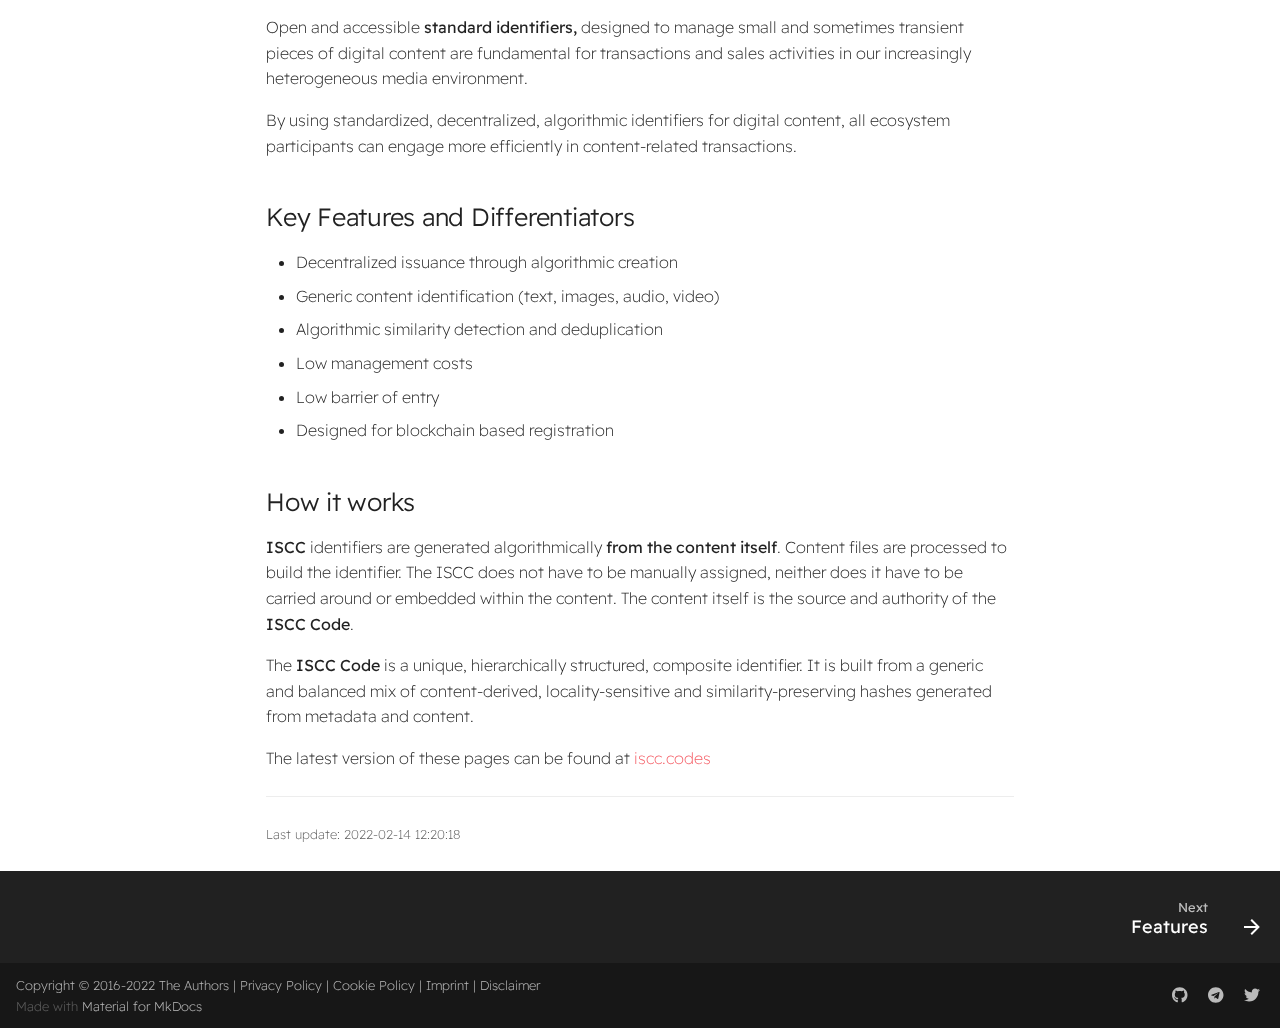
==== commit a6c53cb4: "Deployed b0b14d6 with MkDocs version: 1.2.3" ====
--- a/index.html
+++ b/index.html
@@ -1 +1 @@
-<!doctype html><html lang=en class=no-js> <head><meta charset=utf-8><meta name=viewport content="width=device-width,initial-scale=1"><meta name=description content="The intelligent digital media identifier."><meta name=author content="Titusz Pan"><link href=http://iscc.codes/ rel=canonical><link rel=icon href=images/favicon.png><meta name=generator content="mkdocs-1.2.3, mkdocs-material-8.1.10"><title>ISCC - Content Identifiers - ISCC - Content Identifiers</title><link rel=stylesheet href=assets/stylesheets/main.d6be258b.min.css><link rel=stylesheet href=assets/stylesheets/palette.e6a45f82.min.css><meta name=theme-color content=#2094f3><link rel=preconnect href=https://fonts.gstatic.com crossorigin><link rel=stylesheet href="https://fonts.googleapis.com/css?family=Roboto:300,400,400i,700%7CRoboto+Mono&display=fallback"><style>:root{--md-text-font:"Roboto";--md-code-font:"Roboto Mono"}</style><link rel=stylesheet href=stylesheets/custom.css><script>__md_scope=new URL(".",location),__md_get=(e,_=localStorage,t=__md_scope)=>JSON.parse(_.getItem(t.pathname+"."+e)),__md_set=(e,_,t=localStorage,a=__md_scope)=>{try{t.setItem(a.pathname+"."+e,JSON.stringify(_))}catch(e){}}</script></head> <body dir=ltr data-md-color-scheme data-md-color-primary=blue data-md-color-accent=pink> <input class=md-toggle data-md-toggle=drawer type=checkbox id=__drawer autocomplete=off> <input class=md-toggle data-md-toggle=search type=checkbox id=__search autocomplete=off> <label class=md-overlay for=__drawer></label> <div data-md-component=skip> <a href=#iscc-content-identifiers class=md-skip> Skip to content </a> </div> <div data-md-component=announce> </div> <header class=md-header data-md-component=header> <nav class="md-header__inner md-grid" aria-label=Header> <a href=. title="ISCC - Content Identifiers" class="md-header__button md-logo" aria-label="ISCC - Content Identifiers" data-md-component=logo> <img src=images/logo-white.svg alt=logo> </a> <label class="md-header__button md-icon" for=__drawer> <svg xmlns=http://www.w3.org/2000/svg viewbox="0 0 24 24"><path d="M3 6h18v2H3V6m0 5h18v2H3v-2m0 5h18v2H3v-2z"/></svg> </label> <div class=md-header__title data-md-component=header-title> <div class=md-header__ellipsis> <div class=md-header__topic> <span class=md-ellipsis> ISCC - Content Identifiers </span> </div> <div class=md-header__topic data-md-component=header-topic> <span class=md-ellipsis> ISCC - Content Identifiers </span> </div> </div> </div> <label class="md-header__button md-icon" for=__search> <svg xmlns=http://www.w3.org/2000/svg viewbox="0 0 24 24"><path d="M9.5 3A6.5 6.5 0 0 1 16 9.5c0 1.61-.59 3.09-1.56 4.23l.27.27h.79l5 5-1.5 1.5-5-5v-.79l-.27-.27A6.516 6.516 0 0 1 9.5 16 6.5 6.5 0 0 1 3 9.5 6.5 6.5 0 0 1 9.5 3m0 2C7 5 5 7 5 9.5S7 14 9.5 14 14 12 14 9.5 12 5 9.5 5z"/></svg> </label> <div class=md-search data-md-component=search role=dialog> <label class=md-search__overlay for=__search></label> <div class=md-search__inner role=search> <form class=md-search__form name=search> <input type=text class=md-search__input name=query aria-label=Search placeholder=Search autocapitalize=off autocorrect=off autocomplete=off spellcheck=false data-md-component=search-query required> <label class="md-search__icon md-icon" for=__search> <svg xmlns=http://www.w3.org/2000/svg viewbox="0 0 24 24"><path d="M9.5 3A6.5 6.5 0 0 1 16 9.5c0 1.61-.59 3.09-1.56 4.23l.27.27h.79l5 5-1.5 1.5-5-5v-.79l-.27-.27A6.516 6.516 0 0 1 9.5 16 6.5 6.5 0 0 1 3 9.5 6.5 6.5 0 0 1 9.5 3m0 2C7 5 5 7 5 9.5S7 14 9.5 14 14 12 14 9.5 12 5 9.5 5z"/></svg> <svg xmlns=http://www.w3.org/2000/svg viewbox="0 0 24 24"><path d="M20 11v2H8l5.5 5.5-1.42 1.42L4.16 12l7.92-7.92L13.5 5.5 8 11h12z"/></svg> </label> <nav class=md-search__options aria-label=Search> <button type=reset class="md-search__icon md-icon" aria-label=Clear tabindex=-1> <svg xmlns=http://www.w3.org/2000/svg viewbox="0 0 24 24"><path d="M19 6.41 17.59 5 12 10.59 6.41 5 5 6.41 10.59 12 5 17.59 6.41 19 12 13.41 17.59 19 19 17.59 13.41 12 19 6.41z"/></svg> </button> </nav> </form> <div class=md-search__output> <div class=md-search__scrollwrap data-md-scrollfix> <div class=md-search-result data-md-component=search-result> <div class=md-search-result__meta> Initializing search </div> <ol class=md-search-result__list></ol> </div> </div> </div> </div> </div> <div class=md-header__source> <a href=https://github.com/iscc/iscc-specs/ title="Go to repository" class=md-source data-md-component=source> <div class="md-source__icon md-icon"> <svg xmlns=http://www.w3.org/2000/svg viewbox="0 0 448 512"><path d="M439.55 236.05 244 40.45a28.87 28.87 0 0 0-40.81 0l-40.66 40.63 51.52 51.52c27.06-9.14 52.68 16.77 43.39 43.68l49.66 49.66c34.23-11.8 61.18 31 35.47 56.69-26.49 26.49-70.21-2.87-56-37.34L240.22 199v121.85c25.3 12.54 22.26 41.85 9.08 55a34.34 34.34 0 0 1-48.55 0c-17.57-17.6-11.07-46.91 11.25-56v-123c-20.8-8.51-24.6-30.74-18.64-45L142.57 101 8.45 235.14a28.86 28.86 0 0 0 0 40.81l195.61 195.6a28.86 28.86 0 0 0 40.8 0l194.69-194.69a28.86 28.86 0 0 0 0-40.81z"/></svg> </div> <div class=md-source__repository> iscc/iscc-specs </div> </a> </div> </nav> </header> <div class=md-container data-md-component=container> <main class=md-main data-md-component=main> <div class="md-main__inner md-grid"> <div class="md-sidebar md-sidebar--primary" data-md-component=sidebar data-md-type=navigation> <div class=md-sidebar__scrollwrap> <div class=md-sidebar__inner> <nav class="md-nav md-nav--primary" aria-label=Navigation data-md-level=0> <label class=md-nav__title for=__drawer> <a href=. title="ISCC - Content Identifiers" class="md-nav__button md-logo" aria-label="ISCC - Content Identifiers" data-md-component=logo> <img src=images/logo-white.svg alt=logo> </a> ISCC - Content Identifiers </label> <div class=md-nav__source> <a href=https://github.com/iscc/iscc-specs/ title="Go to repository" class=md-source data-md-component=source> <div class="md-source__icon md-icon"> <svg xmlns=http://www.w3.org/2000/svg viewbox="0 0 448 512"><path d="M439.55 236.05 244 40.45a28.87 28.87 0 0 0-40.81 0l-40.66 40.63 51.52 51.52c27.06-9.14 52.68 16.77 43.39 43.68l49.66 49.66c34.23-11.8 61.18 31 35.47 56.69-26.49 26.49-70.21-2.87-56-37.34L240.22 199v121.85c25.3 12.54 22.26 41.85 9.08 55a34.34 34.34 0 0 1-48.55 0c-17.57-17.6-11.07-46.91 11.25-56v-123c-20.8-8.51-24.6-30.74-18.64-45L142.57 101 8.45 235.14a28.86 28.86 0 0 0 0 40.81l195.61 195.6a28.86 28.86 0 0 0 40.8 0l194.69-194.69a28.86 28.86 0 0 0 0-40.81z"/></svg> </div> <div class=md-source__repository> iscc/iscc-specs </div> </a> </div> <ul class=md-nav__list data-md-scrollfix> <li class="md-nav__item md-nav__item--active"> <input class="md-nav__toggle md-toggle" data-md-toggle=toc type=checkbox id=__toc> <label class="md-nav__link md-nav__link--active" for=__toc> Overview <span class="md-nav__icon md-icon"></span> </label> <a href=. class="md-nav__link md-nav__link--active"> Overview </a> <nav class="md-nav md-nav--secondary" aria-label="Table of contents"> <label class=md-nav__title for=__toc> <span class="md-nav__icon md-icon"></span> Table of contents </label> <ul class=md-nav__list data-md-component=toc data-md-scrollfix> <li class=md-nav__item> <a href=#a-proposal-for-a-modern-and-open-content-based-identifier class=md-nav__link> A Proposal for a Modern and Open Content-Based Identifier </a> </li> <li class=md-nav__item> <a href=#the-iscc-is class=md-nav__link> The ISCC is... </a> </li> <li class=md-nav__item> <a href=#motivation class=md-nav__link> Motivation </a> </li> <li class=md-nav__item> <a href=#key-features-and-differentiators class=md-nav__link> Key Features and Differentiators </a> </li> <li class=md-nav__item> <a href=#how-it-works class=md-nav__link> How it works </a> </li> </ul> </nav> </li> <li class=md-nav__item> <a href=features/ class=md-nav__link> Features </a> </li> <li class=md-nav__item> <a href=concept/ class=md-nav__link> Concept </a> </li> <li class=md-nav__item> <a href=specification/ class=md-nav__link> Specification </a> </li> <li class=md-nav__item> <a href=resources/ class=md-nav__link> Resources </a> </li> <li class="md-nav__item md-nav__item--nested"> <input class="md-nav__toggle md-toggle" data-md-toggle=__nav_6 type=checkbox id=__nav_6> <label class=md-nav__link for=__nav_6> Versions <span class="md-nav__icon md-icon"></span> </label> <nav class=md-nav aria-label=Versions data-md-level=1> <label class=md-nav__title for=__nav_6> <span class="md-nav__icon md-icon"></span> Versions </label> <ul class=md-nav__list data-md-scrollfix> <li class=md-nav__item> <a href=specification/ class=md-nav__link> Version 1.x </a> </li> <li class=md-nav__item> <a href=https://github.com/iscc/iscc-specs/blob/version-1.0/docs/specification.md class=md-nav__link> Version 1.0 </a> </li> </ul> </nav> </li> <li class=md-nav__item> <a href=license/ class=md-nav__link> License </a> </li> </ul> </nav> </div> </div> </div> <div class="md-sidebar md-sidebar--secondary" data-md-component=sidebar data-md-type=toc> <div class=md-sidebar__scrollwrap> <div class=md-sidebar__inner> <nav class="md-nav md-nav--secondary" aria-label="Table of contents"> <label class=md-nav__title for=__toc> <span class="md-nav__icon md-icon"></span> Table of contents </label> <ul class=md-nav__list data-md-component=toc data-md-scrollfix> <li class=md-nav__item> <a href=#a-proposal-for-a-modern-and-open-content-based-identifier class=md-nav__link> A Proposal for a Modern and Open Content-Based Identifier </a> </li> <li class=md-nav__item> <a href=#the-iscc-is class=md-nav__link> The ISCC is... </a> </li> <li class=md-nav__item> <a href=#motivation class=md-nav__link> Motivation </a> </li> <li class=md-nav__item> <a href=#key-features-and-differentiators class=md-nav__link> Key Features and Differentiators </a> </li> <li class=md-nav__item> <a href=#how-it-works class=md-nav__link> How it works </a> </li> </ul> </nav> </div> </div> </div> <div class=md-content data-md-component=content> <article class="md-content__inner md-typeset"> <a href=https://github.com/iscc/iscc-specs/edit/master/docs/index.md title="Edit this page" class="md-content__button md-icon"> <svg xmlns=http://www.w3.org/2000/svg viewbox="0 0 24 24"><path d="M20.71 7.04c.39-.39.39-1.04 0-1.41l-2.34-2.34c-.37-.39-1.02-.39-1.41 0l-1.84 1.83 3.75 3.75M3 17.25V21h3.75L17.81 9.93l-3.75-3.75L3 17.25z"/></svg> </a> <h1 id=iscc-content-identifiers>ISCC - Content Identifiers<a class=headerlink href=#iscc-content-identifiers title="Permanent link">#</a></h1> <h2 id=a-proposal-for-a-modern-and-open-content-based-identifier>A Proposal for a Modern and Open Content-Based Identifier<a class=headerlink href=#a-proposal-for-a-modern-and-open-content-based-identifier title="Permanent link">#</a></h2> <p><img alt=iscc-sample src=images/iscc-algo-design2.svg></p> <h2 id=the-iscc-is>The ISCC is...<a class=headerlink href=#the-iscc-is title="Permanent link">#</a></h2> <ul> <li>a universal identifier for multiple generic media-types (text, image, audio, video)</li> <li>a lightweight and similarity-preserving fingerprint designed for digital content</li> <li>designed for cross-sector applicability (journalism, books, music, film, etc.)</li> <li>designed to identify content in decentralized and networked environments</li> <li>and most importantly it is free, open-source and transparent</li> </ul> <p><strong>You want to try it instantly?</strong> Head over to our demo at <a href=https://iscc.coblo.net>https://iscc.coblo.net</a></p> <h2 id=motivation>Motivation<a class=headerlink href=#motivation title="Permanent link">#</a></h2> <p>Increasing amounts of dynamic, short-lived, and granular content need to be managed and require new and innovative tools.</p> <p>A crucial prerequisite for content-related transactions to succeed in this new and demanding environment is the capability to address and identify content efficiently. Yet many industries that deal with digital content do not even have standard identifiers. There is no existing solution for those industries that deal with short-lived or granular content such as journalism. There is also no widely adopted standardized identifier for digital images.</p> <p>The overhead and cost of manually assigning and tracking identifiers for such content are prohibitive. But there is a solution to the problem: <strong>auto-generated identifiers</strong> created algorithmically from the content itself.</p> <p>With the advent of blockchain technology, the Internet is moving towards a network of peer-to-peer transactions.</p> <p>In a multi-sided ecosystem, <strong>anybody</strong> may have a legitimate interest to generate, lookup, or register an identifier for some digital content – whether they own the content or not.</p> <p>Authorship or copyright is <strong>not</strong> a requirement to create or use an identifier. But <strong>an identifier is a requirement</strong> to communicate and agree on authorship, origin, copyright, and other information.</p> <p>Technology allows us to authoritatively map <strong>identifiers to digital content</strong> using open, standardized fingerprinting algorithms.</p> <p>Open and accessible <strong>standard identifiers,</strong> designed to manage small and sometimes transient pieces of digital content are fundamental for transactions and sales activities in our increasingly heterogeneous media environment.</p> <p>By using standardized, decentralized, algorithmic identifiers for digital content, all ecosystem participants can engage more efficiently in content-related transactions.</p> <h2 id=key-features-and-differentiators>Key Features and Differentiators<a class=headerlink href=#key-features-and-differentiators title="Permanent link">#</a></h2> <ul> <li>Decentralized issuance through algorithmic creation</li> <li>Generic content identification (text, images, audio, video)</li> <li>Algorithmic similarity detection and deduplication</li> <li>Low management costs</li> <li>Low barrier of entry</li> <li>Designed for blockchain based registration</li> </ul> <h2 id=how-it-works>How it works<a class=headerlink href=#how-it-works title="Permanent link">#</a></h2> <p><strong>ISCC</strong> identifiers are generated algorithmically <strong>from the content itself</strong>. Content files are processed to build the identifier. The ISCC does not have to be manually assigned, neither does it have to be carried around or embedded within the content. The content itself is the source and authority of the <strong>ISCC Code</strong>.</p> <p>The <strong>ISCC Code</strong> is a unique, hierarchically structured, composite identifier. It is built from a generic and balanced mix of content-derived, locality-sensitive and similarity-preserving hashes generated from metadata and content.</p> <p>The latest version of these pages can be found at <a href=http://iscc.codes>iscc.codes</a></p> <hr> <div class=md-source-file> <small> Last update: <span class="git-revision-date-localized-plugin git-revision-date-localized-plugin-iso_datetime">2020-02-21 21:59:02</span> </small> </div> </article> </div> </div> </main> <footer class=md-footer> <nav class="md-footer__inner md-grid" aria-label=Footer> <a href=features/ class="md-footer__link md-footer__link--next" aria-label="Next: Features" rel=next> <div class=md-footer__title> <div class=md-ellipsis> <span class=md-footer__direction> Next </span> Features </div> </div> <div class="md-footer__button md-icon"> <svg xmlns=http://www.w3.org/2000/svg viewbox="0 0 24 24"><path d="M4 11v2h12l-5.5 5.5 1.42 1.42L19.84 12l-7.92-7.92L10.5 5.5 16 11H4z"/></svg> </div> </a> </nav> <div class="md-footer-meta md-typeset"> <div class="md-footer-meta__inner md-grid"> <div class=md-copyright> <div class=md-copyright__highlight> Copyright © 2016-2020 The Authors | <a href=https://iscc.foundation/privacy>Privacy Policy</a> | <a href=https://iscc.foundation/cookies>Cookie Policy</a> | <a href=https://iscc.foundation/imprint>Imprint</a> | <a href=https://iscc.foundation/disclaimer>Disclaimer</a> </div> Made with <a href=https://squidfunk.github.io/mkdocs-material/ target=_blank rel=noopener> Material for MkDocs </a> </div> <div class=md-social> <a href=https://github.com/iscc target=_blank rel=noopener title=github.com class=md-social__link> <svg xmlns=http://www.w3.org/2000/svg viewbox="0 0 496 512"><path d="M165.9 397.4c0 2-2.3 3.6-5.2 3.6-3.3.3-5.6-1.3-5.6-3.6 0-2 2.3-3.6 5.2-3.6 3-.3 5.6 1.3 5.6 3.6zm-31.1-4.5c-.7 2 1.3 4.3 4.3 4.9 2.6 1 5.6 0 6.2-2s-1.3-4.3-4.3-5.2c-2.6-.7-5.5.3-6.2 2.3zm44.2-1.7c-2.9.7-4.9 2.6-4.6 4.9.3 2 2.9 3.3 5.9 2.6 2.9-.7 4.9-2.6 4.6-4.6-.3-1.9-3-3.2-5.9-2.9zM244.8 8C106.1 8 0 113.3 0 252c0 110.9 69.8 205.8 169.5 239.2 12.8 2.3 17.3-5.6 17.3-12.1 0-6.2-.3-40.4-.3-61.4 0 0-70 15-84.7-29.8 0 0-11.4-29.1-27.8-36.6 0 0-22.9-15.7 1.6-15.4 0 0 24.9 2 38.6 25.8 21.9 38.6 58.6 27.5 72.9 20.9 2.3-16 8.8-27.1 16-33.7-55.9-6.2-112.3-14.3-112.3-110.5 0-27.5 7.6-41.3 23.6-58.9-2.6-6.5-11.1-33.3 2.6-67.9 20.9-6.5 69 27 69 27 20-5.6 41.5-8.5 62.8-8.5s42.8 2.9 62.8 8.5c0 0 48.1-33.6 69-27 13.7 34.7 5.2 61.4 2.6 67.9 16 17.7 25.8 31.5 25.8 58.9 0 96.5-58.9 104.2-114.8 110.5 9.2 7.9 17 22.9 17 46.4 0 33.7-.3 75.4-.3 83.6 0 6.5 4.6 14.4 17.3 12.1C428.2 457.8 496 362.9 496 252 496 113.3 383.5 8 244.8 8zM97.2 352.9c-1.3 1-1 3.3.7 5.2 1.6 1.6 3.9 2.3 5.2 1 1.3-1 1-3.3-.7-5.2-1.6-1.6-3.9-2.3-5.2-1zm-10.8-8.1c-.7 1.3.3 2.9 2.3 3.9 1.6 1 3.6.7 4.3-.7.7-1.3-.3-2.9-2.3-3.9-2-.6-3.6-.3-4.3.7zm32.4 35.6c-1.6 1.3-1 4.3 1.3 6.2 2.3 2.3 5.2 2.6 6.5 1 1.3-1.3.7-4.3-1.3-6.2-2.2-2.3-5.2-2.6-6.5-1zm-11.4-14.7c-1.6 1-1.6 3.6 0 5.9 1.6 2.3 4.3 3.3 5.6 2.3 1.6-1.3 1.6-3.9 0-6.2-1.4-2.3-4-3.3-5.6-2z"/></svg> </a> <a href=https://t.me/iscc_dev target=_blank rel=noopener title=t.me class=md-social__link> <svg xmlns=http://www.w3.org/2000/svg viewbox="0 0 496 512"><path d="M248 8C111 8 0 119 0 256s111 248 248 248 248-111 248-248S385 8 248 8zm121.8 169.9-40.7 191.8c-3 13.6-11.1 16.9-22.4 10.5l-62-45.7-29.9 28.8c-3.3 3.3-6.1 6.1-12.5 6.1l4.4-63.1 114.9-103.8c5-4.4-1.1-6.9-7.7-2.5l-142 89.4-61.2-19.1c-13.3-4.2-13.6-13.3 2.8-19.7l239.1-92.2c11.1-4 20.8 2.7 17.2 19.5z"/></svg> </a> <a href=https://twitter.com/iscc_foundation target=_blank rel=noopener title=twitter.com class=md-social__link> <svg xmlns=http://www.w3.org/2000/svg viewbox="0 0 512 512"><path d="M459.37 151.716c.325 4.548.325 9.097.325 13.645 0 138.72-105.583 298.558-298.558 298.558-59.452 0-114.68-17.219-161.137-47.106 8.447.974 16.568 1.299 25.34 1.299 49.055 0 94.213-16.568 130.274-44.832-46.132-.975-84.792-31.188-98.112-72.772 6.498.974 12.995 1.624 19.818 1.624 9.421 0 18.843-1.3 27.614-3.573-48.081-9.747-84.143-51.98-84.143-102.985v-1.299c13.969 7.797 30.214 12.67 47.431 13.319-28.264-18.843-46.781-51.005-46.781-87.391 0-19.492 5.197-37.36 14.294-52.954 51.655 63.675 129.3 105.258 216.365 109.807-1.624-7.797-2.599-15.918-2.599-24.04 0-57.828 46.782-104.934 104.934-104.934 30.213 0 57.502 12.67 76.67 33.137 23.715-4.548 46.456-13.32 66.599-25.34-7.798 24.366-24.366 44.833-46.132 57.827 21.117-2.273 41.584-8.122 60.426-16.243-14.292 20.791-32.161 39.308-52.628 54.253z"/></svg> </a> </div> </div> </div> </footer> </div> <div class=md-dialog data-md-component=dialog> <div class="md-dialog__inner md-typeset"></div> </div> <script id=__config type=application/json>{"base": ".", "features": [], "translations": {"clipboard.copy": "Copy to clipboard", "clipboard.copied": "Copied to clipboard", "search.config.lang": "en", "search.config.pipeline": "trimmer, stopWordFilter", "search.config.separator": "[\\s\\-]+", "search.placeholder": "Search", "search.result.placeholder": "Type to start searching", "search.result.none": "No matching documents", "search.result.one": "1 matching document", "search.result.other": "# matching documents", "search.result.more.one": "1 more on this page", "search.result.more.other": "# more on this page", "search.result.term.missing": "Missing", "select.version.title": "Select version"}, "search": "assets/javascripts/workers/search.092fa1f6.min.js"}</script> <script src=assets/javascripts/bundle.e3b2bf44.min.js></script> </body> </html>+<!doctype html><html lang=en class=no-js> <head><meta charset=utf-8><meta name=viewport content="width=device-width,initial-scale=1"><meta name=description content="The intelligent digital media identifier."><meta name=author content="Titusz Pan"><link href=http://iscc.codes/ rel=canonical><link rel=icon href=images/favicon.png><meta name=generator content="mkdocs-1.2.3, mkdocs-material-8.1.10"><title>ISCC - Content Codes - ISCC - Content Codes</title><link rel=stylesheet href=assets/stylesheets/main.d6be258b.min.css><link rel=stylesheet href=assets/stylesheets/palette.e6a45f82.min.css><link rel=preconnect href=https://fonts.gstatic.com crossorigin><link rel=stylesheet href="https://fonts.googleapis.com/css?family=Readex+Pro:300,400,400i,700%7CJetBrains+Mono&display=fallback"><style>:root{--md-text-font:"Readex Pro";--md-code-font:"JetBrains Mono"}</style><link rel=stylesheet href=stylesheets/custom.css><script>__md_scope=new URL(".",location),__md_get=(e,_=localStorage,t=__md_scope)=>JSON.parse(_.getItem(t.pathname+"."+e)),__md_set=(e,_,t=localStorage,a=__md_scope)=>{try{t.setItem(a.pathname+"."+e,JSON.stringify(_))}catch(e){}}</script></head> <body dir=ltr data-md-color-scheme=default data-md-color-primary data-md-color-accent> <script>var palette=__md_get("__palette");if(palette&&"object"==typeof palette.color)for(var key of Object.keys(palette.color))document.body.setAttribute("data-md-color-"+key,palette.color[key])</script> <input class=md-toggle data-md-toggle=drawer type=checkbox id=__drawer autocomplete=off> <input class=md-toggle data-md-toggle=search type=checkbox id=__search autocomplete=off> <label class=md-overlay for=__drawer></label> <div data-md-component=skip> <a href=#iscc-content-codes class=md-skip> Skip to content </a> </div> <div data-md-component=announce> </div> <header class=md-header data-md-component=header> <nav class="md-header__inner md-grid" aria-label=Header> <a href=. title="ISCC - Content Codes" class="md-header__button md-logo" aria-label="ISCC - Content Codes" data-md-component=logo> <img src=images/logo-white.svg alt=logo> </a> <label class="md-header__button md-icon" for=__drawer> <svg xmlns=http://www.w3.org/2000/svg viewbox="0 0 24 24"><path d="M3 6h18v2H3V6m0 5h18v2H3v-2m0 5h18v2H3v-2z"/></svg> </label> <div class=md-header__title data-md-component=header-title> <div class=md-header__ellipsis> <div class=md-header__topic> <span class=md-ellipsis> ISCC - Content Codes </span> </div> <div class=md-header__topic data-md-component=header-topic> <span class=md-ellipsis> ISCC - Content Codes </span> </div> </div> </div> <form class=md-header__option data-md-component=palette> <input class=md-option data-md-color-media data-md-color-scheme=default data-md-color-primary data-md-color-accent aria-label="Switch to dark mode" type=radio name=__palette id=__palette_1> <label class="md-header__button md-icon" title="Switch to dark mode" for=__palette_2 hidden> <svg xmlns=http://www.w3.org/2000/svg viewbox="0 0 24 24"><path d="M17 6H7c-3.31 0-6 2.69-6 6s2.69 6 6 6h10c3.31 0 6-2.69 6-6s-2.69-6-6-6zm0 10H7c-2.21 0-4-1.79-4-4s1.79-4 4-4h10c2.21 0 4 1.79 4 4s-1.79 4-4 4zM7 9c-1.66 0-3 1.34-3 3s1.34 3 3 3 3-1.34 3-3-1.34-3-3-3z"/></svg> </label> <input class=md-option data-md-color-media data-md-color-scheme=slate data-md-color-primary data-md-color-accent aria-label="Switch to light mode" type=radio name=__palette id=__palette_2> <label class="md-header__button md-icon" title="Switch to light mode" for=__palette_1 hidden> <svg xmlns=http://www.w3.org/2000/svg viewbox="0 0 24 24"><path d="M17 7H7a5 5 0 0 0-5 5 5 5 0 0 0 5 5h10a5 5 0 0 0 5-5 5 5 0 0 0-5-5m0 8a3 3 0 0 1-3-3 3 3 0 0 1 3-3 3 3 0 0 1 3 3 3 3 0 0 1-3 3z"/></svg> </label> </form> <label class="md-header__button md-icon" for=__search> <svg xmlns=http://www.w3.org/2000/svg viewbox="0 0 24 24"><path d="M9.5 3A6.5 6.5 0 0 1 16 9.5c0 1.61-.59 3.09-1.56 4.23l.27.27h.79l5 5-1.5 1.5-5-5v-.79l-.27-.27A6.516 6.516 0 0 1 9.5 16 6.5 6.5 0 0 1 3 9.5 6.5 6.5 0 0 1 9.5 3m0 2C7 5 5 7 5 9.5S7 14 9.5 14 14 12 14 9.5 12 5 9.5 5z"/></svg> </label> <div class=md-search data-md-component=search role=dialog> <label class=md-search__overlay for=__search></label> <div class=md-search__inner role=search> <form class=md-search__form name=search> <input type=text class=md-search__input name=query aria-label=Search placeholder=Search autocapitalize=off autocorrect=off autocomplete=off spellcheck=false data-md-component=search-query required> <label class="md-search__icon md-icon" for=__search> <svg xmlns=http://www.w3.org/2000/svg viewbox="0 0 24 24"><path d="M9.5 3A6.5 6.5 0 0 1 16 9.5c0 1.61-.59 3.09-1.56 4.23l.27.27h.79l5 5-1.5 1.5-5-5v-.79l-.27-.27A6.516 6.516 0 0 1 9.5 16 6.5 6.5 0 0 1 3 9.5 6.5 6.5 0 0 1 9.5 3m0 2C7 5 5 7 5 9.5S7 14 9.5 14 14 12 14 9.5 12 5 9.5 5z"/></svg> <svg xmlns=http://www.w3.org/2000/svg viewbox="0 0 24 24"><path d="M20 11v2H8l5.5 5.5-1.42 1.42L4.16 12l7.92-7.92L13.5 5.5 8 11h12z"/></svg> </label> <nav class=md-search__options aria-label=Search> <button type=reset class="md-search__icon md-icon" aria-label=Clear tabindex=-1> <svg xmlns=http://www.w3.org/2000/svg viewbox="0 0 24 24"><path d="M19 6.41 17.59 5 12 10.59 6.41 5 5 6.41 10.59 12 5 17.59 6.41 19 12 13.41 17.59 19 19 17.59 13.41 12 19 6.41z"/></svg> </button> </nav> </form> <div class=md-search__output> <div class=md-search__scrollwrap data-md-scrollfix> <div class=md-search-result data-md-component=search-result> <div class=md-search-result__meta> Initializing search </div> <ol class=md-search-result__list></ol> </div> </div> </div> </div> </div> <div class=md-header__source> <a href=https://github.com/iscc/iscc-specs/ title="Go to repository" class=md-source data-md-component=source> <div class="md-source__icon md-icon"> <svg xmlns=http://www.w3.org/2000/svg viewbox="0 0 448 512"><path d="M439.55 236.05 244 40.45a28.87 28.87 0 0 0-40.81 0l-40.66 40.63 51.52 51.52c27.06-9.14 52.68 16.77 43.39 43.68l49.66 49.66c34.23-11.8 61.18 31 35.47 56.69-26.49 26.49-70.21-2.87-56-37.34L240.22 199v121.85c25.3 12.54 22.26 41.85 9.08 55a34.34 34.34 0 0 1-48.55 0c-17.57-17.6-11.07-46.91 11.25-56v-123c-20.8-8.51-24.6-30.74-18.64-45L142.57 101 8.45 235.14a28.86 28.86 0 0 0 0 40.81l195.61 195.6a28.86 28.86 0 0 0 40.8 0l194.69-194.69a28.86 28.86 0 0 0 0-40.81z"/></svg> </div> <div class=md-source__repository> iscc/iscc-specs </div> </a> </div> </nav> </header> <div class=md-container data-md-component=container> <main class=md-main data-md-component=main> <div class="md-main__inner md-grid"> <div class="md-sidebar md-sidebar--primary" data-md-component=sidebar data-md-type=navigation> <div class=md-sidebar__scrollwrap> <div class=md-sidebar__inner> <nav class="md-nav md-nav--primary" aria-label=Navigation data-md-level=0> <label class=md-nav__title for=__drawer> <a href=. title="ISCC - Content Codes" class="md-nav__button md-logo" aria-label="ISCC - Content Codes" data-md-component=logo> <img src=images/logo-white.svg alt=logo> </a> ISCC - Content Codes </label> <div class=md-nav__source> <a href=https://github.com/iscc/iscc-specs/ title="Go to repository" class=md-source data-md-component=source> <div class="md-source__icon md-icon"> <svg xmlns=http://www.w3.org/2000/svg viewbox="0 0 448 512"><path d="M439.55 236.05 244 40.45a28.87 28.87 0 0 0-40.81 0l-40.66 40.63 51.52 51.52c27.06-9.14 52.68 16.77 43.39 43.68l49.66 49.66c34.23-11.8 61.18 31 35.47 56.69-26.49 26.49-70.21-2.87-56-37.34L240.22 199v121.85c25.3 12.54 22.26 41.85 9.08 55a34.34 34.34 0 0 1-48.55 0c-17.57-17.6-11.07-46.91 11.25-56v-123c-20.8-8.51-24.6-30.74-18.64-45L142.57 101 8.45 235.14a28.86 28.86 0 0 0 0 40.81l195.61 195.6a28.86 28.86 0 0 0 40.8 0l194.69-194.69a28.86 28.86 0 0 0 0-40.81z"/></svg> </div> <div class=md-source__repository> iscc/iscc-specs </div> </a> </div> <ul class=md-nav__list data-md-scrollfix> <li class="md-nav__item md-nav__item--active"> <input class="md-nav__toggle md-toggle" data-md-toggle=toc type=checkbox id=__toc> <label class="md-nav__link md-nav__link--active" for=__toc> Overview <span class="md-nav__icon md-icon"></span> </label> <a href=. class="md-nav__link md-nav__link--active"> Overview </a> <nav class="md-nav md-nav--secondary" aria-label="Table of contents"> <label class=md-nav__title for=__toc> <span class="md-nav__icon md-icon"></span> Table of contents </label> <ul class=md-nav__list data-md-component=toc data-md-scrollfix> <li class=md-nav__item> <a href=#a-proposal-for-a-modern-and-open-content-based-identifier class=md-nav__link> A Proposal for a Modern and Open Content-Based Identifier </a> </li> <li class=md-nav__item> <a href=#the-iscc-is class=md-nav__link> The ISCC is... </a> </li> <li class=md-nav__item> <a href=#motivation class=md-nav__link> Motivation </a> </li> <li class=md-nav__item> <a href=#key-features-and-differentiators class=md-nav__link> Key Features and Differentiators </a> </li> <li class=md-nav__item> <a href=#how-it-works class=md-nav__link> How it works </a> </li> </ul> </nav> </li> <li class=md-nav__item> <a href=features/ class=md-nav__link> Features </a> </li> <li class=md-nav__item> <a href=concept/ class=md-nav__link> Concept </a> </li> <li class=md-nav__item> <a href=specification/ class=md-nav__link> Specification </a> </li> <li class=md-nav__item> <a href=resources/ class=md-nav__link> Resources </a> </li> <li class="md-nav__item md-nav__item--nested"> <input class="md-nav__toggle md-toggle" data-md-toggle=__nav_6 data-md-state=indeterminate type=checkbox id=__nav_6 checked> <label class=md-nav__link for=__nav_6> Versions <span class="md-nav__icon md-icon"></span> </label> <nav class=md-nav aria-label=Versions data-md-level=1> <label class=md-nav__title for=__nav_6> <span class="md-nav__icon md-icon"></span> Versions </label> <ul class=md-nav__list data-md-scrollfix> <li class=md-nav__item> <a href=specification/ class=md-nav__link> Version 1.x </a> </li> <li class=md-nav__item> <a href=https://github.com/iscc/iscc-specs/blob/version-1.0/docs/specification.md class=md-nav__link> Version 1.0 </a> </li> </ul> </nav> </li> <li class=md-nav__item> <a href=license/ class=md-nav__link> License </a> </li> </ul> </nav> </div> </div> </div> <div class="md-sidebar md-sidebar--secondary" data-md-component=sidebar data-md-type=toc> <div class=md-sidebar__scrollwrap> <div class=md-sidebar__inner> <nav class="md-nav md-nav--secondary" aria-label="Table of contents"> <label class=md-nav__title for=__toc> <span class="md-nav__icon md-icon"></span> Table of contents </label> <ul class=md-nav__list data-md-component=toc data-md-scrollfix> <li class=md-nav__item> <a href=#a-proposal-for-a-modern-and-open-content-based-identifier class=md-nav__link> A Proposal for a Modern and Open Content-Based Identifier </a> </li> <li class=md-nav__item> <a href=#the-iscc-is class=md-nav__link> The ISCC is... </a> </li> <li class=md-nav__item> <a href=#motivation class=md-nav__link> Motivation </a> </li> <li class=md-nav__item> <a href=#key-features-and-differentiators class=md-nav__link> Key Features and Differentiators </a> </li> <li class=md-nav__item> <a href=#how-it-works class=md-nav__link> How it works </a> </li> </ul> </nav> </div> </div> </div> <div class=md-content data-md-component=content> <article class="md-content__inner md-typeset"> <a href=https://github.com/iscc/iscc-specs/edit/master/docs/index.md title="Edit this page" class="md-content__button md-icon"> <svg xmlns=http://www.w3.org/2000/svg viewbox="0 0 24 24"><path d="M20.71 7.04c.39-.39.39-1.04 0-1.41l-2.34-2.34c-.37-.39-1.02-.39-1.41 0l-1.84 1.83 3.75 3.75M3 17.25V21h3.75L17.81 9.93l-3.75-3.75L3 17.25z"/></svg> </a> <h1 id=iscc-content-codes>ISCC - Content Codes<a class=headerlink href=#iscc-content-codes title="Permanent link">#</a></h1> <h2 id=a-proposal-for-a-modern-and-open-content-based-identifier>A Proposal for a Modern and Open Content-Based Identifier<a class=headerlink href=#a-proposal-for-a-modern-and-open-content-based-identifier title="Permanent link">#</a></h2> <p><img alt=iscc-sample src=images/iscc-algo-design2.svg></p> <h2 id=the-iscc-is>The ISCC is...<a class=headerlink href=#the-iscc-is title="Permanent link">#</a></h2> <ul> <li>a universal identifier for multiple generic media-types (text, image, audio, video)</li> <li>a lightweight and similarity-preserving fingerprint designed for digital content</li> <li>designed for cross-sector applicability (journalism, books, music, film, etc.)</li> <li>designed to identify content in decentralized and networked environments</li> <li>and most importantly it is free, open-source and transparent</li> </ul> <p><strong>You want to try it instantly?</strong> Head over to our demo at <a href=https://iscc.coblo.net>https://iscc.coblo.net</a></p> <h2 id=motivation>Motivation<a class=headerlink href=#motivation title="Permanent link">#</a></h2> <p>Increasing amounts of dynamic, short-lived, and granular content need to be managed and require new and innovative tools.</p> <p>A crucial prerequisite for content-related transactions to succeed in this new and demanding environment is the capability to address and identify content efficiently. Yet many industries that deal with digital content do not even have standard identifiers. There is no existing solution for those industries that deal with short-lived or granular content such as journalism. There is also no widely adopted standardized identifier for digital images.</p> <p>The overhead and cost of manually assigning and tracking identifiers for such content are prohibitive. But there is a solution to the problem: <strong>auto-generated identifiers</strong> created algorithmically from the content itself.</p> <p>With the advent of blockchain technology, the Internet is moving towards a network of peer-to-peer transactions.</p> <p>In a multi-sided ecosystem, <strong>anybody</strong> may have a legitimate interest to generate, lookup, or register an identifier for some digital content – whether they own the content or not.</p> <p>Authorship or copyright is <strong>not</strong> a requirement to create or use an identifier. But <strong>an identifier is a requirement</strong> to communicate and agree on authorship, origin, copyright, and other information.</p> <p>Technology allows us to authoritatively map <strong>identifiers to digital content</strong> using open, standardized fingerprinting algorithms.</p> <p>Open and accessible <strong>standard identifiers,</strong> designed to manage small and sometimes transient pieces of digital content are fundamental for transactions and sales activities in our increasingly heterogeneous media environment.</p> <p>By using standardized, decentralized, algorithmic identifiers for digital content, all ecosystem participants can engage more efficiently in content-related transactions.</p> <h2 id=key-features-and-differentiators>Key Features and Differentiators<a class=headerlink href=#key-features-and-differentiators title="Permanent link">#</a></h2> <ul> <li>Decentralized issuance through algorithmic creation</li> <li>Generic content identification (text, images, audio, video)</li> <li>Algorithmic similarity detection and deduplication</li> <li>Low management costs</li> <li>Low barrier of entry</li> <li>Designed for blockchain based registration</li> </ul> <h2 id=how-it-works>How it works<a class=headerlink href=#how-it-works title="Permanent link">#</a></h2> <p><strong>ISCC</strong> identifiers are generated algorithmically <strong>from the content itself</strong>. Content files are processed to build the identifier. The ISCC does not have to be manually assigned, neither does it have to be carried around or embedded within the content. The content itself is the source and authority of the <strong>ISCC Code</strong>.</p> <p>The <strong>ISCC Code</strong> is a unique, hierarchically structured, composite identifier. It is built from a generic and balanced mix of content-derived, locality-sensitive and similarity-preserving hashes generated from metadata and content.</p> <p>The latest version of these pages can be found at <a href=http://iscc.codes>iscc.codes</a></p> <hr> <div class=md-source-file> <small> Last update: <span class="git-revision-date-localized-plugin git-revision-date-localized-plugin-iso_datetime">2022-02-14 12:20:18</span> </small> </div> </article> </div> </div> </main> <footer class=md-footer> <nav class="md-footer__inner md-grid" aria-label=Footer> <a href=features/ class="md-footer__link md-footer__link--next" aria-label="Next: Features" rel=next> <div class=md-footer__title> <div class=md-ellipsis> <span class=md-footer__direction> Next </span> Features </div> </div> <div class="md-footer__button md-icon"> <svg xmlns=http://www.w3.org/2000/svg viewbox="0 0 24 24"><path d="M4 11v2h12l-5.5 5.5 1.42 1.42L19.84 12l-7.92-7.92L10.5 5.5 16 11H4z"/></svg> </div> </a> </nav> <div class="md-footer-meta md-typeset"> <div class="md-footer-meta__inner md-grid"> <div class=md-copyright> <div class=md-copyright__highlight> Copyright © 2016-2022 The Authors | <a href=https://iscc.foundation/privacy>Privacy Policy</a> | <a href=https://iscc.foundation/cookies>Cookie Policy</a> | <a href=https://iscc.foundation/imprint>Imprint</a> | <a href=https://iscc.foundation/disclaimer>Disclaimer</a> </div> Made with <a href=https://squidfunk.github.io/mkdocs-material/ target=_blank rel=noopener> Material for MkDocs </a> </div> <div class=md-social> <a href=https://github.com/iscc target=_blank rel=noopener title=github.com class=md-social__link> <svg xmlns=http://www.w3.org/2000/svg viewbox="0 0 496 512"><path d="M165.9 397.4c0 2-2.3 3.6-5.2 3.6-3.3.3-5.6-1.3-5.6-3.6 0-2 2.3-3.6 5.2-3.6 3-.3 5.6 1.3 5.6 3.6zm-31.1-4.5c-.7 2 1.3 4.3 4.3 4.9 2.6 1 5.6 0 6.2-2s-1.3-4.3-4.3-5.2c-2.6-.7-5.5.3-6.2 2.3zm44.2-1.7c-2.9.7-4.9 2.6-4.6 4.9.3 2 2.9 3.3 5.9 2.6 2.9-.7 4.9-2.6 4.6-4.6-.3-1.9-3-3.2-5.9-2.9zM244.8 8C106.1 8 0 113.3 0 252c0 110.9 69.8 205.8 169.5 239.2 12.8 2.3 17.3-5.6 17.3-12.1 0-6.2-.3-40.4-.3-61.4 0 0-70 15-84.7-29.8 0 0-11.4-29.1-27.8-36.6 0 0-22.9-15.7 1.6-15.4 0 0 24.9 2 38.6 25.8 21.9 38.6 58.6 27.5 72.9 20.9 2.3-16 8.8-27.1 16-33.7-55.9-6.2-112.3-14.3-112.3-110.5 0-27.5 7.6-41.3 23.6-58.9-2.6-6.5-11.1-33.3 2.6-67.9 20.9-6.5 69 27 69 27 20-5.6 41.5-8.5 62.8-8.5s42.8 2.9 62.8 8.5c0 0 48.1-33.6 69-27 13.7 34.7 5.2 61.4 2.6 67.9 16 17.7 25.8 31.5 25.8 58.9 0 96.5-58.9 104.2-114.8 110.5 9.2 7.9 17 22.9 17 46.4 0 33.7-.3 75.4-.3 83.6 0 6.5 4.6 14.4 17.3 12.1C428.2 457.8 496 362.9 496 252 496 113.3 383.5 8 244.8 8zM97.2 352.9c-1.3 1-1 3.3.7 5.2 1.6 1.6 3.9 2.3 5.2 1 1.3-1 1-3.3-.7-5.2-1.6-1.6-3.9-2.3-5.2-1zm-10.8-8.1c-.7 1.3.3 2.9 2.3 3.9 1.6 1 3.6.7 4.3-.7.7-1.3-.3-2.9-2.3-3.9-2-.6-3.6-.3-4.3.7zm32.4 35.6c-1.6 1.3-1 4.3 1.3 6.2 2.3 2.3 5.2 2.6 6.5 1 1.3-1.3.7-4.3-1.3-6.2-2.2-2.3-5.2-2.6-6.5-1zm-11.4-14.7c-1.6 1-1.6 3.6 0 5.9 1.6 2.3 4.3 3.3 5.6 2.3 1.6-1.3 1.6-3.9 0-6.2-1.4-2.3-4-3.3-5.6-2z"/></svg> </a> <a href=https://t.me/iscc_dev target=_blank rel=noopener title=t.me class=md-social__link> <svg xmlns=http://www.w3.org/2000/svg viewbox="0 0 496 512"><path d="M248 8C111 8 0 119 0 256s111 248 248 248 248-111 248-248S385 8 248 8zm121.8 169.9-40.7 191.8c-3 13.6-11.1 16.9-22.4 10.5l-62-45.7-29.9 28.8c-3.3 3.3-6.1 6.1-12.5 6.1l4.4-63.1 114.9-103.8c5-4.4-1.1-6.9-7.7-2.5l-142 89.4-61.2-19.1c-13.3-4.2-13.6-13.3 2.8-19.7l239.1-92.2c11.1-4 20.8 2.7 17.2 19.5z"/></svg> </a> <a href=https://twitter.com/iscc_foundation target=_blank rel=noopener title=twitter.com class=md-social__link> <svg xmlns=http://www.w3.org/2000/svg viewbox="0 0 512 512"><path d="M459.37 151.716c.325 4.548.325 9.097.325 13.645 0 138.72-105.583 298.558-298.558 298.558-59.452 0-114.68-17.219-161.137-47.106 8.447.974 16.568 1.299 25.34 1.299 49.055 0 94.213-16.568 130.274-44.832-46.132-.975-84.792-31.188-98.112-72.772 6.498.974 12.995 1.624 19.818 1.624 9.421 0 18.843-1.3 27.614-3.573-48.081-9.747-84.143-51.98-84.143-102.985v-1.299c13.969 7.797 30.214 12.67 47.431 13.319-28.264-18.843-46.781-51.005-46.781-87.391 0-19.492 5.197-37.36 14.294-52.954 51.655 63.675 129.3 105.258 216.365 109.807-1.624-7.797-2.599-15.918-2.599-24.04 0-57.828 46.782-104.934 104.934-104.934 30.213 0 57.502 12.67 76.67 33.137 23.715-4.548 46.456-13.32 66.599-25.34-7.798 24.366-24.366 44.833-46.132 57.827 21.117-2.273 41.584-8.122 60.426-16.243-14.292 20.791-32.161 39.308-52.628 54.253z"/></svg> </a> </div> </div> </div> </footer> </div> <div class=md-dialog data-md-component=dialog> <div class="md-dialog__inner md-typeset"></div> </div> <script id=__config type=application/json>{"base": ".", "features": ["navigation.indexes", "navigation.tracking", "navigation.expand"], "translations": {"clipboard.copy": "Copy to clipboard", "clipboard.copied": "Copied to clipboard", "search.config.lang": "en", "search.config.pipeline": "trimmer, stopWordFilter", "search.config.separator": "[\\s\\-]+", "search.placeholder": "Search", "search.result.placeholder": "Type to start searching", "search.result.none": "No matching documents", "search.result.one": "1 matching document", "search.result.other": "# matching documents", "search.result.more.one": "1 more on this page", "search.result.more.other": "# more on this page", "search.result.term.missing": "Missing", "select.version.title": "Select version"}, "search": "assets/javascripts/workers/search.092fa1f6.min.js"}</script> <script src=assets/javascripts/bundle.e3b2bf44.min.js></script> </body> </html>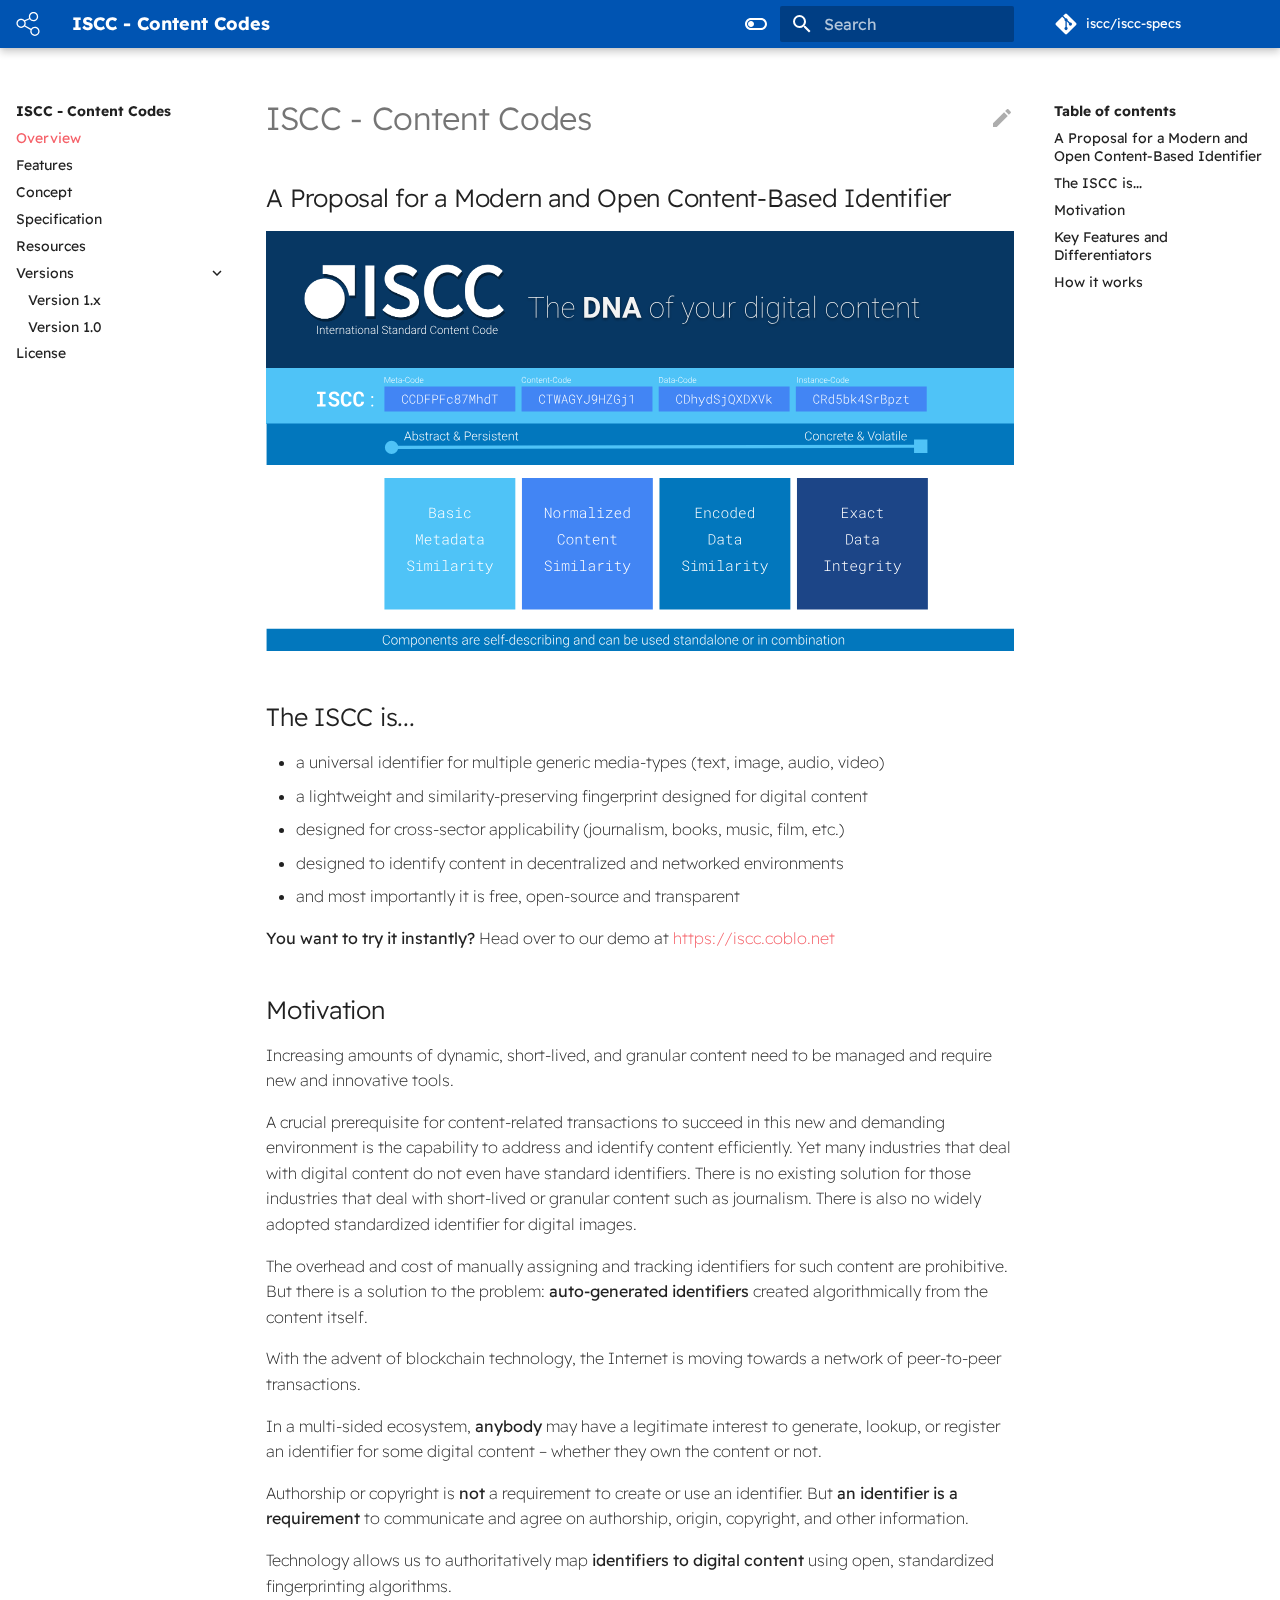
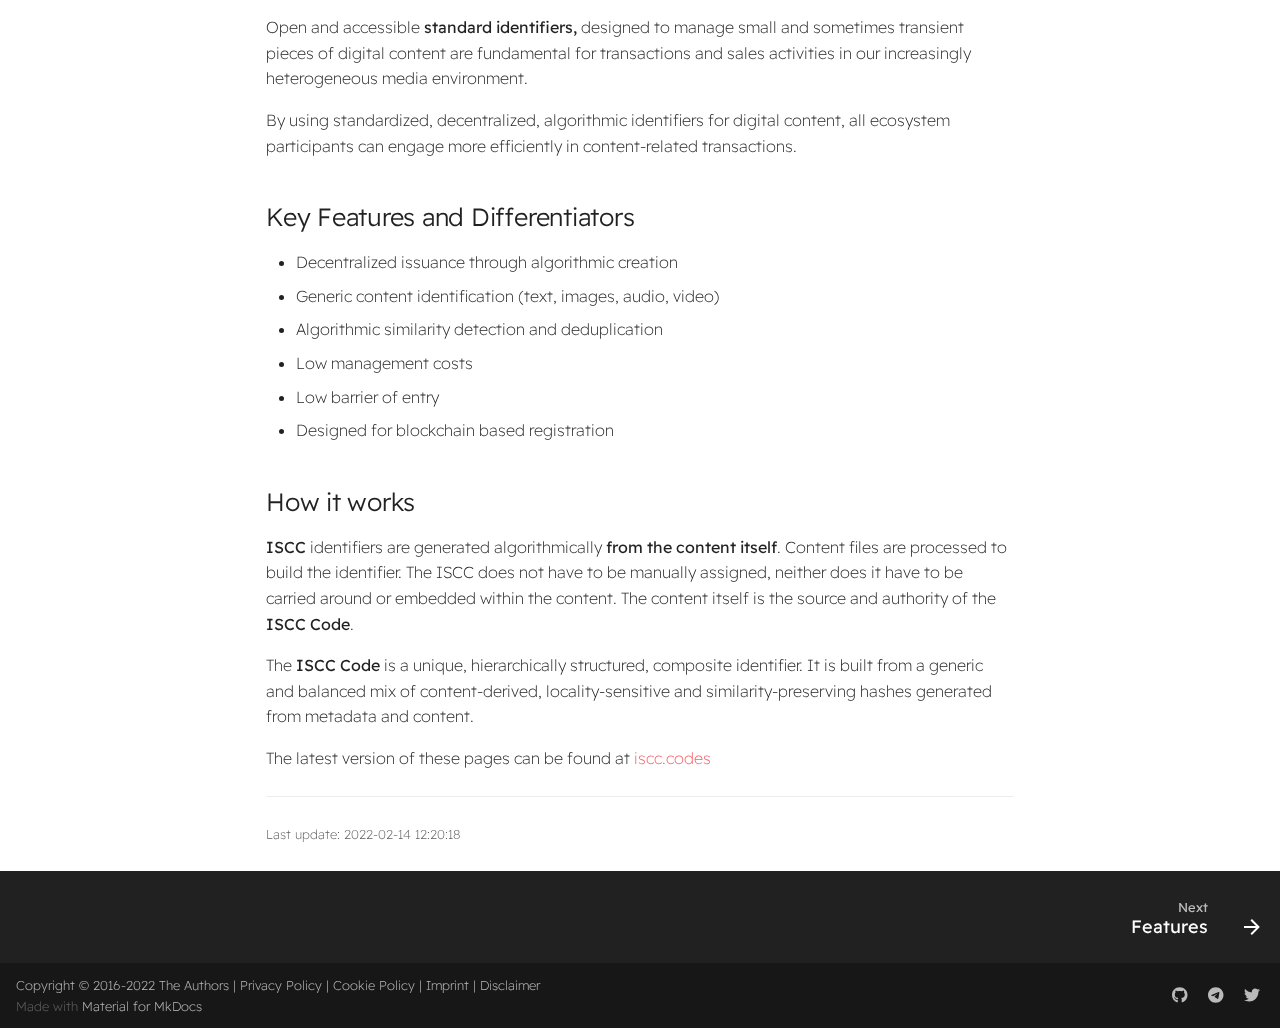
==== commit 2889bcbd: "Deployed 0297e83 with MkDocs version: 1.2.3" ====
--- a/index.html
+++ b/index.html
@@ -1 +1 @@
-<!doctype html><html lang=en class=no-js> <head><meta charset=utf-8><meta name=viewport content="width=device-width,initial-scale=1"><meta name=description content="The intelligent digital media identifier."><meta name=author content="Titusz Pan"><link href=http://iscc.codes/ rel=canonical><link rel=icon href=images/favicon.png><meta name=generator content="mkdocs-1.2.3, mkdocs-material-8.1.10"><title>ISCC - Content Codes - ISCC - Content Codes</title><link rel=stylesheet href=assets/stylesheets/main.d6be258b.min.css><link rel=stylesheet href=assets/stylesheets/palette.e6a45f82.min.css><link rel=preconnect href=https://fonts.gstatic.com crossorigin><link rel=stylesheet href="https://fonts.googleapis.com/css?family=Readex+Pro:300,400,400i,700%7CJetBrains+Mono&display=fallback"><style>:root{--md-text-font:"Readex Pro";--md-code-font:"JetBrains Mono"}</style><link rel=stylesheet href=stylesheets/custom.css><script>__md_scope=new URL(".",location),__md_get=(e,_=localStorage,t=__md_scope)=>JSON.parse(_.getItem(t.pathname+"."+e)),__md_set=(e,_,t=localStorage,a=__md_scope)=>{try{t.setItem(a.pathname+"."+e,JSON.stringify(_))}catch(e){}}</script></head> <body dir=ltr data-md-color-scheme=default data-md-color-primary data-md-color-accent> <script>var palette=__md_get("__palette");if(palette&&"object"==typeof palette.color)for(var key of Object.keys(palette.color))document.body.setAttribute("data-md-color-"+key,palette.color[key])</script> <input class=md-toggle data-md-toggle=drawer type=checkbox id=__drawer autocomplete=off> <input class=md-toggle data-md-toggle=search type=checkbox id=__search autocomplete=off> <label class=md-overlay for=__drawer></label> <div data-md-component=skip> <a href=#iscc-content-codes class=md-skip> Skip to content </a> </div> <div data-md-component=announce> </div> <header class=md-header data-md-component=header> <nav class="md-header__inner md-grid" aria-label=Header> <a href=. title="ISCC - Content Codes" class="md-header__button md-logo" aria-label="ISCC - Content Codes" data-md-component=logo> <img src=images/logo-white.svg alt=logo> </a> <label class="md-header__button md-icon" for=__drawer> <svg xmlns=http://www.w3.org/2000/svg viewbox="0 0 24 24"><path d="M3 6h18v2H3V6m0 5h18v2H3v-2m0 5h18v2H3v-2z"/></svg> </label> <div class=md-header__title data-md-component=header-title> <div class=md-header__ellipsis> <div class=md-header__topic> <span class=md-ellipsis> ISCC - Content Codes </span> </div> <div class=md-header__topic data-md-component=header-topic> <span class=md-ellipsis> ISCC - Content Codes </span> </div> </div> </div> <form class=md-header__option data-md-component=palette> <input class=md-option data-md-color-media data-md-color-scheme=default data-md-color-primary data-md-color-accent aria-label="Switch to dark mode" type=radio name=__palette id=__palette_1> <label class="md-header__button md-icon" title="Switch to dark mode" for=__palette_2 hidden> <svg xmlns=http://www.w3.org/2000/svg viewbox="0 0 24 24"><path d="M17 6H7c-3.31 0-6 2.69-6 6s2.69 6 6 6h10c3.31 0 6-2.69 6-6s-2.69-6-6-6zm0 10H7c-2.21 0-4-1.79-4-4s1.79-4 4-4h10c2.21 0 4 1.79 4 4s-1.79 4-4 4zM7 9c-1.66 0-3 1.34-3 3s1.34 3 3 3 3-1.34 3-3-1.34-3-3-3z"/></svg> </label> <input class=md-option data-md-color-media data-md-color-scheme=slate data-md-color-primary data-md-color-accent aria-label="Switch to light mode" type=radio name=__palette id=__palette_2> <label class="md-header__button md-icon" title="Switch to light mode" for=__palette_1 hidden> <svg xmlns=http://www.w3.org/2000/svg viewbox="0 0 24 24"><path d="M17 7H7a5 5 0 0 0-5 5 5 5 0 0 0 5 5h10a5 5 0 0 0 5-5 5 5 0 0 0-5-5m0 8a3 3 0 0 1-3-3 3 3 0 0 1 3-3 3 3 0 0 1 3 3 3 3 0 0 1-3 3z"/></svg> </label> </form> <label class="md-header__button md-icon" for=__search> <svg xmlns=http://www.w3.org/2000/svg viewbox="0 0 24 24"><path d="M9.5 3A6.5 6.5 0 0 1 16 9.5c0 1.61-.59 3.09-1.56 4.23l.27.27h.79l5 5-1.5 1.5-5-5v-.79l-.27-.27A6.516 6.516 0 0 1 9.5 16 6.5 6.5 0 0 1 3 9.5 6.5 6.5 0 0 1 9.5 3m0 2C7 5 5 7 5 9.5S7 14 9.5 14 14 12 14 9.5 12 5 9.5 5z"/></svg> </label> <div class=md-search data-md-component=search role=dialog> <label class=md-search__overlay for=__search></label> <div class=md-search__inner role=search> <form class=md-search__form name=search> <input type=text class=md-search__input name=query aria-label=Search placeholder=Search autocapitalize=off autocorrect=off autocomplete=off spellcheck=false data-md-component=search-query required> <label class="md-search__icon md-icon" for=__search> <svg xmlns=http://www.w3.org/2000/svg viewbox="0 0 24 24"><path d="M9.5 3A6.5 6.5 0 0 1 16 9.5c0 1.61-.59 3.09-1.56 4.23l.27.27h.79l5 5-1.5 1.5-5-5v-.79l-.27-.27A6.516 6.516 0 0 1 9.5 16 6.5 6.5 0 0 1 3 9.5 6.5 6.5 0 0 1 9.5 3m0 2C7 5 5 7 5 9.5S7 14 9.5 14 14 12 14 9.5 12 5 9.5 5z"/></svg> <svg xmlns=http://www.w3.org/2000/svg viewbox="0 0 24 24"><path d="M20 11v2H8l5.5 5.5-1.42 1.42L4.16 12l7.92-7.92L13.5 5.5 8 11h12z"/></svg> </label> <nav class=md-search__options aria-label=Search> <button type=reset class="md-search__icon md-icon" aria-label=Clear tabindex=-1> <svg xmlns=http://www.w3.org/2000/svg viewbox="0 0 24 24"><path d="M19 6.41 17.59 5 12 10.59 6.41 5 5 6.41 10.59 12 5 17.59 6.41 19 12 13.41 17.59 19 19 17.59 13.41 12 19 6.41z"/></svg> </button> </nav> </form> <div class=md-search__output> <div class=md-search__scrollwrap data-md-scrollfix> <div class=md-search-result data-md-component=search-result> <div class=md-search-result__meta> Initializing search </div> <ol class=md-search-result__list></ol> </div> </div> </div> </div> </div> <div class=md-header__source> <a href=https://github.com/iscc/iscc-specs/ title="Go to repository" class=md-source data-md-component=source> <div class="md-source__icon md-icon"> <svg xmlns=http://www.w3.org/2000/svg viewbox="0 0 448 512"><path d="M439.55 236.05 244 40.45a28.87 28.87 0 0 0-40.81 0l-40.66 40.63 51.52 51.52c27.06-9.14 52.68 16.77 43.39 43.68l49.66 49.66c34.23-11.8 61.18 31 35.47 56.69-26.49 26.49-70.21-2.87-56-37.34L240.22 199v121.85c25.3 12.54 22.26 41.85 9.08 55a34.34 34.34 0 0 1-48.55 0c-17.57-17.6-11.07-46.91 11.25-56v-123c-20.8-8.51-24.6-30.74-18.64-45L142.57 101 8.45 235.14a28.86 28.86 0 0 0 0 40.81l195.61 195.6a28.86 28.86 0 0 0 40.8 0l194.69-194.69a28.86 28.86 0 0 0 0-40.81z"/></svg> </div> <div class=md-source__repository> iscc/iscc-specs </div> </a> </div> </nav> </header> <div class=md-container data-md-component=container> <main class=md-main data-md-component=main> <div class="md-main__inner md-grid"> <div class="md-sidebar md-sidebar--primary" data-md-component=sidebar data-md-type=navigation> <div class=md-sidebar__scrollwrap> <div class=md-sidebar__inner> <nav class="md-nav md-nav--primary" aria-label=Navigation data-md-level=0> <label class=md-nav__title for=__drawer> <a href=. title="ISCC - Content Codes" class="md-nav__button md-logo" aria-label="ISCC - Content Codes" data-md-component=logo> <img src=images/logo-white.svg alt=logo> </a> ISCC - Content Codes </label> <div class=md-nav__source> <a href=https://github.com/iscc/iscc-specs/ title="Go to repository" class=md-source data-md-component=source> <div class="md-source__icon md-icon"> <svg xmlns=http://www.w3.org/2000/svg viewbox="0 0 448 512"><path d="M439.55 236.05 244 40.45a28.87 28.87 0 0 0-40.81 0l-40.66 40.63 51.52 51.52c27.06-9.14 52.68 16.77 43.39 43.68l49.66 49.66c34.23-11.8 61.18 31 35.47 56.69-26.49 26.49-70.21-2.87-56-37.34L240.22 199v121.85c25.3 12.54 22.26 41.85 9.08 55a34.34 34.34 0 0 1-48.55 0c-17.57-17.6-11.07-46.91 11.25-56v-123c-20.8-8.51-24.6-30.74-18.64-45L142.57 101 8.45 235.14a28.86 28.86 0 0 0 0 40.81l195.61 195.6a28.86 28.86 0 0 0 40.8 0l194.69-194.69a28.86 28.86 0 0 0 0-40.81z"/></svg> </div> <div class=md-source__repository> iscc/iscc-specs </div> </a> </div> <ul class=md-nav__list data-md-scrollfix> <li class="md-nav__item md-nav__item--active"> <input class="md-nav__toggle md-toggle" data-md-toggle=toc type=checkbox id=__toc> <label class="md-nav__link md-nav__link--active" for=__toc> Overview <span class="md-nav__icon md-icon"></span> </label> <a href=. class="md-nav__link md-nav__link--active"> Overview </a> <nav class="md-nav md-nav--secondary" aria-label="Table of contents"> <label class=md-nav__title for=__toc> <span class="md-nav__icon md-icon"></span> Table of contents </label> <ul class=md-nav__list data-md-component=toc data-md-scrollfix> <li class=md-nav__item> <a href=#a-proposal-for-a-modern-and-open-content-based-identifier class=md-nav__link> A Proposal for a Modern and Open Content-Based Identifier </a> </li> <li class=md-nav__item> <a href=#the-iscc-is class=md-nav__link> The ISCC is... </a> </li> <li class=md-nav__item> <a href=#motivation class=md-nav__link> Motivation </a> </li> <li class=md-nav__item> <a href=#key-features-and-differentiators class=md-nav__link> Key Features and Differentiators </a> </li> <li class=md-nav__item> <a href=#how-it-works class=md-nav__link> How it works </a> </li> </ul> </nav> </li> <li class=md-nav__item> <a href=features/ class=md-nav__link> Features </a> </li> <li class=md-nav__item> <a href=concept/ class=md-nav__link> Concept </a> </li> <li class=md-nav__item> <a href=specification/ class=md-nav__link> Specification </a> </li> <li class=md-nav__item> <a href=resources/ class=md-nav__link> Resources </a> </li> <li class="md-nav__item md-nav__item--nested"> <input class="md-nav__toggle md-toggle" data-md-toggle=__nav_6 data-md-state=indeterminate type=checkbox id=__nav_6 checked> <label class=md-nav__link for=__nav_6> Versions <span class="md-nav__icon md-icon"></span> </label> <nav class=md-nav aria-label=Versions data-md-level=1> <label class=md-nav__title for=__nav_6> <span class="md-nav__icon md-icon"></span> Versions </label> <ul class=md-nav__list data-md-scrollfix> <li class=md-nav__item> <a href=specification/ class=md-nav__link> Version 1.x </a> </li> <li class=md-nav__item> <a href=https://github.com/iscc/iscc-specs/blob/version-1.0/docs/specification.md class=md-nav__link> Version 1.0 </a> </li> </ul> </nav> </li> <li class=md-nav__item> <a href=license/ class=md-nav__link> License </a> </li> </ul> </nav> </div> </div> </div> <div class="md-sidebar md-sidebar--secondary" data-md-component=sidebar data-md-type=toc> <div class=md-sidebar__scrollwrap> <div class=md-sidebar__inner> <nav class="md-nav md-nav--secondary" aria-label="Table of contents"> <label class=md-nav__title for=__toc> <span class="md-nav__icon md-icon"></span> Table of contents </label> <ul class=md-nav__list data-md-component=toc data-md-scrollfix> <li class=md-nav__item> <a href=#a-proposal-for-a-modern-and-open-content-based-identifier class=md-nav__link> A Proposal for a Modern and Open Content-Based Identifier </a> </li> <li class=md-nav__item> <a href=#the-iscc-is class=md-nav__link> The ISCC is... </a> </li> <li class=md-nav__item> <a href=#motivation class=md-nav__link> Motivation </a> </li> <li class=md-nav__item> <a href=#key-features-and-differentiators class=md-nav__link> Key Features and Differentiators </a> </li> <li class=md-nav__item> <a href=#how-it-works class=md-nav__link> How it works </a> </li> </ul> </nav> </div> </div> </div> <div class=md-content data-md-component=content> <article class="md-content__inner md-typeset"> <a href=https://github.com/iscc/iscc-specs/edit/master/docs/index.md title="Edit this page" class="md-content__button md-icon"> <svg xmlns=http://www.w3.org/2000/svg viewbox="0 0 24 24"><path d="M20.71 7.04c.39-.39.39-1.04 0-1.41l-2.34-2.34c-.37-.39-1.02-.39-1.41 0l-1.84 1.83 3.75 3.75M3 17.25V21h3.75L17.81 9.93l-3.75-3.75L3 17.25z"/></svg> </a> <h1 id=iscc-content-codes>ISCC - Content Codes<a class=headerlink href=#iscc-content-codes title="Permanent link">#</a></h1> <h2 id=a-proposal-for-a-modern-and-open-content-based-identifier>A Proposal for a Modern and Open Content-Based Identifier<a class=headerlink href=#a-proposal-for-a-modern-and-open-content-based-identifier title="Permanent link">#</a></h2> <p><img alt=iscc-sample src=images/iscc-algo-design2.svg></p> <h2 id=the-iscc-is>The ISCC is...<a class=headerlink href=#the-iscc-is title="Permanent link">#</a></h2> <ul> <li>a universal identifier for multiple generic media-types (text, image, audio, video)</li> <li>a lightweight and similarity-preserving fingerprint designed for digital content</li> <li>designed for cross-sector applicability (journalism, books, music, film, etc.)</li> <li>designed to identify content in decentralized and networked environments</li> <li>and most importantly it is free, open-source and transparent</li> </ul> <p><strong>You want to try it instantly?</strong> Head over to our demo at <a href=https://iscc.coblo.net>https://iscc.coblo.net</a></p> <h2 id=motivation>Motivation<a class=headerlink href=#motivation title="Permanent link">#</a></h2> <p>Increasing amounts of dynamic, short-lived, and granular content need to be managed and require new and innovative tools.</p> <p>A crucial prerequisite for content-related transactions to succeed in this new and demanding environment is the capability to address and identify content efficiently. Yet many industries that deal with digital content do not even have standard identifiers. There is no existing solution for those industries that deal with short-lived or granular content such as journalism. There is also no widely adopted standardized identifier for digital images.</p> <p>The overhead and cost of manually assigning and tracking identifiers for such content are prohibitive. But there is a solution to the problem: <strong>auto-generated identifiers</strong> created algorithmically from the content itself.</p> <p>With the advent of blockchain technology, the Internet is moving towards a network of peer-to-peer transactions.</p> <p>In a multi-sided ecosystem, <strong>anybody</strong> may have a legitimate interest to generate, lookup, or register an identifier for some digital content – whether they own the content or not.</p> <p>Authorship or copyright is <strong>not</strong> a requirement to create or use an identifier. But <strong>an identifier is a requirement</strong> to communicate and agree on authorship, origin, copyright, and other information.</p> <p>Technology allows us to authoritatively map <strong>identifiers to digital content</strong> using open, standardized fingerprinting algorithms.</p> <p>Open and accessible <strong>standard identifiers,</strong> designed to manage small and sometimes transient pieces of digital content are fundamental for transactions and sales activities in our increasingly heterogeneous media environment.</p> <p>By using standardized, decentralized, algorithmic identifiers for digital content, all ecosystem participants can engage more efficiently in content-related transactions.</p> <h2 id=key-features-and-differentiators>Key Features and Differentiators<a class=headerlink href=#key-features-and-differentiators title="Permanent link">#</a></h2> <ul> <li>Decentralized issuance through algorithmic creation</li> <li>Generic content identification (text, images, audio, video)</li> <li>Algorithmic similarity detection and deduplication</li> <li>Low management costs</li> <li>Low barrier of entry</li> <li>Designed for blockchain based registration</li> </ul> <h2 id=how-it-works>How it works<a class=headerlink href=#how-it-works title="Permanent link">#</a></h2> <p><strong>ISCC</strong> identifiers are generated algorithmically <strong>from the content itself</strong>. Content files are processed to build the identifier. The ISCC does not have to be manually assigned, neither does it have to be carried around or embedded within the content. The content itself is the source and authority of the <strong>ISCC Code</strong>.</p> <p>The <strong>ISCC Code</strong> is a unique, hierarchically structured, composite identifier. It is built from a generic and balanced mix of content-derived, locality-sensitive and similarity-preserving hashes generated from metadata and content.</p> <p>The latest version of these pages can be found at <a href=http://iscc.codes>iscc.codes</a></p> <hr> <div class=md-source-file> <small> Last update: <span class="git-revision-date-localized-plugin git-revision-date-localized-plugin-iso_datetime">2022-02-14 12:20:18</span> </small> </div> </article> </div> </div> </main> <footer class=md-footer> <nav class="md-footer__inner md-grid" aria-label=Footer> <a href=features/ class="md-footer__link md-footer__link--next" aria-label="Next: Features" rel=next> <div class=md-footer__title> <div class=md-ellipsis> <span class=md-footer__direction> Next </span> Features </div> </div> <div class="md-footer__button md-icon"> <svg xmlns=http://www.w3.org/2000/svg viewbox="0 0 24 24"><path d="M4 11v2h12l-5.5 5.5 1.42 1.42L19.84 12l-7.92-7.92L10.5 5.5 16 11H4z"/></svg> </div> </a> </nav> <div class="md-footer-meta md-typeset"> <div class="md-footer-meta__inner md-grid"> <div class=md-copyright> <div class=md-copyright__highlight> Copyright © 2016-2022 The Authors | <a href=https://iscc.foundation/privacy>Privacy Policy</a> | <a href=https://iscc.foundation/cookies>Cookie Policy</a> | <a href=https://iscc.foundation/imprint>Imprint</a> | <a href=https://iscc.foundation/disclaimer>Disclaimer</a> </div> Made with <a href=https://squidfunk.github.io/mkdocs-material/ target=_blank rel=noopener> Material for MkDocs </a> </div> <div class=md-social> <a href=https://github.com/iscc target=_blank rel=noopener title=github.com class=md-social__link> <svg xmlns=http://www.w3.org/2000/svg viewbox="0 0 496 512"><path d="M165.9 397.4c0 2-2.3 3.6-5.2 3.6-3.3.3-5.6-1.3-5.6-3.6 0-2 2.3-3.6 5.2-3.6 3-.3 5.6 1.3 5.6 3.6zm-31.1-4.5c-.7 2 1.3 4.3 4.3 4.9 2.6 1 5.6 0 6.2-2s-1.3-4.3-4.3-5.2c-2.6-.7-5.5.3-6.2 2.3zm44.2-1.7c-2.9.7-4.9 2.6-4.6 4.9.3 2 2.9 3.3 5.9 2.6 2.9-.7 4.9-2.6 4.6-4.6-.3-1.9-3-3.2-5.9-2.9zM244.8 8C106.1 8 0 113.3 0 252c0 110.9 69.8 205.8 169.5 239.2 12.8 2.3 17.3-5.6 17.3-12.1 0-6.2-.3-40.4-.3-61.4 0 0-70 15-84.7-29.8 0 0-11.4-29.1-27.8-36.6 0 0-22.9-15.7 1.6-15.4 0 0 24.9 2 38.6 25.8 21.9 38.6 58.6 27.5 72.9 20.9 2.3-16 8.8-27.1 16-33.7-55.9-6.2-112.3-14.3-112.3-110.5 0-27.5 7.6-41.3 23.6-58.9-2.6-6.5-11.1-33.3 2.6-67.9 20.9-6.5 69 27 69 27 20-5.6 41.5-8.5 62.8-8.5s42.8 2.9 62.8 8.5c0 0 48.1-33.6 69-27 13.7 34.7 5.2 61.4 2.6 67.9 16 17.7 25.8 31.5 25.8 58.9 0 96.5-58.9 104.2-114.8 110.5 9.2 7.9 17 22.9 17 46.4 0 33.7-.3 75.4-.3 83.6 0 6.5 4.6 14.4 17.3 12.1C428.2 457.8 496 362.9 496 252 496 113.3 383.5 8 244.8 8zM97.2 352.9c-1.3 1-1 3.3.7 5.2 1.6 1.6 3.9 2.3 5.2 1 1.3-1 1-3.3-.7-5.2-1.6-1.6-3.9-2.3-5.2-1zm-10.8-8.1c-.7 1.3.3 2.9 2.3 3.9 1.6 1 3.6.7 4.3-.7.7-1.3-.3-2.9-2.3-3.9-2-.6-3.6-.3-4.3.7zm32.4 35.6c-1.6 1.3-1 4.3 1.3 6.2 2.3 2.3 5.2 2.6 6.5 1 1.3-1.3.7-4.3-1.3-6.2-2.2-2.3-5.2-2.6-6.5-1zm-11.4-14.7c-1.6 1-1.6 3.6 0 5.9 1.6 2.3 4.3 3.3 5.6 2.3 1.6-1.3 1.6-3.9 0-6.2-1.4-2.3-4-3.3-5.6-2z"/></svg> </a> <a href=https://t.me/iscc_dev target=_blank rel=noopener title=t.me class=md-social__link> <svg xmlns=http://www.w3.org/2000/svg viewbox="0 0 496 512"><path d="M248 8C111 8 0 119 0 256s111 248 248 248 248-111 248-248S385 8 248 8zm121.8 169.9-40.7 191.8c-3 13.6-11.1 16.9-22.4 10.5l-62-45.7-29.9 28.8c-3.3 3.3-6.1 6.1-12.5 6.1l4.4-63.1 114.9-103.8c5-4.4-1.1-6.9-7.7-2.5l-142 89.4-61.2-19.1c-13.3-4.2-13.6-13.3 2.8-19.7l239.1-92.2c11.1-4 20.8 2.7 17.2 19.5z"/></svg> </a> <a href=https://twitter.com/iscc_foundation target=_blank rel=noopener title=twitter.com class=md-social__link> <svg xmlns=http://www.w3.org/2000/svg viewbox="0 0 512 512"><path d="M459.37 151.716c.325 4.548.325 9.097.325 13.645 0 138.72-105.583 298.558-298.558 298.558-59.452 0-114.68-17.219-161.137-47.106 8.447.974 16.568 1.299 25.34 1.299 49.055 0 94.213-16.568 130.274-44.832-46.132-.975-84.792-31.188-98.112-72.772 6.498.974 12.995 1.624 19.818 1.624 9.421 0 18.843-1.3 27.614-3.573-48.081-9.747-84.143-51.98-84.143-102.985v-1.299c13.969 7.797 30.214 12.67 47.431 13.319-28.264-18.843-46.781-51.005-46.781-87.391 0-19.492 5.197-37.36 14.294-52.954 51.655 63.675 129.3 105.258 216.365 109.807-1.624-7.797-2.599-15.918-2.599-24.04 0-57.828 46.782-104.934 104.934-104.934 30.213 0 57.502 12.67 76.67 33.137 23.715-4.548 46.456-13.32 66.599-25.34-7.798 24.366-24.366 44.833-46.132 57.827 21.117-2.273 41.584-8.122 60.426-16.243-14.292 20.791-32.161 39.308-52.628 54.253z"/></svg> </a> </div> </div> </div> </footer> </div> <div class=md-dialog data-md-component=dialog> <div class="md-dialog__inner md-typeset"></div> </div> <script id=__config type=application/json>{"base": ".", "features": ["navigation.indexes", "navigation.tracking", "navigation.expand"], "translations": {"clipboard.copy": "Copy to clipboard", "clipboard.copied": "Copied to clipboard", "search.config.lang": "en", "search.config.pipeline": "trimmer, stopWordFilter", "search.config.separator": "[\\s\\-]+", "search.placeholder": "Search", "search.result.placeholder": "Type to start searching", "search.result.none": "No matching documents", "search.result.one": "1 matching document", "search.result.other": "# matching documents", "search.result.more.one": "1 more on this page", "search.result.more.other": "# more on this page", "search.result.term.missing": "Missing", "select.version.title": "Select version"}, "search": "assets/javascripts/workers/search.092fa1f6.min.js"}</script> <script src=assets/javascripts/bundle.e3b2bf44.min.js></script> </body> </html>+<!doctype html><html lang=en class=no-js> <head><meta charset=utf-8><meta name=viewport content="width=device-width,initial-scale=1"><meta name=description content="The intelligent digital media identifier."><meta name=author content="Titusz Pan"><link href=http://iscc.codes/ rel=canonical><link rel=icon href=images/favicon.png><meta name=generator content="mkdocs-1.2.3, mkdocs-material-8.1.11"><title>ISCC - Content Codes - ISCC - Content Codes</title><link rel=stylesheet href=assets/stylesheets/main.50e68009.min.css><link rel=stylesheet href=assets/stylesheets/palette.e6a45f82.min.css><link rel=preconnect href=https://fonts.gstatic.com crossorigin><link rel=stylesheet href="https://fonts.googleapis.com/css?family=Readex+Pro:300,400,400i,700%7CJetBrains+Mono&display=fallback"><style>:root{--md-text-font:"Readex Pro";--md-code-font:"JetBrains Mono"}</style><link rel=stylesheet href=stylesheets/custom.css><script>__md_scope=new URL(".",location),__md_get=(e,_=localStorage,t=__md_scope)=>JSON.parse(_.getItem(t.pathname+"."+e)),__md_set=(e,_,t=localStorage,a=__md_scope)=>{try{t.setItem(a.pathname+"."+e,JSON.stringify(_))}catch(e){}}</script><script defer data-domain=iscc.codes src=https://stats.iscc.codes/js/plausible.js></script></head> <body dir=ltr data-md-color-scheme=default data-md-color-primary data-md-color-accent> <script>var palette=__md_get("__palette");if(palette&&"object"==typeof palette.color)for(var key of Object.keys(palette.color))document.body.setAttribute("data-md-color-"+key,palette.color[key])</script> <input class=md-toggle data-md-toggle=drawer type=checkbox id=__drawer autocomplete=off> <input class=md-toggle data-md-toggle=search type=checkbox id=__search autocomplete=off> <label class=md-overlay for=__drawer></label> <div data-md-component=skip> <a href=#iscc-content-codes class=md-skip> Skip to content </a> </div> <div data-md-component=announce> </div> <header class=md-header data-md-component=header> <nav class="md-header__inner md-grid" aria-label=Header> <a href=. title="ISCC - Content Codes" class="md-header__button md-logo" aria-label="ISCC - Content Codes" data-md-component=logo> <img src=images/logo-white.svg alt=logo> </a> <label class="md-header__button md-icon" for=__drawer> <svg xmlns=http://www.w3.org/2000/svg viewbox="0 0 24 24"><path d="M3 6h18v2H3V6m0 5h18v2H3v-2m0 5h18v2H3v-2z"/></svg> </label> <div class=md-header__title data-md-component=header-title> <div class=md-header__ellipsis> <div class=md-header__topic> <span class=md-ellipsis> ISCC - Content Codes </span> </div> <div class=md-header__topic data-md-component=header-topic> <span class=md-ellipsis> ISCC - Content Codes </span> </div> </div> </div> <form class=md-header__option data-md-component=palette> <input class=md-option data-md-color-media data-md-color-scheme=default data-md-color-primary data-md-color-accent aria-label="Switch to dark mode" type=radio name=__palette id=__palette_1> <label class="md-header__button md-icon" title="Switch to dark mode" for=__palette_2 hidden> <svg xmlns=http://www.w3.org/2000/svg viewbox="0 0 24 24"><path d="M17 6H7c-3.31 0-6 2.69-6 6s2.69 6 6 6h10c3.31 0 6-2.69 6-6s-2.69-6-6-6zm0 10H7c-2.21 0-4-1.79-4-4s1.79-4 4-4h10c2.21 0 4 1.79 4 4s-1.79 4-4 4zM7 9c-1.66 0-3 1.34-3 3s1.34 3 3 3 3-1.34 3-3-1.34-3-3-3z"/></svg> </label> <input class=md-option data-md-color-media data-md-color-scheme=slate data-md-color-primary data-md-color-accent aria-label="Switch to light mode" type=radio name=__palette id=__palette_2> <label class="md-header__button md-icon" title="Switch to light mode" for=__palette_1 hidden> <svg xmlns=http://www.w3.org/2000/svg viewbox="0 0 24 24"><path d="M17 7H7a5 5 0 0 0-5 5 5 5 0 0 0 5 5h10a5 5 0 0 0 5-5 5 5 0 0 0-5-5m0 8a3 3 0 0 1-3-3 3 3 0 0 1 3-3 3 3 0 0 1 3 3 3 3 0 0 1-3 3z"/></svg> </label> </form> <label class="md-header__button md-icon" for=__search> <svg xmlns=http://www.w3.org/2000/svg viewbox="0 0 24 24"><path d="M9.5 3A6.5 6.5 0 0 1 16 9.5c0 1.61-.59 3.09-1.56 4.23l.27.27h.79l5 5-1.5 1.5-5-5v-.79l-.27-.27A6.516 6.516 0 0 1 9.5 16 6.5 6.5 0 0 1 3 9.5 6.5 6.5 0 0 1 9.5 3m0 2C7 5 5 7 5 9.5S7 14 9.5 14 14 12 14 9.5 12 5 9.5 5z"/></svg> </label> <div class=md-search data-md-component=search role=dialog> <label class=md-search__overlay for=__search></label> <div class=md-search__inner role=search> <form class=md-search__form name=search> <input type=text class=md-search__input name=query aria-label=Search placeholder=Search autocapitalize=off autocorrect=off autocomplete=off spellcheck=false data-md-component=search-query required> <label class="md-search__icon md-icon" for=__search> <svg xmlns=http://www.w3.org/2000/svg viewbox="0 0 24 24"><path d="M9.5 3A6.5 6.5 0 0 1 16 9.5c0 1.61-.59 3.09-1.56 4.23l.27.27h.79l5 5-1.5 1.5-5-5v-.79l-.27-.27A6.516 6.516 0 0 1 9.5 16 6.5 6.5 0 0 1 3 9.5 6.5 6.5 0 0 1 9.5 3m0 2C7 5 5 7 5 9.5S7 14 9.5 14 14 12 14 9.5 12 5 9.5 5z"/></svg> <svg xmlns=http://www.w3.org/2000/svg viewbox="0 0 24 24"><path d="M20 11v2H8l5.5 5.5-1.42 1.42L4.16 12l7.92-7.92L13.5 5.5 8 11h12z"/></svg> </label> <nav class=md-search__options aria-label=Search> <button type=reset class="md-search__icon md-icon" aria-label=Clear tabindex=-1> <svg xmlns=http://www.w3.org/2000/svg viewbox="0 0 24 24"><path d="M19 6.41 17.59 5 12 10.59 6.41 5 5 6.41 10.59 12 5 17.59 6.41 19 12 13.41 17.59 19 19 17.59 13.41 12 19 6.41z"/></svg> </button> </nav> </form> <div class=md-search__output> <div class=md-search__scrollwrap data-md-scrollfix> <div class=md-search-result data-md-component=search-result> <div class=md-search-result__meta> Initializing search </div> <ol class=md-search-result__list></ol> </div> </div> </div> </div> </div> <div class=md-header__source> <a href=https://github.com/iscc/iscc-specs/ title="Go to repository" class=md-source data-md-component=source> <div class="md-source__icon md-icon"> <svg xmlns=http://www.w3.org/2000/svg viewbox="0 0 448 512"><!-- Font Awesome Free 6.0.0 by @fontawesome - https://fontawesome.com License - https://fontawesome.com/license/free (Icons: CC BY 4.0, Fonts: SIL OFL 1.1, Code: MIT License) Copyright 2022 Fonticons, Inc.--><path d="M439.55 236.05 244 40.45a28.87 28.87 0 0 0-40.81 0l-40.66 40.63 51.52 51.52c27.06-9.14 52.68 16.77 43.39 43.68l49.66 49.66c34.23-11.8 61.18 31 35.47 56.69-26.49 26.49-70.21-2.87-56-37.34L240.22 199v121.85c25.3 12.54 22.26 41.85 9.08 55a34.34 34.34 0 0 1-48.55 0c-17.57-17.6-11.07-46.91 11.25-56v-123c-20.8-8.51-24.6-30.74-18.64-45L142.57 101 8.45 235.14a28.86 28.86 0 0 0 0 40.81l195.61 195.6a28.86 28.86 0 0 0 40.8 0l194.69-194.69a28.86 28.86 0 0 0 0-40.81z"/></svg> </div> <div class=md-source__repository> iscc/iscc-specs </div> </a> </div> </nav> </header> <div class=md-container data-md-component=container> <main class=md-main data-md-component=main> <div class="md-main__inner md-grid"> <div class="md-sidebar md-sidebar--primary" data-md-component=sidebar data-md-type=navigation> <div class=md-sidebar__scrollwrap> <div class=md-sidebar__inner> <nav class="md-nav md-nav--primary" aria-label=Navigation data-md-level=0> <label class=md-nav__title for=__drawer> <a href=. title="ISCC - Content Codes" class="md-nav__button md-logo" aria-label="ISCC - Content Codes" data-md-component=logo> <img src=images/logo-white.svg alt=logo> </a> ISCC - Content Codes </label> <div class=md-nav__source> <a href=https://github.com/iscc/iscc-specs/ title="Go to repository" class=md-source data-md-component=source> <div class="md-source__icon md-icon"> <svg xmlns=http://www.w3.org/2000/svg viewbox="0 0 448 512"><!-- Font Awesome Free 6.0.0 by @fontawesome - https://fontawesome.com License - https://fontawesome.com/license/free (Icons: CC BY 4.0, Fonts: SIL OFL 1.1, Code: MIT License) Copyright 2022 Fonticons, Inc.--><path d="M439.55 236.05 244 40.45a28.87 28.87 0 0 0-40.81 0l-40.66 40.63 51.52 51.52c27.06-9.14 52.68 16.77 43.39 43.68l49.66 49.66c34.23-11.8 61.18 31 35.47 56.69-26.49 26.49-70.21-2.87-56-37.34L240.22 199v121.85c25.3 12.54 22.26 41.85 9.08 55a34.34 34.34 0 0 1-48.55 0c-17.57-17.6-11.07-46.91 11.25-56v-123c-20.8-8.51-24.6-30.74-18.64-45L142.57 101 8.45 235.14a28.86 28.86 0 0 0 0 40.81l195.61 195.6a28.86 28.86 0 0 0 40.8 0l194.69-194.69a28.86 28.86 0 0 0 0-40.81z"/></svg> </div> <div class=md-source__repository> iscc/iscc-specs </div> </a> </div> <ul class=md-nav__list data-md-scrollfix> <li class="md-nav__item md-nav__item--active"> <input class="md-nav__toggle md-toggle" data-md-toggle=toc type=checkbox id=__toc> <label class="md-nav__link md-nav__link--active" for=__toc> Overview <span class="md-nav__icon md-icon"></span> </label> <a href=. class="md-nav__link md-nav__link--active"> Overview </a> <nav class="md-nav md-nav--secondary" aria-label="Table of contents"> <label class=md-nav__title for=__toc> <span class="md-nav__icon md-icon"></span> Table of contents </label> <ul class=md-nav__list data-md-component=toc data-md-scrollfix> <li class=md-nav__item> <a href=#a-proposal-for-a-modern-and-open-content-based-identifier class=md-nav__link> A Proposal for a Modern and Open Content-Based Identifier </a> </li> <li class=md-nav__item> <a href=#the-iscc-is class=md-nav__link> The ISCC is... </a> </li> <li class=md-nav__item> <a href=#motivation class=md-nav__link> Motivation </a> </li> <li class=md-nav__item> <a href=#key-features-and-differentiators class=md-nav__link> Key Features and Differentiators </a> </li> <li class=md-nav__item> <a href=#how-it-works class=md-nav__link> How it works </a> </li> </ul> </nav> </li> <li class=md-nav__item> <a href=features/ class=md-nav__link> Features </a> </li> <li class=md-nav__item> <a href=concept/ class=md-nav__link> Concept </a> </li> <li class=md-nav__item> <a href=specification/ class=md-nav__link> Specification </a> </li> <li class=md-nav__item> <a href=resources/ class=md-nav__link> Resources </a> </li> <li class="md-nav__item md-nav__item--nested"> <input class="md-nav__toggle md-toggle" data-md-toggle=__nav_6 data-md-state=indeterminate type=checkbox id=__nav_6 checked> <label class=md-nav__link for=__nav_6> Versions <span class="md-nav__icon md-icon"></span> </label> <nav class=md-nav aria-label=Versions data-md-level=1> <label class=md-nav__title for=__nav_6> <span class="md-nav__icon md-icon"></span> Versions </label> <ul class=md-nav__list data-md-scrollfix> <li class=md-nav__item> <a href=specification/ class=md-nav__link> Version 1.x </a> </li> <li class=md-nav__item> <a href=https://github.com/iscc/iscc-specs/blob/version-1.0/docs/specification.md class=md-nav__link> Version 1.0 </a> </li> </ul> </nav> </li> <li class=md-nav__item> <a href=license/ class=md-nav__link> License </a> </li> </ul> </nav> </div> </div> </div> <div class="md-sidebar md-sidebar--secondary" data-md-component=sidebar data-md-type=toc> <div class=md-sidebar__scrollwrap> <div class=md-sidebar__inner> <nav class="md-nav md-nav--secondary" aria-label="Table of contents"> <label class=md-nav__title for=__toc> <span class="md-nav__icon md-icon"></span> Table of contents </label> <ul class=md-nav__list data-md-component=toc data-md-scrollfix> <li class=md-nav__item> <a href=#a-proposal-for-a-modern-and-open-content-based-identifier class=md-nav__link> A Proposal for a Modern and Open Content-Based Identifier </a> </li> <li class=md-nav__item> <a href=#the-iscc-is class=md-nav__link> The ISCC is... </a> </li> <li class=md-nav__item> <a href=#motivation class=md-nav__link> Motivation </a> </li> <li class=md-nav__item> <a href=#key-features-and-differentiators class=md-nav__link> Key Features and Differentiators </a> </li> <li class=md-nav__item> <a href=#how-it-works class=md-nav__link> How it works </a> </li> </ul> </nav> </div> </div> </div> <div class=md-content data-md-component=content> <article class="md-content__inner md-typeset"> <a href=https://github.com/iscc/iscc-specs/edit/master/docs/index.md title="Edit this page" class="md-content__button md-icon"> <svg xmlns=http://www.w3.org/2000/svg viewbox="0 0 24 24"><path d="M20.71 7.04c.39-.39.39-1.04 0-1.41l-2.34-2.34c-.37-.39-1.02-.39-1.41 0l-1.84 1.83 3.75 3.75M3 17.25V21h3.75L17.81 9.93l-3.75-3.75L3 17.25z"/></svg> </a> <h1 id=iscc-content-codes>ISCC - Content Codes<a class=headerlink href=#iscc-content-codes title="Permanent link">#</a></h1> <h2 id=a-proposal-for-a-modern-and-open-content-based-identifier>A Proposal for a Modern and Open Content-Based Identifier<a class=headerlink href=#a-proposal-for-a-modern-and-open-content-based-identifier title="Permanent link">#</a></h2> <p><img alt=iscc-sample src=images/iscc-algo-design2.svg></p> <h2 id=the-iscc-is>The ISCC is...<a class=headerlink href=#the-iscc-is title="Permanent link">#</a></h2> <ul> <li>a universal identifier for multiple generic media-types (text, image, audio, video)</li> <li>a lightweight and similarity-preserving fingerprint designed for digital content</li> <li>designed for cross-sector applicability (journalism, books, music, film, etc.)</li> <li>designed to identify content in decentralized and networked environments</li> <li>and most importantly it is free, open-source and transparent</li> </ul> <p><strong>You want to try it instantly?</strong> Head over to our demo at <a href=https://iscc.coblo.net>https://iscc.coblo.net</a></p> <h2 id=motivation>Motivation<a class=headerlink href=#motivation title="Permanent link">#</a></h2> <p>Increasing amounts of dynamic, short-lived, and granular content need to be managed and require new and innovative tools.</p> <p>A crucial prerequisite for content-related transactions to succeed in this new and demanding environment is the capability to address and identify content efficiently. Yet many industries that deal with digital content do not even have standard identifiers. There is no existing solution for those industries that deal with short-lived or granular content such as journalism. There is also no widely adopted standardized identifier for digital images.</p> <p>The overhead and cost of manually assigning and tracking identifiers for such content are prohibitive. But there is a solution to the problem: <strong>auto-generated identifiers</strong> created algorithmically from the content itself.</p> <p>With the advent of blockchain technology, the Internet is moving towards a network of peer-to-peer transactions.</p> <p>In a multi-sided ecosystem, <strong>anybody</strong> may have a legitimate interest to generate, lookup, or register an identifier for some digital content – whether they own the content or not.</p> <p>Authorship or copyright is <strong>not</strong> a requirement to create or use an identifier. But <strong>an identifier is a requirement</strong> to communicate and agree on authorship, origin, copyright, and other information.</p> <p>Technology allows us to authoritatively map <strong>identifiers to digital content</strong> using open, standardized fingerprinting algorithms.</p> <p>Open and accessible <strong>standard identifiers,</strong> designed to manage small and sometimes transient pieces of digital content are fundamental for transactions and sales activities in our increasingly heterogeneous media environment.</p> <p>By using standardized, decentralized, algorithmic identifiers for digital content, all ecosystem participants can engage more efficiently in content-related transactions.</p> <h2 id=key-features-and-differentiators>Key Features and Differentiators<a class=headerlink href=#key-features-and-differentiators title="Permanent link">#</a></h2> <ul> <li>Decentralized issuance through algorithmic creation</li> <li>Generic content identification (text, images, audio, video)</li> <li>Algorithmic similarity detection and deduplication</li> <li>Low management costs</li> <li>Low barrier of entry</li> <li>Designed for blockchain based registration</li> </ul> <h2 id=how-it-works>How it works<a class=headerlink href=#how-it-works title="Permanent link">#</a></h2> <p><strong>ISCC</strong> identifiers are generated algorithmically <strong>from the content itself</strong>. Content files are processed to build the identifier. The ISCC does not have to be manually assigned, neither does it have to be carried around or embedded within the content. The content itself is the source and authority of the <strong>ISCC Code</strong>.</p> <p>The <strong>ISCC Code</strong> is a unique, hierarchically structured, composite identifier. It is built from a generic and balanced mix of content-derived, locality-sensitive and similarity-preserving hashes generated from metadata and content.</p> <p>The latest version of these pages can be found at <a href=http://iscc.codes>iscc.codes</a></p> <hr> <div class=md-source-file> <small> Last update: <span class="git-revision-date-localized-plugin git-revision-date-localized-plugin-iso_datetime">2022-02-14 12:20:18</span> </small> </div> </article> </div> </div> </main> <footer class=md-footer> <nav class="md-footer__inner md-grid" aria-label=Footer> <a href=features/ class="md-footer__link md-footer__link--next" aria-label="Next: Features" rel=next> <div class=md-footer__title> <div class=md-ellipsis> <span class=md-footer__direction> Next </span> Features </div> </div> <div class="md-footer__button md-icon"> <svg xmlns=http://www.w3.org/2000/svg viewbox="0 0 24 24"><path d="M4 11v2h12l-5.5 5.5 1.42 1.42L19.84 12l-7.92-7.92L10.5 5.5 16 11H4z"/></svg> </div> </a> </nav> <div class="md-footer-meta md-typeset"> <div class="md-footer-meta__inner md-grid"> <div class=md-copyright> <div class=md-copyright__highlight> Copyright © 2016-2022 The Authors | <a href=https://iscc.foundation/privacy>Privacy Policy</a> | <a href=https://iscc.foundation/cookies>Cookie Policy</a> | <a href=https://iscc.foundation/imprint>Imprint</a> | <a href=https://iscc.foundation/disclaimer>Disclaimer</a> </div> Made with <a href=https://squidfunk.github.io/mkdocs-material/ target=_blank rel=noopener> Material for MkDocs </a> </div> <div class=md-social> <a href=https://github.com/iscc target=_blank rel=noopener title=github.com class=md-social__link> <svg xmlns=http://www.w3.org/2000/svg viewbox="0 0 496 512"><!-- Font Awesome Free 6.0.0 by @fontawesome - https://fontawesome.com License - https://fontawesome.com/license/free (Icons: CC BY 4.0, Fonts: SIL OFL 1.1, Code: MIT License) Copyright 2022 Fonticons, Inc.--><path d="M165.9 397.4c0 2-2.3 3.6-5.2 3.6-3.3.3-5.6-1.3-5.6-3.6 0-2 2.3-3.6 5.2-3.6 3-.3 5.6 1.3 5.6 3.6zm-31.1-4.5c-.7 2 1.3 4.3 4.3 4.9 2.6 1 5.6 0 6.2-2s-1.3-4.3-4.3-5.2c-2.6-.7-5.5.3-6.2 2.3zm44.2-1.7c-2.9.7-4.9 2.6-4.6 4.9.3 2 2.9 3.3 5.9 2.6 2.9-.7 4.9-2.6 4.6-4.6-.3-1.9-3-3.2-5.9-2.9zM244.8 8C106.1 8 0 113.3 0 252c0 110.9 69.8 205.8 169.5 239.2 12.8 2.3 17.3-5.6 17.3-12.1 0-6.2-.3-40.4-.3-61.4 0 0-70 15-84.7-29.8 0 0-11.4-29.1-27.8-36.6 0 0-22.9-15.7 1.6-15.4 0 0 24.9 2 38.6 25.8 21.9 38.6 58.6 27.5 72.9 20.9 2.3-16 8.8-27.1 16-33.7-55.9-6.2-112.3-14.3-112.3-110.5 0-27.5 7.6-41.3 23.6-58.9-2.6-6.5-11.1-33.3 2.6-67.9 20.9-6.5 69 27 69 27 20-5.6 41.5-8.5 62.8-8.5s42.8 2.9 62.8 8.5c0 0 48.1-33.6 69-27 13.7 34.7 5.2 61.4 2.6 67.9 16 17.7 25.8 31.5 25.8 58.9 0 96.5-58.9 104.2-114.8 110.5 9.2 7.9 17 22.9 17 46.4 0 33.7-.3 75.4-.3 83.6 0 6.5 4.6 14.4 17.3 12.1C428.2 457.8 496 362.9 496 252 496 113.3 383.5 8 244.8 8zM97.2 352.9c-1.3 1-1 3.3.7 5.2 1.6 1.6 3.9 2.3 5.2 1 1.3-1 1-3.3-.7-5.2-1.6-1.6-3.9-2.3-5.2-1zm-10.8-8.1c-.7 1.3.3 2.9 2.3 3.9 1.6 1 3.6.7 4.3-.7.7-1.3-.3-2.9-2.3-3.9-2-.6-3.6-.3-4.3.7zm32.4 35.6c-1.6 1.3-1 4.3 1.3 6.2 2.3 2.3 5.2 2.6 6.5 1 1.3-1.3.7-4.3-1.3-6.2-2.2-2.3-5.2-2.6-6.5-1zm-11.4-14.7c-1.6 1-1.6 3.6 0 5.9 1.6 2.3 4.3 3.3 5.6 2.3 1.6-1.3 1.6-3.9 0-6.2-1.4-2.3-4-3.3-5.6-2z"/></svg> </a> <a href=https://t.me/iscc_dev target=_blank rel=noopener title=t.me class=md-social__link> <svg xmlns=http://www.w3.org/2000/svg viewbox="0 0 496 512"><!-- Font Awesome Free 6.0.0 by @fontawesome - https://fontawesome.com License - https://fontawesome.com/license/free (Icons: CC BY 4.0, Fonts: SIL OFL 1.1, Code: MIT License) Copyright 2022 Fonticons, Inc.--><path d="M248 8C111.033 8 0 119.033 0 256s111.033 248 248 248 248-111.033 248-248S384.967 8 248 8zm114.952 168.66c-3.732 39.215-19.881 134.378-28.1 178.3-3.476 18.584-10.322 24.816-16.948 25.425-14.4 1.326-25.338-9.517-39.287-18.661-21.827-14.308-34.158-23.215-55.346-37.177-24.485-16.135-8.612-25 5.342-39.5 3.652-3.793 67.107-61.51 68.335-66.746.153-.655.3-3.1-1.154-4.384s-3.59-.849-5.135-.5q-3.283.746-104.608 69.142-14.845 10.194-26.894 9.934c-8.855-.191-25.888-5.006-38.551-9.123-15.531-5.048-27.875-7.717-26.8-16.291q.84-6.7 18.45-13.7 108.446-47.248 144.628-62.3c68.872-28.647 83.183-33.623 92.511-33.789 2.052-.034 6.639.474 9.61 2.885a10.452 10.452 0 0 1 3.53 6.716 43.765 43.765 0 0 1 .417 9.769z"/></svg> </a> <a href=https://twitter.com/iscc_foundation target=_blank rel=noopener title=twitter.com class=md-social__link> <svg xmlns=http://www.w3.org/2000/svg viewbox="0 0 512 512"><!-- Font Awesome Free 6.0.0 by @fontawesome - https://fontawesome.com License - https://fontawesome.com/license/free (Icons: CC BY 4.0, Fonts: SIL OFL 1.1, Code: MIT License) Copyright 2022 Fonticons, Inc.--><path d="M459.37 151.716c.325 4.548.325 9.097.325 13.645 0 138.72-105.583 298.558-298.558 298.558-59.452 0-114.68-17.219-161.137-47.106 8.447.974 16.568 1.299 25.34 1.299 49.055 0 94.213-16.568 130.274-44.832-46.132-.975-84.792-31.188-98.112-72.772 6.498.974 12.995 1.624 19.818 1.624 9.421 0 18.843-1.3 27.614-3.573-48.081-9.747-84.143-51.98-84.143-102.985v-1.299c13.969 7.797 30.214 12.67 47.431 13.319-28.264-18.843-46.781-51.005-46.781-87.391 0-19.492 5.197-37.36 14.294-52.954 51.655 63.675 129.3 105.258 216.365 109.807-1.624-7.797-2.599-15.918-2.599-24.04 0-57.828 46.782-104.934 104.934-104.934 30.213 0 57.502 12.67 76.67 33.137 23.715-4.548 46.456-13.32 66.599-25.34-7.798 24.366-24.366 44.833-46.132 57.827 21.117-2.273 41.584-8.122 60.426-16.243-14.292 20.791-32.161 39.308-52.628 54.253z"/></svg> </a> </div> </div> </div> </footer> </div> <div class=md-dialog data-md-component=dialog> <div class="md-dialog__inner md-typeset"></div> </div> <script id=__config type=application/json>{"base": ".", "features": ["navigation.indexes", "navigation.tracking", "navigation.expand"], "translations": {"clipboard.copy": "Copy to clipboard", "clipboard.copied": "Copied to clipboard", "search.config.lang": "en", "search.config.pipeline": "trimmer, stopWordFilter", "search.config.separator": "[\\s\\-]+", "search.placeholder": "Search", "search.result.placeholder": "Type to start searching", "search.result.none": "No matching documents", "search.result.one": "1 matching document", "search.result.other": "# matching documents", "search.result.more.one": "1 more on this page", "search.result.more.other": "# more on this page", "search.result.term.missing": "Missing", "select.version.title": "Select version"}, "search": "assets/javascripts/workers/search.092fa1f6.min.js"}</script> <script src=assets/javascripts/bundle.5a9542cf.min.js></script> </body> </html>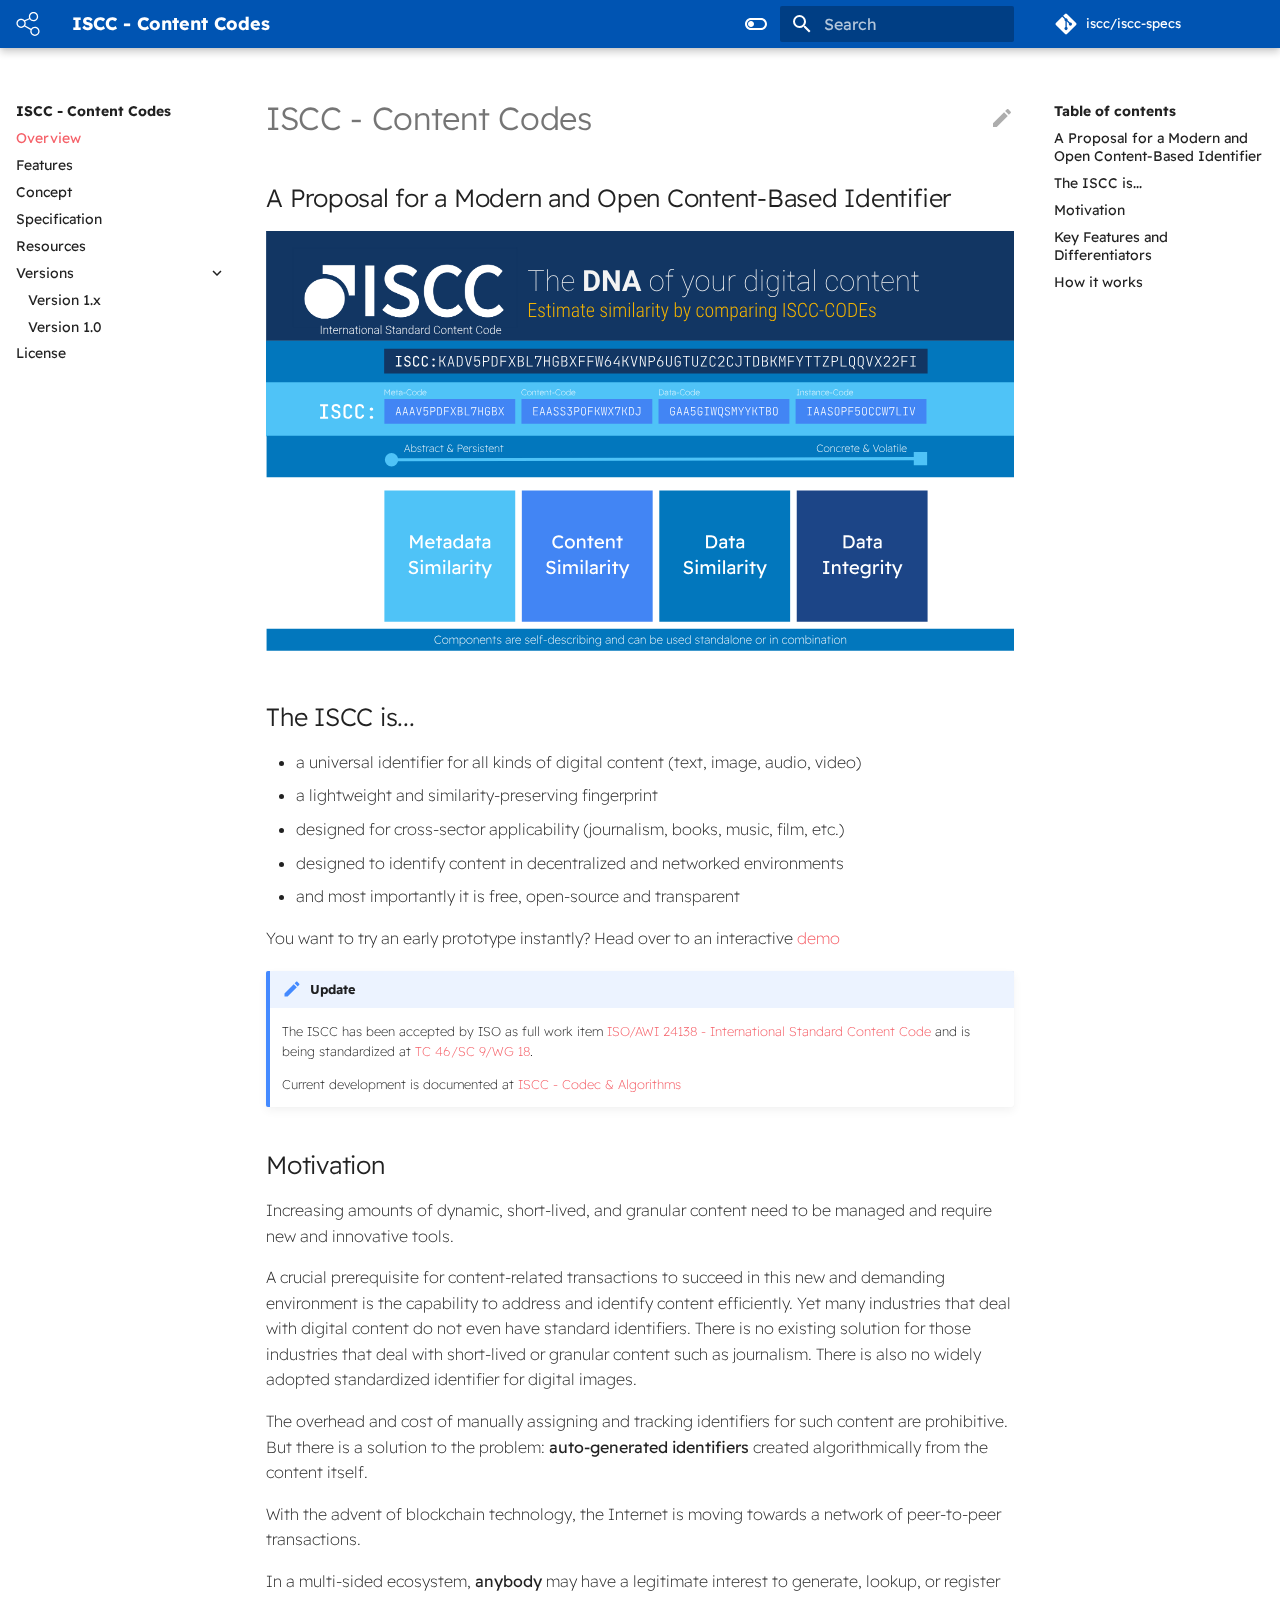
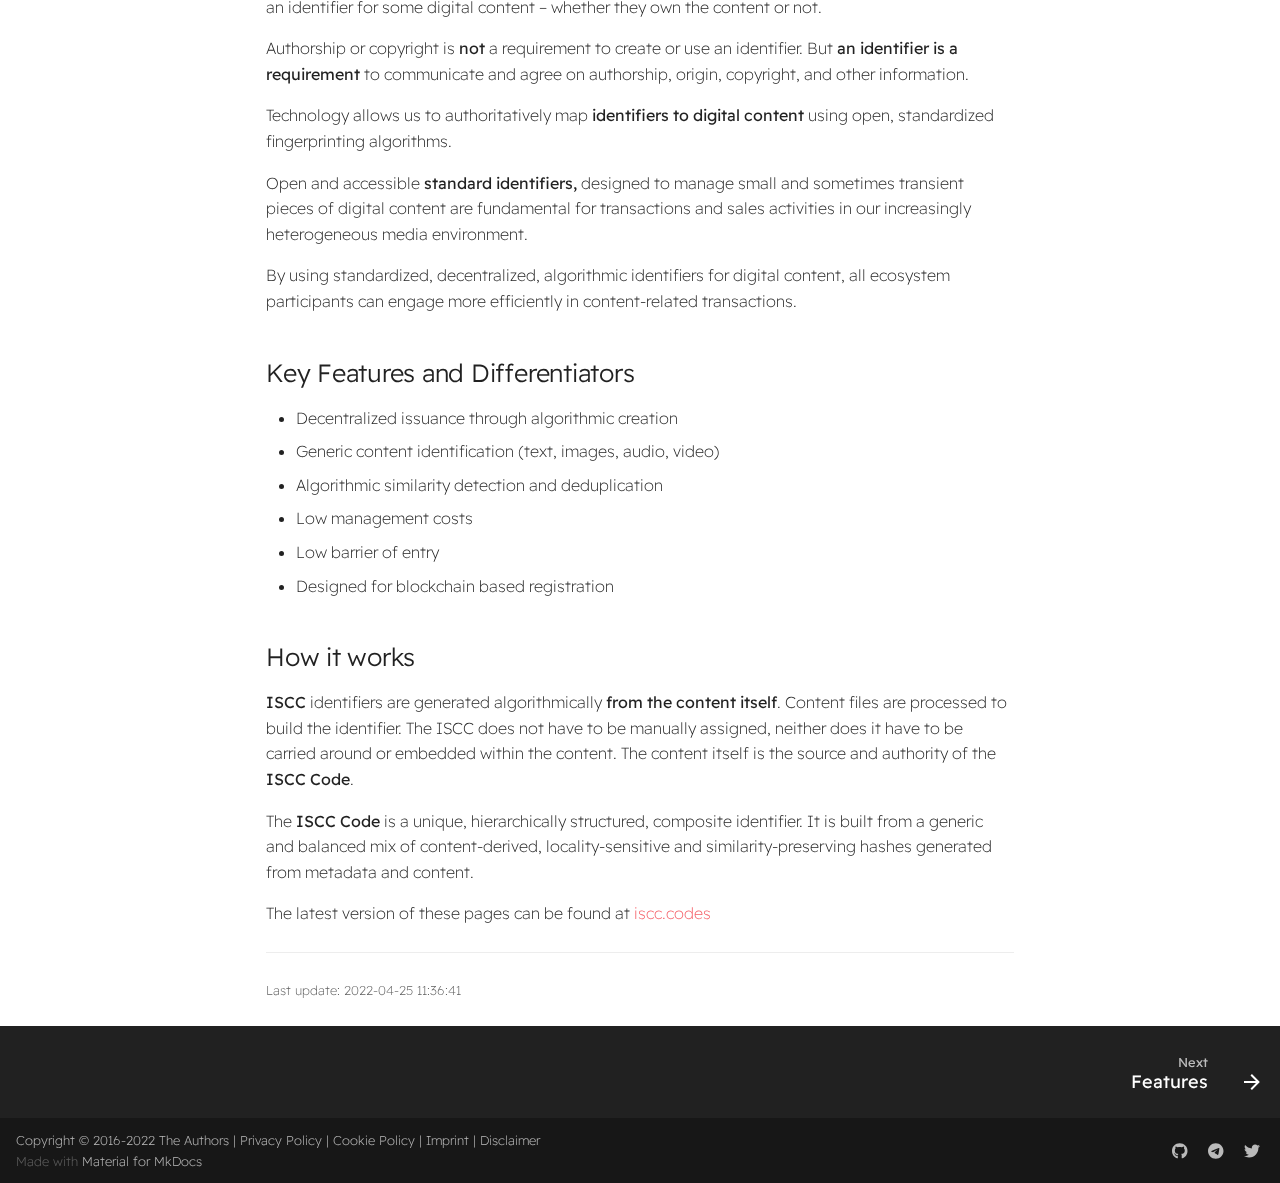
==== commit d506bf29: "Deployed cce066d with MkDocs version: 1.3.0" ====
--- a/index.html
+++ b/index.html
@@ -1 +1 @@
-<!doctype html><html lang=en class=no-js> <head><meta charset=utf-8><meta name=viewport content="width=device-width,initial-scale=1"><meta name=description content="The intelligent digital media identifier."><meta name=author content="Titusz Pan"><link href=http://iscc.codes/ rel=canonical><link rel=icon href=images/favicon.png><meta name=generator content="mkdocs-1.2.3, mkdocs-material-8.1.11"><title>ISCC - Content Codes - ISCC - Content Codes</title><link rel=stylesheet href=assets/stylesheets/main.50e68009.min.css><link rel=stylesheet href=assets/stylesheets/palette.e6a45f82.min.css><link rel=preconnect href=https://fonts.gstatic.com crossorigin><link rel=stylesheet href="https://fonts.googleapis.com/css?family=Readex+Pro:300,400,400i,700%7CJetBrains+Mono&display=fallback"><style>:root{--md-text-font:"Readex Pro";--md-code-font:"JetBrains Mono"}</style><link rel=stylesheet href=stylesheets/custom.css><script>__md_scope=new URL(".",location),__md_get=(e,_=localStorage,t=__md_scope)=>JSON.parse(_.getItem(t.pathname+"."+e)),__md_set=(e,_,t=localStorage,a=__md_scope)=>{try{t.setItem(a.pathname+"."+e,JSON.stringify(_))}catch(e){}}</script><script defer data-domain=iscc.codes src=https://stats.iscc.codes/js/plausible.js></script></head> <body dir=ltr data-md-color-scheme=default data-md-color-primary data-md-color-accent> <script>var palette=__md_get("__palette");if(palette&&"object"==typeof palette.color)for(var key of Object.keys(palette.color))document.body.setAttribute("data-md-color-"+key,palette.color[key])</script> <input class=md-toggle data-md-toggle=drawer type=checkbox id=__drawer autocomplete=off> <input class=md-toggle data-md-toggle=search type=checkbox id=__search autocomplete=off> <label class=md-overlay for=__drawer></label> <div data-md-component=skip> <a href=#iscc-content-codes class=md-skip> Skip to content </a> </div> <div data-md-component=announce> </div> <header class=md-header data-md-component=header> <nav class="md-header__inner md-grid" aria-label=Header> <a href=. title="ISCC - Content Codes" class="md-header__button md-logo" aria-label="ISCC - Content Codes" data-md-component=logo> <img src=images/logo-white.svg alt=logo> </a> <label class="md-header__button md-icon" for=__drawer> <svg xmlns=http://www.w3.org/2000/svg viewbox="0 0 24 24"><path d="M3 6h18v2H3V6m0 5h18v2H3v-2m0 5h18v2H3v-2z"/></svg> </label> <div class=md-header__title data-md-component=header-title> <div class=md-header__ellipsis> <div class=md-header__topic> <span class=md-ellipsis> ISCC - Content Codes </span> </div> <div class=md-header__topic data-md-component=header-topic> <span class=md-ellipsis> ISCC - Content Codes </span> </div> </div> </div> <form class=md-header__option data-md-component=palette> <input class=md-option data-md-color-media data-md-color-scheme=default data-md-color-primary data-md-color-accent aria-label="Switch to dark mode" type=radio name=__palette id=__palette_1> <label class="md-header__button md-icon" title="Switch to dark mode" for=__palette_2 hidden> <svg xmlns=http://www.w3.org/2000/svg viewbox="0 0 24 24"><path d="M17 6H7c-3.31 0-6 2.69-6 6s2.69 6 6 6h10c3.31 0 6-2.69 6-6s-2.69-6-6-6zm0 10H7c-2.21 0-4-1.79-4-4s1.79-4 4-4h10c2.21 0 4 1.79 4 4s-1.79 4-4 4zM7 9c-1.66 0-3 1.34-3 3s1.34 3 3 3 3-1.34 3-3-1.34-3-3-3z"/></svg> </label> <input class=md-option data-md-color-media data-md-color-scheme=slate data-md-color-primary data-md-color-accent aria-label="Switch to light mode" type=radio name=__palette id=__palette_2> <label class="md-header__button md-icon" title="Switch to light mode" for=__palette_1 hidden> <svg xmlns=http://www.w3.org/2000/svg viewbox="0 0 24 24"><path d="M17 7H7a5 5 0 0 0-5 5 5 5 0 0 0 5 5h10a5 5 0 0 0 5-5 5 5 0 0 0-5-5m0 8a3 3 0 0 1-3-3 3 3 0 0 1 3-3 3 3 0 0 1 3 3 3 3 0 0 1-3 3z"/></svg> </label> </form> <label class="md-header__button md-icon" for=__search> <svg xmlns=http://www.w3.org/2000/svg viewbox="0 0 24 24"><path d="M9.5 3A6.5 6.5 0 0 1 16 9.5c0 1.61-.59 3.09-1.56 4.23l.27.27h.79l5 5-1.5 1.5-5-5v-.79l-.27-.27A6.516 6.516 0 0 1 9.5 16 6.5 6.5 0 0 1 3 9.5 6.5 6.5 0 0 1 9.5 3m0 2C7 5 5 7 5 9.5S7 14 9.5 14 14 12 14 9.5 12 5 9.5 5z"/></svg> </label> <div class=md-search data-md-component=search role=dialog> <label class=md-search__overlay for=__search></label> <div class=md-search__inner role=search> <form class=md-search__form name=search> <input type=text class=md-search__input name=query aria-label=Search placeholder=Search autocapitalize=off autocorrect=off autocomplete=off spellcheck=false data-md-component=search-query required> <label class="md-search__icon md-icon" for=__search> <svg xmlns=http://www.w3.org/2000/svg viewbox="0 0 24 24"><path d="M9.5 3A6.5 6.5 0 0 1 16 9.5c0 1.61-.59 3.09-1.56 4.23l.27.27h.79l5 5-1.5 1.5-5-5v-.79l-.27-.27A6.516 6.516 0 0 1 9.5 16 6.5 6.5 0 0 1 3 9.5 6.5 6.5 0 0 1 9.5 3m0 2C7 5 5 7 5 9.5S7 14 9.5 14 14 12 14 9.5 12 5 9.5 5z"/></svg> <svg xmlns=http://www.w3.org/2000/svg viewbox="0 0 24 24"><path d="M20 11v2H8l5.5 5.5-1.42 1.42L4.16 12l7.92-7.92L13.5 5.5 8 11h12z"/></svg> </label> <nav class=md-search__options aria-label=Search> <button type=reset class="md-search__icon md-icon" aria-label=Clear tabindex=-1> <svg xmlns=http://www.w3.org/2000/svg viewbox="0 0 24 24"><path d="M19 6.41 17.59 5 12 10.59 6.41 5 5 6.41 10.59 12 5 17.59 6.41 19 12 13.41 17.59 19 19 17.59 13.41 12 19 6.41z"/></svg> </button> </nav> </form> <div class=md-search__output> <div class=md-search__scrollwrap data-md-scrollfix> <div class=md-search-result data-md-component=search-result> <div class=md-search-result__meta> Initializing search </div> <ol class=md-search-result__list></ol> </div> </div> </div> </div> </div> <div class=md-header__source> <a href=https://github.com/iscc/iscc-specs/ title="Go to repository" class=md-source data-md-component=source> <div class="md-source__icon md-icon"> <svg xmlns=http://www.w3.org/2000/svg viewbox="0 0 448 512"><!-- Font Awesome Free 6.0.0 by @fontawesome - https://fontawesome.com License - https://fontawesome.com/license/free (Icons: CC BY 4.0, Fonts: SIL OFL 1.1, Code: MIT License) Copyright 2022 Fonticons, Inc.--><path d="M439.55 236.05 244 40.45a28.87 28.87 0 0 0-40.81 0l-40.66 40.63 51.52 51.52c27.06-9.14 52.68 16.77 43.39 43.68l49.66 49.66c34.23-11.8 61.18 31 35.47 56.69-26.49 26.49-70.21-2.87-56-37.34L240.22 199v121.85c25.3 12.54 22.26 41.85 9.08 55a34.34 34.34 0 0 1-48.55 0c-17.57-17.6-11.07-46.91 11.25-56v-123c-20.8-8.51-24.6-30.74-18.64-45L142.57 101 8.45 235.14a28.86 28.86 0 0 0 0 40.81l195.61 195.6a28.86 28.86 0 0 0 40.8 0l194.69-194.69a28.86 28.86 0 0 0 0-40.81z"/></svg> </div> <div class=md-source__repository> iscc/iscc-specs </div> </a> </div> </nav> </header> <div class=md-container data-md-component=container> <main class=md-main data-md-component=main> <div class="md-main__inner md-grid"> <div class="md-sidebar md-sidebar--primary" data-md-component=sidebar data-md-type=navigation> <div class=md-sidebar__scrollwrap> <div class=md-sidebar__inner> <nav class="md-nav md-nav--primary" aria-label=Navigation data-md-level=0> <label class=md-nav__title for=__drawer> <a href=. title="ISCC - Content Codes" class="md-nav__button md-logo" aria-label="ISCC - Content Codes" data-md-component=logo> <img src=images/logo-white.svg alt=logo> </a> ISCC - Content Codes </label> <div class=md-nav__source> <a href=https://github.com/iscc/iscc-specs/ title="Go to repository" class=md-source data-md-component=source> <div class="md-source__icon md-icon"> <svg xmlns=http://www.w3.org/2000/svg viewbox="0 0 448 512"><!-- Font Awesome Free 6.0.0 by @fontawesome - https://fontawesome.com License - https://fontawesome.com/license/free (Icons: CC BY 4.0, Fonts: SIL OFL 1.1, Code: MIT License) Copyright 2022 Fonticons, Inc.--><path d="M439.55 236.05 244 40.45a28.87 28.87 0 0 0-40.81 0l-40.66 40.63 51.52 51.52c27.06-9.14 52.68 16.77 43.39 43.68l49.66 49.66c34.23-11.8 61.18 31 35.47 56.69-26.49 26.49-70.21-2.87-56-37.34L240.22 199v121.85c25.3 12.54 22.26 41.85 9.08 55a34.34 34.34 0 0 1-48.55 0c-17.57-17.6-11.07-46.91 11.25-56v-123c-20.8-8.51-24.6-30.74-18.64-45L142.57 101 8.45 235.14a28.86 28.86 0 0 0 0 40.81l195.61 195.6a28.86 28.86 0 0 0 40.8 0l194.69-194.69a28.86 28.86 0 0 0 0-40.81z"/></svg> </div> <div class=md-source__repository> iscc/iscc-specs </div> </a> </div> <ul class=md-nav__list data-md-scrollfix> <li class="md-nav__item md-nav__item--active"> <input class="md-nav__toggle md-toggle" data-md-toggle=toc type=checkbox id=__toc> <label class="md-nav__link md-nav__link--active" for=__toc> Overview <span class="md-nav__icon md-icon"></span> </label> <a href=. class="md-nav__link md-nav__link--active"> Overview </a> <nav class="md-nav md-nav--secondary" aria-label="Table of contents"> <label class=md-nav__title for=__toc> <span class="md-nav__icon md-icon"></span> Table of contents </label> <ul class=md-nav__list data-md-component=toc data-md-scrollfix> <li class=md-nav__item> <a href=#a-proposal-for-a-modern-and-open-content-based-identifier class=md-nav__link> A Proposal for a Modern and Open Content-Based Identifier </a> </li> <li class=md-nav__item> <a href=#the-iscc-is class=md-nav__link> The ISCC is... </a> </li> <li class=md-nav__item> <a href=#motivation class=md-nav__link> Motivation </a> </li> <li class=md-nav__item> <a href=#key-features-and-differentiators class=md-nav__link> Key Features and Differentiators </a> </li> <li class=md-nav__item> <a href=#how-it-works class=md-nav__link> How it works </a> </li> </ul> </nav> </li> <li class=md-nav__item> <a href=features/ class=md-nav__link> Features </a> </li> <li class=md-nav__item> <a href=concept/ class=md-nav__link> Concept </a> </li> <li class=md-nav__item> <a href=specification/ class=md-nav__link> Specification </a> </li> <li class=md-nav__item> <a href=resources/ class=md-nav__link> Resources </a> </li> <li class="md-nav__item md-nav__item--nested"> <input class="md-nav__toggle md-toggle" data-md-toggle=__nav_6 data-md-state=indeterminate type=checkbox id=__nav_6 checked> <label class=md-nav__link for=__nav_6> Versions <span class="md-nav__icon md-icon"></span> </label> <nav class=md-nav aria-label=Versions data-md-level=1> <label class=md-nav__title for=__nav_6> <span class="md-nav__icon md-icon"></span> Versions </label> <ul class=md-nav__list data-md-scrollfix> <li class=md-nav__item> <a href=specification/ class=md-nav__link> Version 1.x </a> </li> <li class=md-nav__item> <a href=https://github.com/iscc/iscc-specs/blob/version-1.0/docs/specification.md class=md-nav__link> Version 1.0 </a> </li> </ul> </nav> </li> <li class=md-nav__item> <a href=license/ class=md-nav__link> License </a> </li> </ul> </nav> </div> </div> </div> <div class="md-sidebar md-sidebar--secondary" data-md-component=sidebar data-md-type=toc> <div class=md-sidebar__scrollwrap> <div class=md-sidebar__inner> <nav class="md-nav md-nav--secondary" aria-label="Table of contents"> <label class=md-nav__title for=__toc> <span class="md-nav__icon md-icon"></span> Table of contents </label> <ul class=md-nav__list data-md-component=toc data-md-scrollfix> <li class=md-nav__item> <a href=#a-proposal-for-a-modern-and-open-content-based-identifier class=md-nav__link> A Proposal for a Modern and Open Content-Based Identifier </a> </li> <li class=md-nav__item> <a href=#the-iscc-is class=md-nav__link> The ISCC is... </a> </li> <li class=md-nav__item> <a href=#motivation class=md-nav__link> Motivation </a> </li> <li class=md-nav__item> <a href=#key-features-and-differentiators class=md-nav__link> Key Features and Differentiators </a> </li> <li class=md-nav__item> <a href=#how-it-works class=md-nav__link> How it works </a> </li> </ul> </nav> </div> </div> </div> <div class=md-content data-md-component=content> <article class="md-content__inner md-typeset"> <a href=https://github.com/iscc/iscc-specs/edit/master/docs/index.md title="Edit this page" class="md-content__button md-icon"> <svg xmlns=http://www.w3.org/2000/svg viewbox="0 0 24 24"><path d="M20.71 7.04c.39-.39.39-1.04 0-1.41l-2.34-2.34c-.37-.39-1.02-.39-1.41 0l-1.84 1.83 3.75 3.75M3 17.25V21h3.75L17.81 9.93l-3.75-3.75L3 17.25z"/></svg> </a> <h1 id=iscc-content-codes>ISCC - Content Codes<a class=headerlink href=#iscc-content-codes title="Permanent link">#</a></h1> <h2 id=a-proposal-for-a-modern-and-open-content-based-identifier>A Proposal for a Modern and Open Content-Based Identifier<a class=headerlink href=#a-proposal-for-a-modern-and-open-content-based-identifier title="Permanent link">#</a></h2> <p><img alt=iscc-sample src=images/iscc-algo-design2.svg></p> <h2 id=the-iscc-is>The ISCC is...<a class=headerlink href=#the-iscc-is title="Permanent link">#</a></h2> <ul> <li>a universal identifier for multiple generic media-types (text, image, audio, video)</li> <li>a lightweight and similarity-preserving fingerprint designed for digital content</li> <li>designed for cross-sector applicability (journalism, books, music, film, etc.)</li> <li>designed to identify content in decentralized and networked environments</li> <li>and most importantly it is free, open-source and transparent</li> </ul> <p><strong>You want to try it instantly?</strong> Head over to our demo at <a href=https://iscc.coblo.net>https://iscc.coblo.net</a></p> <h2 id=motivation>Motivation<a class=headerlink href=#motivation title="Permanent link">#</a></h2> <p>Increasing amounts of dynamic, short-lived, and granular content need to be managed and require new and innovative tools.</p> <p>A crucial prerequisite for content-related transactions to succeed in this new and demanding environment is the capability to address and identify content efficiently. Yet many industries that deal with digital content do not even have standard identifiers. There is no existing solution for those industries that deal with short-lived or granular content such as journalism. There is also no widely adopted standardized identifier for digital images.</p> <p>The overhead and cost of manually assigning and tracking identifiers for such content are prohibitive. But there is a solution to the problem: <strong>auto-generated identifiers</strong> created algorithmically from the content itself.</p> <p>With the advent of blockchain technology, the Internet is moving towards a network of peer-to-peer transactions.</p> <p>In a multi-sided ecosystem, <strong>anybody</strong> may have a legitimate interest to generate, lookup, or register an identifier for some digital content – whether they own the content or not.</p> <p>Authorship or copyright is <strong>not</strong> a requirement to create or use an identifier. But <strong>an identifier is a requirement</strong> to communicate and agree on authorship, origin, copyright, and other information.</p> <p>Technology allows us to authoritatively map <strong>identifiers to digital content</strong> using open, standardized fingerprinting algorithms.</p> <p>Open and accessible <strong>standard identifiers,</strong> designed to manage small and sometimes transient pieces of digital content are fundamental for transactions and sales activities in our increasingly heterogeneous media environment.</p> <p>By using standardized, decentralized, algorithmic identifiers for digital content, all ecosystem participants can engage more efficiently in content-related transactions.</p> <h2 id=key-features-and-differentiators>Key Features and Differentiators<a class=headerlink href=#key-features-and-differentiators title="Permanent link">#</a></h2> <ul> <li>Decentralized issuance through algorithmic creation</li> <li>Generic content identification (text, images, audio, video)</li> <li>Algorithmic similarity detection and deduplication</li> <li>Low management costs</li> <li>Low barrier of entry</li> <li>Designed for blockchain based registration</li> </ul> <h2 id=how-it-works>How it works<a class=headerlink href=#how-it-works title="Permanent link">#</a></h2> <p><strong>ISCC</strong> identifiers are generated algorithmically <strong>from the content itself</strong>. Content files are processed to build the identifier. The ISCC does not have to be manually assigned, neither does it have to be carried around or embedded within the content. The content itself is the source and authority of the <strong>ISCC Code</strong>.</p> <p>The <strong>ISCC Code</strong> is a unique, hierarchically structured, composite identifier. It is built from a generic and balanced mix of content-derived, locality-sensitive and similarity-preserving hashes generated from metadata and content.</p> <p>The latest version of these pages can be found at <a href=http://iscc.codes>iscc.codes</a></p> <hr> <div class=md-source-file> <small> Last update: <span class="git-revision-date-localized-plugin git-revision-date-localized-plugin-iso_datetime">2022-02-14 12:20:18</span> </small> </div> </article> </div> </div> </main> <footer class=md-footer> <nav class="md-footer__inner md-grid" aria-label=Footer> <a href=features/ class="md-footer__link md-footer__link--next" aria-label="Next: Features" rel=next> <div class=md-footer__title> <div class=md-ellipsis> <span class=md-footer__direction> Next </span> Features </div> </div> <div class="md-footer__button md-icon"> <svg xmlns=http://www.w3.org/2000/svg viewbox="0 0 24 24"><path d="M4 11v2h12l-5.5 5.5 1.42 1.42L19.84 12l-7.92-7.92L10.5 5.5 16 11H4z"/></svg> </div> </a> </nav> <div class="md-footer-meta md-typeset"> <div class="md-footer-meta__inner md-grid"> <div class=md-copyright> <div class=md-copyright__highlight> Copyright © 2016-2022 The Authors | <a href=https://iscc.foundation/privacy>Privacy Policy</a> | <a href=https://iscc.foundation/cookies>Cookie Policy</a> | <a href=https://iscc.foundation/imprint>Imprint</a> | <a href=https://iscc.foundation/disclaimer>Disclaimer</a> </div> Made with <a href=https://squidfunk.github.io/mkdocs-material/ target=_blank rel=noopener> Material for MkDocs </a> </div> <div class=md-social> <a href=https://github.com/iscc target=_blank rel=noopener title=github.com class=md-social__link> <svg xmlns=http://www.w3.org/2000/svg viewbox="0 0 496 512"><!-- Font Awesome Free 6.0.0 by @fontawesome - https://fontawesome.com License - https://fontawesome.com/license/free (Icons: CC BY 4.0, Fonts: SIL OFL 1.1, Code: MIT License) Copyright 2022 Fonticons, Inc.--><path d="M165.9 397.4c0 2-2.3 3.6-5.2 3.6-3.3.3-5.6-1.3-5.6-3.6 0-2 2.3-3.6 5.2-3.6 3-.3 5.6 1.3 5.6 3.6zm-31.1-4.5c-.7 2 1.3 4.3 4.3 4.9 2.6 1 5.6 0 6.2-2s-1.3-4.3-4.3-5.2c-2.6-.7-5.5.3-6.2 2.3zm44.2-1.7c-2.9.7-4.9 2.6-4.6 4.9.3 2 2.9 3.3 5.9 2.6 2.9-.7 4.9-2.6 4.6-4.6-.3-1.9-3-3.2-5.9-2.9zM244.8 8C106.1 8 0 113.3 0 252c0 110.9 69.8 205.8 169.5 239.2 12.8 2.3 17.3-5.6 17.3-12.1 0-6.2-.3-40.4-.3-61.4 0 0-70 15-84.7-29.8 0 0-11.4-29.1-27.8-36.6 0 0-22.9-15.7 1.6-15.4 0 0 24.9 2 38.6 25.8 21.9 38.6 58.6 27.5 72.9 20.9 2.3-16 8.8-27.1 16-33.7-55.9-6.2-112.3-14.3-112.3-110.5 0-27.5 7.6-41.3 23.6-58.9-2.6-6.5-11.1-33.3 2.6-67.9 20.9-6.5 69 27 69 27 20-5.6 41.5-8.5 62.8-8.5s42.8 2.9 62.8 8.5c0 0 48.1-33.6 69-27 13.7 34.7 5.2 61.4 2.6 67.9 16 17.7 25.8 31.5 25.8 58.9 0 96.5-58.9 104.2-114.8 110.5 9.2 7.9 17 22.9 17 46.4 0 33.7-.3 75.4-.3 83.6 0 6.5 4.6 14.4 17.3 12.1C428.2 457.8 496 362.9 496 252 496 113.3 383.5 8 244.8 8zM97.2 352.9c-1.3 1-1 3.3.7 5.2 1.6 1.6 3.9 2.3 5.2 1 1.3-1 1-3.3-.7-5.2-1.6-1.6-3.9-2.3-5.2-1zm-10.8-8.1c-.7 1.3.3 2.9 2.3 3.9 1.6 1 3.6.7 4.3-.7.7-1.3-.3-2.9-2.3-3.9-2-.6-3.6-.3-4.3.7zm32.4 35.6c-1.6 1.3-1 4.3 1.3 6.2 2.3 2.3 5.2 2.6 6.5 1 1.3-1.3.7-4.3-1.3-6.2-2.2-2.3-5.2-2.6-6.5-1zm-11.4-14.7c-1.6 1-1.6 3.6 0 5.9 1.6 2.3 4.3 3.3 5.6 2.3 1.6-1.3 1.6-3.9 0-6.2-1.4-2.3-4-3.3-5.6-2z"/></svg> </a> <a href=https://t.me/iscc_dev target=_blank rel=noopener title=t.me class=md-social__link> <svg xmlns=http://www.w3.org/2000/svg viewbox="0 0 496 512"><!-- Font Awesome Free 6.0.0 by @fontawesome - https://fontawesome.com License - https://fontawesome.com/license/free (Icons: CC BY 4.0, Fonts: SIL OFL 1.1, Code: MIT License) Copyright 2022 Fonticons, Inc.--><path d="M248 8C111.033 8 0 119.033 0 256s111.033 248 248 248 248-111.033 248-248S384.967 8 248 8zm114.952 168.66c-3.732 39.215-19.881 134.378-28.1 178.3-3.476 18.584-10.322 24.816-16.948 25.425-14.4 1.326-25.338-9.517-39.287-18.661-21.827-14.308-34.158-23.215-55.346-37.177-24.485-16.135-8.612-25 5.342-39.5 3.652-3.793 67.107-61.51 68.335-66.746.153-.655.3-3.1-1.154-4.384s-3.59-.849-5.135-.5q-3.283.746-104.608 69.142-14.845 10.194-26.894 9.934c-8.855-.191-25.888-5.006-38.551-9.123-15.531-5.048-27.875-7.717-26.8-16.291q.84-6.7 18.45-13.7 108.446-47.248 144.628-62.3c68.872-28.647 83.183-33.623 92.511-33.789 2.052-.034 6.639.474 9.61 2.885a10.452 10.452 0 0 1 3.53 6.716 43.765 43.765 0 0 1 .417 9.769z"/></svg> </a> <a href=https://twitter.com/iscc_foundation target=_blank rel=noopener title=twitter.com class=md-social__link> <svg xmlns=http://www.w3.org/2000/svg viewbox="0 0 512 512"><!-- Font Awesome Free 6.0.0 by @fontawesome - https://fontawesome.com License - https://fontawesome.com/license/free (Icons: CC BY 4.0, Fonts: SIL OFL 1.1, Code: MIT License) Copyright 2022 Fonticons, Inc.--><path d="M459.37 151.716c.325 4.548.325 9.097.325 13.645 0 138.72-105.583 298.558-298.558 298.558-59.452 0-114.68-17.219-161.137-47.106 8.447.974 16.568 1.299 25.34 1.299 49.055 0 94.213-16.568 130.274-44.832-46.132-.975-84.792-31.188-98.112-72.772 6.498.974 12.995 1.624 19.818 1.624 9.421 0 18.843-1.3 27.614-3.573-48.081-9.747-84.143-51.98-84.143-102.985v-1.299c13.969 7.797 30.214 12.67 47.431 13.319-28.264-18.843-46.781-51.005-46.781-87.391 0-19.492 5.197-37.36 14.294-52.954 51.655 63.675 129.3 105.258 216.365 109.807-1.624-7.797-2.599-15.918-2.599-24.04 0-57.828 46.782-104.934 104.934-104.934 30.213 0 57.502 12.67 76.67 33.137 23.715-4.548 46.456-13.32 66.599-25.34-7.798 24.366-24.366 44.833-46.132 57.827 21.117-2.273 41.584-8.122 60.426-16.243-14.292 20.791-32.161 39.308-52.628 54.253z"/></svg> </a> </div> </div> </div> </footer> </div> <div class=md-dialog data-md-component=dialog> <div class="md-dialog__inner md-typeset"></div> </div> <script id=__config type=application/json>{"base": ".", "features": ["navigation.indexes", "navigation.tracking", "navigation.expand"], "translations": {"clipboard.copy": "Copy to clipboard", "clipboard.copied": "Copied to clipboard", "search.config.lang": "en", "search.config.pipeline": "trimmer, stopWordFilter", "search.config.separator": "[\\s\\-]+", "search.placeholder": "Search", "search.result.placeholder": "Type to start searching", "search.result.none": "No matching documents", "search.result.one": "1 matching document", "search.result.other": "# matching documents", "search.result.more.one": "1 more on this page", "search.result.more.other": "# more on this page", "search.result.term.missing": "Missing", "select.version.title": "Select version"}, "search": "assets/javascripts/workers/search.092fa1f6.min.js"}</script> <script src=assets/javascripts/bundle.5a9542cf.min.js></script> </body> </html>+<!doctype html><html lang=en class=no-js> <head><meta charset=utf-8><meta name=viewport content="width=device-width,initial-scale=1"><meta name=description content="The intelligent digital media identifier."><meta name=author content="Titusz Pan"><link href=http://iscc.codes/ rel=canonical><link rel=icon href=images/favicon.png><meta name=generator content="mkdocs-1.3.0, mkdocs-material-8.2.11"><title>ISCC - Content Codes - ISCC - Content Codes</title><link rel=stylesheet href=assets/stylesheets/main.8c5ef100.min.css><link rel=stylesheet href=assets/stylesheets/palette.9647289d.min.css><link rel=preconnect href=https://fonts.gstatic.com crossorigin><link rel=stylesheet href="https://fonts.googleapis.com/css?family=Readex+Pro:300,300i,400,400i,700,700i%7CJetBrains+Mono:400,400i,700,700i&display=fallback"><style>:root{--md-text-font:"Readex Pro";--md-code-font:"JetBrains Mono"}</style><link rel=stylesheet href=stylesheets/custom.css><script>__md_scope=new URL(".",location),__md_get=(e,_=localStorage,t=__md_scope)=>JSON.parse(_.getItem(t.pathname+"."+e)),__md_set=(e,_,t=localStorage,a=__md_scope)=>{try{t.setItem(a.pathname+"."+e,JSON.stringify(_))}catch(e){}}</script><script defer data-domain=iscc.codes src=https://stats.iscc.codes/js/plausible.js></script></head> <body dir=ltr data-md-color-scheme=default data-md-color-primary data-md-color-accent> <script>var palette=__md_get("__palette");if(palette&&"object"==typeof palette.color)for(var key of Object.keys(palette.color))document.body.setAttribute("data-md-color-"+key,palette.color[key])</script> <input class=md-toggle data-md-toggle=drawer type=checkbox id=__drawer autocomplete=off> <input class=md-toggle data-md-toggle=search type=checkbox id=__search autocomplete=off> <label class=md-overlay for=__drawer></label> <div data-md-component=skip> <a href=#iscc-content-codes class=md-skip> Skip to content </a> </div> <div data-md-component=announce> </div> <header class=md-header data-md-component=header> <nav class="md-header__inner md-grid" aria-label=Header> <a href=. title="ISCC - Content Codes" class="md-header__button md-logo" aria-label="ISCC - Content Codes" data-md-component=logo> <img src=images/logo-white.svg alt=logo> </a> <label class="md-header__button md-icon" for=__drawer> <svg xmlns=http://www.w3.org/2000/svg viewbox="0 0 24 24"><path d="M3 6h18v2H3V6m0 5h18v2H3v-2m0 5h18v2H3v-2Z"/></svg> </label> <div class=md-header__title data-md-component=header-title> <div class=md-header__ellipsis> <div class=md-header__topic> <span class=md-ellipsis> ISCC - Content Codes </span> </div> <div class=md-header__topic data-md-component=header-topic> <span class=md-ellipsis> ISCC - Content Codes </span> </div> </div> </div> <form class=md-header__option data-md-component=palette> <input class=md-option data-md-color-media data-md-color-scheme=default data-md-color-primary data-md-color-accent aria-label="Switch to dark mode" type=radio name=__palette id=__palette_1> <label class="md-header__button md-icon" title="Switch to dark mode" for=__palette_2 hidden> <svg xmlns=http://www.w3.org/2000/svg viewbox="0 0 24 24"><path d="M17 6H7c-3.31 0-6 2.69-6 6s2.69 6 6 6h10c3.31 0 6-2.69 6-6s-2.69-6-6-6zm0 10H7c-2.21 0-4-1.79-4-4s1.79-4 4-4h10c2.21 0 4 1.79 4 4s-1.79 4-4 4zM7 9c-1.66 0-3 1.34-3 3s1.34 3 3 3 3-1.34 3-3-1.34-3-3-3z"/></svg> </label> <input class=md-option data-md-color-media data-md-color-scheme=slate data-md-color-primary data-md-color-accent aria-label="Switch to light mode" type=radio name=__palette id=__palette_2> <label class="md-header__button md-icon" title="Switch to light mode" for=__palette_1 hidden> <svg xmlns=http://www.w3.org/2000/svg viewbox="0 0 24 24"><path d="M17 7H7a5 5 0 0 0-5 5 5 5 0 0 0 5 5h10a5 5 0 0 0 5-5 5 5 0 0 0-5-5m0 8a3 3 0 0 1-3-3 3 3 0 0 1 3-3 3 3 0 0 1 3 3 3 3 0 0 1-3 3Z"/></svg> </label> </form> <label class="md-header__button md-icon" for=__search> <svg xmlns=http://www.w3.org/2000/svg viewbox="0 0 24 24"><path d="M9.5 3A6.5 6.5 0 0 1 16 9.5c0 1.61-.59 3.09-1.56 4.23l.27.27h.79l5 5-1.5 1.5-5-5v-.79l-.27-.27A6.516 6.516 0 0 1 9.5 16 6.5 6.5 0 0 1 3 9.5 6.5 6.5 0 0 1 9.5 3m0 2C7 5 5 7 5 9.5S7 14 9.5 14 14 12 14 9.5 12 5 9.5 5Z"/></svg> </label> <div class=md-search data-md-component=search role=dialog> <label class=md-search__overlay for=__search></label> <div class=md-search__inner role=search> <form class=md-search__form name=search> <input type=text class=md-search__input name=query aria-label=Search placeholder=Search autocapitalize=off autocorrect=off autocomplete=off spellcheck=false data-md-component=search-query required> <label class="md-search__icon md-icon" for=__search> <svg xmlns=http://www.w3.org/2000/svg viewbox="0 0 24 24"><path d="M9.5 3A6.5 6.5 0 0 1 16 9.5c0 1.61-.59 3.09-1.56 4.23l.27.27h.79l5 5-1.5 1.5-5-5v-.79l-.27-.27A6.516 6.516 0 0 1 9.5 16 6.5 6.5 0 0 1 3 9.5 6.5 6.5 0 0 1 9.5 3m0 2C7 5 5 7 5 9.5S7 14 9.5 14 14 12 14 9.5 12 5 9.5 5Z"/></svg> <svg xmlns=http://www.w3.org/2000/svg viewbox="0 0 24 24"><path d="M20 11v2H8l5.5 5.5-1.42 1.42L4.16 12l7.92-7.92L13.5 5.5 8 11h12Z"/></svg> </label> <nav class=md-search__options aria-label=Search> <button type=reset class="md-search__icon md-icon" aria-label=Clear tabindex=-1> <svg xmlns=http://www.w3.org/2000/svg viewbox="0 0 24 24"><path d="M19 6.41 17.59 5 12 10.59 6.41 5 5 6.41 10.59 12 5 17.59 6.41 19 12 13.41 17.59 19 19 17.59 13.41 12 19 6.41Z"/></svg> </button> </nav> </form> <div class=md-search__output> <div class=md-search__scrollwrap data-md-scrollfix> <div class=md-search-result data-md-component=search-result> <div class=md-search-result__meta> Initializing search </div> <ol class=md-search-result__list></ol> </div> </div> </div> </div> </div> <div class=md-header__source> <a href=https://github.com/iscc/iscc-specs title="Go to repository" class=md-source data-md-component=source> <div class="md-source__icon md-icon"> <svg xmlns=http://www.w3.org/2000/svg viewbox="0 0 448 512"><!-- Font Awesome Free 6.1.1 by @fontawesome - https://fontawesome.com License - https://fontawesome.com/license/free (Icons: CC BY 4.0, Fonts: SIL OFL 1.1, Code: MIT License) Copyright 2022 Fonticons, Inc.--><path d="M439.55 236.05 244 40.45a28.87 28.87 0 0 0-40.81 0l-40.66 40.63 51.52 51.52c27.06-9.14 52.68 16.77 43.39 43.68l49.66 49.66c34.23-11.8 61.18 31 35.47 56.69-26.49 26.49-70.21-2.87-56-37.34L240.22 199v121.85c25.3 12.54 22.26 41.85 9.08 55a34.34 34.34 0 0 1-48.55 0c-17.57-17.6-11.07-46.91 11.25-56v-123c-20.8-8.51-24.6-30.74-18.64-45L142.57 101 8.45 235.14a28.86 28.86 0 0 0 0 40.81l195.61 195.6a28.86 28.86 0 0 0 40.8 0l194.69-194.69a28.86 28.86 0 0 0 0-40.81z"/></svg> </div> <div class=md-source__repository> iscc/iscc-specs </div> </a> </div> </nav> </header> <div class=md-container data-md-component=container> <main class=md-main data-md-component=main> <div class="md-main__inner md-grid"> <div class="md-sidebar md-sidebar--primary" data-md-component=sidebar data-md-type=navigation> <div class=md-sidebar__scrollwrap> <div class=md-sidebar__inner> <nav class="md-nav md-nav--primary" aria-label=Navigation data-md-level=0> <label class=md-nav__title for=__drawer> <a href=. title="ISCC - Content Codes" class="md-nav__button md-logo" aria-label="ISCC - Content Codes" data-md-component=logo> <img src=images/logo-white.svg alt=logo> </a> ISCC - Content Codes </label> <div class=md-nav__source> <a href=https://github.com/iscc/iscc-specs title="Go to repository" class=md-source data-md-component=source> <div class="md-source__icon md-icon"> <svg xmlns=http://www.w3.org/2000/svg viewbox="0 0 448 512"><!-- Font Awesome Free 6.1.1 by @fontawesome - https://fontawesome.com License - https://fontawesome.com/license/free (Icons: CC BY 4.0, Fonts: SIL OFL 1.1, Code: MIT License) Copyright 2022 Fonticons, Inc.--><path d="M439.55 236.05 244 40.45a28.87 28.87 0 0 0-40.81 0l-40.66 40.63 51.52 51.52c27.06-9.14 52.68 16.77 43.39 43.68l49.66 49.66c34.23-11.8 61.18 31 35.47 56.69-26.49 26.49-70.21-2.87-56-37.34L240.22 199v121.85c25.3 12.54 22.26 41.85 9.08 55a34.34 34.34 0 0 1-48.55 0c-17.57-17.6-11.07-46.91 11.25-56v-123c-20.8-8.51-24.6-30.74-18.64-45L142.57 101 8.45 235.14a28.86 28.86 0 0 0 0 40.81l195.61 195.6a28.86 28.86 0 0 0 40.8 0l194.69-194.69a28.86 28.86 0 0 0 0-40.81z"/></svg> </div> <div class=md-source__repository> iscc/iscc-specs </div> </a> </div> <ul class=md-nav__list data-md-scrollfix> <li class="md-nav__item md-nav__item--active"> <input class="md-nav__toggle md-toggle" data-md-toggle=toc type=checkbox id=__toc> <label class="md-nav__link md-nav__link--active" for=__toc> Overview <span class="md-nav__icon md-icon"></span> </label> <a href=. class="md-nav__link md-nav__link--active"> Overview </a> <nav class="md-nav md-nav--secondary" aria-label="Table of contents"> <label class=md-nav__title for=__toc> <span class="md-nav__icon md-icon"></span> Table of contents </label> <ul class=md-nav__list data-md-component=toc data-md-scrollfix> <li class=md-nav__item> <a href=#a-proposal-for-a-modern-and-open-content-based-identifier class=md-nav__link> A Proposal for a Modern and Open Content-Based Identifier </a> </li> <li class=md-nav__item> <a href=#the-iscc-is class=md-nav__link> The ISCC is... </a> </li> <li class=md-nav__item> <a href=#motivation class=md-nav__link> Motivation </a> </li> <li class=md-nav__item> <a href=#key-features-and-differentiators class=md-nav__link> Key Features and Differentiators </a> </li> <li class=md-nav__item> <a href=#how-it-works class=md-nav__link> How it works </a> </li> </ul> </nav> </li> <li class=md-nav__item> <a href=features/ class=md-nav__link> Features </a> </li> <li class=md-nav__item> <a href=concept/ class=md-nav__link> Concept </a> </li> <li class=md-nav__item> <a href=specification/ class=md-nav__link> Specification </a> </li> <li class=md-nav__item> <a href=resources/ class=md-nav__link> Resources </a> </li> <li class="md-nav__item md-nav__item--nested"> <input class="md-nav__toggle md-toggle" data-md-toggle=__nav_6 data-md-state=indeterminate type=checkbox id=__nav_6 checked> <label class=md-nav__link for=__nav_6> Versions <span class="md-nav__icon md-icon"></span> </label> <nav class=md-nav aria-label=Versions data-md-level=1> <label class=md-nav__title for=__nav_6> <span class="md-nav__icon md-icon"></span> Versions </label> <ul class=md-nav__list data-md-scrollfix> <li class=md-nav__item> <a href=specification/ class=md-nav__link> Version 1.x </a> </li> <li class=md-nav__item> <a href=https://github.com/iscc/iscc-specs/blob/version-1.0/docs/specification.md class=md-nav__link> Version 1.0 </a> </li> </ul> </nav> </li> <li class=md-nav__item> <a href=license/ class=md-nav__link> License </a> </li> </ul> </nav> </div> </div> </div> <div class="md-sidebar md-sidebar--secondary" data-md-component=sidebar data-md-type=toc> <div class=md-sidebar__scrollwrap> <div class=md-sidebar__inner> <nav class="md-nav md-nav--secondary" aria-label="Table of contents"> <label class=md-nav__title for=__toc> <span class="md-nav__icon md-icon"></span> Table of contents </label> <ul class=md-nav__list data-md-component=toc data-md-scrollfix> <li class=md-nav__item> <a href=#a-proposal-for-a-modern-and-open-content-based-identifier class=md-nav__link> A Proposal for a Modern and Open Content-Based Identifier </a> </li> <li class=md-nav__item> <a href=#the-iscc-is class=md-nav__link> The ISCC is... </a> </li> <li class=md-nav__item> <a href=#motivation class=md-nav__link> Motivation </a> </li> <li class=md-nav__item> <a href=#key-features-and-differentiators class=md-nav__link> Key Features and Differentiators </a> </li> <li class=md-nav__item> <a href=#how-it-works class=md-nav__link> How it works </a> </li> </ul> </nav> </div> </div> </div> <div class=md-content data-md-component=content> <article class="md-content__inner md-typeset"> <a href=https://github.com/iscc/iscc-specs/edit/master/docs/index.md title="Edit this page" class="md-content__button md-icon"> <svg xmlns=http://www.w3.org/2000/svg viewbox="0 0 24 24"><path d="M20.71 7.04c.39-.39.39-1.04 0-1.41l-2.34-2.34c-.37-.39-1.02-.39-1.41 0l-1.84 1.83 3.75 3.75M3 17.25V21h3.75L17.81 9.93l-3.75-3.75L3 17.25Z"/></svg> </a> <h1 id=iscc-content-codes>ISCC - Content Codes<a class=headerlink href=#iscc-content-codes title="Permanent link">#</a></h1> <h2 id=a-proposal-for-a-modern-and-open-content-based-identifier>A Proposal for a Modern and Open Content-Based Identifier<a class=headerlink href=#a-proposal-for-a-modern-and-open-content-based-identifier title="Permanent link">#</a></h2> <p><img alt=iscc-sample src=images/iscc-algo-design.svg></p> <h2 id=the-iscc-is>The ISCC is...<a class=headerlink href=#the-iscc-is title="Permanent link">#</a></h2> <ul> <li>a universal identifier for all kinds of digital content (text, image, audio, video)</li> <li>a lightweight and similarity-preserving fingerprint</li> <li>designed for cross-sector applicability (journalism, books, music, film, etc.)</li> <li>designed to identify content in decentralized and networked environments</li> <li>and most importantly it is free, open-source and transparent</li> </ul> <p>You want to try an early prototype instantly? Head over to an interactive <a href=https://iscc.coblo.net>demo</a></p> <div class="admonition update"> <p class=admonition-title>Update</p> <p>The ISCC has been accepted by ISO as full work item <a href=https://www.iso.org/standard/77899.html>ISO/AWI 24138 - International Standard Content Code</a> and is being standardized at <a href=https://www.iso.org/committee/48836.html>TC 46/SC 9/WG 18</a>.</p> <p>Current development is documented at <a href=https://core.iscc.codes>ISCC - Codec &amp; Algorithms</a></p> </div> <h2 id=motivation>Motivation<a class=headerlink href=#motivation title="Permanent link">#</a></h2> <p>Increasing amounts of dynamic, short-lived, and granular content need to be managed and require new and innovative tools.</p> <p>A crucial prerequisite for content-related transactions to succeed in this new and demanding environment is the capability to address and identify content efficiently. Yet many industries that deal with digital content do not even have standard identifiers. There is no existing solution for those industries that deal with short-lived or granular content such as journalism. There is also no widely adopted standardized identifier for digital images.</p> <p>The overhead and cost of manually assigning and tracking identifiers for such content are prohibitive. But there is a solution to the problem: <strong>auto-generated identifiers</strong> created algorithmically from the content itself.</p> <p>With the advent of blockchain technology, the Internet is moving towards a network of peer-to-peer transactions.</p> <p>In a multi-sided ecosystem, <strong>anybody</strong> may have a legitimate interest to generate, lookup, or register an identifier for some digital content – whether they own the content or not.</p> <p>Authorship or copyright is <strong>not</strong> a requirement to create or use an identifier. But <strong>an identifier is a requirement</strong> to communicate and agree on authorship, origin, copyright, and other information.</p> <p>Technology allows us to authoritatively map <strong>identifiers to digital content</strong> using open, standardized fingerprinting algorithms.</p> <p>Open and accessible <strong>standard identifiers,</strong> designed to manage small and sometimes transient pieces of digital content are fundamental for transactions and sales activities in our increasingly heterogeneous media environment.</p> <p>By using standardized, decentralized, algorithmic identifiers for digital content, all ecosystem participants can engage more efficiently in content-related transactions.</p> <h2 id=key-features-and-differentiators>Key Features and Differentiators<a class=headerlink href=#key-features-and-differentiators title="Permanent link">#</a></h2> <ul> <li>Decentralized issuance through algorithmic creation</li> <li>Generic content identification (text, images, audio, video)</li> <li>Algorithmic similarity detection and deduplication</li> <li>Low management costs</li> <li>Low barrier of entry</li> <li>Designed for blockchain based registration</li> </ul> <h2 id=how-it-works>How it works<a class=headerlink href=#how-it-works title="Permanent link">#</a></h2> <p><strong>ISCC</strong> identifiers are generated algorithmically <strong>from the content itself</strong>. Content files are processed to build the identifier. The ISCC does not have to be manually assigned, neither does it have to be carried around or embedded within the content. The content itself is the source and authority of the <strong>ISCC Code</strong>.</p> <p>The <strong>ISCC Code</strong> is a unique, hierarchically structured, composite identifier. It is built from a generic and balanced mix of content-derived, locality-sensitive and similarity-preserving hashes generated from metadata and content.</p> <p>The latest version of these pages can be found at <a href=http://iscc.codes>iscc.codes</a></p> <hr> <div class=md-source-file> <small> Last update: <span class="git-revision-date-localized-plugin git-revision-date-localized-plugin-iso_datetime">2022-04-25 11:36:41</span> </small> </div> </article> </div> </div> </main> <footer class=md-footer> <nav class="md-footer__inner md-grid" aria-label=Footer> <a href=features/ class="md-footer__link md-footer__link--next" aria-label="Next: Features" rel=next> <div class=md-footer__title> <div class=md-ellipsis> <span class=md-footer__direction> Next </span> Features </div> </div> <div class="md-footer__button md-icon"> <svg xmlns=http://www.w3.org/2000/svg viewbox="0 0 24 24"><path d="M4 11v2h12l-5.5 5.5 1.42 1.42L19.84 12l-7.92-7.92L10.5 5.5 16 11H4Z"/></svg> </div> </a> </nav> <div class="md-footer-meta md-typeset"> <div class="md-footer-meta__inner md-grid"> <div class=md-copyright> <div class=md-copyright__highlight> Copyright © 2016-2022 The Authors | <a href=https://iscc.foundation/privacy>Privacy Policy</a> | <a href=https://iscc.foundation/cookies>Cookie Policy</a> | <a href=https://iscc.foundation/imprint>Imprint</a> | <a href=https://iscc.foundation/disclaimer>Disclaimer</a> </div> Made with <a href=https://squidfunk.github.io/mkdocs-material/ target=_blank rel=noopener> Material for MkDocs </a> </div> <div class=md-social> <a href=https://github.com/iscc target=_blank rel=noopener title=github.com class=md-social__link> <svg xmlns=http://www.w3.org/2000/svg viewbox="0 0 496 512"><!-- Font Awesome Free 6.1.1 by @fontawesome - https://fontawesome.com License - https://fontawesome.com/license/free (Icons: CC BY 4.0, Fonts: SIL OFL 1.1, Code: MIT License) Copyright 2022 Fonticons, Inc.--><path d="M165.9 397.4c0 2-2.3 3.6-5.2 3.6-3.3.3-5.6-1.3-5.6-3.6 0-2 2.3-3.6 5.2-3.6 3-.3 5.6 1.3 5.6 3.6zm-31.1-4.5c-.7 2 1.3 4.3 4.3 4.9 2.6 1 5.6 0 6.2-2s-1.3-4.3-4.3-5.2c-2.6-.7-5.5.3-6.2 2.3zm44.2-1.7c-2.9.7-4.9 2.6-4.6 4.9.3 2 2.9 3.3 5.9 2.6 2.9-.7 4.9-2.6 4.6-4.6-.3-1.9-3-3.2-5.9-2.9zM244.8 8C106.1 8 0 113.3 0 252c0 110.9 69.8 205.8 169.5 239.2 12.8 2.3 17.3-5.6 17.3-12.1 0-6.2-.3-40.4-.3-61.4 0 0-70 15-84.7-29.8 0 0-11.4-29.1-27.8-36.6 0 0-22.9-15.7 1.6-15.4 0 0 24.9 2 38.6 25.8 21.9 38.6 58.6 27.5 72.9 20.9 2.3-16 8.8-27.1 16-33.7-55.9-6.2-112.3-14.3-112.3-110.5 0-27.5 7.6-41.3 23.6-58.9-2.6-6.5-11.1-33.3 2.6-67.9 20.9-6.5 69 27 69 27 20-5.6 41.5-8.5 62.8-8.5s42.8 2.9 62.8 8.5c0 0 48.1-33.6 69-27 13.7 34.7 5.2 61.4 2.6 67.9 16 17.7 25.8 31.5 25.8 58.9 0 96.5-58.9 104.2-114.8 110.5 9.2 7.9 17 22.9 17 46.4 0 33.7-.3 75.4-.3 83.6 0 6.5 4.6 14.4 17.3 12.1C428.2 457.8 496 362.9 496 252 496 113.3 383.5 8 244.8 8zM97.2 352.9c-1.3 1-1 3.3.7 5.2 1.6 1.6 3.9 2.3 5.2 1 1.3-1 1-3.3-.7-5.2-1.6-1.6-3.9-2.3-5.2-1zm-10.8-8.1c-.7 1.3.3 2.9 2.3 3.9 1.6 1 3.6.7 4.3-.7.7-1.3-.3-2.9-2.3-3.9-2-.6-3.6-.3-4.3.7zm32.4 35.6c-1.6 1.3-1 4.3 1.3 6.2 2.3 2.3 5.2 2.6 6.5 1 1.3-1.3.7-4.3-1.3-6.2-2.2-2.3-5.2-2.6-6.5-1zm-11.4-14.7c-1.6 1-1.6 3.6 0 5.9 1.6 2.3 4.3 3.3 5.6 2.3 1.6-1.3 1.6-3.9 0-6.2-1.4-2.3-4-3.3-5.6-2z"/></svg> </a> <a href=https://t.me/iscc_dev target=_blank rel=noopener title=t.me class=md-social__link> <svg xmlns=http://www.w3.org/2000/svg viewbox="0 0 496 512"><!-- Font Awesome Free 6.1.1 by @fontawesome - https://fontawesome.com License - https://fontawesome.com/license/free (Icons: CC BY 4.0, Fonts: SIL OFL 1.1, Code: MIT License) Copyright 2022 Fonticons, Inc.--><path d="M248 8C111.033 8 0 119.033 0 256s111.033 248 248 248 248-111.033 248-248S384.967 8 248 8Zm114.952 168.66c-3.732 39.215-19.881 134.378-28.1 178.3-3.476 18.584-10.322 24.816-16.948 25.425-14.4 1.326-25.338-9.517-39.287-18.661-21.827-14.308-34.158-23.215-55.346-37.177-24.485-16.135-8.612-25 5.342-39.5 3.652-3.793 67.107-61.51 68.335-66.746.153-.655.3-3.1-1.154-4.384s-3.59-.849-5.135-.5q-3.283.746-104.608 69.142-14.845 10.194-26.894 9.934c-8.855-.191-25.888-5.006-38.551-9.123-15.531-5.048-27.875-7.717-26.8-16.291q.84-6.7 18.45-13.7 108.446-47.248 144.628-62.3c68.872-28.647 83.183-33.623 92.511-33.789 2.052-.034 6.639.474 9.61 2.885a10.452 10.452 0 0 1 3.53 6.716 43.765 43.765 0 0 1 .417 9.769Z"/></svg> </a> <a href=https://twitter.com/iscc_foundation target=_blank rel=noopener title=twitter.com class=md-social__link> <svg xmlns=http://www.w3.org/2000/svg viewbox="0 0 512 512"><!-- Font Awesome Free 6.1.1 by @fontawesome - https://fontawesome.com License - https://fontawesome.com/license/free (Icons: CC BY 4.0, Fonts: SIL OFL 1.1, Code: MIT License) Copyright 2022 Fonticons, Inc.--><path d="M459.37 151.716c.325 4.548.325 9.097.325 13.645 0 138.72-105.583 298.558-298.558 298.558-59.452 0-114.68-17.219-161.137-47.106 8.447.974 16.568 1.299 25.34 1.299 49.055 0 94.213-16.568 130.274-44.832-46.132-.975-84.792-31.188-98.112-72.772 6.498.974 12.995 1.624 19.818 1.624 9.421 0 18.843-1.3 27.614-3.573-48.081-9.747-84.143-51.98-84.143-102.985v-1.299c13.969 7.797 30.214 12.67 47.431 13.319-28.264-18.843-46.781-51.005-46.781-87.391 0-19.492 5.197-37.36 14.294-52.954 51.655 63.675 129.3 105.258 216.365 109.807-1.624-7.797-2.599-15.918-2.599-24.04 0-57.828 46.782-104.934 104.934-104.934 30.213 0 57.502 12.67 76.67 33.137 23.715-4.548 46.456-13.32 66.599-25.34-7.798 24.366-24.366 44.833-46.132 57.827 21.117-2.273 41.584-8.122 60.426-16.243-14.292 20.791-32.161 39.308-52.628 54.253z"/></svg> </a> </div> </div> </div> </footer> </div> <div class=md-dialog data-md-component=dialog> <div class="md-dialog__inner md-typeset"></div> </div> <script id=__config type=application/json>{"base": ".", "features": ["navigation.indexes", "navigation.tracking", "navigation.expand"], "search": "assets/javascripts/workers/search.2a1c317c.min.js", "translations": {"clipboard.copied": "Copied to clipboard", "clipboard.copy": "Copy to clipboard", "search.config.lang": "en", "search.config.pipeline": "trimmer, stopWordFilter", "search.config.separator": "[\\s\\-]+", "search.placeholder": "Search", "search.result.more.one": "1 more on this page", "search.result.more.other": "# more on this page", "search.result.none": "No matching documents", "search.result.one": "1 matching document", "search.result.other": "# matching documents", "search.result.placeholder": "Type to start searching", "search.result.term.missing": "Missing", "select.version.title": "Select version"}}</script> <script src=assets/javascripts/bundle.748e2769.min.js></script> </body> </html>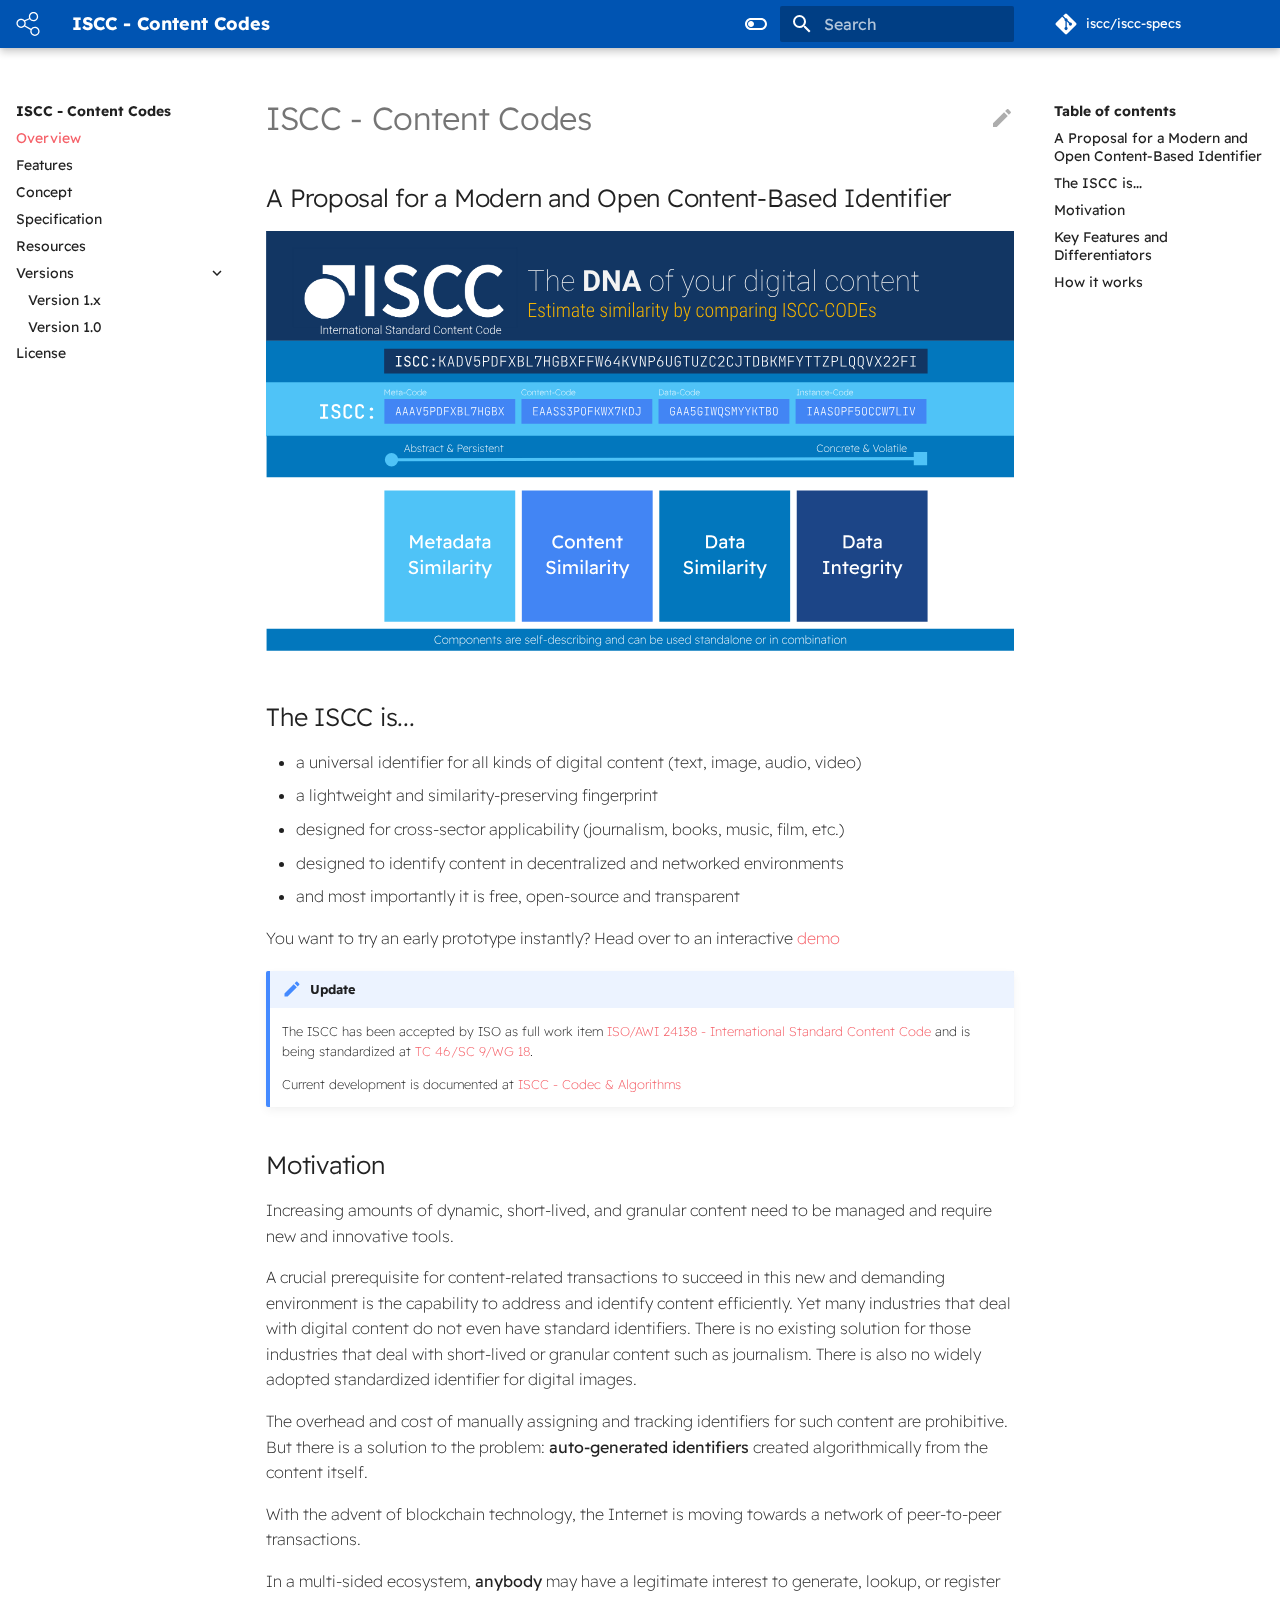
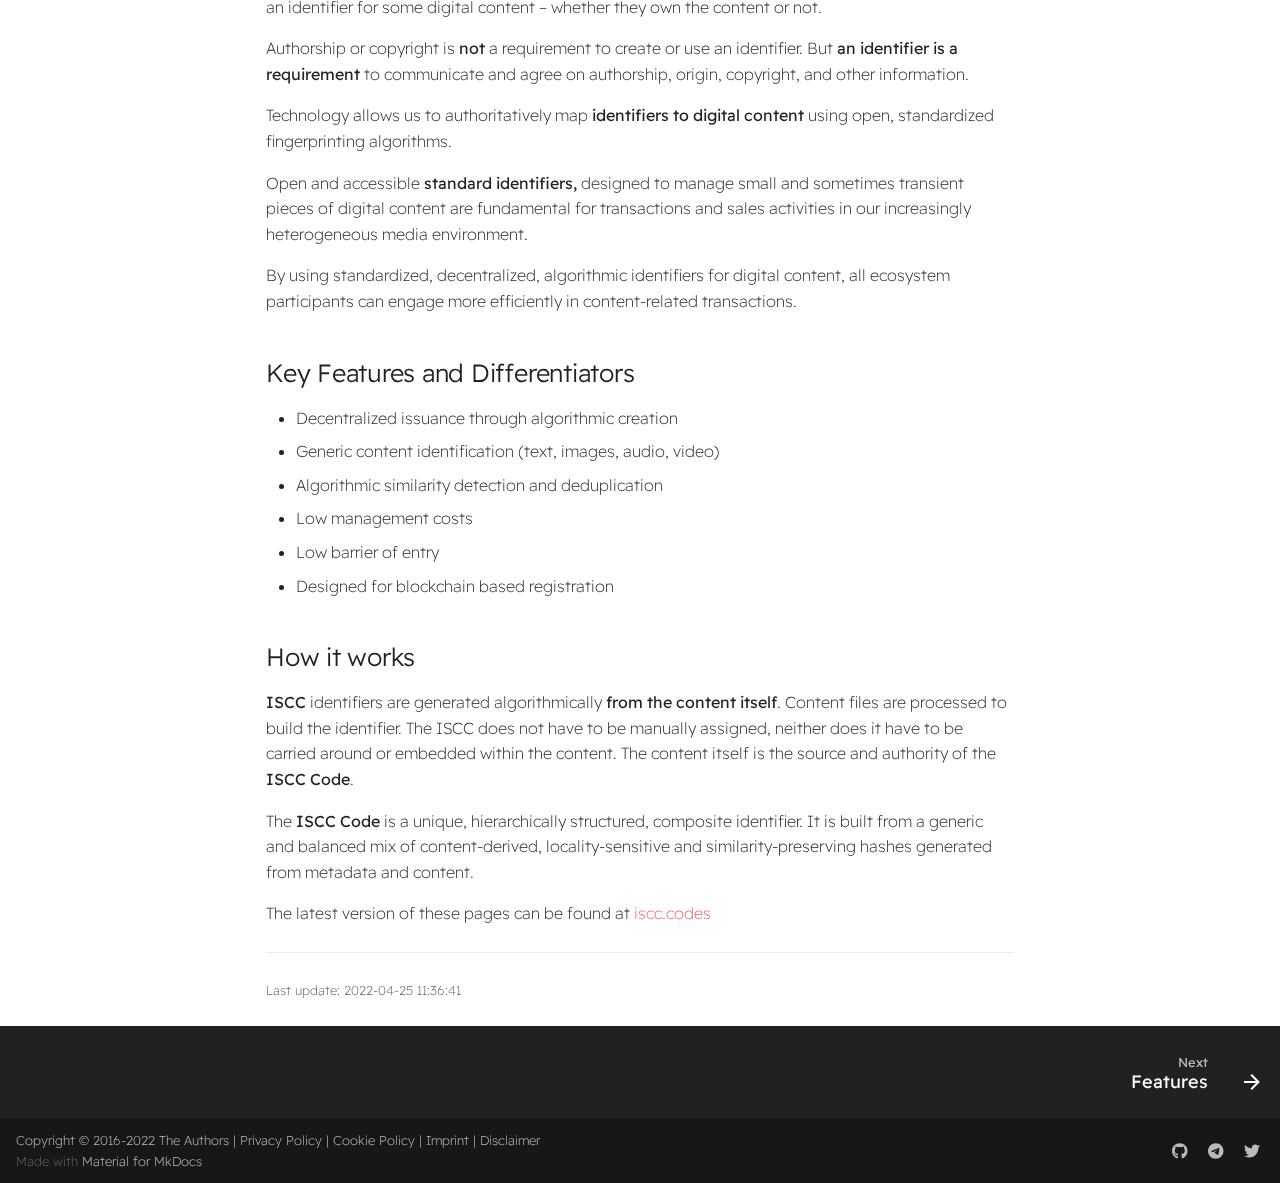
==== commit f1762e42: "Deployed 5367b54 with MkDocs version: 1.3.0" ====
--- a/index.html
+++ b/index.html
@@ -1 +1 @@
-<!doctype html><html lang=en class=no-js> <head><meta charset=utf-8><meta name=viewport content="width=device-width,initial-scale=1"><meta name=description content="The intelligent digital media identifier."><meta name=author content="Titusz Pan"><link href=http://iscc.codes/ rel=canonical><link rel=icon href=images/favicon.png><meta name=generator content="mkdocs-1.3.0, mkdocs-material-8.2.11"><title>ISCC - Content Codes - ISCC - Content Codes</title><link rel=stylesheet href=assets/stylesheets/main.8c5ef100.min.css><link rel=stylesheet href=assets/stylesheets/palette.9647289d.min.css><link rel=preconnect href=https://fonts.gstatic.com crossorigin><link rel=stylesheet href="https://fonts.googleapis.com/css?family=Readex+Pro:300,300i,400,400i,700,700i%7CJetBrains+Mono:400,400i,700,700i&display=fallback"><style>:root{--md-text-font:"Readex Pro";--md-code-font:"JetBrains Mono"}</style><link rel=stylesheet href=stylesheets/custom.css><script>__md_scope=new URL(".",location),__md_get=(e,_=localStorage,t=__md_scope)=>JSON.parse(_.getItem(t.pathname+"."+e)),__md_set=(e,_,t=localStorage,a=__md_scope)=>{try{t.setItem(a.pathname+"."+e,JSON.stringify(_))}catch(e){}}</script><script defer data-domain=iscc.codes src=https://stats.iscc.codes/js/plausible.js></script></head> <body dir=ltr data-md-color-scheme=default data-md-color-primary data-md-color-accent> <script>var palette=__md_get("__palette");if(palette&&"object"==typeof palette.color)for(var key of Object.keys(palette.color))document.body.setAttribute("data-md-color-"+key,palette.color[key])</script> <input class=md-toggle data-md-toggle=drawer type=checkbox id=__drawer autocomplete=off> <input class=md-toggle data-md-toggle=search type=checkbox id=__search autocomplete=off> <label class=md-overlay for=__drawer></label> <div data-md-component=skip> <a href=#iscc-content-codes class=md-skip> Skip to content </a> </div> <div data-md-component=announce> </div> <header class=md-header data-md-component=header> <nav class="md-header__inner md-grid" aria-label=Header> <a href=. title="ISCC - Content Codes" class="md-header__button md-logo" aria-label="ISCC - Content Codes" data-md-component=logo> <img src=images/logo-white.svg alt=logo> </a> <label class="md-header__button md-icon" for=__drawer> <svg xmlns=http://www.w3.org/2000/svg viewbox="0 0 24 24"><path d="M3 6h18v2H3V6m0 5h18v2H3v-2m0 5h18v2H3v-2Z"/></svg> </label> <div class=md-header__title data-md-component=header-title> <div class=md-header__ellipsis> <div class=md-header__topic> <span class=md-ellipsis> ISCC - Content Codes </span> </div> <div class=md-header__topic data-md-component=header-topic> <span class=md-ellipsis> ISCC - Content Codes </span> </div> </div> </div> <form class=md-header__option data-md-component=palette> <input class=md-option data-md-color-media data-md-color-scheme=default data-md-color-primary data-md-color-accent aria-label="Switch to dark mode" type=radio name=__palette id=__palette_1> <label class="md-header__button md-icon" title="Switch to dark mode" for=__palette_2 hidden> <svg xmlns=http://www.w3.org/2000/svg viewbox="0 0 24 24"><path d="M17 6H7c-3.31 0-6 2.69-6 6s2.69 6 6 6h10c3.31 0 6-2.69 6-6s-2.69-6-6-6zm0 10H7c-2.21 0-4-1.79-4-4s1.79-4 4-4h10c2.21 0 4 1.79 4 4s-1.79 4-4 4zM7 9c-1.66 0-3 1.34-3 3s1.34 3 3 3 3-1.34 3-3-1.34-3-3-3z"/></svg> </label> <input class=md-option data-md-color-media data-md-color-scheme=slate data-md-color-primary data-md-color-accent aria-label="Switch to light mode" type=radio name=__palette id=__palette_2> <label class="md-header__button md-icon" title="Switch to light mode" for=__palette_1 hidden> <svg xmlns=http://www.w3.org/2000/svg viewbox="0 0 24 24"><path d="M17 7H7a5 5 0 0 0-5 5 5 5 0 0 0 5 5h10a5 5 0 0 0 5-5 5 5 0 0 0-5-5m0 8a3 3 0 0 1-3-3 3 3 0 0 1 3-3 3 3 0 0 1 3 3 3 3 0 0 1-3 3Z"/></svg> </label> </form> <label class="md-header__button md-icon" for=__search> <svg xmlns=http://www.w3.org/2000/svg viewbox="0 0 24 24"><path d="M9.5 3A6.5 6.5 0 0 1 16 9.5c0 1.61-.59 3.09-1.56 4.23l.27.27h.79l5 5-1.5 1.5-5-5v-.79l-.27-.27A6.516 6.516 0 0 1 9.5 16 6.5 6.5 0 0 1 3 9.5 6.5 6.5 0 0 1 9.5 3m0 2C7 5 5 7 5 9.5S7 14 9.5 14 14 12 14 9.5 12 5 9.5 5Z"/></svg> </label> <div class=md-search data-md-component=search role=dialog> <label class=md-search__overlay for=__search></label> <div class=md-search__inner role=search> <form class=md-search__form name=search> <input type=text class=md-search__input name=query aria-label=Search placeholder=Search autocapitalize=off autocorrect=off autocomplete=off spellcheck=false data-md-component=search-query required> <label class="md-search__icon md-icon" for=__search> <svg xmlns=http://www.w3.org/2000/svg viewbox="0 0 24 24"><path d="M9.5 3A6.5 6.5 0 0 1 16 9.5c0 1.61-.59 3.09-1.56 4.23l.27.27h.79l5 5-1.5 1.5-5-5v-.79l-.27-.27A6.516 6.516 0 0 1 9.5 16 6.5 6.5 0 0 1 3 9.5 6.5 6.5 0 0 1 9.5 3m0 2C7 5 5 7 5 9.5S7 14 9.5 14 14 12 14 9.5 12 5 9.5 5Z"/></svg> <svg xmlns=http://www.w3.org/2000/svg viewbox="0 0 24 24"><path d="M20 11v2H8l5.5 5.5-1.42 1.42L4.16 12l7.92-7.92L13.5 5.5 8 11h12Z"/></svg> </label> <nav class=md-search__options aria-label=Search> <button type=reset class="md-search__icon md-icon" aria-label=Clear tabindex=-1> <svg xmlns=http://www.w3.org/2000/svg viewbox="0 0 24 24"><path d="M19 6.41 17.59 5 12 10.59 6.41 5 5 6.41 10.59 12 5 17.59 6.41 19 12 13.41 17.59 19 19 17.59 13.41 12 19 6.41Z"/></svg> </button> </nav> </form> <div class=md-search__output> <div class=md-search__scrollwrap data-md-scrollfix> <div class=md-search-result data-md-component=search-result> <div class=md-search-result__meta> Initializing search </div> <ol class=md-search-result__list></ol> </div> </div> </div> </div> </div> <div class=md-header__source> <a href=https://github.com/iscc/iscc-specs title="Go to repository" class=md-source data-md-component=source> <div class="md-source__icon md-icon"> <svg xmlns=http://www.w3.org/2000/svg viewbox="0 0 448 512"><!-- Font Awesome Free 6.1.1 by @fontawesome - https://fontawesome.com License - https://fontawesome.com/license/free (Icons: CC BY 4.0, Fonts: SIL OFL 1.1, Code: MIT License) Copyright 2022 Fonticons, Inc.--><path d="M439.55 236.05 244 40.45a28.87 28.87 0 0 0-40.81 0l-40.66 40.63 51.52 51.52c27.06-9.14 52.68 16.77 43.39 43.68l49.66 49.66c34.23-11.8 61.18 31 35.47 56.69-26.49 26.49-70.21-2.87-56-37.34L240.22 199v121.85c25.3 12.54 22.26 41.85 9.08 55a34.34 34.34 0 0 1-48.55 0c-17.57-17.6-11.07-46.91 11.25-56v-123c-20.8-8.51-24.6-30.74-18.64-45L142.57 101 8.45 235.14a28.86 28.86 0 0 0 0 40.81l195.61 195.6a28.86 28.86 0 0 0 40.8 0l194.69-194.69a28.86 28.86 0 0 0 0-40.81z"/></svg> </div> <div class=md-source__repository> iscc/iscc-specs </div> </a> </div> </nav> </header> <div class=md-container data-md-component=container> <main class=md-main data-md-component=main> <div class="md-main__inner md-grid"> <div class="md-sidebar md-sidebar--primary" data-md-component=sidebar data-md-type=navigation> <div class=md-sidebar__scrollwrap> <div class=md-sidebar__inner> <nav class="md-nav md-nav--primary" aria-label=Navigation data-md-level=0> <label class=md-nav__title for=__drawer> <a href=. title="ISCC - Content Codes" class="md-nav__button md-logo" aria-label="ISCC - Content Codes" data-md-component=logo> <img src=images/logo-white.svg alt=logo> </a> ISCC - Content Codes </label> <div class=md-nav__source> <a href=https://github.com/iscc/iscc-specs title="Go to repository" class=md-source data-md-component=source> <div class="md-source__icon md-icon"> <svg xmlns=http://www.w3.org/2000/svg viewbox="0 0 448 512"><!-- Font Awesome Free 6.1.1 by @fontawesome - https://fontawesome.com License - https://fontawesome.com/license/free (Icons: CC BY 4.0, Fonts: SIL OFL 1.1, Code: MIT License) Copyright 2022 Fonticons, Inc.--><path d="M439.55 236.05 244 40.45a28.87 28.87 0 0 0-40.81 0l-40.66 40.63 51.52 51.52c27.06-9.14 52.68 16.77 43.39 43.68l49.66 49.66c34.23-11.8 61.18 31 35.47 56.69-26.49 26.49-70.21-2.87-56-37.34L240.22 199v121.85c25.3 12.54 22.26 41.85 9.08 55a34.34 34.34 0 0 1-48.55 0c-17.57-17.6-11.07-46.91 11.25-56v-123c-20.8-8.51-24.6-30.74-18.64-45L142.57 101 8.45 235.14a28.86 28.86 0 0 0 0 40.81l195.61 195.6a28.86 28.86 0 0 0 40.8 0l194.69-194.69a28.86 28.86 0 0 0 0-40.81z"/></svg> </div> <div class=md-source__repository> iscc/iscc-specs </div> </a> </div> <ul class=md-nav__list data-md-scrollfix> <li class="md-nav__item md-nav__item--active"> <input class="md-nav__toggle md-toggle" data-md-toggle=toc type=checkbox id=__toc> <label class="md-nav__link md-nav__link--active" for=__toc> Overview <span class="md-nav__icon md-icon"></span> </label> <a href=. class="md-nav__link md-nav__link--active"> Overview </a> <nav class="md-nav md-nav--secondary" aria-label="Table of contents"> <label class=md-nav__title for=__toc> <span class="md-nav__icon md-icon"></span> Table of contents </label> <ul class=md-nav__list data-md-component=toc data-md-scrollfix> <li class=md-nav__item> <a href=#a-proposal-for-a-modern-and-open-content-based-identifier class=md-nav__link> A Proposal for a Modern and Open Content-Based Identifier </a> </li> <li class=md-nav__item> <a href=#the-iscc-is class=md-nav__link> The ISCC is... </a> </li> <li class=md-nav__item> <a href=#motivation class=md-nav__link> Motivation </a> </li> <li class=md-nav__item> <a href=#key-features-and-differentiators class=md-nav__link> Key Features and Differentiators </a> </li> <li class=md-nav__item> <a href=#how-it-works class=md-nav__link> How it works </a> </li> </ul> </nav> </li> <li class=md-nav__item> <a href=features/ class=md-nav__link> Features </a> </li> <li class=md-nav__item> <a href=concept/ class=md-nav__link> Concept </a> </li> <li class=md-nav__item> <a href=specification/ class=md-nav__link> Specification </a> </li> <li class=md-nav__item> <a href=resources/ class=md-nav__link> Resources </a> </li> <li class="md-nav__item md-nav__item--nested"> <input class="md-nav__toggle md-toggle" data-md-toggle=__nav_6 data-md-state=indeterminate type=checkbox id=__nav_6 checked> <label class=md-nav__link for=__nav_6> Versions <span class="md-nav__icon md-icon"></span> </label> <nav class=md-nav aria-label=Versions data-md-level=1> <label class=md-nav__title for=__nav_6> <span class="md-nav__icon md-icon"></span> Versions </label> <ul class=md-nav__list data-md-scrollfix> <li class=md-nav__item> <a href=specification/ class=md-nav__link> Version 1.x </a> </li> <li class=md-nav__item> <a href=https://github.com/iscc/iscc-specs/blob/version-1.0/docs/specification.md class=md-nav__link> Version 1.0 </a> </li> </ul> </nav> </li> <li class=md-nav__item> <a href=license/ class=md-nav__link> License </a> </li> </ul> </nav> </div> </div> </div> <div class="md-sidebar md-sidebar--secondary" data-md-component=sidebar data-md-type=toc> <div class=md-sidebar__scrollwrap> <div class=md-sidebar__inner> <nav class="md-nav md-nav--secondary" aria-label="Table of contents"> <label class=md-nav__title for=__toc> <span class="md-nav__icon md-icon"></span> Table of contents </label> <ul class=md-nav__list data-md-component=toc data-md-scrollfix> <li class=md-nav__item> <a href=#a-proposal-for-a-modern-and-open-content-based-identifier class=md-nav__link> A Proposal for a Modern and Open Content-Based Identifier </a> </li> <li class=md-nav__item> <a href=#the-iscc-is class=md-nav__link> The ISCC is... </a> </li> <li class=md-nav__item> <a href=#motivation class=md-nav__link> Motivation </a> </li> <li class=md-nav__item> <a href=#key-features-and-differentiators class=md-nav__link> Key Features and Differentiators </a> </li> <li class=md-nav__item> <a href=#how-it-works class=md-nav__link> How it works </a> </li> </ul> </nav> </div> </div> </div> <div class=md-content data-md-component=content> <article class="md-content__inner md-typeset"> <a href=https://github.com/iscc/iscc-specs/edit/master/docs/index.md title="Edit this page" class="md-content__button md-icon"> <svg xmlns=http://www.w3.org/2000/svg viewbox="0 0 24 24"><path d="M20.71 7.04c.39-.39.39-1.04 0-1.41l-2.34-2.34c-.37-.39-1.02-.39-1.41 0l-1.84 1.83 3.75 3.75M3 17.25V21h3.75L17.81 9.93l-3.75-3.75L3 17.25Z"/></svg> </a> <h1 id=iscc-content-codes>ISCC - Content Codes<a class=headerlink href=#iscc-content-codes title="Permanent link">#</a></h1> <h2 id=a-proposal-for-a-modern-and-open-content-based-identifier>A Proposal for a Modern and Open Content-Based Identifier<a class=headerlink href=#a-proposal-for-a-modern-and-open-content-based-identifier title="Permanent link">#</a></h2> <p><img alt=iscc-sample src=images/iscc-algo-design.svg></p> <h2 id=the-iscc-is>The ISCC is...<a class=headerlink href=#the-iscc-is title="Permanent link">#</a></h2> <ul> <li>a universal identifier for all kinds of digital content (text, image, audio, video)</li> <li>a lightweight and similarity-preserving fingerprint</li> <li>designed for cross-sector applicability (journalism, books, music, film, etc.)</li> <li>designed to identify content in decentralized and networked environments</li> <li>and most importantly it is free, open-source and transparent</li> </ul> <p>You want to try an early prototype instantly? Head over to an interactive <a href=https://iscc.coblo.net>demo</a></p> <div class="admonition update"> <p class=admonition-title>Update</p> <p>The ISCC has been accepted by ISO as full work item <a href=https://www.iso.org/standard/77899.html>ISO/AWI 24138 - International Standard Content Code</a> and is being standardized at <a href=https://www.iso.org/committee/48836.html>TC 46/SC 9/WG 18</a>.</p> <p>Current development is documented at <a href=https://core.iscc.codes>ISCC - Codec &amp; Algorithms</a></p> </div> <h2 id=motivation>Motivation<a class=headerlink href=#motivation title="Permanent link">#</a></h2> <p>Increasing amounts of dynamic, short-lived, and granular content need to be managed and require new and innovative tools.</p> <p>A crucial prerequisite for content-related transactions to succeed in this new and demanding environment is the capability to address and identify content efficiently. Yet many industries that deal with digital content do not even have standard identifiers. There is no existing solution for those industries that deal with short-lived or granular content such as journalism. There is also no widely adopted standardized identifier for digital images.</p> <p>The overhead and cost of manually assigning and tracking identifiers for such content are prohibitive. But there is a solution to the problem: <strong>auto-generated identifiers</strong> created algorithmically from the content itself.</p> <p>With the advent of blockchain technology, the Internet is moving towards a network of peer-to-peer transactions.</p> <p>In a multi-sided ecosystem, <strong>anybody</strong> may have a legitimate interest to generate, lookup, or register an identifier for some digital content – whether they own the content or not.</p> <p>Authorship or copyright is <strong>not</strong> a requirement to create or use an identifier. But <strong>an identifier is a requirement</strong> to communicate and agree on authorship, origin, copyright, and other information.</p> <p>Technology allows us to authoritatively map <strong>identifiers to digital content</strong> using open, standardized fingerprinting algorithms.</p> <p>Open and accessible <strong>standard identifiers,</strong> designed to manage small and sometimes transient pieces of digital content are fundamental for transactions and sales activities in our increasingly heterogeneous media environment.</p> <p>By using standardized, decentralized, algorithmic identifiers for digital content, all ecosystem participants can engage more efficiently in content-related transactions.</p> <h2 id=key-features-and-differentiators>Key Features and Differentiators<a class=headerlink href=#key-features-and-differentiators title="Permanent link">#</a></h2> <ul> <li>Decentralized issuance through algorithmic creation</li> <li>Generic content identification (text, images, audio, video)</li> <li>Algorithmic similarity detection and deduplication</li> <li>Low management costs</li> <li>Low barrier of entry</li> <li>Designed for blockchain based registration</li> </ul> <h2 id=how-it-works>How it works<a class=headerlink href=#how-it-works title="Permanent link">#</a></h2> <p><strong>ISCC</strong> identifiers are generated algorithmically <strong>from the content itself</strong>. Content files are processed to build the identifier. The ISCC does not have to be manually assigned, neither does it have to be carried around or embedded within the content. The content itself is the source and authority of the <strong>ISCC Code</strong>.</p> <p>The <strong>ISCC Code</strong> is a unique, hierarchically structured, composite identifier. It is built from a generic and balanced mix of content-derived, locality-sensitive and similarity-preserving hashes generated from metadata and content.</p> <p>The latest version of these pages can be found at <a href=http://iscc.codes>iscc.codes</a></p> <hr> <div class=md-source-file> <small> Last update: <span class="git-revision-date-localized-plugin git-revision-date-localized-plugin-iso_datetime">2022-04-25 11:36:41</span> </small> </div> </article> </div> </div> </main> <footer class=md-footer> <nav class="md-footer__inner md-grid" aria-label=Footer> <a href=features/ class="md-footer__link md-footer__link--next" aria-label="Next: Features" rel=next> <div class=md-footer__title> <div class=md-ellipsis> <span class=md-footer__direction> Next </span> Features </div> </div> <div class="md-footer__button md-icon"> <svg xmlns=http://www.w3.org/2000/svg viewbox="0 0 24 24"><path d="M4 11v2h12l-5.5 5.5 1.42 1.42L19.84 12l-7.92-7.92L10.5 5.5 16 11H4Z"/></svg> </div> </a> </nav> <div class="md-footer-meta md-typeset"> <div class="md-footer-meta__inner md-grid"> <div class=md-copyright> <div class=md-copyright__highlight> Copyright © 2016-2022 The Authors | <a href=https://iscc.foundation/privacy>Privacy Policy</a> | <a href=https://iscc.foundation/cookies>Cookie Policy</a> | <a href=https://iscc.foundation/imprint>Imprint</a> | <a href=https://iscc.foundation/disclaimer>Disclaimer</a> </div> Made with <a href=https://squidfunk.github.io/mkdocs-material/ target=_blank rel=noopener> Material for MkDocs </a> </div> <div class=md-social> <a href=https://github.com/iscc target=_blank rel=noopener title=github.com class=md-social__link> <svg xmlns=http://www.w3.org/2000/svg viewbox="0 0 496 512"><!-- Font Awesome Free 6.1.1 by @fontawesome - https://fontawesome.com License - https://fontawesome.com/license/free (Icons: CC BY 4.0, Fonts: SIL OFL 1.1, Code: MIT License) Copyright 2022 Fonticons, Inc.--><path d="M165.9 397.4c0 2-2.3 3.6-5.2 3.6-3.3.3-5.6-1.3-5.6-3.6 0-2 2.3-3.6 5.2-3.6 3-.3 5.6 1.3 5.6 3.6zm-31.1-4.5c-.7 2 1.3 4.3 4.3 4.9 2.6 1 5.6 0 6.2-2s-1.3-4.3-4.3-5.2c-2.6-.7-5.5.3-6.2 2.3zm44.2-1.7c-2.9.7-4.9 2.6-4.6 4.9.3 2 2.9 3.3 5.9 2.6 2.9-.7 4.9-2.6 4.6-4.6-.3-1.9-3-3.2-5.9-2.9zM244.8 8C106.1 8 0 113.3 0 252c0 110.9 69.8 205.8 169.5 239.2 12.8 2.3 17.3-5.6 17.3-12.1 0-6.2-.3-40.4-.3-61.4 0 0-70 15-84.7-29.8 0 0-11.4-29.1-27.8-36.6 0 0-22.9-15.7 1.6-15.4 0 0 24.9 2 38.6 25.8 21.9 38.6 58.6 27.5 72.9 20.9 2.3-16 8.8-27.1 16-33.7-55.9-6.2-112.3-14.3-112.3-110.5 0-27.5 7.6-41.3 23.6-58.9-2.6-6.5-11.1-33.3 2.6-67.9 20.9-6.5 69 27 69 27 20-5.6 41.5-8.5 62.8-8.5s42.8 2.9 62.8 8.5c0 0 48.1-33.6 69-27 13.7 34.7 5.2 61.4 2.6 67.9 16 17.7 25.8 31.5 25.8 58.9 0 96.5-58.9 104.2-114.8 110.5 9.2 7.9 17 22.9 17 46.4 0 33.7-.3 75.4-.3 83.6 0 6.5 4.6 14.4 17.3 12.1C428.2 457.8 496 362.9 496 252 496 113.3 383.5 8 244.8 8zM97.2 352.9c-1.3 1-1 3.3.7 5.2 1.6 1.6 3.9 2.3 5.2 1 1.3-1 1-3.3-.7-5.2-1.6-1.6-3.9-2.3-5.2-1zm-10.8-8.1c-.7 1.3.3 2.9 2.3 3.9 1.6 1 3.6.7 4.3-.7.7-1.3-.3-2.9-2.3-3.9-2-.6-3.6-.3-4.3.7zm32.4 35.6c-1.6 1.3-1 4.3 1.3 6.2 2.3 2.3 5.2 2.6 6.5 1 1.3-1.3.7-4.3-1.3-6.2-2.2-2.3-5.2-2.6-6.5-1zm-11.4-14.7c-1.6 1-1.6 3.6 0 5.9 1.6 2.3 4.3 3.3 5.6 2.3 1.6-1.3 1.6-3.9 0-6.2-1.4-2.3-4-3.3-5.6-2z"/></svg> </a> <a href=https://t.me/iscc_dev target=_blank rel=noopener title=t.me class=md-social__link> <svg xmlns=http://www.w3.org/2000/svg viewbox="0 0 496 512"><!-- Font Awesome Free 6.1.1 by @fontawesome - https://fontawesome.com License - https://fontawesome.com/license/free (Icons: CC BY 4.0, Fonts: SIL OFL 1.1, Code: MIT License) Copyright 2022 Fonticons, Inc.--><path d="M248 8C111.033 8 0 119.033 0 256s111.033 248 248 248 248-111.033 248-248S384.967 8 248 8Zm114.952 168.66c-3.732 39.215-19.881 134.378-28.1 178.3-3.476 18.584-10.322 24.816-16.948 25.425-14.4 1.326-25.338-9.517-39.287-18.661-21.827-14.308-34.158-23.215-55.346-37.177-24.485-16.135-8.612-25 5.342-39.5 3.652-3.793 67.107-61.51 68.335-66.746.153-.655.3-3.1-1.154-4.384s-3.59-.849-5.135-.5q-3.283.746-104.608 69.142-14.845 10.194-26.894 9.934c-8.855-.191-25.888-5.006-38.551-9.123-15.531-5.048-27.875-7.717-26.8-16.291q.84-6.7 18.45-13.7 108.446-47.248 144.628-62.3c68.872-28.647 83.183-33.623 92.511-33.789 2.052-.034 6.639.474 9.61 2.885a10.452 10.452 0 0 1 3.53 6.716 43.765 43.765 0 0 1 .417 9.769Z"/></svg> </a> <a href=https://twitter.com/iscc_foundation target=_blank rel=noopener title=twitter.com class=md-social__link> <svg xmlns=http://www.w3.org/2000/svg viewbox="0 0 512 512"><!-- Font Awesome Free 6.1.1 by @fontawesome - https://fontawesome.com License - https://fontawesome.com/license/free (Icons: CC BY 4.0, Fonts: SIL OFL 1.1, Code: MIT License) Copyright 2022 Fonticons, Inc.--><path d="M459.37 151.716c.325 4.548.325 9.097.325 13.645 0 138.72-105.583 298.558-298.558 298.558-59.452 0-114.68-17.219-161.137-47.106 8.447.974 16.568 1.299 25.34 1.299 49.055 0 94.213-16.568 130.274-44.832-46.132-.975-84.792-31.188-98.112-72.772 6.498.974 12.995 1.624 19.818 1.624 9.421 0 18.843-1.3 27.614-3.573-48.081-9.747-84.143-51.98-84.143-102.985v-1.299c13.969 7.797 30.214 12.67 47.431 13.319-28.264-18.843-46.781-51.005-46.781-87.391 0-19.492 5.197-37.36 14.294-52.954 51.655 63.675 129.3 105.258 216.365 109.807-1.624-7.797-2.599-15.918-2.599-24.04 0-57.828 46.782-104.934 104.934-104.934 30.213 0 57.502 12.67 76.67 33.137 23.715-4.548 46.456-13.32 66.599-25.34-7.798 24.366-24.366 44.833-46.132 57.827 21.117-2.273 41.584-8.122 60.426-16.243-14.292 20.791-32.161 39.308-52.628 54.253z"/></svg> </a> </div> </div> </div> </footer> </div> <div class=md-dialog data-md-component=dialog> <div class="md-dialog__inner md-typeset"></div> </div> <script id=__config type=application/json>{"base": ".", "features": ["navigation.indexes", "navigation.tracking", "navigation.expand"], "search": "assets/javascripts/workers/search.2a1c317c.min.js", "translations": {"clipboard.copied": "Copied to clipboard", "clipboard.copy": "Copy to clipboard", "search.config.lang": "en", "search.config.pipeline": "trimmer, stopWordFilter", "search.config.separator": "[\\s\\-]+", "search.placeholder": "Search", "search.result.more.one": "1 more on this page", "search.result.more.other": "# more on this page", "search.result.none": "No matching documents", "search.result.one": "1 matching document", "search.result.other": "# matching documents", "search.result.placeholder": "Type to start searching", "search.result.term.missing": "Missing", "select.version.title": "Select version"}}</script> <script src=assets/javascripts/bundle.748e2769.min.js></script> </body> </html>+<!doctype html><html lang=en class=no-js> <head><meta charset=utf-8><meta name=viewport content="width=device-width,initial-scale=1"><meta name=description content="The intelligent digital media identifier."><meta name=author content="Titusz Pan"><link href=http://iscc.codes/ rel=canonical><link rel=icon href=images/favicon.png><meta name=generator content="mkdocs-1.3.0, mkdocs-material-8.2.11"><title>ISCC - Content Codes - ISCC - Content Codes</title><link rel=stylesheet href=assets/stylesheets/main.8c5ef100.min.css><link rel=stylesheet href=assets/stylesheets/palette.9647289d.min.css><link rel=stylesheet href=stylesheets/custom.css><script>__md_scope=new URL(".",location),__md_get=(e,_=localStorage,t=__md_scope)=>JSON.parse(_.getItem(t.pathname+"."+e)),__md_set=(e,_,t=localStorage,a=__md_scope)=>{try{t.setItem(a.pathname+"."+e,JSON.stringify(_))}catch(e){}}</script><script defer data-domain=iscc.codes src=https://stats.iscc.codes/js/plausible.js></script></head> <body dir=ltr data-md-color-scheme=default data-md-color-primary data-md-color-accent> <script>var palette=__md_get("__palette");if(palette&&"object"==typeof palette.color)for(var key of Object.keys(palette.color))document.body.setAttribute("data-md-color-"+key,palette.color[key])</script> <input class=md-toggle data-md-toggle=drawer type=checkbox id=__drawer autocomplete=off> <input class=md-toggle data-md-toggle=search type=checkbox id=__search autocomplete=off> <label class=md-overlay for=__drawer></label> <div data-md-component=skip> <a href=#iscc-content-codes class=md-skip> Skip to content </a> </div> <div data-md-component=announce> </div> <header class=md-header data-md-component=header> <nav class="md-header__inner md-grid" aria-label=Header> <a href=. title="ISCC - Content Codes" class="md-header__button md-logo" aria-label="ISCC - Content Codes" data-md-component=logo> <img src=images/logo-white.svg alt=logo> </a> <label class="md-header__button md-icon" for=__drawer> <svg xmlns=http://www.w3.org/2000/svg viewbox="0 0 24 24"><path d="M3 6h18v2H3V6m0 5h18v2H3v-2m0 5h18v2H3v-2Z"/></svg> </label> <div class=md-header__title data-md-component=header-title> <div class=md-header__ellipsis> <div class=md-header__topic> <span class=md-ellipsis> ISCC - Content Codes </span> </div> <div class=md-header__topic data-md-component=header-topic> <span class=md-ellipsis> ISCC - Content Codes </span> </div> </div> </div> <form class=md-header__option data-md-component=palette> <input class=md-option data-md-color-media data-md-color-scheme=default data-md-color-primary data-md-color-accent aria-label="Switch to dark mode" type=radio name=__palette id=__palette_1> <label class="md-header__button md-icon" title="Switch to dark mode" for=__palette_2 hidden> <svg xmlns=http://www.w3.org/2000/svg viewbox="0 0 24 24"><path d="M17 6H7c-3.31 0-6 2.69-6 6s2.69 6 6 6h10c3.31 0 6-2.69 6-6s-2.69-6-6-6zm0 10H7c-2.21 0-4-1.79-4-4s1.79-4 4-4h10c2.21 0 4 1.79 4 4s-1.79 4-4 4zM7 9c-1.66 0-3 1.34-3 3s1.34 3 3 3 3-1.34 3-3-1.34-3-3-3z"/></svg> </label> <input class=md-option data-md-color-media data-md-color-scheme=slate data-md-color-primary data-md-color-accent aria-label="Switch to light mode" type=radio name=__palette id=__palette_2> <label class="md-header__button md-icon" title="Switch to light mode" for=__palette_1 hidden> <svg xmlns=http://www.w3.org/2000/svg viewbox="0 0 24 24"><path d="M17 7H7a5 5 0 0 0-5 5 5 5 0 0 0 5 5h10a5 5 0 0 0 5-5 5 5 0 0 0-5-5m0 8a3 3 0 0 1-3-3 3 3 0 0 1 3-3 3 3 0 0 1 3 3 3 3 0 0 1-3 3Z"/></svg> </label> </form> <label class="md-header__button md-icon" for=__search> <svg xmlns=http://www.w3.org/2000/svg viewbox="0 0 24 24"><path d="M9.5 3A6.5 6.5 0 0 1 16 9.5c0 1.61-.59 3.09-1.56 4.23l.27.27h.79l5 5-1.5 1.5-5-5v-.79l-.27-.27A6.516 6.516 0 0 1 9.5 16 6.5 6.5 0 0 1 3 9.5 6.5 6.5 0 0 1 9.5 3m0 2C7 5 5 7 5 9.5S7 14 9.5 14 14 12 14 9.5 12 5 9.5 5Z"/></svg> </label> <div class=md-search data-md-component=search role=dialog> <label class=md-search__overlay for=__search></label> <div class=md-search__inner role=search> <form class=md-search__form name=search> <input type=text class=md-search__input name=query aria-label=Search placeholder=Search autocapitalize=off autocorrect=off autocomplete=off spellcheck=false data-md-component=search-query required> <label class="md-search__icon md-icon" for=__search> <svg xmlns=http://www.w3.org/2000/svg viewbox="0 0 24 24"><path d="M9.5 3A6.5 6.5 0 0 1 16 9.5c0 1.61-.59 3.09-1.56 4.23l.27.27h.79l5 5-1.5 1.5-5-5v-.79l-.27-.27A6.516 6.516 0 0 1 9.5 16 6.5 6.5 0 0 1 3 9.5 6.5 6.5 0 0 1 9.5 3m0 2C7 5 5 7 5 9.5S7 14 9.5 14 14 12 14 9.5 12 5 9.5 5Z"/></svg> <svg xmlns=http://www.w3.org/2000/svg viewbox="0 0 24 24"><path d="M20 11v2H8l5.5 5.5-1.42 1.42L4.16 12l7.92-7.92L13.5 5.5 8 11h12Z"/></svg> </label> <nav class=md-search__options aria-label=Search> <button type=reset class="md-search__icon md-icon" aria-label=Clear tabindex=-1> <svg xmlns=http://www.w3.org/2000/svg viewbox="0 0 24 24"><path d="M19 6.41 17.59 5 12 10.59 6.41 5 5 6.41 10.59 12 5 17.59 6.41 19 12 13.41 17.59 19 19 17.59 13.41 12 19 6.41Z"/></svg> </button> </nav> </form> <div class=md-search__output> <div class=md-search__scrollwrap data-md-scrollfix> <div class=md-search-result data-md-component=search-result> <div class=md-search-result__meta> Initializing search </div> <ol class=md-search-result__list></ol> </div> </div> </div> </div> </div> <div class=md-header__source> <a href=https://github.com/iscc/iscc-specs title="Go to repository" class=md-source data-md-component=source> <div class="md-source__icon md-icon"> <svg xmlns=http://www.w3.org/2000/svg viewbox="0 0 448 512"><!-- Font Awesome Free 6.1.1 by @fontawesome - https://fontawesome.com License - https://fontawesome.com/license/free (Icons: CC BY 4.0, Fonts: SIL OFL 1.1, Code: MIT License) Copyright 2022 Fonticons, Inc.--><path d="M439.55 236.05 244 40.45a28.87 28.87 0 0 0-40.81 0l-40.66 40.63 51.52 51.52c27.06-9.14 52.68 16.77 43.39 43.68l49.66 49.66c34.23-11.8 61.18 31 35.47 56.69-26.49 26.49-70.21-2.87-56-37.34L240.22 199v121.85c25.3 12.54 22.26 41.85 9.08 55a34.34 34.34 0 0 1-48.55 0c-17.57-17.6-11.07-46.91 11.25-56v-123c-20.8-8.51-24.6-30.74-18.64-45L142.57 101 8.45 235.14a28.86 28.86 0 0 0 0 40.81l195.61 195.6a28.86 28.86 0 0 0 40.8 0l194.69-194.69a28.86 28.86 0 0 0 0-40.81z"/></svg> </div> <div class=md-source__repository> iscc/iscc-specs </div> </a> </div> </nav> </header> <div class=md-container data-md-component=container> <main class=md-main data-md-component=main> <div class="md-main__inner md-grid"> <div class="md-sidebar md-sidebar--primary" data-md-component=sidebar data-md-type=navigation> <div class=md-sidebar__scrollwrap> <div class=md-sidebar__inner> <nav class="md-nav md-nav--primary" aria-label=Navigation data-md-level=0> <label class=md-nav__title for=__drawer> <a href=. title="ISCC - Content Codes" class="md-nav__button md-logo" aria-label="ISCC - Content Codes" data-md-component=logo> <img src=images/logo-white.svg alt=logo> </a> ISCC - Content Codes </label> <div class=md-nav__source> <a href=https://github.com/iscc/iscc-specs title="Go to repository" class=md-source data-md-component=source> <div class="md-source__icon md-icon"> <svg xmlns=http://www.w3.org/2000/svg viewbox="0 0 448 512"><!-- Font Awesome Free 6.1.1 by @fontawesome - https://fontawesome.com License - https://fontawesome.com/license/free (Icons: CC BY 4.0, Fonts: SIL OFL 1.1, Code: MIT License) Copyright 2022 Fonticons, Inc.--><path d="M439.55 236.05 244 40.45a28.87 28.87 0 0 0-40.81 0l-40.66 40.63 51.52 51.52c27.06-9.14 52.68 16.77 43.39 43.68l49.66 49.66c34.23-11.8 61.18 31 35.47 56.69-26.49 26.49-70.21-2.87-56-37.34L240.22 199v121.85c25.3 12.54 22.26 41.85 9.08 55a34.34 34.34 0 0 1-48.55 0c-17.57-17.6-11.07-46.91 11.25-56v-123c-20.8-8.51-24.6-30.74-18.64-45L142.57 101 8.45 235.14a28.86 28.86 0 0 0 0 40.81l195.61 195.6a28.86 28.86 0 0 0 40.8 0l194.69-194.69a28.86 28.86 0 0 0 0-40.81z"/></svg> </div> <div class=md-source__repository> iscc/iscc-specs </div> </a> </div> <ul class=md-nav__list data-md-scrollfix> <li class="md-nav__item md-nav__item--active"> <input class="md-nav__toggle md-toggle" data-md-toggle=toc type=checkbox id=__toc> <label class="md-nav__link md-nav__link--active" for=__toc> Overview <span class="md-nav__icon md-icon"></span> </label> <a href=. class="md-nav__link md-nav__link--active"> Overview </a> <nav class="md-nav md-nav--secondary" aria-label="Table of contents"> <label class=md-nav__title for=__toc> <span class="md-nav__icon md-icon"></span> Table of contents </label> <ul class=md-nav__list data-md-component=toc data-md-scrollfix> <li class=md-nav__item> <a href=#a-proposal-for-a-modern-and-open-content-based-identifier class=md-nav__link> A Proposal for a Modern and Open Content-Based Identifier </a> </li> <li class=md-nav__item> <a href=#the-iscc-is class=md-nav__link> The ISCC is... </a> </li> <li class=md-nav__item> <a href=#motivation class=md-nav__link> Motivation </a> </li> <li class=md-nav__item> <a href=#key-features-and-differentiators class=md-nav__link> Key Features and Differentiators </a> </li> <li class=md-nav__item> <a href=#how-it-works class=md-nav__link> How it works </a> </li> </ul> </nav> </li> <li class=md-nav__item> <a href=features/ class=md-nav__link> Features </a> </li> <li class=md-nav__item> <a href=concept/ class=md-nav__link> Concept </a> </li> <li class=md-nav__item> <a href=specification/ class=md-nav__link> Specification </a> </li> <li class=md-nav__item> <a href=resources/ class=md-nav__link> Resources </a> </li> <li class="md-nav__item md-nav__item--nested"> <input class="md-nav__toggle md-toggle" data-md-toggle=__nav_6 data-md-state=indeterminate type=checkbox id=__nav_6 checked> <label class=md-nav__link for=__nav_6> Versions <span class="md-nav__icon md-icon"></span> </label> <nav class=md-nav aria-label=Versions data-md-level=1> <label class=md-nav__title for=__nav_6> <span class="md-nav__icon md-icon"></span> Versions </label> <ul class=md-nav__list data-md-scrollfix> <li class=md-nav__item> <a href=specification/ class=md-nav__link> Version 1.x </a> </li> <li class=md-nav__item> <a href=https://github.com/iscc/iscc-specs/blob/version-1.0/docs/specification.md class=md-nav__link> Version 1.0 </a> </li> </ul> </nav> </li> <li class=md-nav__item> <a href=license/ class=md-nav__link> License </a> </li> </ul> </nav> </div> </div> </div> <div class="md-sidebar md-sidebar--secondary" data-md-component=sidebar data-md-type=toc> <div class=md-sidebar__scrollwrap> <div class=md-sidebar__inner> <nav class="md-nav md-nav--secondary" aria-label="Table of contents"> <label class=md-nav__title for=__toc> <span class="md-nav__icon md-icon"></span> Table of contents </label> <ul class=md-nav__list data-md-component=toc data-md-scrollfix> <li class=md-nav__item> <a href=#a-proposal-for-a-modern-and-open-content-based-identifier class=md-nav__link> A Proposal for a Modern and Open Content-Based Identifier </a> </li> <li class=md-nav__item> <a href=#the-iscc-is class=md-nav__link> The ISCC is... </a> </li> <li class=md-nav__item> <a href=#motivation class=md-nav__link> Motivation </a> </li> <li class=md-nav__item> <a href=#key-features-and-differentiators class=md-nav__link> Key Features and Differentiators </a> </li> <li class=md-nav__item> <a href=#how-it-works class=md-nav__link> How it works </a> </li> </ul> </nav> </div> </div> </div> <div class=md-content data-md-component=content> <article class="md-content__inner md-typeset"> <a href=https://github.com/iscc/iscc-specs/edit/master/docs/index.md title="Edit this page" class="md-content__button md-icon"> <svg xmlns=http://www.w3.org/2000/svg viewbox="0 0 24 24"><path d="M20.71 7.04c.39-.39.39-1.04 0-1.41l-2.34-2.34c-.37-.39-1.02-.39-1.41 0l-1.84 1.83 3.75 3.75M3 17.25V21h3.75L17.81 9.93l-3.75-3.75L3 17.25Z"/></svg> </a> <h1 id=iscc-content-codes>ISCC - Content Codes<a class=headerlink href=#iscc-content-codes title="Permanent link">#</a></h1> <h2 id=a-proposal-for-a-modern-and-open-content-based-identifier>A Proposal for a Modern and Open Content-Based Identifier<a class=headerlink href=#a-proposal-for-a-modern-and-open-content-based-identifier title="Permanent link">#</a></h2> <p><img alt=iscc-sample src=images/iscc-algo-design.svg></p> <h2 id=the-iscc-is>The ISCC is...<a class=headerlink href=#the-iscc-is title="Permanent link">#</a></h2> <ul> <li>a universal identifier for all kinds of digital content (text, image, audio, video)</li> <li>a lightweight and similarity-preserving fingerprint</li> <li>designed for cross-sector applicability (journalism, books, music, film, etc.)</li> <li>designed to identify content in decentralized and networked environments</li> <li>and most importantly it is free, open-source and transparent</li> </ul> <p>You want to try an early prototype instantly? Head over to an interactive <a href=https://iscc.coblo.net>demo</a></p> <div class="admonition update"> <p class=admonition-title>Update</p> <p>The ISCC has been accepted by ISO as full work item <a href=https://www.iso.org/standard/77899.html>ISO/AWI 24138 - International Standard Content Code</a> and is being standardized at <a href=https://www.iso.org/committee/48836.html>TC 46/SC 9/WG 18</a>.</p> <p>Current development is documented at <a href=https://core.iscc.codes>ISCC - Codec &amp; Algorithms</a></p> </div> <h2 id=motivation>Motivation<a class=headerlink href=#motivation title="Permanent link">#</a></h2> <p>Increasing amounts of dynamic, short-lived, and granular content need to be managed and require new and innovative tools.</p> <p>A crucial prerequisite for content-related transactions to succeed in this new and demanding environment is the capability to address and identify content efficiently. Yet many industries that deal with digital content do not even have standard identifiers. There is no existing solution for those industries that deal with short-lived or granular content such as journalism. There is also no widely adopted standardized identifier for digital images.</p> <p>The overhead and cost of manually assigning and tracking identifiers for such content are prohibitive. But there is a solution to the problem: <strong>auto-generated identifiers</strong> created algorithmically from the content itself.</p> <p>With the advent of blockchain technology, the Internet is moving towards a network of peer-to-peer transactions.</p> <p>In a multi-sided ecosystem, <strong>anybody</strong> may have a legitimate interest to generate, lookup, or register an identifier for some digital content – whether they own the content or not.</p> <p>Authorship or copyright is <strong>not</strong> a requirement to create or use an identifier. But <strong>an identifier is a requirement</strong> to communicate and agree on authorship, origin, copyright, and other information.</p> <p>Technology allows us to authoritatively map <strong>identifiers to digital content</strong> using open, standardized fingerprinting algorithms.</p> <p>Open and accessible <strong>standard identifiers,</strong> designed to manage small and sometimes transient pieces of digital content are fundamental for transactions and sales activities in our increasingly heterogeneous media environment.</p> <p>By using standardized, decentralized, algorithmic identifiers for digital content, all ecosystem participants can engage more efficiently in content-related transactions.</p> <h2 id=key-features-and-differentiators>Key Features and Differentiators<a class=headerlink href=#key-features-and-differentiators title="Permanent link">#</a></h2> <ul> <li>Decentralized issuance through algorithmic creation</li> <li>Generic content identification (text, images, audio, video)</li> <li>Algorithmic similarity detection and deduplication</li> <li>Low management costs</li> <li>Low barrier of entry</li> <li>Designed for blockchain based registration</li> </ul> <h2 id=how-it-works>How it works<a class=headerlink href=#how-it-works title="Permanent link">#</a></h2> <p><strong>ISCC</strong> identifiers are generated algorithmically <strong>from the content itself</strong>. Content files are processed to build the identifier. The ISCC does not have to be manually assigned, neither does it have to be carried around or embedded within the content. The content itself is the source and authority of the <strong>ISCC Code</strong>.</p> <p>The <strong>ISCC Code</strong> is a unique, hierarchically structured, composite identifier. It is built from a generic and balanced mix of content-derived, locality-sensitive and similarity-preserving hashes generated from metadata and content.</p> <p>The latest version of these pages can be found at <a href=http://iscc.codes>iscc.codes</a></p> <hr> <div class=md-source-file> <small> Last update: <span class="git-revision-date-localized-plugin git-revision-date-localized-plugin-iso_datetime">2022-04-25 11:36:41</span> </small> </div> </article> </div> </div> </main> <footer class=md-footer> <nav class="md-footer__inner md-grid" aria-label=Footer> <a href=features/ class="md-footer__link md-footer__link--next" aria-label="Next: Features" rel=next> <div class=md-footer__title> <div class=md-ellipsis> <span class=md-footer__direction> Next </span> Features </div> </div> <div class="md-footer__button md-icon"> <svg xmlns=http://www.w3.org/2000/svg viewbox="0 0 24 24"><path d="M4 11v2h12l-5.5 5.5 1.42 1.42L19.84 12l-7.92-7.92L10.5 5.5 16 11H4Z"/></svg> </div> </a> </nav> <div class="md-footer-meta md-typeset"> <div class="md-footer-meta__inner md-grid"> <div class=md-copyright> <div class=md-copyright__highlight> Copyright © 2016-2022 The Authors | <a href=https://iscc.foundation/privacy>Privacy Policy</a> | <a href=https://iscc.foundation/cookies>Cookie Policy</a> | <a href=https://iscc.foundation/imprint>Imprint</a> | <a href=https://iscc.foundation/disclaimer>Disclaimer</a> </div> Made with <a href=https://squidfunk.github.io/mkdocs-material/ target=_blank rel=noopener> Material for MkDocs </a> </div> <div class=md-social> <a href=https://github.com/iscc target=_blank rel=noopener title=github.com class=md-social__link> <svg xmlns=http://www.w3.org/2000/svg viewbox="0 0 496 512"><!-- Font Awesome Free 6.1.1 by @fontawesome - https://fontawesome.com License - https://fontawesome.com/license/free (Icons: CC BY 4.0, Fonts: SIL OFL 1.1, Code: MIT License) Copyright 2022 Fonticons, Inc.--><path d="M165.9 397.4c0 2-2.3 3.6-5.2 3.6-3.3.3-5.6-1.3-5.6-3.6 0-2 2.3-3.6 5.2-3.6 3-.3 5.6 1.3 5.6 3.6zm-31.1-4.5c-.7 2 1.3 4.3 4.3 4.9 2.6 1 5.6 0 6.2-2s-1.3-4.3-4.3-5.2c-2.6-.7-5.5.3-6.2 2.3zm44.2-1.7c-2.9.7-4.9 2.6-4.6 4.9.3 2 2.9 3.3 5.9 2.6 2.9-.7 4.9-2.6 4.6-4.6-.3-1.9-3-3.2-5.9-2.9zM244.8 8C106.1 8 0 113.3 0 252c0 110.9 69.8 205.8 169.5 239.2 12.8 2.3 17.3-5.6 17.3-12.1 0-6.2-.3-40.4-.3-61.4 0 0-70 15-84.7-29.8 0 0-11.4-29.1-27.8-36.6 0 0-22.9-15.7 1.6-15.4 0 0 24.9 2 38.6 25.8 21.9 38.6 58.6 27.5 72.9 20.9 2.3-16 8.8-27.1 16-33.7-55.9-6.2-112.3-14.3-112.3-110.5 0-27.5 7.6-41.3 23.6-58.9-2.6-6.5-11.1-33.3 2.6-67.9 20.9-6.5 69 27 69 27 20-5.6 41.5-8.5 62.8-8.5s42.8 2.9 62.8 8.5c0 0 48.1-33.6 69-27 13.7 34.7 5.2 61.4 2.6 67.9 16 17.7 25.8 31.5 25.8 58.9 0 96.5-58.9 104.2-114.8 110.5 9.2 7.9 17 22.9 17 46.4 0 33.7-.3 75.4-.3 83.6 0 6.5 4.6 14.4 17.3 12.1C428.2 457.8 496 362.9 496 252 496 113.3 383.5 8 244.8 8zM97.2 352.9c-1.3 1-1 3.3.7 5.2 1.6 1.6 3.9 2.3 5.2 1 1.3-1 1-3.3-.7-5.2-1.6-1.6-3.9-2.3-5.2-1zm-10.8-8.1c-.7 1.3.3 2.9 2.3 3.9 1.6 1 3.6.7 4.3-.7.7-1.3-.3-2.9-2.3-3.9-2-.6-3.6-.3-4.3.7zm32.4 35.6c-1.6 1.3-1 4.3 1.3 6.2 2.3 2.3 5.2 2.6 6.5 1 1.3-1.3.7-4.3-1.3-6.2-2.2-2.3-5.2-2.6-6.5-1zm-11.4-14.7c-1.6 1-1.6 3.6 0 5.9 1.6 2.3 4.3 3.3 5.6 2.3 1.6-1.3 1.6-3.9 0-6.2-1.4-2.3-4-3.3-5.6-2z"/></svg> </a> <a href=https://t.me/iscc_dev target=_blank rel=noopener title=t.me class=md-social__link> <svg xmlns=http://www.w3.org/2000/svg viewbox="0 0 496 512"><!-- Font Awesome Free 6.1.1 by @fontawesome - https://fontawesome.com License - https://fontawesome.com/license/free (Icons: CC BY 4.0, Fonts: SIL OFL 1.1, Code: MIT License) Copyright 2022 Fonticons, Inc.--><path d="M248 8C111.033 8 0 119.033 0 256s111.033 248 248 248 248-111.033 248-248S384.967 8 248 8Zm114.952 168.66c-3.732 39.215-19.881 134.378-28.1 178.3-3.476 18.584-10.322 24.816-16.948 25.425-14.4 1.326-25.338-9.517-39.287-18.661-21.827-14.308-34.158-23.215-55.346-37.177-24.485-16.135-8.612-25 5.342-39.5 3.652-3.793 67.107-61.51 68.335-66.746.153-.655.3-3.1-1.154-4.384s-3.59-.849-5.135-.5q-3.283.746-104.608 69.142-14.845 10.194-26.894 9.934c-8.855-.191-25.888-5.006-38.551-9.123-15.531-5.048-27.875-7.717-26.8-16.291q.84-6.7 18.45-13.7 108.446-47.248 144.628-62.3c68.872-28.647 83.183-33.623 92.511-33.789 2.052-.034 6.639.474 9.61 2.885a10.452 10.452 0 0 1 3.53 6.716 43.765 43.765 0 0 1 .417 9.769Z"/></svg> </a> <a href=https://twitter.com/iscc_foundation target=_blank rel=noopener title=twitter.com class=md-social__link> <svg xmlns=http://www.w3.org/2000/svg viewbox="0 0 512 512"><!-- Font Awesome Free 6.1.1 by @fontawesome - https://fontawesome.com License - https://fontawesome.com/license/free (Icons: CC BY 4.0, Fonts: SIL OFL 1.1, Code: MIT License) Copyright 2022 Fonticons, Inc.--><path d="M459.37 151.716c.325 4.548.325 9.097.325 13.645 0 138.72-105.583 298.558-298.558 298.558-59.452 0-114.68-17.219-161.137-47.106 8.447.974 16.568 1.299 25.34 1.299 49.055 0 94.213-16.568 130.274-44.832-46.132-.975-84.792-31.188-98.112-72.772 6.498.974 12.995 1.624 19.818 1.624 9.421 0 18.843-1.3 27.614-3.573-48.081-9.747-84.143-51.98-84.143-102.985v-1.299c13.969 7.797 30.214 12.67 47.431 13.319-28.264-18.843-46.781-51.005-46.781-87.391 0-19.492 5.197-37.36 14.294-52.954 51.655 63.675 129.3 105.258 216.365 109.807-1.624-7.797-2.599-15.918-2.599-24.04 0-57.828 46.782-104.934 104.934-104.934 30.213 0 57.502 12.67 76.67 33.137 23.715-4.548 46.456-13.32 66.599-25.34-7.798 24.366-24.366 44.833-46.132 57.827 21.117-2.273 41.584-8.122 60.426-16.243-14.292 20.791-32.161 39.308-52.628 54.253z"/></svg> </a> </div> </div> </div> </footer> </div> <div class=md-dialog data-md-component=dialog> <div class="md-dialog__inner md-typeset"></div> </div> <script id=__config type=application/json>{"base": ".", "features": ["navigation.indexes", "navigation.tracking", "navigation.expand"], "search": "assets/javascripts/workers/search.2a1c317c.min.js", "translations": {"clipboard.copied": "Copied to clipboard", "clipboard.copy": "Copy to clipboard", "search.config.lang": "en", "search.config.pipeline": "trimmer, stopWordFilter", "search.config.separator": "[\\s\\-]+", "search.placeholder": "Search", "search.result.more.one": "1 more on this page", "search.result.more.other": "# more on this page", "search.result.none": "No matching documents", "search.result.one": "1 matching document", "search.result.other": "# matching documents", "search.result.placeholder": "Type to start searching", "search.result.term.missing": "Missing", "select.version.title": "Select version"}}</script> <script src=assets/javascripts/bundle.748e2769.min.js></script> </body> </html>